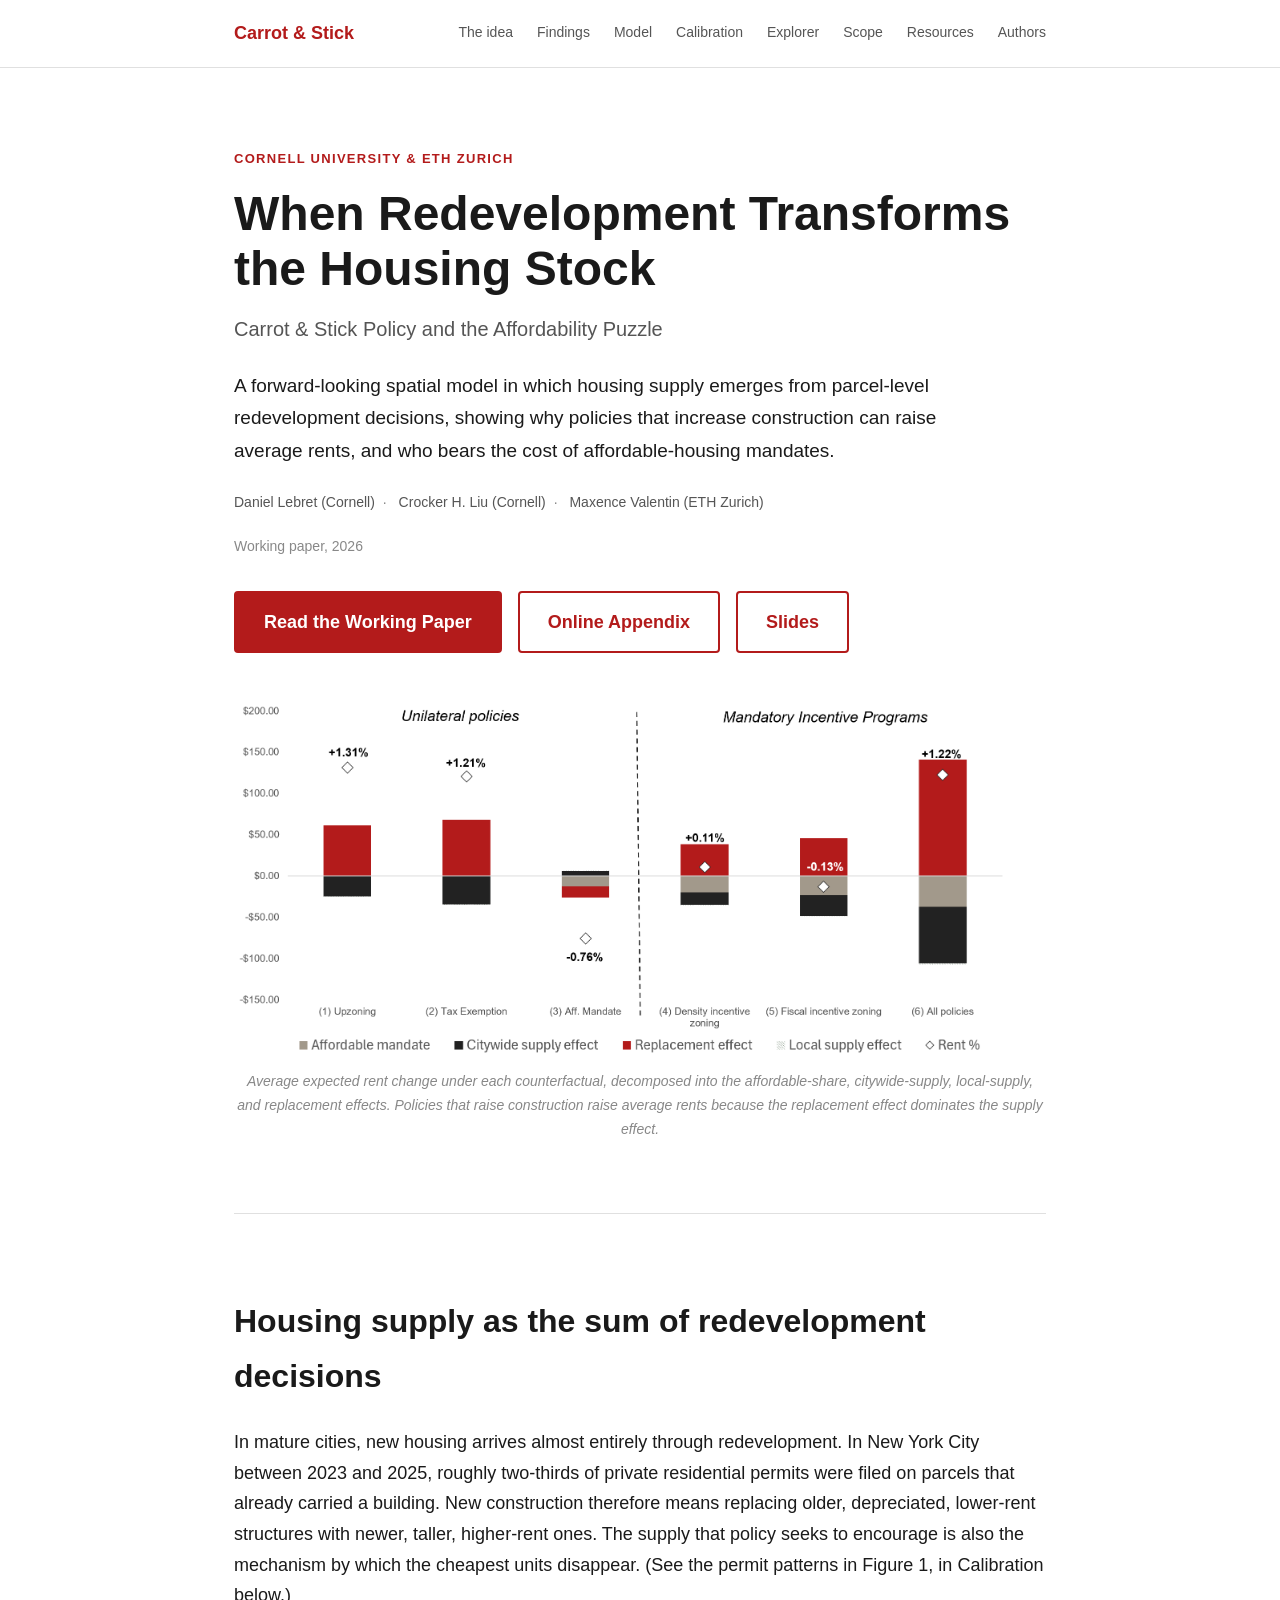
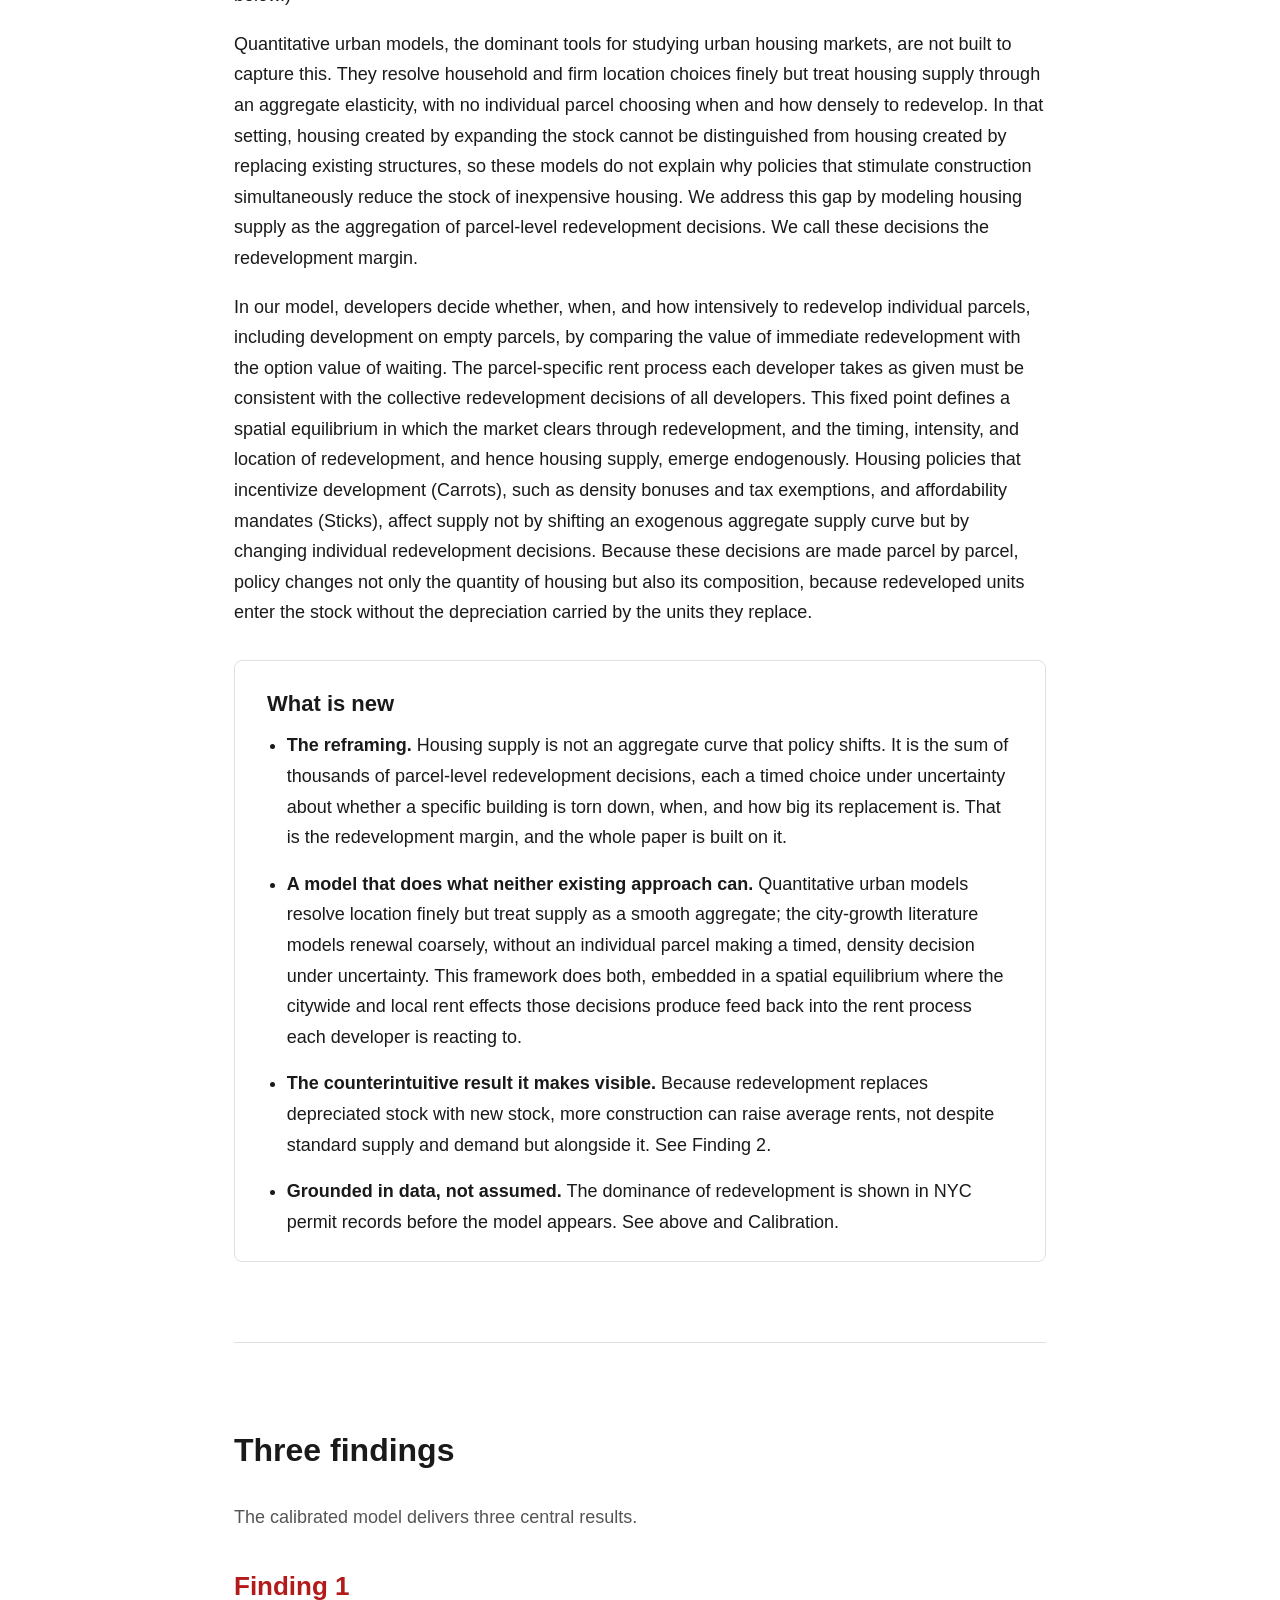
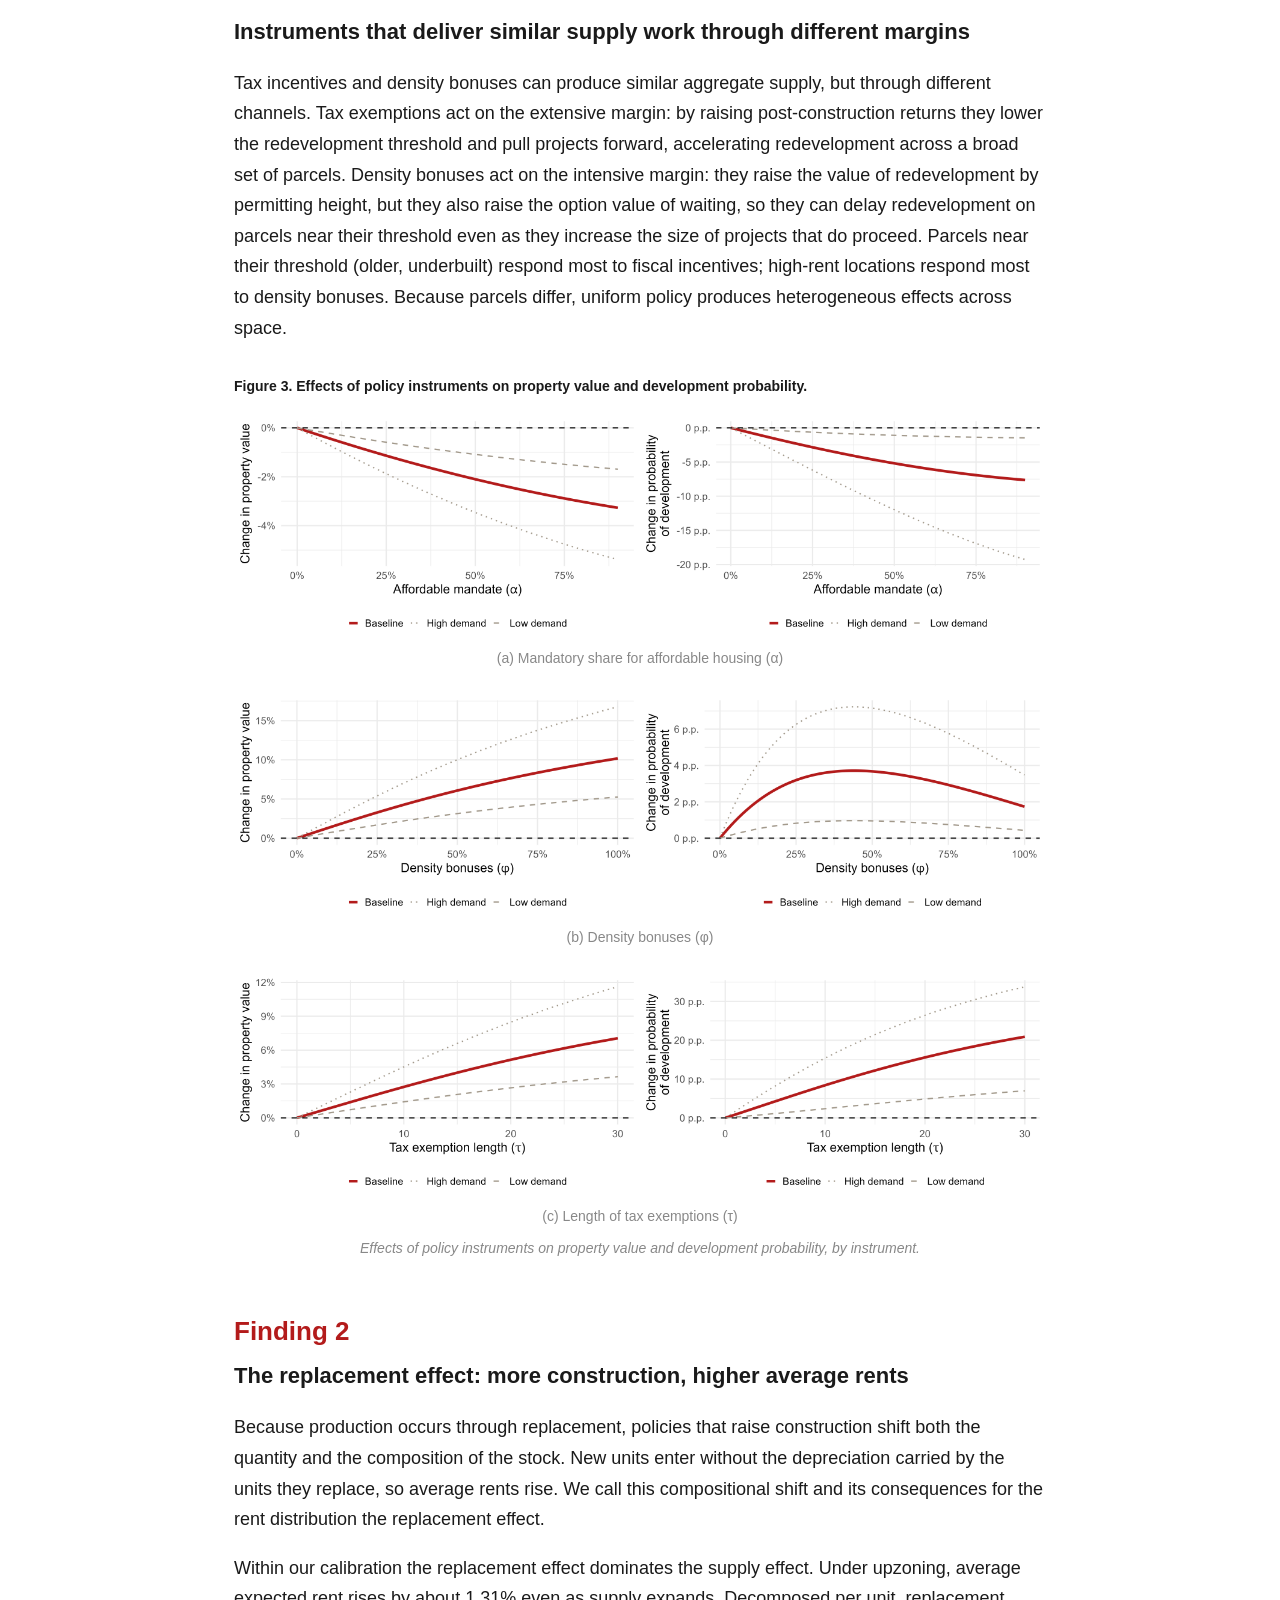
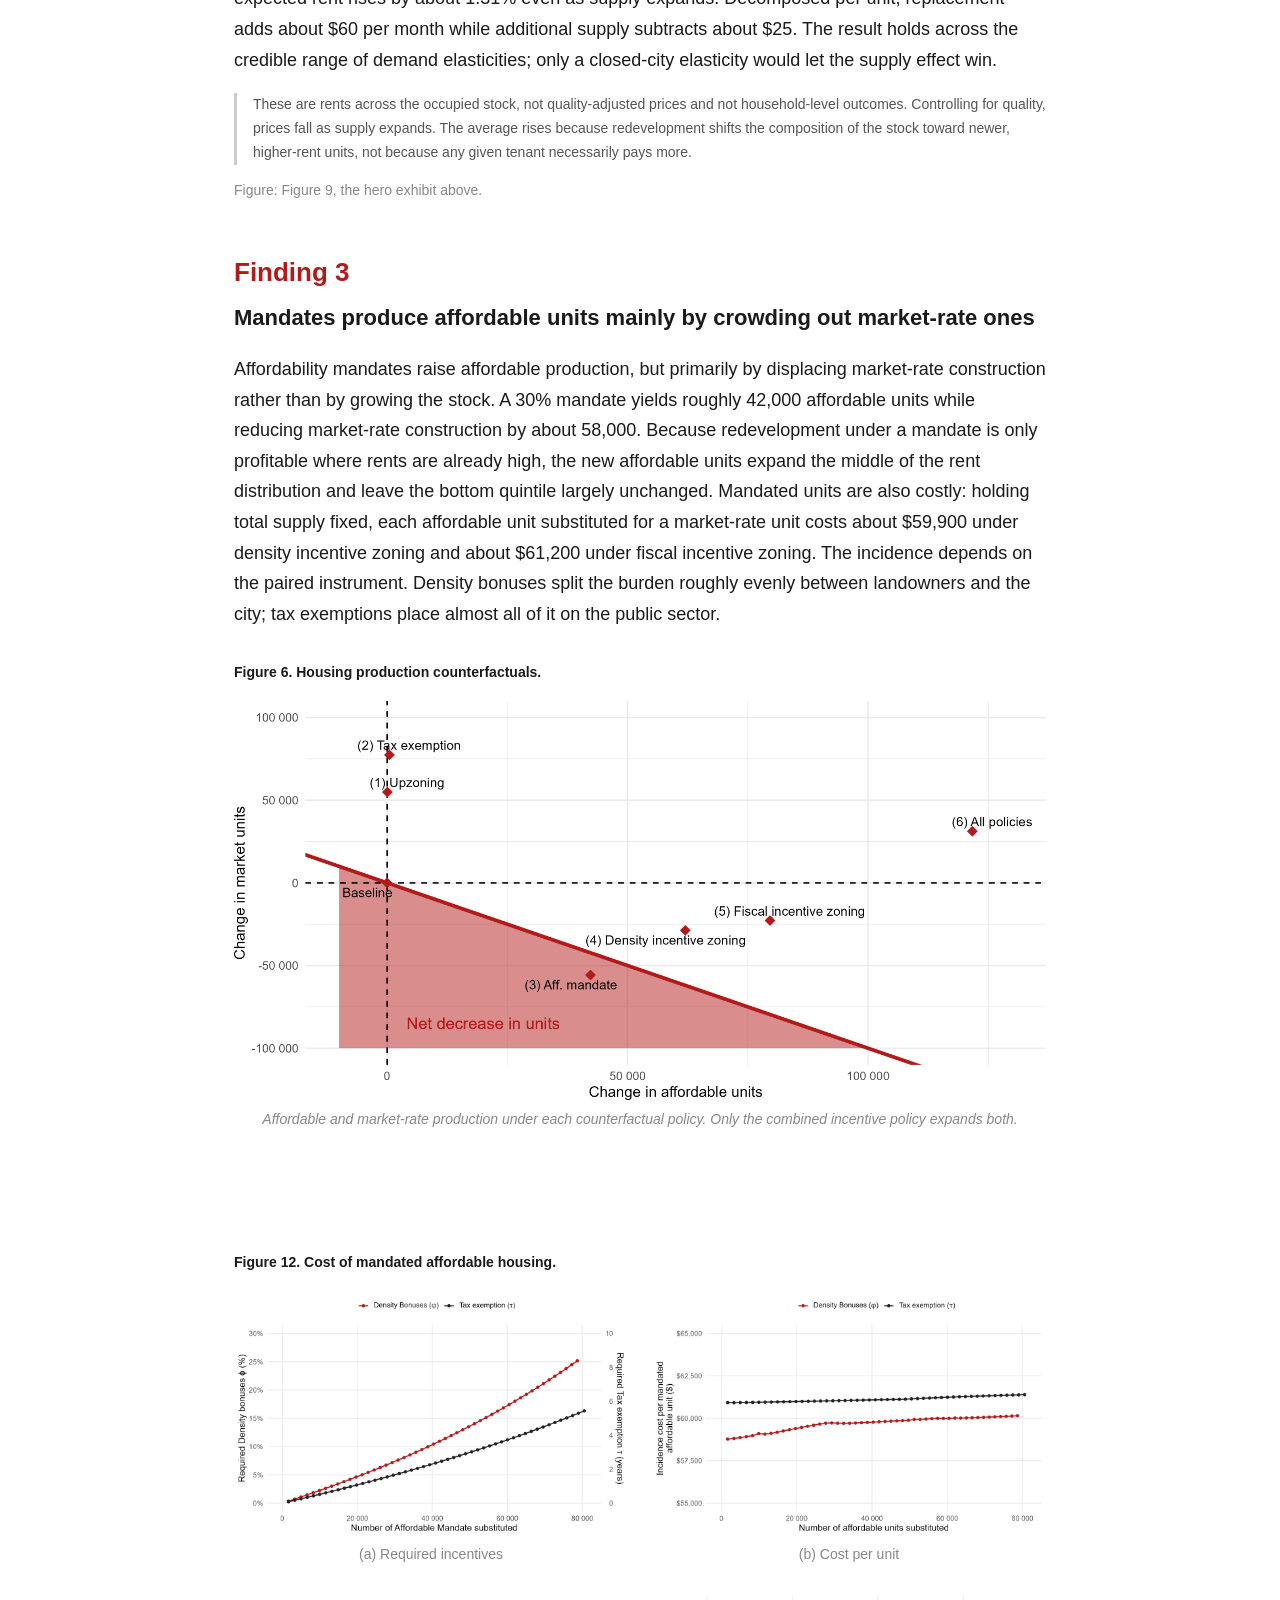
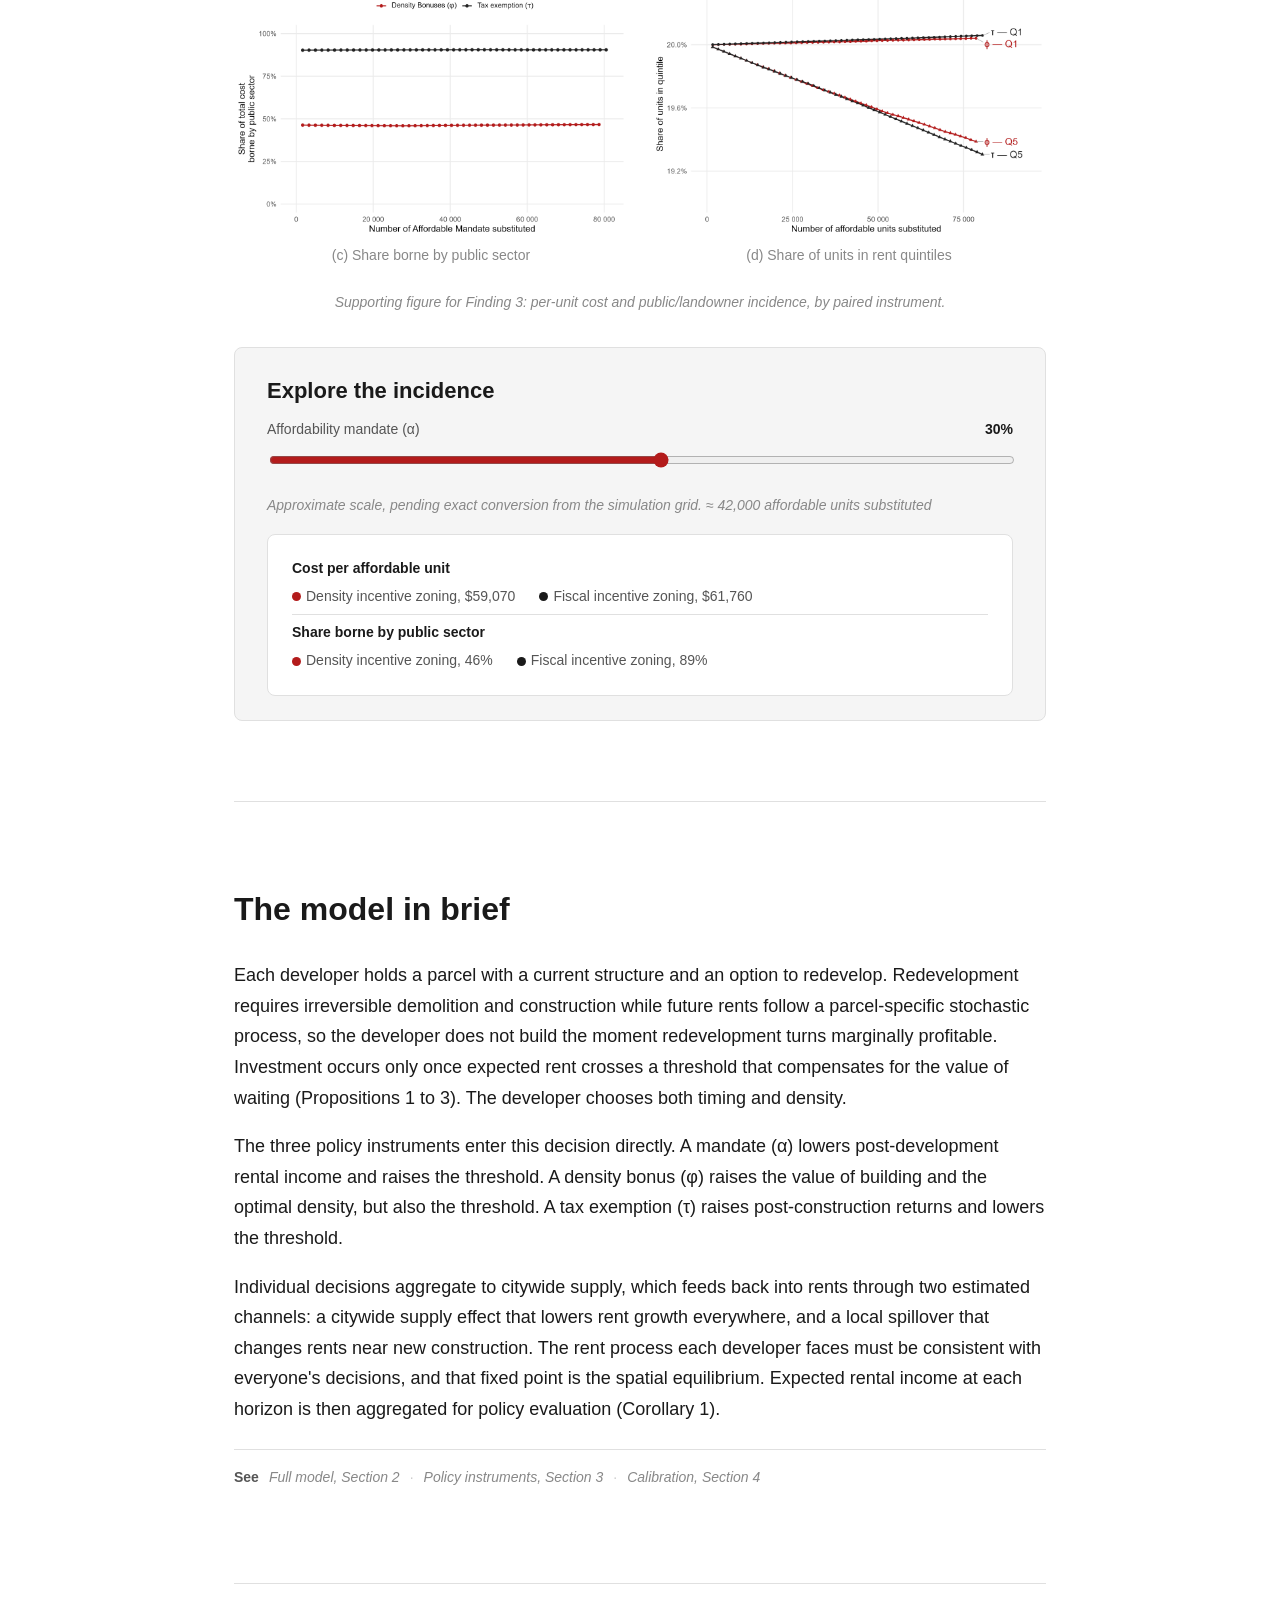
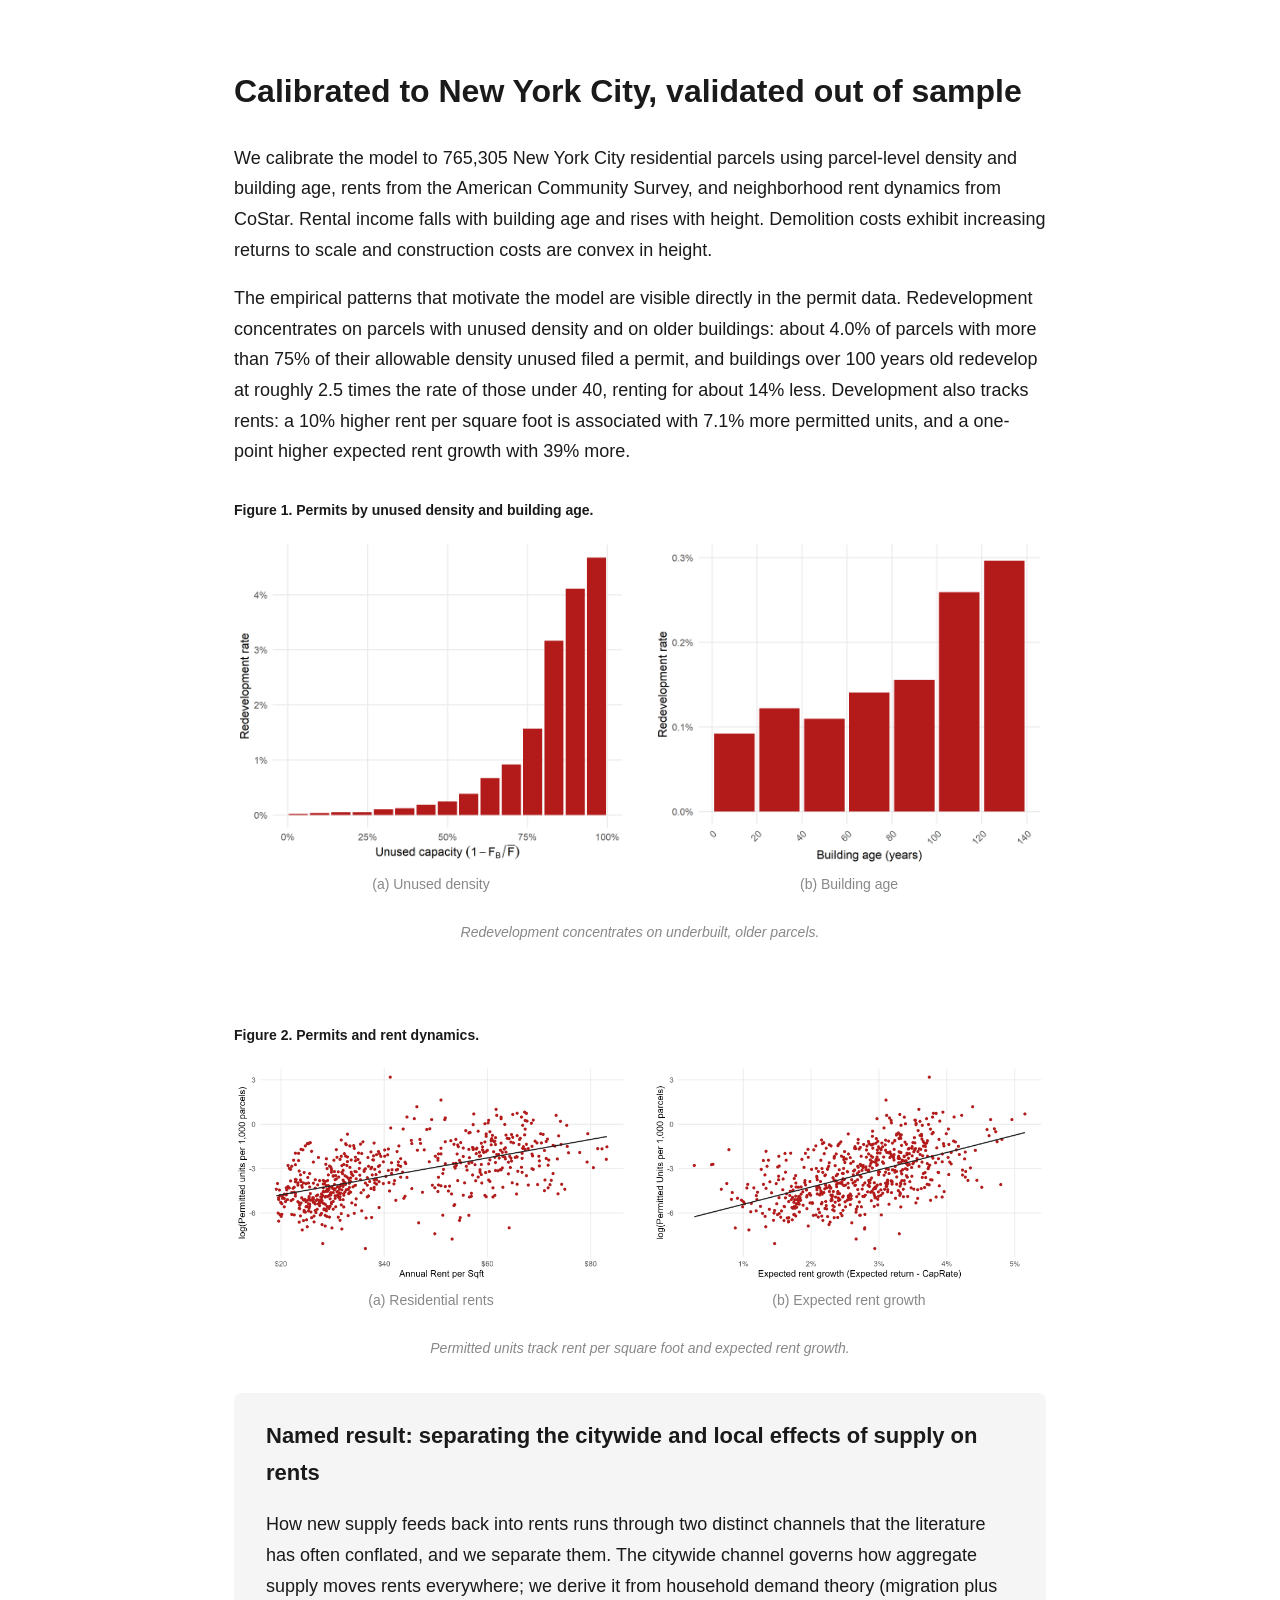
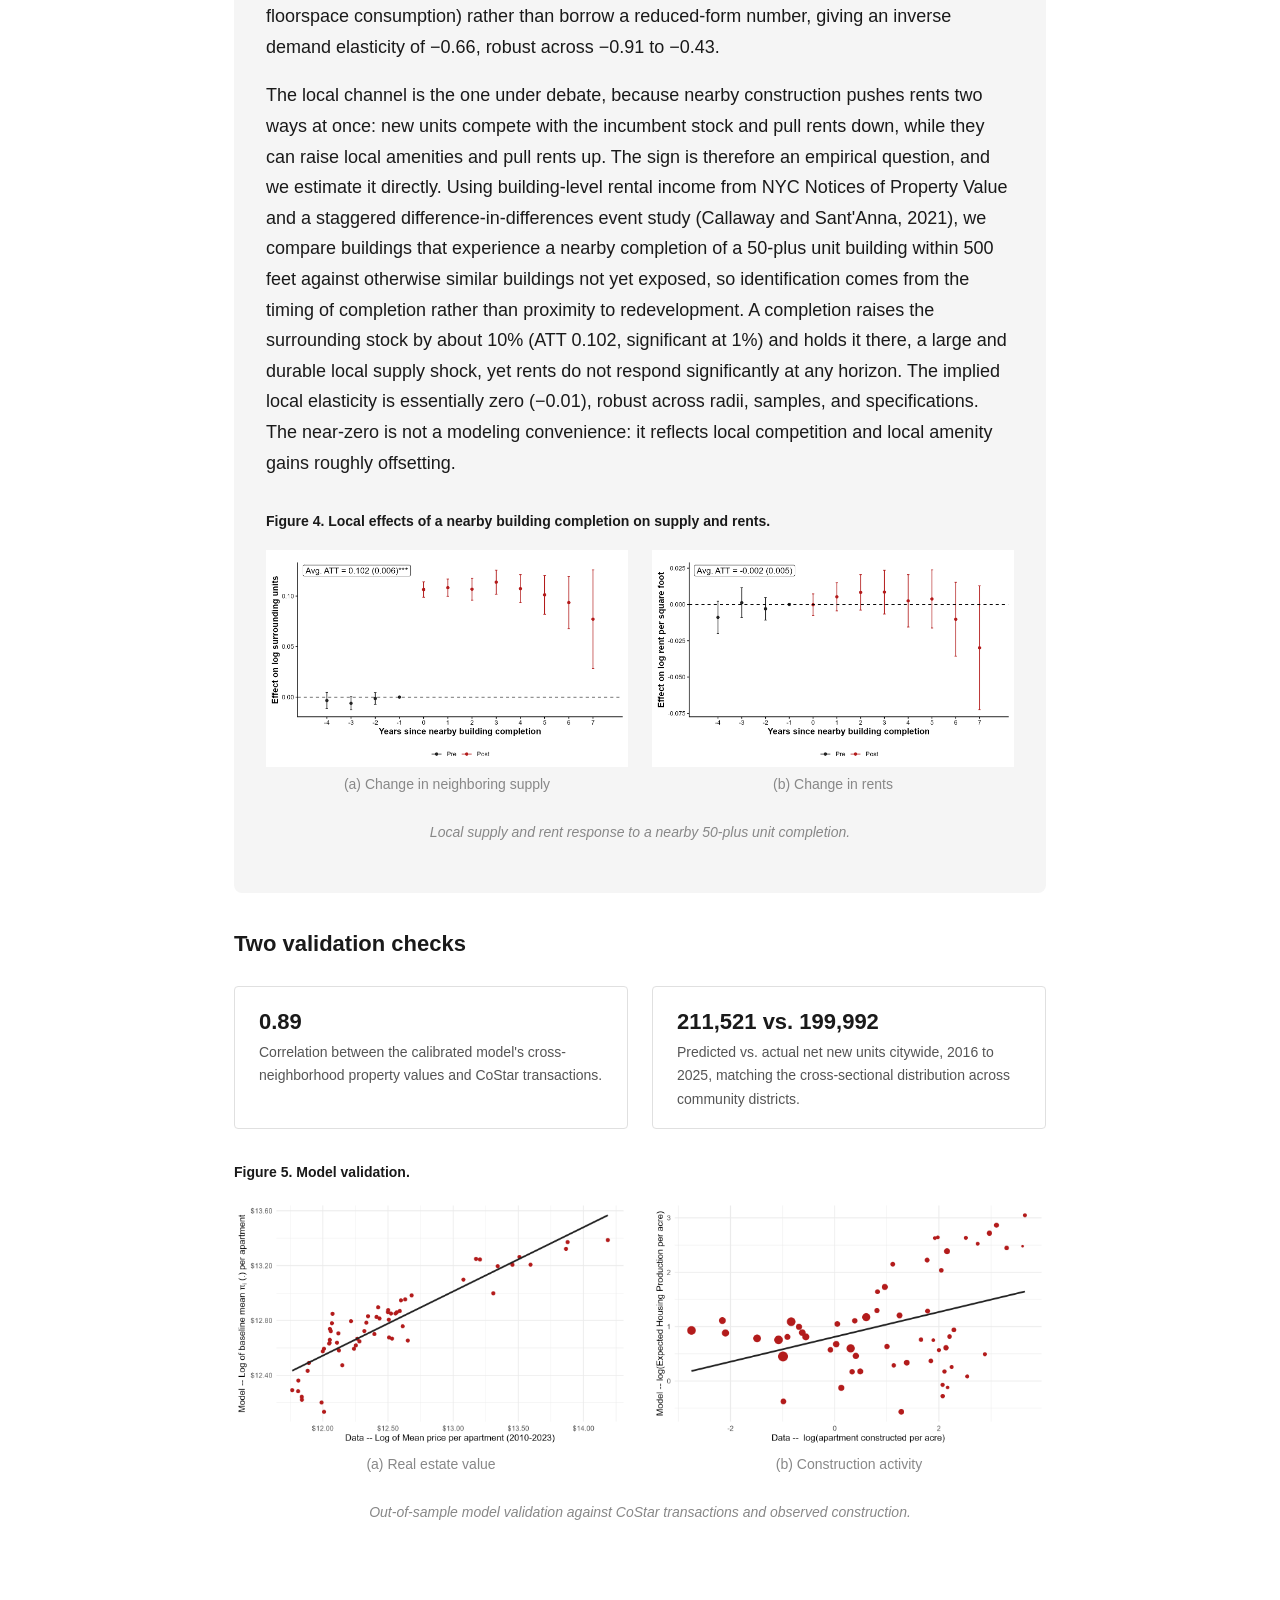
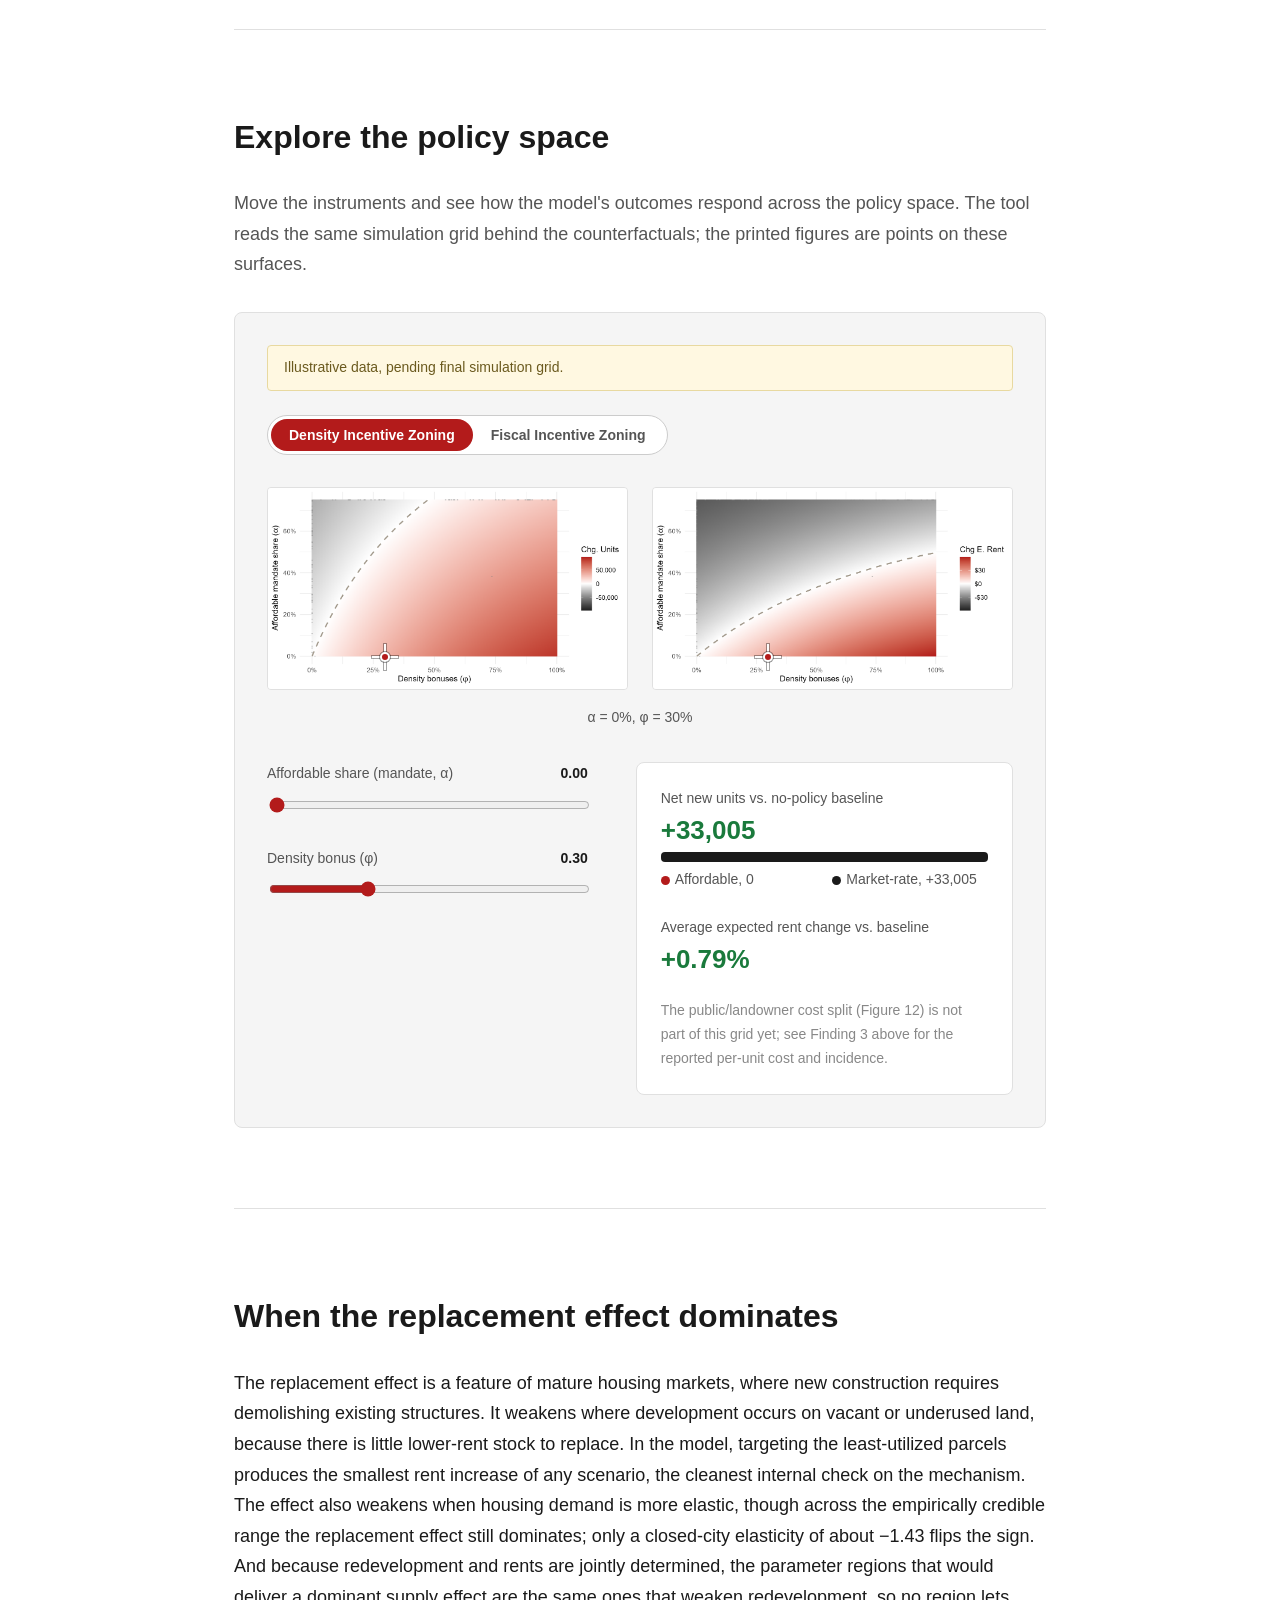
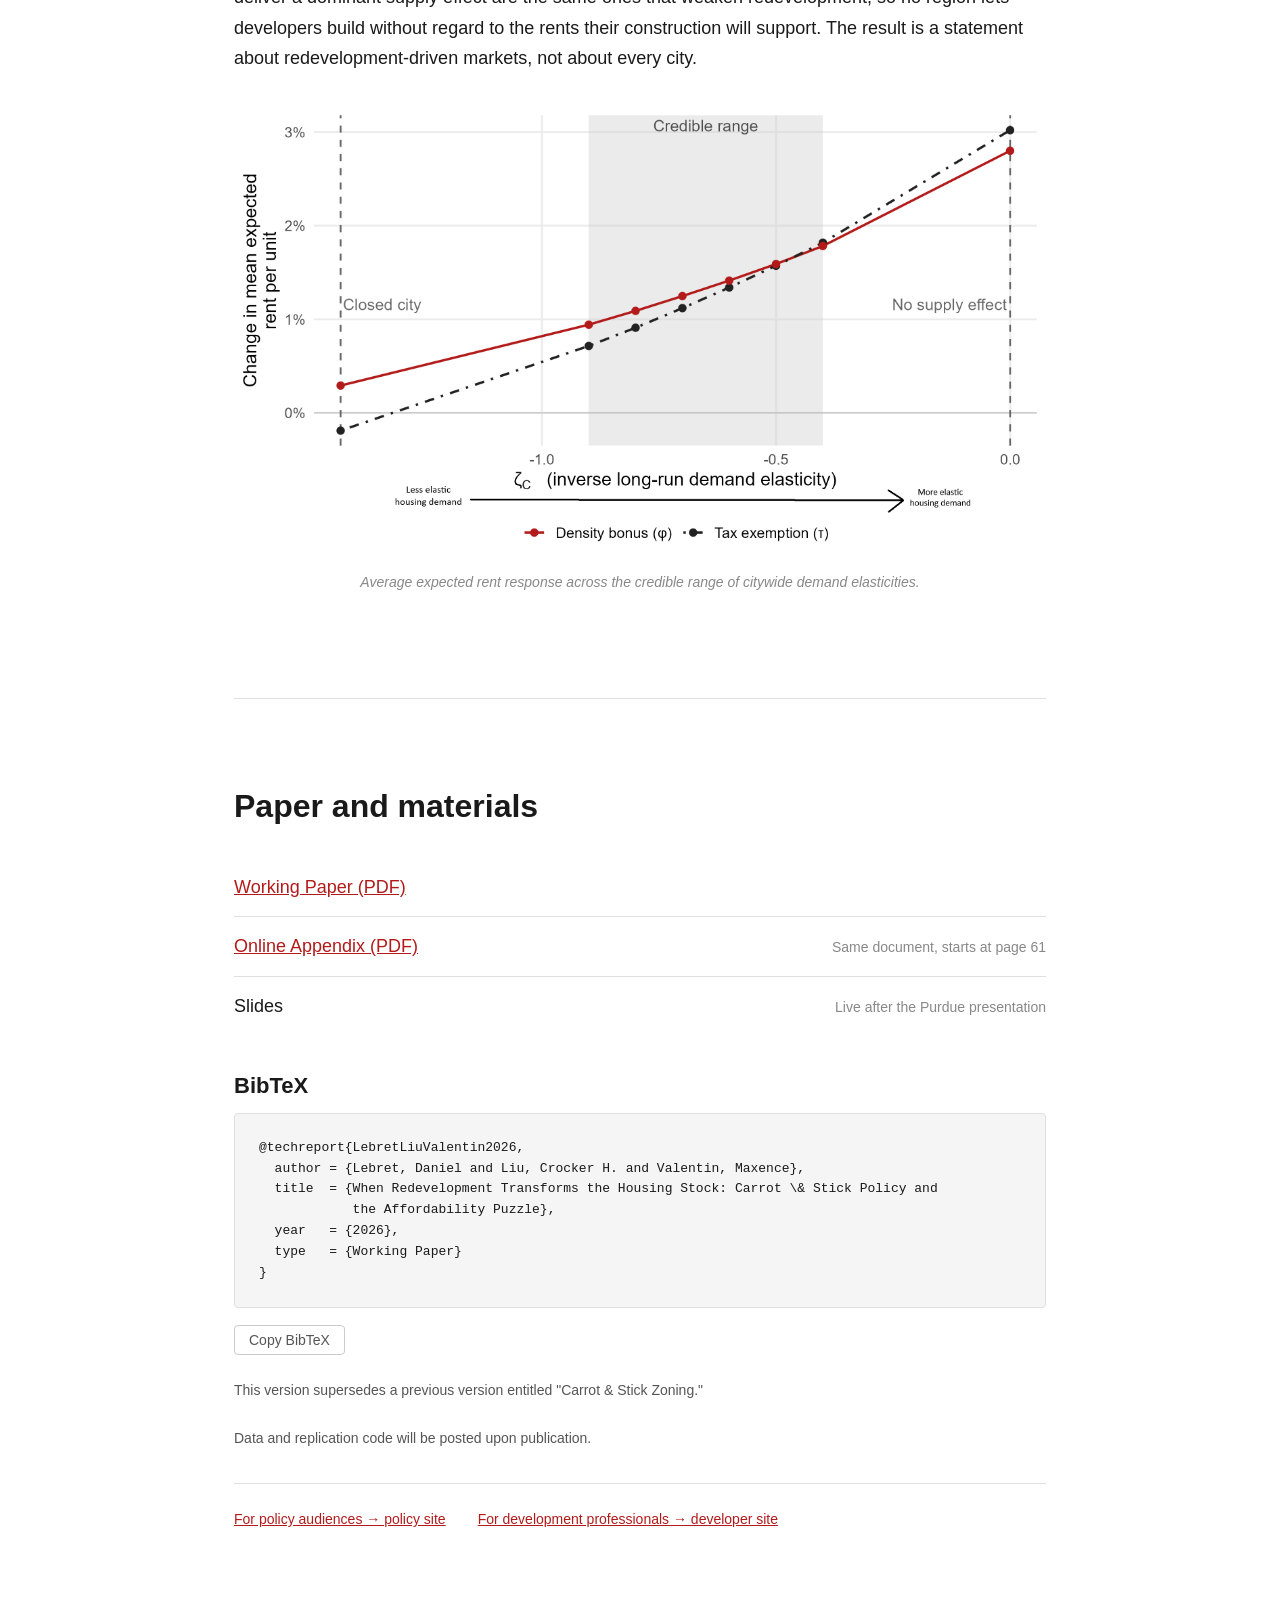
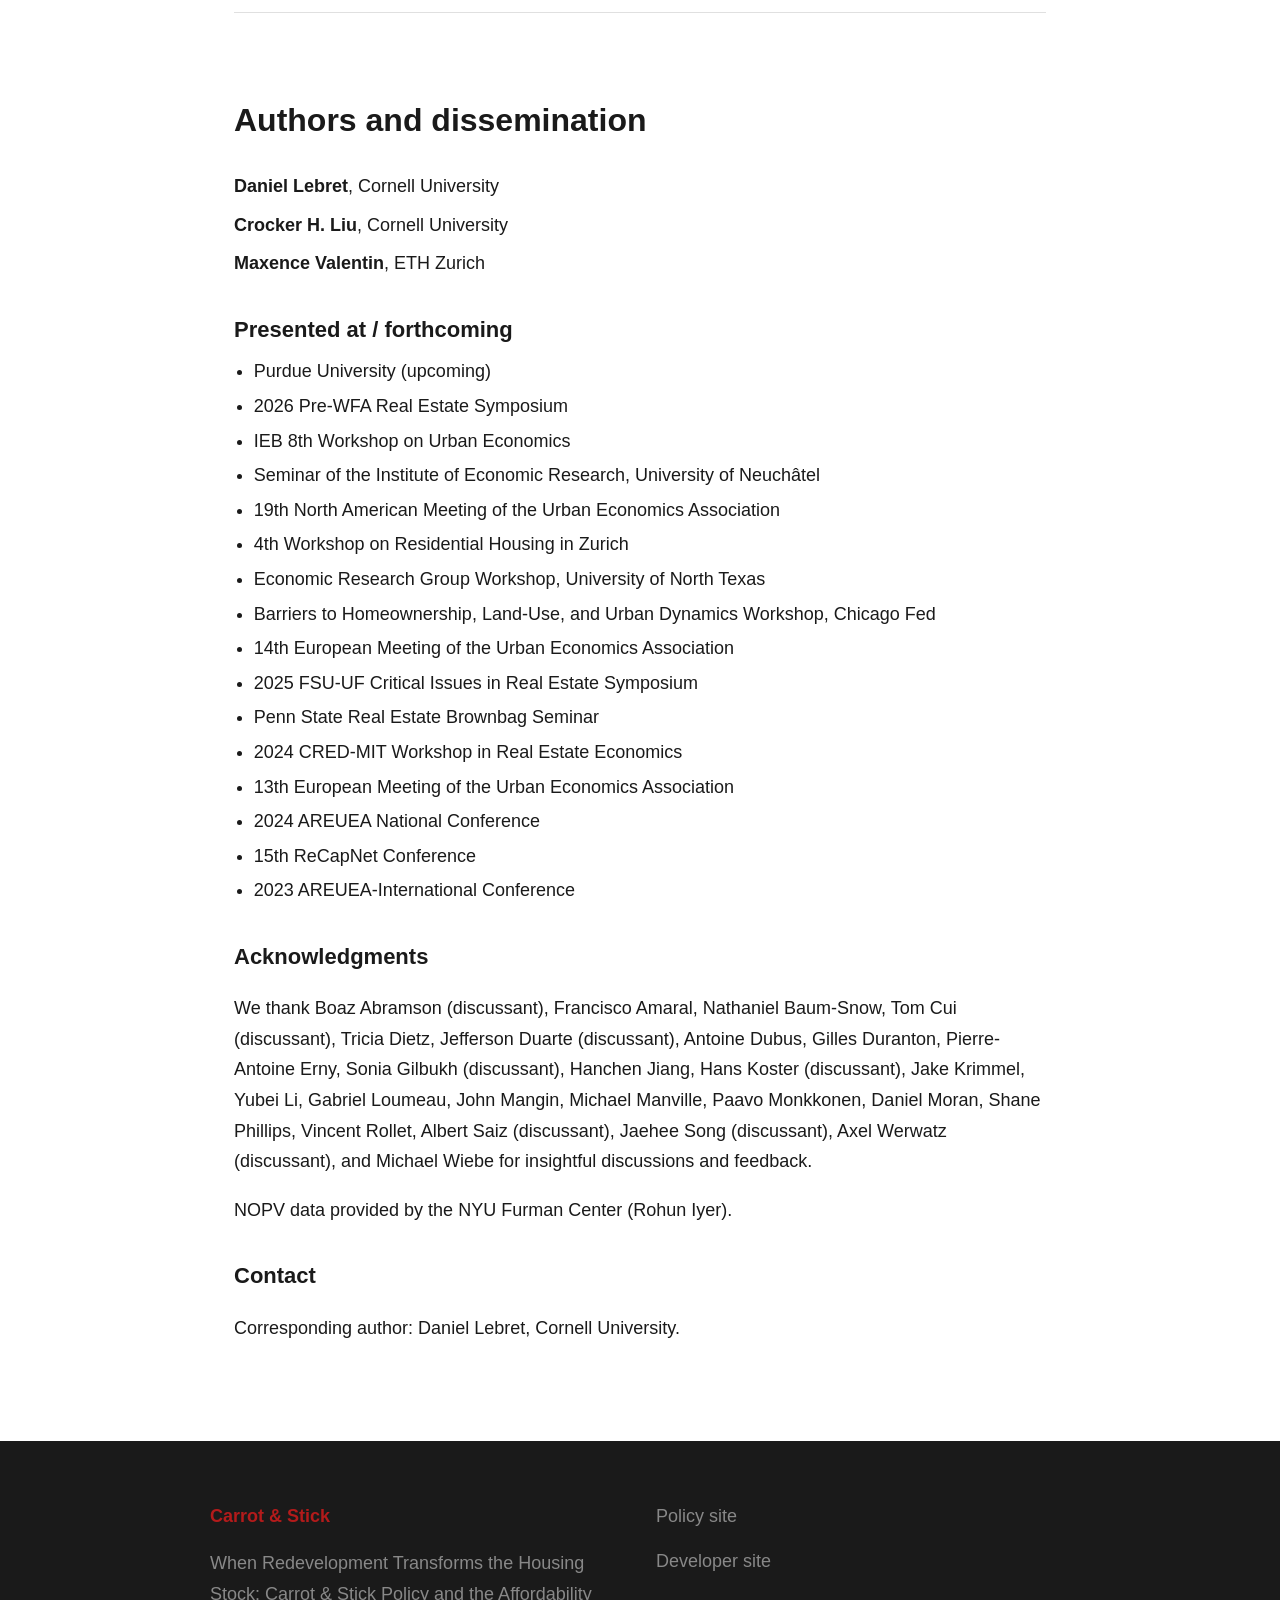
==== academic/index.html @ cc42f3e0 "Open Working Paper and Online Appendix links in a new tab Adds target="_blank" rel="noopener" to all" ====
<!DOCTYPE html>
<html lang="en">
<head>
<meta charset="UTF-8" />
<meta name="viewport" content="width=device-width, initial-scale=1.0" />
<title>When Redevelopment Transforms the Housing Stock</title>
<meta name="description" content="Carrot & Stick Policy and the Affordability Puzzle: a forward-looking spatial model of parcel-level redevelopment, and why policies that increase construction can raise average rents." />
<link rel="stylesheet" href="styles.css" />
<script>
  // Defined in <head>, ahead of any <img> in the body, so it exists before a
  // same-origin 404 on a not-yet-exported figure can fire onerror. The
  // wrapping div is a plain .figure-media box by default (no border, no
  // background) so a loaded image renders edge to edge. On failure, this
  // adds .figure-placeholder to that wrapper (base.css: dashed border, gray
  // fill, min-height) and swaps the image for a centered text label, so a
  // missing figure looks the same as one that was never wired up. Once the
  // real PNG lands in resources/figures/, it loads normally and this never
  // runs for that figure.
  function handleFigureImgError(img) {
    var wrapper = img.parentElement;
    if (wrapper) wrapper.classList.add("figure-placeholder");
    var span = document.createElement("span");
    span.textContent = img.alt;
    img.replaceWith(span);
  }
</script>
</head>
<body>

<header class="site-header">
  <div class="nav-container">
    <a class="brand" href="#top">Carrot &amp; Stick</a>
    <button class="nav-toggle" aria-label="Toggle navigation" aria-expanded="false">
      <span></span><span></span><span></span>
    </button>
    <nav class="nav-links">
      <a href="#idea">The idea</a>
      <a href="#findings">Findings</a>
      <a href="#model">Model</a>
      <a href="#calibration">Calibration</a>
      <a href="#explorer">Explorer</a>
      <a href="#scope">Scope</a>
      <a href="#resources">Resources</a>
      <a href="#authors">Authors</a>
    </nav>
  </div>
</header>

<main id="top">

  <!-- ============================== HERO ============================== -->
  <section class="hero">
    <p class="eyebrow">Cornell University &amp; ETH Zurich</p>
    <h1>When Redevelopment Transforms the Housing Stock</h1>
    <p class="subtitle">Carrot &amp; Stick Policy and the Affordability Puzzle</p>
    <p class="contribution">
      A forward-looking spatial model in which housing supply emerges from
      parcel-level redevelopment decisions, showing why policies that increase
      construction can raise average rents, and who bears the cost of
      affordable-housing mandates.
    </p>
    <p class="byline">
      Daniel Lebret (Cornell)<span class="sep">&middot;</span>
      Crocker H. Liu (Cornell)<span class="sep">&middot;</span>
      Maxence Valentin (ETH Zurich)
    </p>
    <p class="date-line">Working paper, 2026</p>
    <div class="hero-actions">
      <a class="button button-primary" href="../resources/papers/Carrot_and_Stick_Policy.pdf" target="_blank" rel="noopener">Read the Working Paper</a>
      <a class="button button-secondary" href="../resources/papers/Carrot_and_Stick_Policy.pdf#page=61" target="_blank" rel="noopener">Online Appendix</a>
      <!-- Slides URL pending, live after the Purdue presentation -->
      <a class="button button-secondary" href="#resources">Slides</a>
    </div>

    <div class="figure-block">
      <div class="figure-media">
        <img src="../resources/figures/figure-09-rent-decomposition.png" alt="Figure 9. Counterfactual results, expected rents (four-component decomposition). Pending final export." onerror="handleFigureImgError(this)" />
      </div>
      <p class="figure-caption">
        Average expected rent change under each counterfactual, decomposed into
        the affordable-share, citywide-supply, local-supply, and replacement
        effects. Policies that raise construction raise average rents because
        the replacement effect dominates the supply effect.
      </p>
    </div>
  </section>

  <!-- ============================== THE IDEA ============================== -->
  <section id="idea">
    <h2>Housing supply as the sum of redevelopment decisions</h2>

    <p>
      In mature cities, new housing arrives almost entirely through
      redevelopment. In New York City between 2023 and 2025, roughly
      two-thirds of private residential permits were filed on parcels that
      already carried a building. New construction therefore means replacing
      older, depreciated, lower-rent structures with newer, taller,
      higher-rent ones. The supply that policy seeks to encourage is also the
      mechanism by which the cheapest units disappear. (See the permit
      patterns in Figure 1, in Calibration below.)
    </p>

    <p>
      Quantitative urban models, the dominant tools for studying urban housing
      markets, are not built to capture this. They resolve household and firm
      location choices finely but treat housing supply through an aggregate
      elasticity, with no individual parcel choosing when and how densely to
      redevelop. In that setting, housing created by expanding the stock
      cannot be distinguished from housing created by replacing existing
      structures, so these models do not explain why policies that stimulate
      construction simultaneously reduce the stock of inexpensive housing. We
      address this gap by modeling housing supply as the aggregation of
      parcel-level redevelopment decisions. We call these decisions the
      redevelopment margin.
    </p>

    <p>
      In our model, developers decide whether, when, and how intensively to
      redevelop individual parcels, including development on empty parcels,
      by comparing the value of immediate redevelopment with the option value
      of waiting. The parcel-specific rent process each developer takes as
      given must be consistent with the collective redevelopment decisions of
      all developers. This fixed point defines a spatial equilibrium in which
      the market clears through redevelopment, and the timing, intensity, and
      location of redevelopment, and hence housing supply, emerge
      endogenously. Housing policies that incentivize development (Carrots),
      such as density bonuses and tax exemptions, and affordability mandates
      (Sticks), affect supply not by shifting an exogenous aggregate supply
      curve but by changing individual redevelopment decisions. Because these
      decisions are made parcel by parcel, policy changes not only the
      quantity of housing but also its composition, because redeveloped units
      enter the stock without the depreciation carried by the units they
      replace.
    </p>

    <div class="callout">
      <h3>What is new</h3>
      <ul>
        <li>
          <strong>The reframing.</strong> Housing supply is not an aggregate
          curve that policy shifts. It is the sum of thousands of
          parcel-level redevelopment decisions, each a timed choice under
          uncertainty about whether a specific building is torn down, when,
          and how big its replacement is. That is the redevelopment margin,
          and the whole paper is built on it.
        </li>
        <li>
          <strong>A model that does what neither existing approach can.</strong>
          Quantitative urban models resolve location finely but treat supply
          as a smooth aggregate; the city-growth literature models renewal
          coarsely, without an individual parcel making a timed, density
          decision under uncertainty. This framework does both, embedded in a
          spatial equilibrium where the citywide and local rent effects those
          decisions produce feed back into the rent process each developer is
          reacting to.
        </li>
        <li>
          <strong>The counterintuitive result it makes visible.</strong>
          Because redevelopment replaces depreciated stock with new stock,
          more construction can raise average rents, not despite standard
          supply and demand but alongside it. See Finding 2.
        </li>
        <li>
          <strong>Grounded in data, not assumed.</strong> The dominance of
          redevelopment is shown in NYC permit records before the model
          appears. See above and Calibration.
        </li>
      </ul>
    </div>
  </section>

  <!-- ============================== THREE FINDINGS ============================== -->
  <section id="findings">
    <h2>Three findings</h2>
    <p class="section-intro">The calibrated model delivers three central results.</p>

    <div class="finding">
      <p class="finding-number">Finding 1</p>
      <h3>Instruments that deliver similar supply work through different margins</h3>
      <p>
        Tax incentives and density bonuses can produce similar aggregate
        supply, but through different channels. Tax exemptions act on the
        extensive margin: by raising post-construction returns they lower the
        redevelopment threshold and pull projects forward, accelerating
        redevelopment across a broad set of parcels. Density bonuses act on
        the intensive margin: they raise the value of redevelopment by
        permitting height, but they also raise the option value of waiting,
        so they can delay redevelopment on parcels near their threshold even
        as they increase the size of projects that do proceed. Parcels near
        their threshold (older, underbuilt) respond most to fiscal
        incentives; high-rent locations respond most to density bonuses.
        Because parcels differ, uniform policy produces heterogeneous effects
        across space.
      </p>
      <div class="figure-block">
        <p class="figure-group-title">Figure 3. Effects of policy instruments on property value and development probability.</p>
        <div class="figure-stack">
          <figure class="figure-sub">
            <div class="figure-media">
              <img src="../resources/figures/figure-03a-policy-instrument-alpha.png" alt="Figure 3a. Mandatory share for affordable housing, alpha. Pending final export." onerror="handleFigureImgError(this)" />
            </div>
            <figcaption>(a) Mandatory share for affordable housing (&alpha;)</figcaption>
          </figure>
          <figure class="figure-sub">
            <div class="figure-media">
              <img src="../resources/figures/figure-03b-policy-instrument-phi.png" alt="Figure 3b. Density bonuses, phi. Pending final export." onerror="handleFigureImgError(this)" />
            </div>
            <figcaption>(b) Density bonuses (&phi;)</figcaption>
          </figure>
          <figure class="figure-sub">
            <div class="figure-media">
              <img src="../resources/figures/figure-03c-policy-instrument-tau.png" alt="Figure 3c. Length of tax exemptions, tau. Pending final export." onerror="handleFigureImgError(this)" />
            </div>
            <figcaption>(c) Length of tax exemptions (&tau;)</figcaption>
          </figure>
        </div>
        <p class="figure-caption">Effects of policy instruments on property value and development probability, by instrument.</p>
      </div>
    </div>

    <div class="finding">
      <p class="finding-number">Finding 2</p>
      <h3>The replacement effect: more construction, higher average rents</h3>
      <p>
        Because production occurs through replacement, policies that raise
        construction shift both the quantity and the composition of the
        stock. New units enter without the depreciation carried by the units
        they replace, so average rents rise. We call this compositional shift
        and its consequences for the rent distribution the replacement
        effect.
      </p>
      <p>
        Within our calibration the replacement effect dominates the supply
        effect. Under upzoning, average expected rent rises by about 1.31%
        even as supply expands. Decomposed per unit, replacement adds about
        $60 per month while additional supply subtracts about $25. The result
        holds across the credible range of demand elasticities; only a
        closed-city elasticity would let the supply effect win.
      </p>
      <p class="scope-note">
        These are rents across the occupied stock, not quality-adjusted
        prices and not household-level outcomes. Controlling for quality,
        prices fall as supply expands. The average rises because
        redevelopment shifts the composition of the stock toward newer,
        higher-rent units, not because any given tenant necessarily pays
        more.
      </p>
      <p class="finding-figure-refs">Figure: Figure 9, the hero exhibit above.</p>
    </div>

    <div class="finding">
      <p class="finding-number">Finding 3</p>
      <h3>Mandates produce affordable units mainly by crowding out market-rate ones</h3>
      <p>
        Affordability mandates raise affordable production, but primarily by
        displacing market-rate construction rather than by growing the stock.
        A 30% mandate yields roughly 42,000 affordable units while reducing
        market-rate construction by about 58,000. Because redevelopment under
        a mandate is only profitable where rents are already high, the new
        affordable units expand the middle of the rent distribution and leave
        the bottom quintile largely unchanged. Mandated units are also
        costly: holding total supply fixed, each affordable unit substituted
        for a market-rate unit costs about $59,900 under density incentive
        zoning and about $61,200 under fiscal incentive zoning. The incidence
        depends on the paired instrument. Density bonuses split the burden
        roughly evenly between landowners and the city; tax exemptions place
        almost all of it on the public sector.
      </p>
      <div class="figure-block">
        <p class="figure-group-title">Figure 6. Housing production counterfactuals.</p>
        <div class="figure-media">
          <img src="../resources/figures/figure-06-production-counterfactuals.png" alt="Figure 6. Housing production counterfactuals: affordable vs. market-rate scatter. Pending final export." onerror="handleFigureImgError(this)" />
        </div>
        <p class="figure-caption">Affordable and market-rate production under each counterfactual policy. Only the combined incentive policy expands both.</p>
      </div>
      <div class="figure-block" id="figure-12">
        <p class="figure-group-title">Figure 12. Cost of mandated affordable housing.</p>
        <div class="figure-grid">
          <figure class="figure-sub">
            <div class="figure-media">
              <img src="../resources/figures/figure-12a-required-incentives.png" alt="Figure 12a. Required incentives. Pending final export." onerror="handleFigureImgError(this)" />
            </div>
            <figcaption>(a) Required incentives</figcaption>
          </figure>
          <figure class="figure-sub">
            <div class="figure-media">
              <img src="../resources/figures/figure-12b-cost-per-unit.png" alt="Figure 12b. Cost per unit. Pending final export." onerror="handleFigureImgError(this)" />
            </div>
            <figcaption>(b) Cost per unit</figcaption>
          </figure>
          <figure class="figure-sub">
            <div class="figure-media">
              <img src="../resources/figures/figure-12c-public-share.png" alt="Figure 12c. Share borne by public sector. Pending final export." onerror="handleFigureImgError(this)" />
            </div>
            <figcaption>(c) Share borne by public sector</figcaption>
          </figure>
          <figure class="figure-sub">
            <div class="figure-media">
              <img src="../resources/figures/figure-12d-rent-quintiles.png" alt="Figure 12d. Share of units in rent quintiles. Pending final export." onerror="handleFigureImgError(this)" />
            </div>
            <figcaption>(d) Share of units in rent quintiles</figcaption>
          </figure>
        </div>
        <p class="figure-caption">
          Supporting figure for Finding 3: per-unit cost and public/landowner
          incidence, by paired instrument.
        </p>
      </div>

      <div class="incidence-widget">
        <h3>Explore the incidence</h3>
        <div class="incidence-slider-row">
          <label for="incidence-alpha">Affordability mandate (α)
            <output id="incidence-alpha-out">30%</output>
          </label>
          <input type="range" id="incidence-alpha" min="0" max="57" step="1" value="30" />
        </div>
        <p class="incidence-caveat">
          Approximate scale, pending exact conversion from the simulation grid.
          <span data-out="units-note">≈ 42,000 affordable units substituted</span>
        </p>

        <!-- Reuses the main explorer's dot-legend pattern (resources/explorer/
             explorer.css: .explorer-legend, .dot.affordable = red, .dot.market
             = black) rather than introducing new styling. Here the colors map
             to density/fiscal (matching the red/black convention already used
             in the Figure 12 legend above), not affordable/market-rate units. -->
        <div class="incidence-card">
          <div class="incidence-row">
            <div class="incidence-row-label">Cost per affordable unit</div>
            <div class="explorer-legend">
              <span><span class="dot affordable"></span>Density incentive zoning, <span data-out="cost-density">$59,070</span></span>
              <span><span class="dot market"></span>Fiscal incentive zoning, <span data-out="cost-fiscal">$61,760</span></span>
            </div>
          </div>
          <div class="incidence-row">
            <div class="incidence-row-label">Share borne by public sector</div>
            <div class="explorer-legend">
              <span><span class="dot affordable"></span>Density incentive zoning, <span data-out="share-density">46%</span></span>
              <span><span class="dot market"></span>Fiscal incentive zoning, <span data-out="share-fiscal">89%</span></span>
            </div>
          </div>
        </div>
      </div>
    </div>
  </section>

  <!-- ============================== MODEL IN BRIEF ============================== -->
  <section id="model">
    <h2>The model in brief</h2>

    <p>
      Each developer holds a parcel with a current structure and an option to
      redevelop. Redevelopment requires irreversible demolition and
      construction while future rents follow a parcel-specific stochastic
      process, so the developer does not build the moment redevelopment turns
      marginally profitable. Investment occurs only once expected rent
      crosses a threshold that compensates for the value of waiting
      (Propositions 1 to 3). The developer chooses both timing and density.
    </p>

    <p>
      The three policy instruments enter this decision directly. A mandate
      (&alpha;) lowers post-development rental income and raises the
      threshold. A density bonus (&phi;) raises the value of building and the
      optimal density, but also the threshold. A tax exemption (&tau;) raises
      post-construction returns and lowers the threshold.
    </p>

    <p>
      Individual decisions aggregate to citywide supply, which feeds back
      into rents through two estimated channels: a citywide supply effect
      that lowers rent growth everywhere, and a local spillover that changes
      rents near new construction. The rent process each developer faces must
      be consistent with everyone's decisions, and that fixed point is the
      spatial equilibrium. Expected rental income at each horizon is then
      aggregated for policy evaluation (Corollary 1).
    </p>

    <p class="section-refs">
      <span class="section-refs-label">See</span>
      <span>Full model, Section 2</span><span class="sep">&middot;</span>
      <span>Policy instruments, Section 3</span><span class="sep">&middot;</span>
      <span>Calibration, Section 4</span>
    </p>
  </section>

  <!-- ============================== CALIBRATION AND VALIDATION ============================== -->
  <section id="calibration">
    <h2>Calibrated to New York City, validated out of sample</h2>

    <p>
      We calibrate the model to 765,305 New York City residential parcels
      using parcel-level density and building age, rents from the American
      Community Survey, and neighborhood rent dynamics from CoStar. Rental
      income falls with building age and rises with height. Demolition costs
      exhibit increasing returns to scale and construction costs are convex
      in height.
    </p>

    <p>
      The empirical patterns that motivate the model are visible directly in
      the permit data. Redevelopment concentrates on parcels with unused
      density and on older buildings: about 4.0% of parcels with more than
      75% of their allowable density unused filed a permit, and buildings
      over 100 years old redevelop at roughly 2.5 times the rate of those
      under 40, renting for about 14% less. Development also tracks rents: a
      10% higher rent per square foot is associated with 7.1% more permitted
      units, and a one-point higher expected rent growth with 39% more.
    </p>

    <div class="figure-block">
      <p class="figure-group-title">Figure 1. Permits by unused density and building age.</p>
      <div class="figure-grid">
        <figure class="figure-sub">
          <div class="figure-media">
            <img src="../resources/figures/figure-01a-permits-unused-density.png" alt="Figure 1a. Unused density. Pending final export." onerror="handleFigureImgError(this)" />
          </div>
          <figcaption>(a) Unused density</figcaption>
        </figure>
        <figure class="figure-sub">
          <div class="figure-media">
            <img src="../resources/figures/figure-01b-permits-building-age.png" alt="Figure 1b. Building age. Pending final export." onerror="handleFigureImgError(this)" />
          </div>
          <figcaption>(b) Building age</figcaption>
        </figure>
      </div>
      <p class="figure-caption">Redevelopment concentrates on underbuilt, older parcels.</p>
    </div>

    <div class="figure-block">
      <p class="figure-group-title">Figure 2. Permits and rent dynamics.</p>
      <div class="figure-grid">
        <figure class="figure-sub">
          <div class="figure-media">
            <img src="../resources/figures/figure-02a-rent-vs-permits.png" alt="Figure 2a. Residential rents. Pending final export." onerror="handleFigureImgError(this)" />
          </div>
          <figcaption>(a) Residential rents</figcaption>
        </figure>
        <figure class="figure-sub">
          <div class="figure-media">
            <img src="../resources/figures/figure-02b-rent-growth-vs-permits.png" alt="Figure 2b. Expected rent growth. Pending final export." onerror="handleFigureImgError(this)" />
          </div>
          <figcaption>(b) Expected rent growth</figcaption>
        </figure>
      </div>
      <p class="figure-caption">Permitted units track rent per square foot and expected rent growth.</p>
    </div>

    <div class="named-result">
      <h3>Named result: separating the citywide and local effects of supply on rents</h3>
      <p>
        How new supply feeds back into rents runs through two distinct
        channels that the literature has often conflated, and we separate
        them. The citywide channel governs how aggregate supply moves rents
        everywhere; we derive it from household demand theory (migration plus
        floorspace consumption) rather than borrow a reduced-form number,
        giving an inverse demand elasticity of &minus;0.66, robust across
        &minus;0.91 to &minus;0.43.
      </p>
      <p>
        The local channel is the one under debate, because nearby
        construction pushes rents two ways at once: new units compete with
        the incumbent stock and pull rents down, while they can raise local
        amenities and pull rents up. The sign is therefore an empirical
        question, and we estimate it directly. Using building-level rental
        income from NYC Notices of Property Value and a staggered
        difference-in-differences event study (Callaway and Sant'Anna, 2021),
        we compare buildings that experience a nearby completion of a
        50-plus unit building within 500 feet against otherwise similar
        buildings not yet exposed, so identification comes from the timing of
        completion rather than proximity to redevelopment. A completion
        raises the surrounding stock by about 10% (ATT 0.102, significant at
        1%) and holds it there, a large and durable local supply shock, yet
        rents do not respond significantly at any horizon. The implied local
        elasticity is essentially zero (&minus;0.01), robust across radii,
        samples, and specifications. The near-zero is not a modeling
        convenience: it reflects local competition and local amenity gains
        roughly offsetting.
      </p>
      <div class="figure-block">
        <p class="figure-group-title">Figure 4. Local effects of a nearby building completion on supply and rents.</p>
        <div class="figure-grid">
          <figure class="figure-sub">
            <div class="figure-media">
              <img src="../resources/figures/figure-04a-local-supply-effect.png" alt="Figure 4a. Change in neighboring supply. Pending final export." onerror="handleFigureImgError(this)" />
            </div>
            <figcaption>(a) Change in neighboring supply</figcaption>
          </figure>
          <figure class="figure-sub">
            <div class="figure-media">
              <img src="../resources/figures/figure-04b-local-rent-effect.png" alt="Figure 4b. Change in rents. Pending final export." onerror="handleFigureImgError(this)" />
            </div>
            <figcaption>(b) Change in rents</figcaption>
          </figure>
        </div>
        <p class="figure-caption">Local supply and rent response to a nearby 50-plus unit completion.</p>
      </div>
    </div>

    <h3>Two validation checks</h3>
    <div class="validation-checks">
      <div class="validation-check">
        <div class="stat">0.89</div>
        <div class="stat-label">Correlation between the calibrated model's cross-neighborhood property values and CoStar transactions.</div>
      </div>
      <div class="validation-check">
        <div class="stat">211,521 vs. 199,992</div>
        <div class="stat-label">Predicted vs. actual net new units citywide, 2016 to 2025, matching the cross-sectional distribution across community districts.</div>
      </div>
    </div>
    <div class="figure-block">
      <p class="figure-group-title">Figure 5. Model validation.</p>
      <div class="figure-grid">
        <figure class="figure-sub">
          <div class="figure-media">
            <img src="../resources/figures/figure-05a-model-fit-value.png" alt="Figure 5a. Real estate value. Pending final export." onerror="handleFigureImgError(this)" />
          </div>
          <figcaption>(a) Real estate value</figcaption>
        </figure>
        <figure class="figure-sub">
          <div class="figure-media">
            <img src="../resources/figures/figure-05b-model-fit-construction.png" alt="Figure 5b. Construction activity. Pending final export." onerror="handleFigureImgError(this)" />
          </div>
          <figcaption>(b) Construction activity</figcaption>
        </figure>
      </div>
      <p class="figure-caption">Out-of-sample model validation against CoStar transactions and observed construction.</p>
    </div>
  </section>

  <!-- ============================== INTERACTIVE POLICY EXPLORER ============================== -->
  <section id="explorer">
    <h2>Explore the policy space</h2>
    <p class="section-intro">
      Move the instruments and see how the model's outcomes respond across
      the policy space. The tool reads the same simulation grid behind the
      counterfactuals; the printed figures are points on these surfaces.
    </p>

    <div id="explorer-root" class="explorer" aria-label="Policy explorer">
      <!-- Populated by resources/explorer/explorer.js via explorer-config.js -->
      <noscript>The interactive explorer requires JavaScript. The same policy points are reported as figures throughout this page.</noscript>
    </div>
  </section>

  <!-- ============================== SCOPE AND BOUNDARY CONDITIONS ============================== -->
  <section id="scope">
    <h2>When the replacement effect dominates</h2>
    <p>
      The replacement effect is a feature of mature housing markets, where
      new construction requires demolishing existing structures. It weakens
      where development occurs on vacant or underused land, because there is
      little lower-rent stock to replace. In the model, targeting the
      least-utilized parcels produces the smallest rent increase of any
      scenario, the cleanest internal check on the mechanism. The effect also
      weakens when housing demand is more elastic, though across the
      empirically credible range the replacement effect still dominates;
      only a closed-city elasticity of about &minus;1.43 flips the sign. And
      because redevelopment and rents are jointly determined, the parameter
      regions that would deliver a dominant supply effect are the same ones
      that weaken redevelopment, so no region lets developers build without
      regard to the rents their construction will support. The result is a
      statement about redevelopment-driven markets, not about every city.
    </p>
    <div class="figure-block">
      <div class="figure-media">
        <img src="../resources/figures/figure-10-demand-elasticity.png" alt="Figure 10. Citywide demand elasticity and average expected rents. Pending final export." onerror="handleFigureImgError(this)" />
      </div>
      <p class="figure-caption">Average expected rent response across the credible range of citywide demand elasticities.</p>
    </div>
  </section>

  <!-- ============================== RESOURCES ============================== -->
  <section id="resources">
    <h2>Paper and materials</h2>

    <ul class="resource-list">
      <li>
        <a href="../resources/papers/Carrot_and_Stick_Policy.pdf" target="_blank" rel="noopener">Working Paper (PDF)</a>
      </li>
      <li>
        <a href="../resources/papers/Carrot_and_Stick_Policy.pdf#page=61" target="_blank" rel="noopener">Online Appendix (PDF)</a>
        <span class="resource-status">Same document, starts at page 61</span>
      </li>
      <li>
        <span>Slides</span>
        <span class="resource-status">Live after the Purdue presentation</span>
      </li>
    </ul>

    <h3>BibTeX</h3>
    <pre class="bibtex-block">@techreport{LebretLiuValentin2026,
  author = {Lebret, Daniel and Liu, Crocker H. and Valentin, Maxence},
  title  = {When Redevelopment Transforms the Housing Stock: Carrot \&amp; Stick Policy and
            the Affordability Puzzle},
  year   = {2026},
  type   = {Working Paper}
}</pre>
    <button type="button" class="copy-button" id="copy-bibtex">Copy BibTeX</button>

    <p class="replication-note">This version supersedes a previous version entitled "Carrot &amp; Stick Zoning."</p>

    <p class="replication-note">Data and replication code will be posted upon publication.</p>

    <div class="cross-links">
      <!-- Temporary: policy/ isn't built in this repo yet, so this points to
           the existing live policy site. Replace with ../policy/index.html
           once that subfolder is built here. -->
      <a href="https://daniellebret.github.io/carrot-and-stick-website">For policy audiences &rarr; policy site</a>
      <!-- Temporary: developer/ isn't built in this repo yet, so this points
           to the existing live developer site. Replace with
           ../developer/index.html once that subfolder is built here. -->
      <a href="https://daniellebret.github.io/carrot-and-stick-developer">For development professionals &rarr; developer site</a>
    </div>
  </section>

  <!-- ============================== AUTHORS AND DISSEMINATION ============================== -->
  <section id="authors">
    <h2>Authors and dissemination</h2>

    <ul class="authors-list">
      <li><strong>Daniel Lebret</strong>, Cornell University</li>
      <li><strong>Crocker H. Liu</strong>, Cornell University</li>
      <li><strong>Maxence Valentin</strong>, ETH Zurich</li>
    </ul>

    <h3>Presented at / forthcoming</h3>
    <ul class="venue-list">
      <li>Purdue University (upcoming)</li>
      <li>2026 Pre-WFA Real Estate Symposium</li>
      <li>IEB 8th Workshop on Urban Economics</li>
      <li>Seminar of the Institute of Economic Research, University of Neuch&acirc;tel</li>
      <li>19th North American Meeting of the Urban Economics Association</li>
      <li>4th Workshop on Residential Housing in Zurich</li>
      <li>Economic Research Group Workshop, University of North Texas</li>
      <li>Barriers to Homeownership, Land-Use, and Urban Dynamics Workshop, Chicago Fed</li>
      <li>14th European Meeting of the Urban Economics Association</li>
      <li>2025 FSU-UF Critical Issues in Real Estate Symposium</li>
      <li>Penn State Real Estate Brownbag Seminar</li>
      <li>2024 CRED-MIT Workshop in Real Estate Economics</li>
      <li>13th European Meeting of the Urban Economics Association</li>
      <li>2024 AREUEA National Conference</li>
      <li>15th ReCapNet Conference</li>
      <li>2023 AREUEA-International Conference</li>
    </ul>

    <h3>Acknowledgments</h3>
    <p>
      We thank Boaz Abramson (discussant), Francisco Amaral, Nathaniel
      Baum-Snow, Tom Cui (discussant), Tricia Dietz, Jefferson Duarte
      (discussant), Antoine Dubus, Gilles Duranton, Pierre-Antoine Erny,
      Sonia Gilbukh (discussant), Hanchen Jiang, Hans Koster (discussant),
      Jake Krimmel, Yubei Li, Gabriel Loumeau, John Mangin, Michael
      Manville, Paavo Monkkonen, Daniel Moran, Shane Phillips, Vincent
      Rollet, Albert Saiz (discussant), Jaehee Song (discussant), Axel
      Werwatz (discussant), and Michael Wiebe for insightful discussions
      and feedback.
    </p>
    <p>
      NOPV data provided by the NYU Furman Center (Rohun Iyer).
    </p>

    <h3>Contact</h3>
    <p>Corresponding author: Daniel Lebret, Cornell University.</p>
  </section>

</main>

<footer class="site-footer">
  <div class="footer-inner">
    <div class="footer-left">
      <p class="footer-brand">Carrot &amp; Stick</p>
      <p class="footer-small">
        When Redevelopment Transforms the Housing Stock: Carrot &amp; Stick
        Policy and the Affordability Puzzle. Lebret, Liu, and Valentin, 2026.
        Working paper under review.
      </p>
    </div>
    <div class="footer-right">
      <!-- Temporary: see the matching comment in the Resources cross-links
           above. Both footer links repoint to ../policy/ and ../developer/
           once those subfolders are built in this repo. -->
      <a class="footer-link" href="https://daniellebret.github.io/carrot-and-stick-website">Policy site</a><br />
      <a class="footer-link" href="https://daniellebret.github.io/carrot-and-stick-developer">Developer site</a>
    </div>
  </div>
  <p class="footer-note">Cornell University &amp; ETH Zurich, 2026</p>
</footer>

<script>
  // Mobile nav toggle
  (function () {
    var toggle = document.querySelector(".nav-toggle");
    var links = document.querySelector(".nav-links");
    var header = document.querySelector(".site-header");
    if (toggle && links) {
      toggle.addEventListener("click", function () {
        var open = links.classList.toggle("open");
        toggle.setAttribute("aria-expanded", open ? "true" : "false");
      });
    }
    window.addEventListener("scroll", function () {
      if (header) header.classList.toggle("scrolled", window.scrollY > 4);
    });
  })();

  // Copy BibTeX
  (function () {
    var btn = document.getElementById("copy-bibtex");
    var block = document.querySelector(".bibtex-block");
    if (!btn || !block) return;
    btn.addEventListener("click", function () {
      navigator.clipboard.writeText(block.textContent).then(function () {
        var original = btn.textContent;
        btn.textContent = "Copied";
        setTimeout(function () { btn.textContent = original; }, 1500);
      });
    });
  })();

  // Explore the incidence (Finding 3 companion widget, after Figure 12).
  // One slider driving four numbers: cost per affordable unit (density and
  // fiscal, linearly interpolated between two reported anchors each) and
  // the public-sector cost share (flat for both, not slider-dependent in
  // the source data). Deliberately no chart: a direct side-by-side number
  // comparison, matching how Figure 12's own Panels B and C already plot
  // density vs. fiscal on one axis.
  (function () {
    var slider = document.getElementById("incidence-alpha");
    if (!slider) return;

    var ALPHA_MAX = 57; // %, an approximation; see the caveat note in the markup
    var UNITS_AT_30PCT = 42000; // Finding 3: "a 30% mandate yields roughly 42,000 affordable units"

    // Anchors are [value at alpha=0%, value at alpha=ALPHA_MAX%].
    var COST_DENSITY = [57750, 60250];
    var COST_FISCAL = [61500, 62000];
    var SHARE_DENSITY = 46;
    var SHARE_FISCAL = 89;

    function lerp(anchors, t) {
      return anchors[0] + (anchors[1] - anchors[0]) * t;
    }

    // Rounded to the nearest $10: these are interpolated approximations,
    // not the model's exact output, so dollar-level precision would be
    // misleading.
    function fmtDollar(n) {
      return "$" + (Math.round(n / 10) * 10).toLocaleString("en-US");
    }

    var out = document.getElementById("incidence-alpha-out");
    var costDensityEl = document.querySelector('[data-out="cost-density"]');
    var costFiscalEl = document.querySelector('[data-out="cost-fiscal"]');
    var shareDensityEl = document.querySelector('[data-out="share-density"]');
    var shareFiscalEl = document.querySelector('[data-out="share-fiscal"]');
    var unitsNoteEl = document.querySelector('[data-out="units-note"]');

    function render() {
      var alphaPct = parseFloat(slider.value);
      var t = alphaPct / ALPHA_MAX;

      out.textContent = alphaPct.toFixed(0) + "%";
      costDensityEl.textContent = fmtDollar(lerp(COST_DENSITY, t));
      costFiscalEl.textContent = fmtDollar(lerp(COST_FISCAL, t));
      shareDensityEl.textContent = SHARE_DENSITY + "%";
      shareFiscalEl.textContent = SHARE_FISCAL + "%";

      var units = Math.round((alphaPct / 30 * UNITS_AT_30PCT) / 500) * 500;
      unitsNoteEl.textContent = "≈ " + units.toLocaleString("en-US") + " affordable units substituted";
    }

    slider.addEventListener("input", render);
    render();
  })();
</script>
<script src="../resources/explorer/explorer.js"></script>
<script src="explorer-config.js"></script>

</body>
</html>
---- academic/styles.css ----
@import url("../resources/tokens.css");
@import url("../resources/base.css");
@import url("../resources/explorer/explorer.css");

/*
  Academic site layout and section styling. Register: restrained, findings-first.
  Deliberately not using the policy/developer persuasion components (see
  resources/base.css header comment and academic/CLAUDE.md).
*/

main {
  max-width: var(--content-max-width);
  margin: 0 auto;
  padding: 0 var(--space-3);
}

section {
  padding: var(--space-6) 0;
  border-bottom: 1px solid var(--border-light);
}

section:last-of-type {
  border-bottom: none;
}

section h2 {
  font-size: var(--font-size-h2);
  margin: 0 0 var(--space-3);
}

section h3 {
  font-size: var(--font-size-h3);
  margin: var(--space-4) 0 var(--space-1);
}

section > .section-intro {
  color: var(--text-mid);
  margin: 0 0 var(--space-4);
}

/* Hero */

.hero {
  padding: var(--space-6) 0 var(--space-5);
  border-bottom: 1px solid var(--border-light);
}

.hero .eyebrow {
  margin-bottom: var(--space-2);
}

.hero h1 {
  font-size: var(--font-size-h1);
  line-height: 1.15;
  margin: 0 0 var(--space-2);
}

.hero .subtitle {
  font-size: 20px;
  color: var(--text-mid);
  margin: 0 0 var(--space-3);
}

.hero .contribution {
  font-size: 19px;
  margin: 0 0 var(--space-3);
  max-width: 720px;
}

.hero .byline {
  color: var(--text-mid);
  font-size: var(--font-size-small);
  margin: 0 0 var(--space-4);
}

.hero .byline .sep {
  margin: 0 8px;
  color: var(--text-light);
}

.hero .date-line {
  color: var(--text-light);
  font-size: var(--font-size-small);
  margin: -12px 0 var(--space-4);
}

.hero-actions {
  display: flex;
  flex-wrap: wrap;
  gap: var(--space-2);
  margin-bottom: var(--space-5);
}

/* Figures are capped at the same --content-max-width as body text (860px)
   and centered, same as <main>; they never exceed the text column. Explicit
   max-width here (rather than relying only on inheriting <main>'s width)
   means figure-block still can't overflow even if it's ever used somewhere
   with a wider ancestor. figure-grid and figure-stack are always nested
   inside a figure-block, so capping figure-block alone caps them too, but
   both get the same explicit max-width for defense in depth. */

.figure-block,
.figure-grid,
.figure-stack {
  max-width: var(--content-max-width);
}

.figure-block {
  margin-left: auto;
  margin-right: auto;
}

/* Belt and suspenders on top of resources/base.css's `.figure-block img {
   width: 100% }`: an image can never render wider than its immediate
   container regardless of the image's own intrinsic pixel dimensions. */
.figure-block img {
  max-width: 100%;
}

/* Adjacent figures (e.g. Figure 1 -> Figure 2 in Calibration) collapse to
   the smaller of their two margins by default (32px). Widen the gap between
   stacked figures so each one reads as its own exhibit. */
.figure-block + .figure-block {
  margin-top: var(--space-6);
}

/* Figure 12 sits right after Figure 6 in Finding 3; the general adjacent-
   figure gap above wasn't enough separation between two full exhibits here,
   so it gets its own larger, dedicated gap. */
#figure-12 {
  margin-top: var(--space-7);
}

/* A loaded figure image sits in a plain box: no border, background, or
   min-height, so it renders edge to edge at full width. handleFigureImgError
   (index.html, in <head>) adds .figure-placeholder (resources/base.css:
   dashed border, gray fill, centered label) to this same element only when
   the image actually fails to load, so a missing figure looks like one that
   was never wired up, and a loaded one looks like nothing extra is there. */
.figure-media {
}

/* Multi-part figure exhibits. Side-by-side and 2x2 pairs reuse .figure-grid
   (from resources/base.css); Figure 3's three full-width panels stack via
   .figure-stack. Each subfigure is a plain <figure>/<figcaption> pair inside
   its own .figure-media box. */

.figure-group-title {
  font-weight: 600;
  font-size: var(--font-size-small);
  color: var(--text-dark);
  margin: 0 0 var(--space-2);
}

.figure-sub {
  margin: 0;
}

.figure-sub figcaption {
  font-size: var(--font-size-small);
  color: var(--text-light);
  text-align: center;
  margin-top: 6px;
}

.figure-stack .figure-sub {
  margin-bottom: var(--space-3);
}

.figure-stack .figure-sub:last-child {
  margin-bottom: 0;
}

/* Findings */

.finding {
  margin-bottom: var(--space-5);
}

.finding:last-child {
  margin-bottom: 0;
}

/* Larger and bolder than .eyebrow (13px, tracked-out caps, used once in the
   hero): these read as section markers introducing each finding, not as a
   repeated all-caps label pattern. */
.finding-number {
  display: block;
  color: var(--red);
  font-weight: 800;
  font-size: 26px;
  margin: 0 0 4px;
}

.finding h3 {
  margin-top: 0;
}

.finding-figure-refs {
  font-size: var(--font-size-small);
  color: var(--text-light);
  margin-top: var(--space-1);
}

/* Explore the incidence: a compact companion widget after Figure 12
   (Finding 3), not the shared policy explorer. One slider, no mode toggle,
   numbers only, deliberately simpler than resources/explorer/. */

.incidence-widget {
  margin-top: var(--space-4);
  padding: var(--space-3) var(--space-4);
  border: 1px solid var(--border-light);
  border-radius: var(--radius-md);
  background: var(--gray-100);
}

.incidence-widget h3 {
  margin-top: 0;
}

.incidence-slider-row {
  margin-bottom: var(--space-2);
}

.incidence-slider-row label {
  display: flex;
  justify-content: space-between;
  font-size: var(--font-size-small);
  color: var(--text-mid);
  margin-bottom: 6px;
}

.incidence-slider-row output {
  font-weight: 600;
  color: var(--text-dark);
}

.incidence-slider-row input[type="range"] {
  width: 100%;
  accent-color: var(--red);
}

.incidence-caveat {
  font-size: var(--font-size-small);
  color: var(--text-light);
  font-style: italic;
  margin: 0 0 var(--space-2);
}

/* One compact card, two label+dot-legend rows, replacing four separate
   stat cards. .explorer-legend/.dot (resources/explorer/explorer.css)
   supply the dot markers and inline layout; only the card shell and row
   label are new here. */
.incidence-card {
  background: var(--white);
  border: 1px solid var(--border-light);
  border-radius: var(--radius-md);
  padding: var(--space-2) var(--space-3);
}

.incidence-row {
  padding: 6px 0;
  border-bottom: 1px solid var(--border-light);
}

.incidence-row:last-child {
  border-bottom: none;
}

.incidence-row-label {
  font-size: var(--font-size-small);
  font-weight: 600;
  color: var(--text-dark);
}

.incidence-row .explorer-legend {
  margin-top: 4px;
}

.scope-note {
  border-left: 3px solid var(--gray-300);
  padding-left: var(--space-2);
  color: var(--text-mid);
  font-size: var(--font-size-small);
  margin-top: var(--space-2);
}

/* What is new callout, restrained: a plain bordered list, not a shadowed card */

.callout {
  border: 1px solid var(--border-light);
  border-radius: var(--radius-md);
  padding: var(--space-3) var(--space-4);
  margin-top: var(--space-4);
}

.callout h3 {
  margin-top: 0;
}

.callout ul {
  margin: 0;
  padding-left: 1.1em;
}

.callout li {
  margin-bottom: var(--space-2);
}

.callout li:last-child {
  margin-bottom: 0;
}

/* Section-reference row (model-in-brief): pointers to where a topic is
   covered in the paper ("see Section X"), not links to anything on this
   page. The top border, italics, and light color set it apart as a citation
   line rather than body text or an unexplained row of fragments. */

.section-refs {
  display: flex;
  flex-wrap: wrap;
  align-items: baseline;
  gap: var(--space-1) 10px;
  margin-top: var(--space-3);
  padding-top: var(--space-2);
  border-top: 1px solid var(--border-light);
  font-size: var(--font-size-small);
  font-style: italic;
  color: var(--text-light);
}

.section-refs-label {
  font-style: normal;
  font-weight: 600;
  color: var(--text-mid);
}

.section-refs .sep {
  font-style: normal;
  color: var(--gray-300);
}

/* Named result panel inside calibration */

.named-result {
  background: var(--gray-100);
  border-radius: var(--radius-md);
  padding: var(--space-3) var(--space-4);
  margin-top: var(--space-4);
}

.named-result h3 {
  margin-top: 0;
}

.validation-checks {
  display: grid;
  grid-template-columns: 1fr 1fr;
  gap: var(--space-3);
  margin-top: var(--space-3);
}

@media (max-width: 640px) {
  .validation-checks {
    grid-template-columns: 1fr;
  }
}

.validation-check {
  border: 1px solid var(--border-light);
  border-radius: var(--radius-sm);
  padding: var(--space-2) var(--space-3);
}

.validation-check .stat {
  font-size: 22px;
  font-weight: 700;
  color: var(--text-dark);
}

.validation-check .stat-label {
  font-size: var(--font-size-small);
  color: var(--text-mid);
}

/* Resources */

.resource-list {
  list-style: none;
  padding: 0;
  margin: 0 0 var(--space-4);
}

.resource-list li {
  padding: 14px 0;
  border-bottom: 1px solid var(--border-light);
  display: flex;
  align-items: baseline;
  justify-content: space-between;
  gap: var(--space-2);
}

.resource-list li:last-child {
  border-bottom: none;
}

.resource-list .resource-status {
  font-size: var(--font-size-small);
  color: var(--text-light);
}

.bibtex-block {
  background: var(--gray-100);
  border: 1px solid var(--border-light);
  border-radius: var(--radius-sm);
  padding: var(--space-3);
  font-family: ui-monospace, SFMono-Regular, Menlo, Consolas, monospace;
  font-size: 13px;
  line-height: 1.6;
  overflow-x: auto;
  white-space: pre;
  margin: 0 0 var(--space-2);
}

.copy-button {
  background: transparent;
  border: 1px solid var(--gray-300);
  border-radius: var(--radius-sm);
  padding: 6px 14px;
  font-size: var(--font-size-small);
  color: var(--text-mid);
  cursor: pointer;
}

.copy-button:hover,
.copy-button:focus {
  border-color: var(--red);
  color: var(--red);
}

.replication-note {
  color: var(--text-mid);
  font-size: var(--font-size-small);
  margin-top: var(--space-3);
}

.cross-links {
  margin-top: var(--space-4);
  padding-top: var(--space-3);
  border-top: 1px solid var(--border-light);
  font-size: var(--font-size-small);
  display: flex;
  gap: var(--space-4);
  flex-wrap: wrap;
}

/* Authors */

.authors-list {
  list-style: none;
  padding: 0;
  margin: 0 0 var(--space-4);
}

.authors-list li {
  margin-bottom: var(--space-1);
}

.venue-list {
  margin: 0 0 var(--space-4);
  padding-left: 1.1em;
}

.venue-list li {
  margin-bottom: 4px;
}

/* Explorer section wrapper */

#explorer-root {
  margin-top: var(--space-3);
}
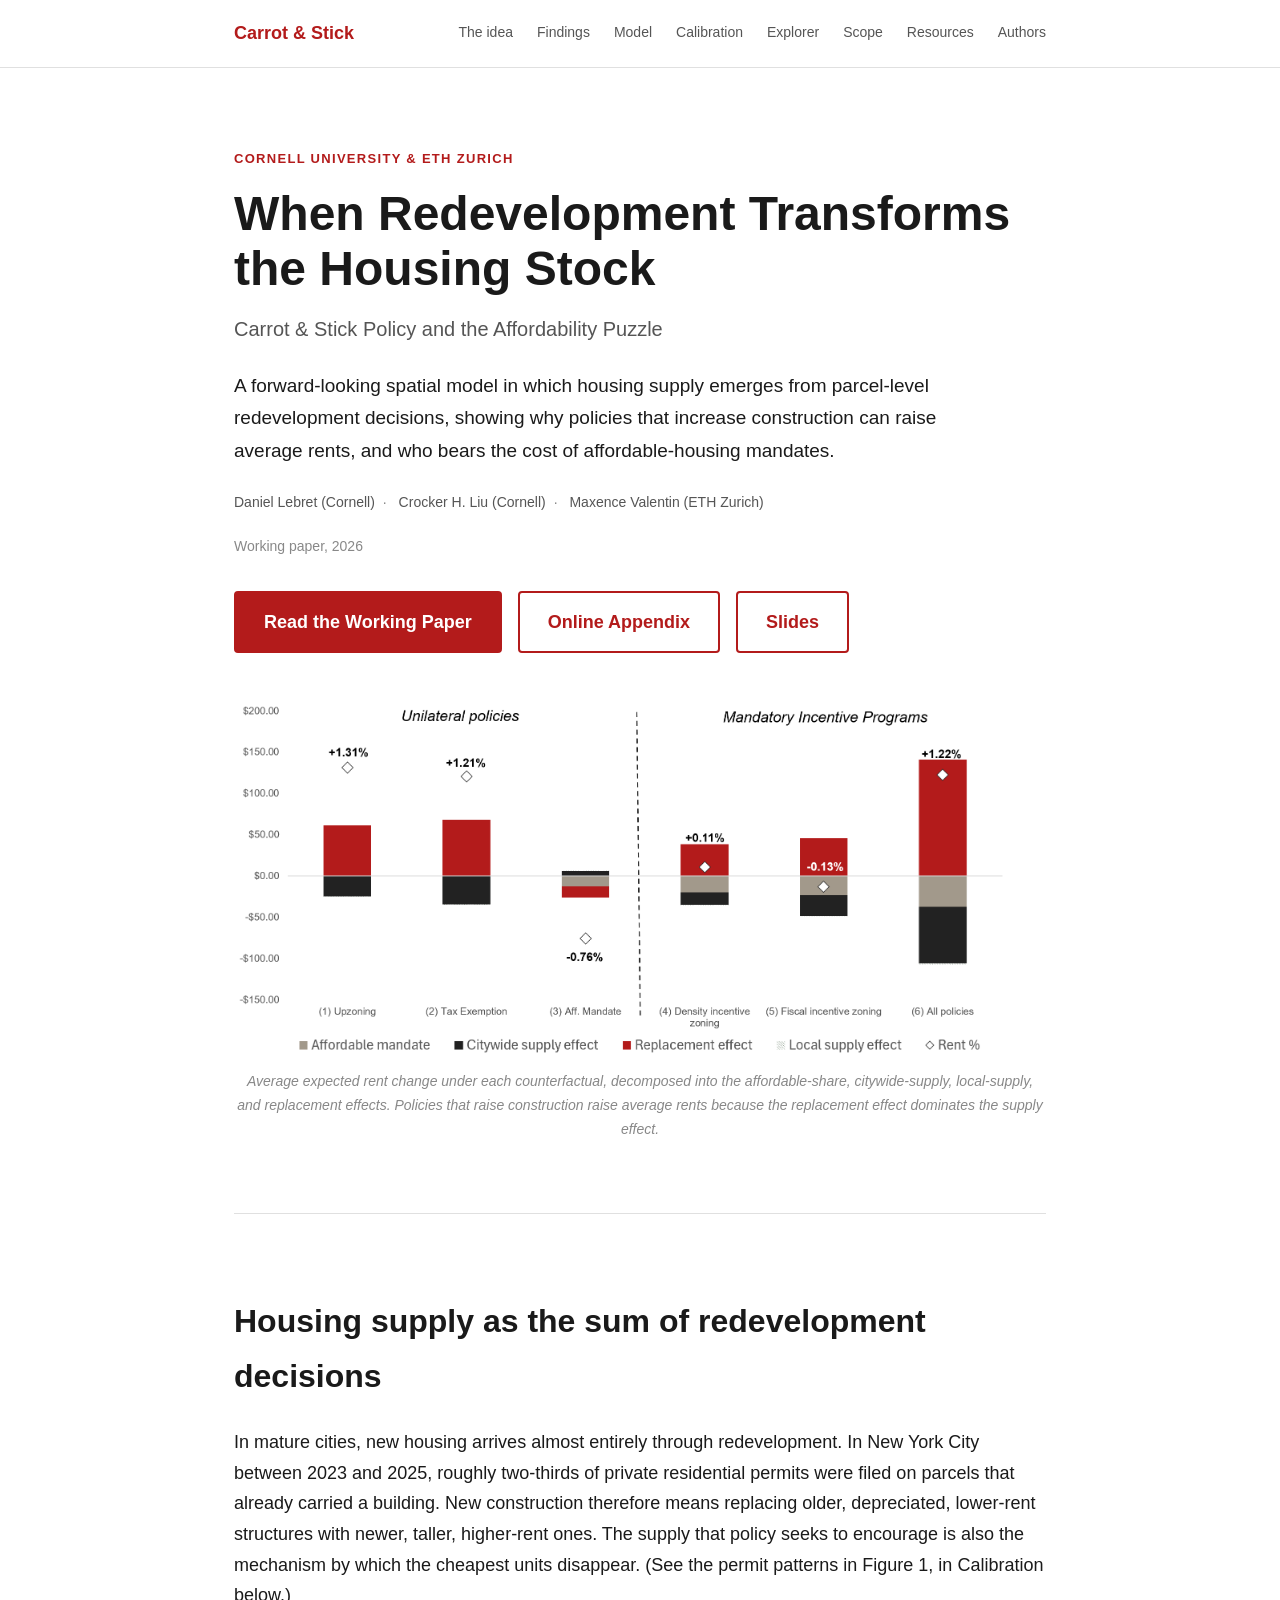
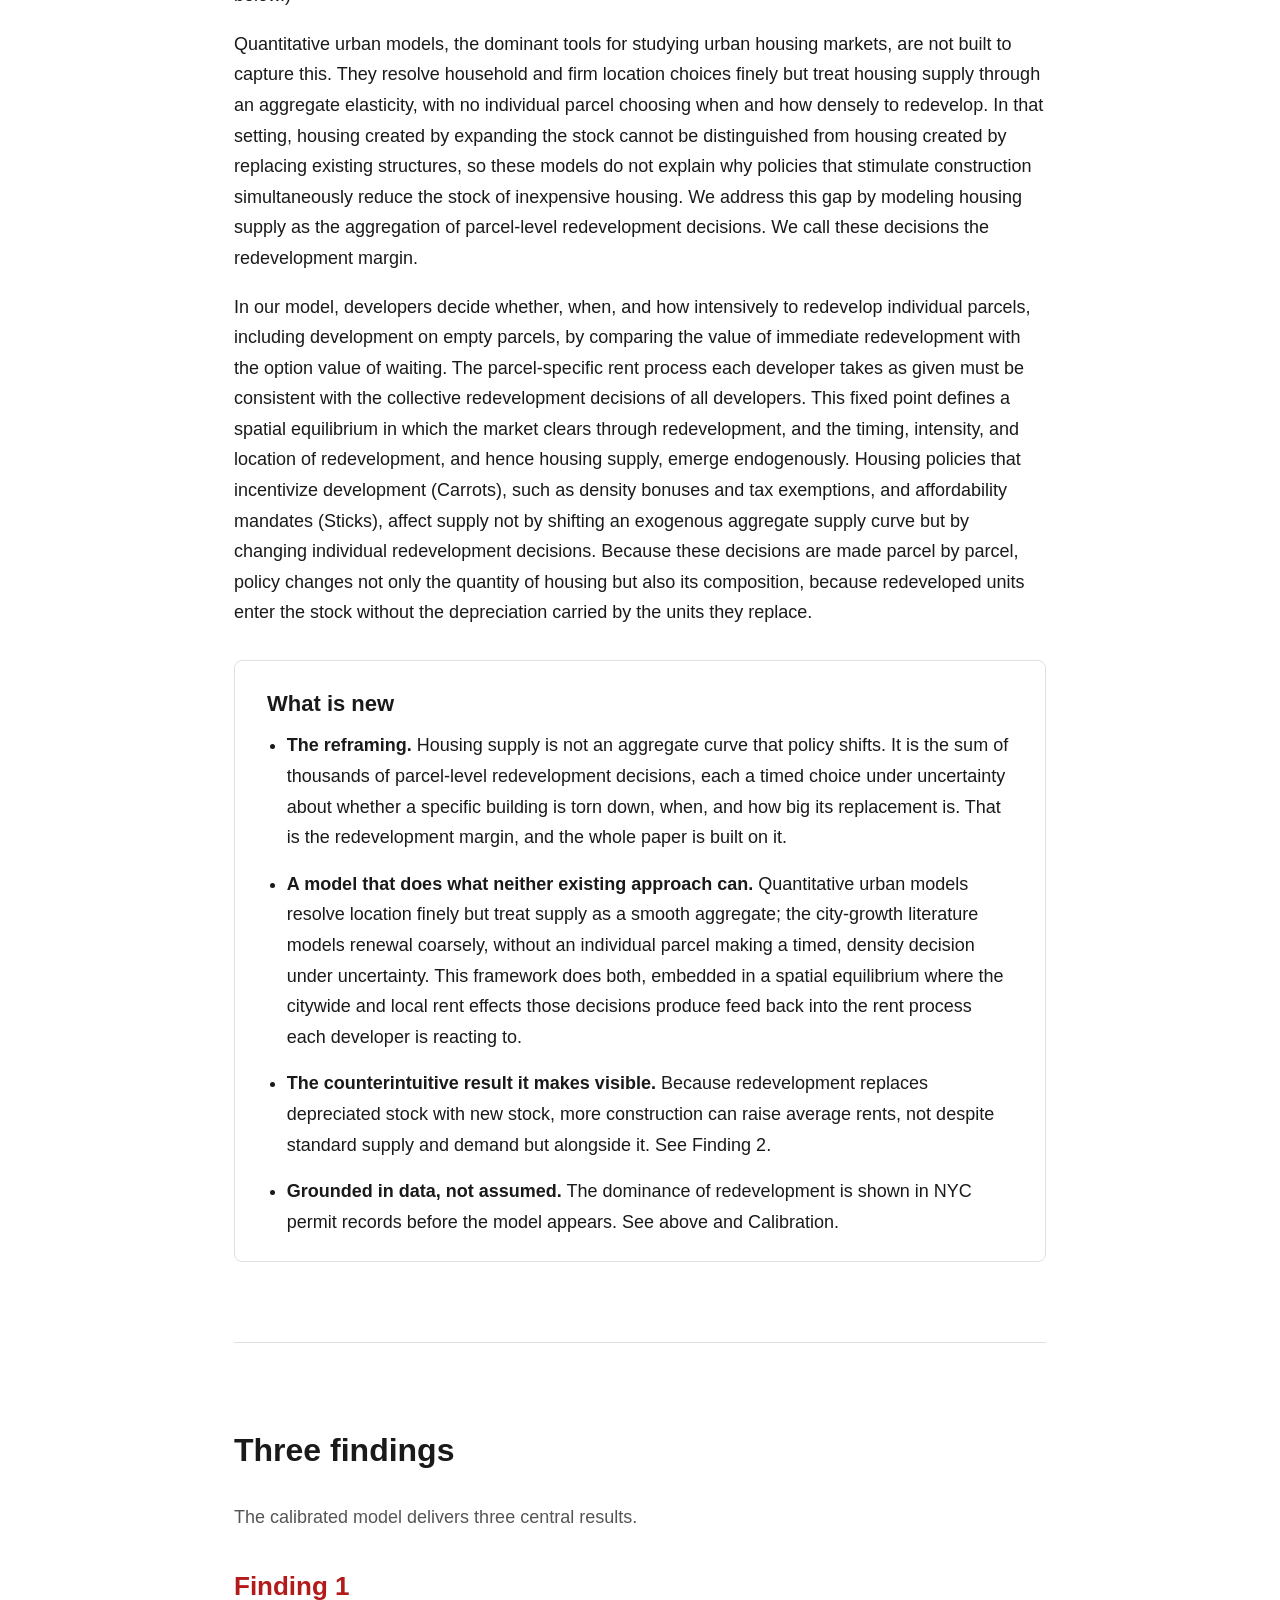
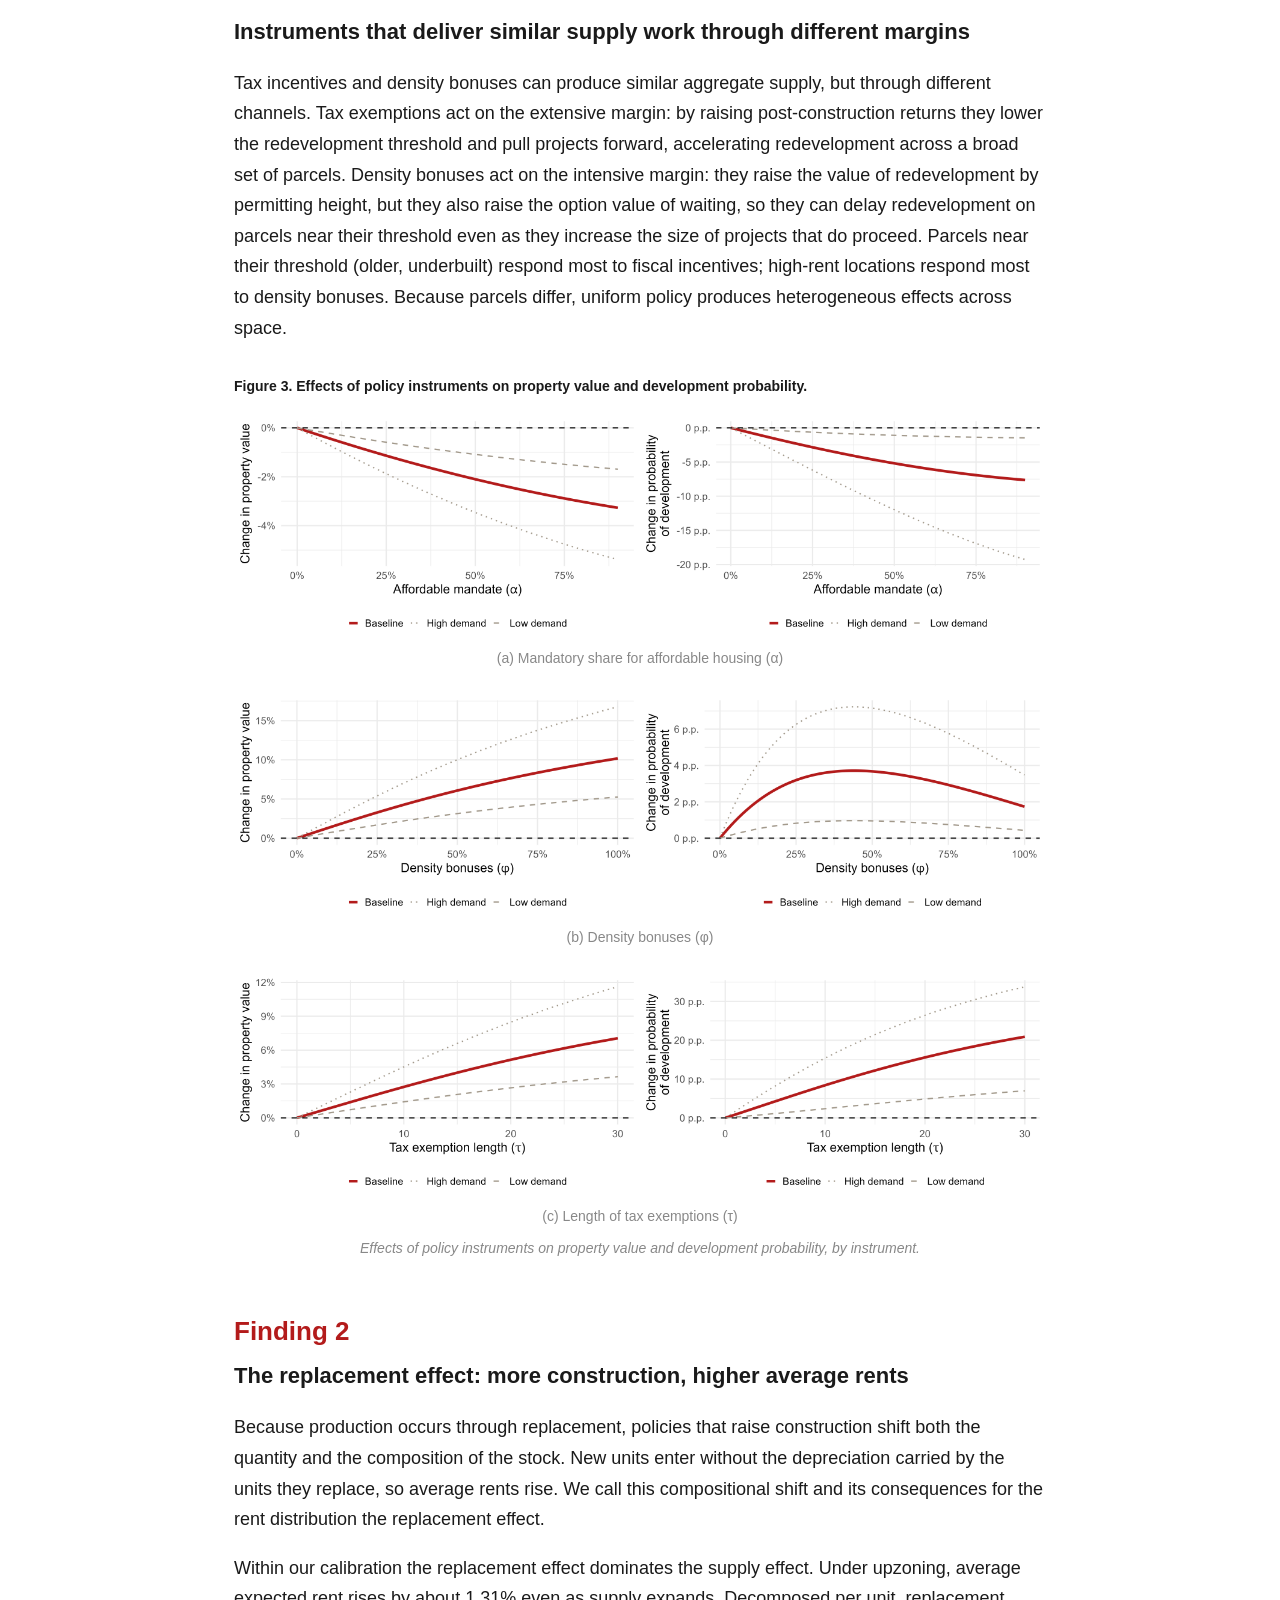
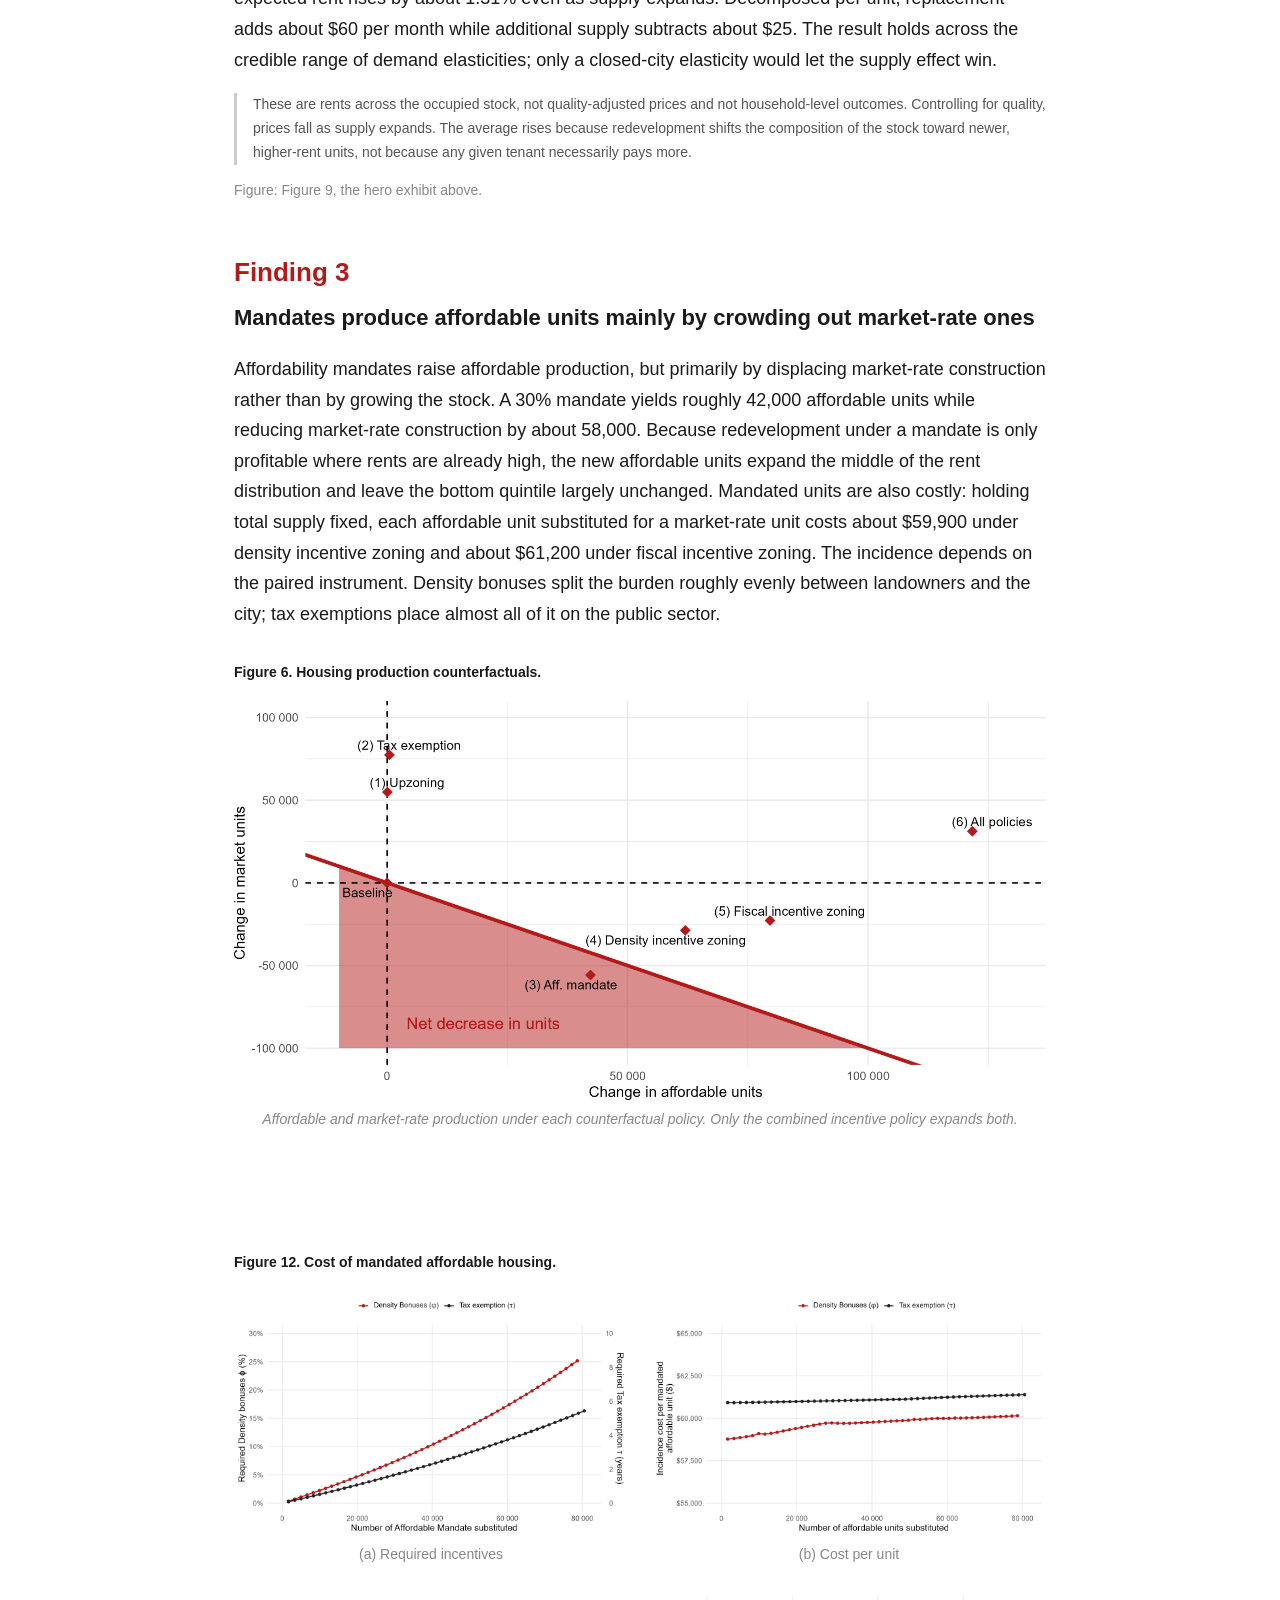
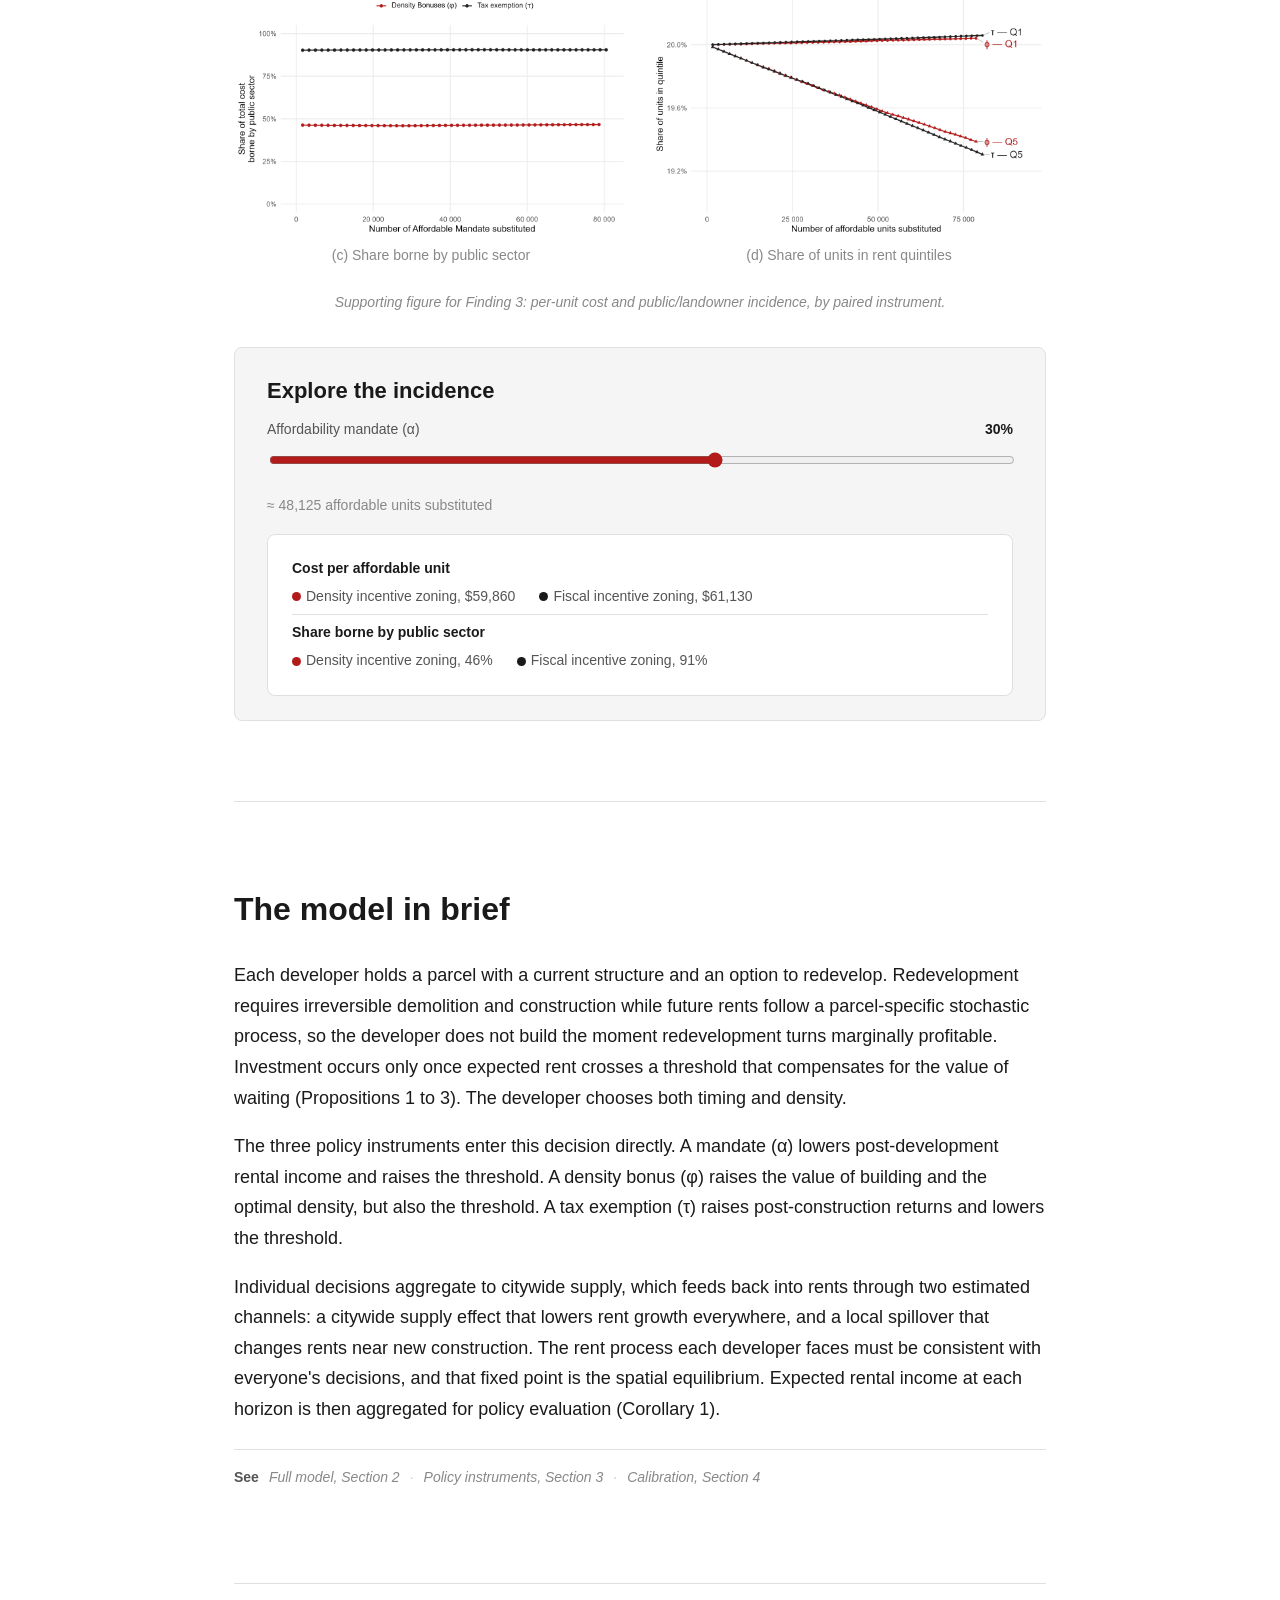
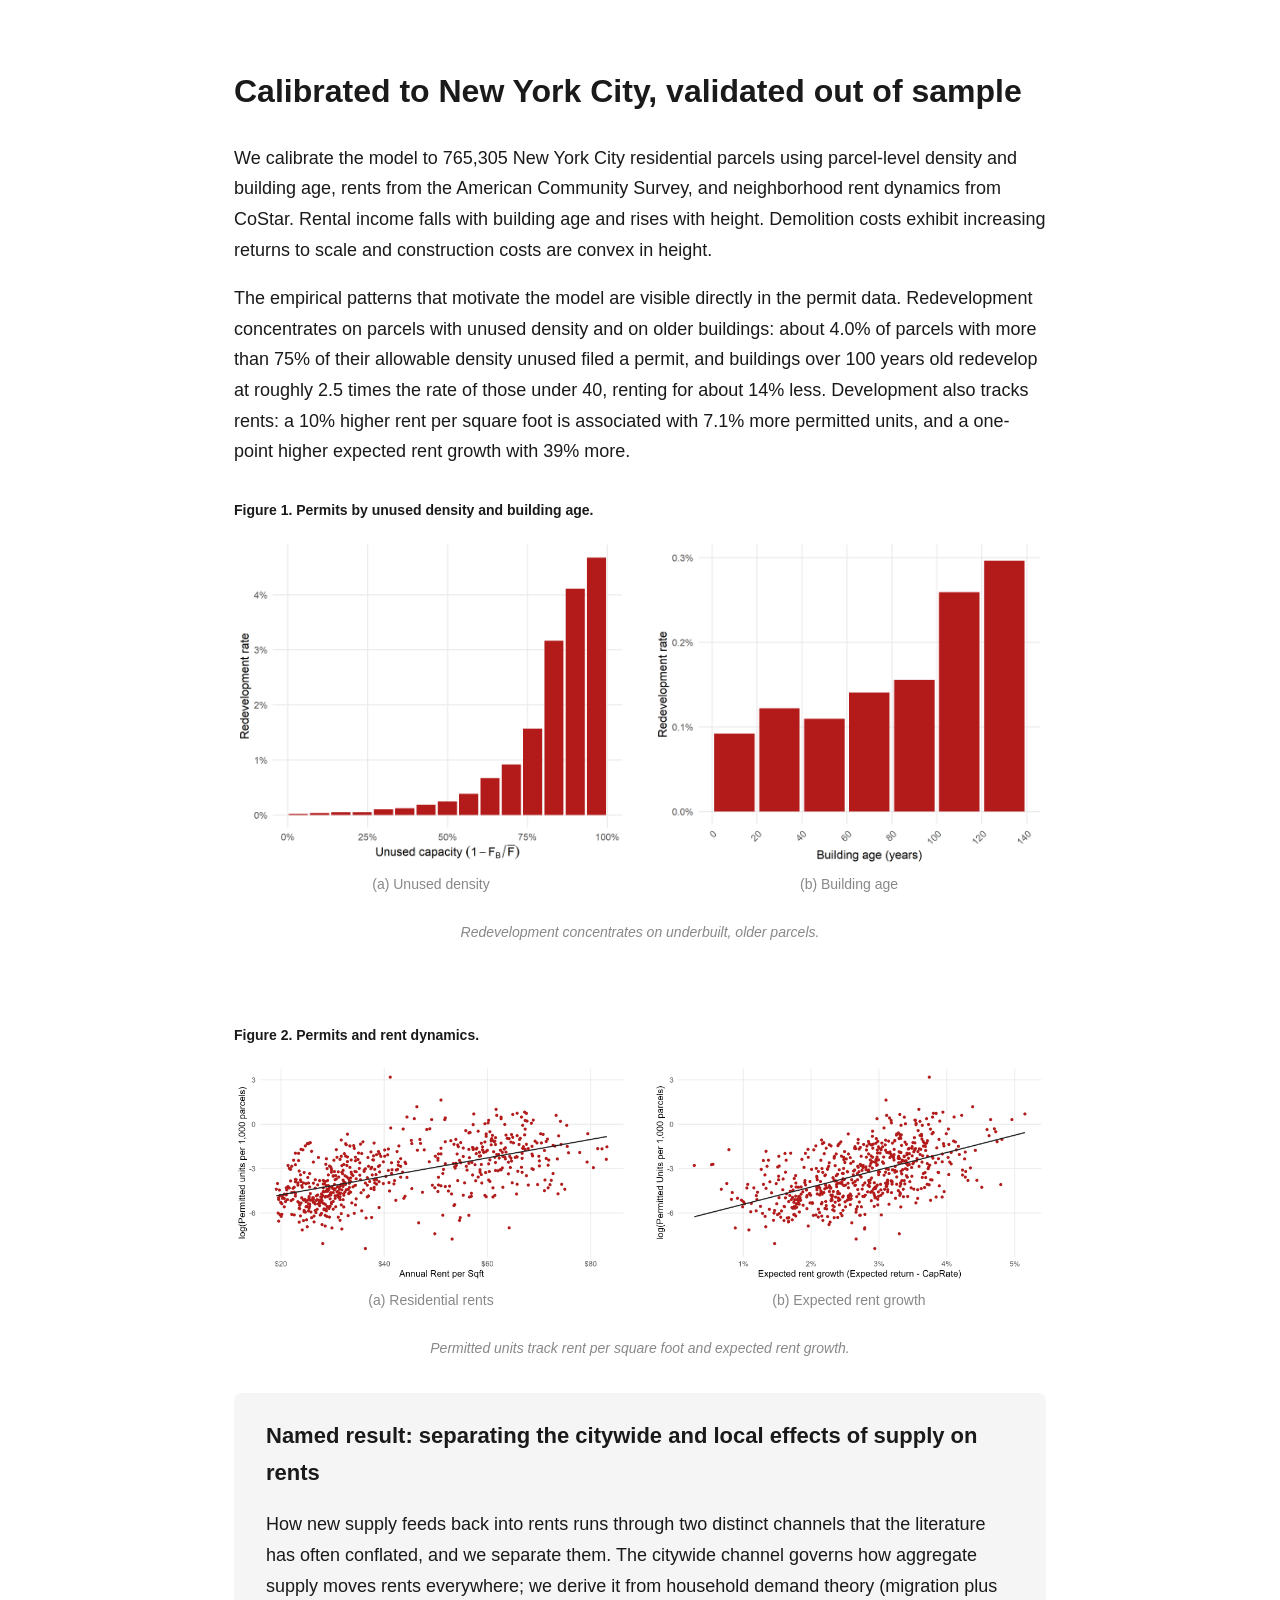
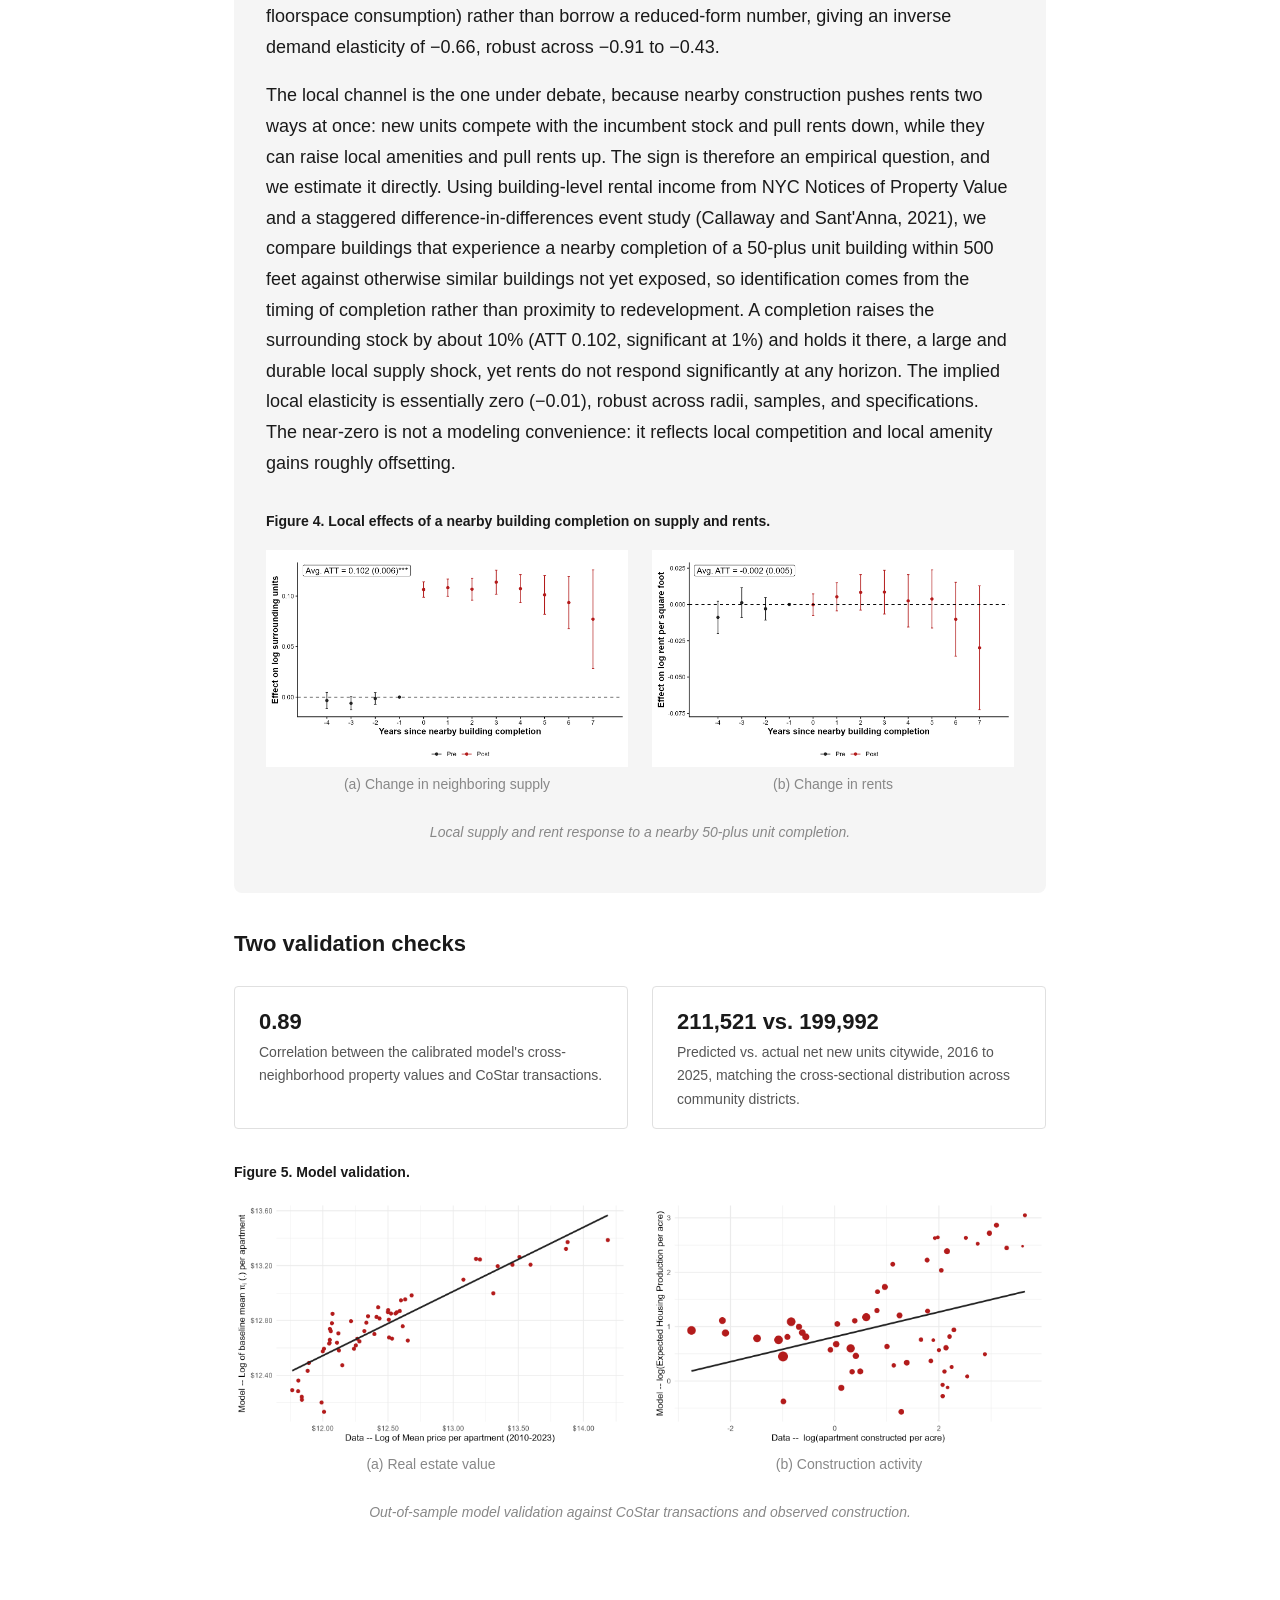
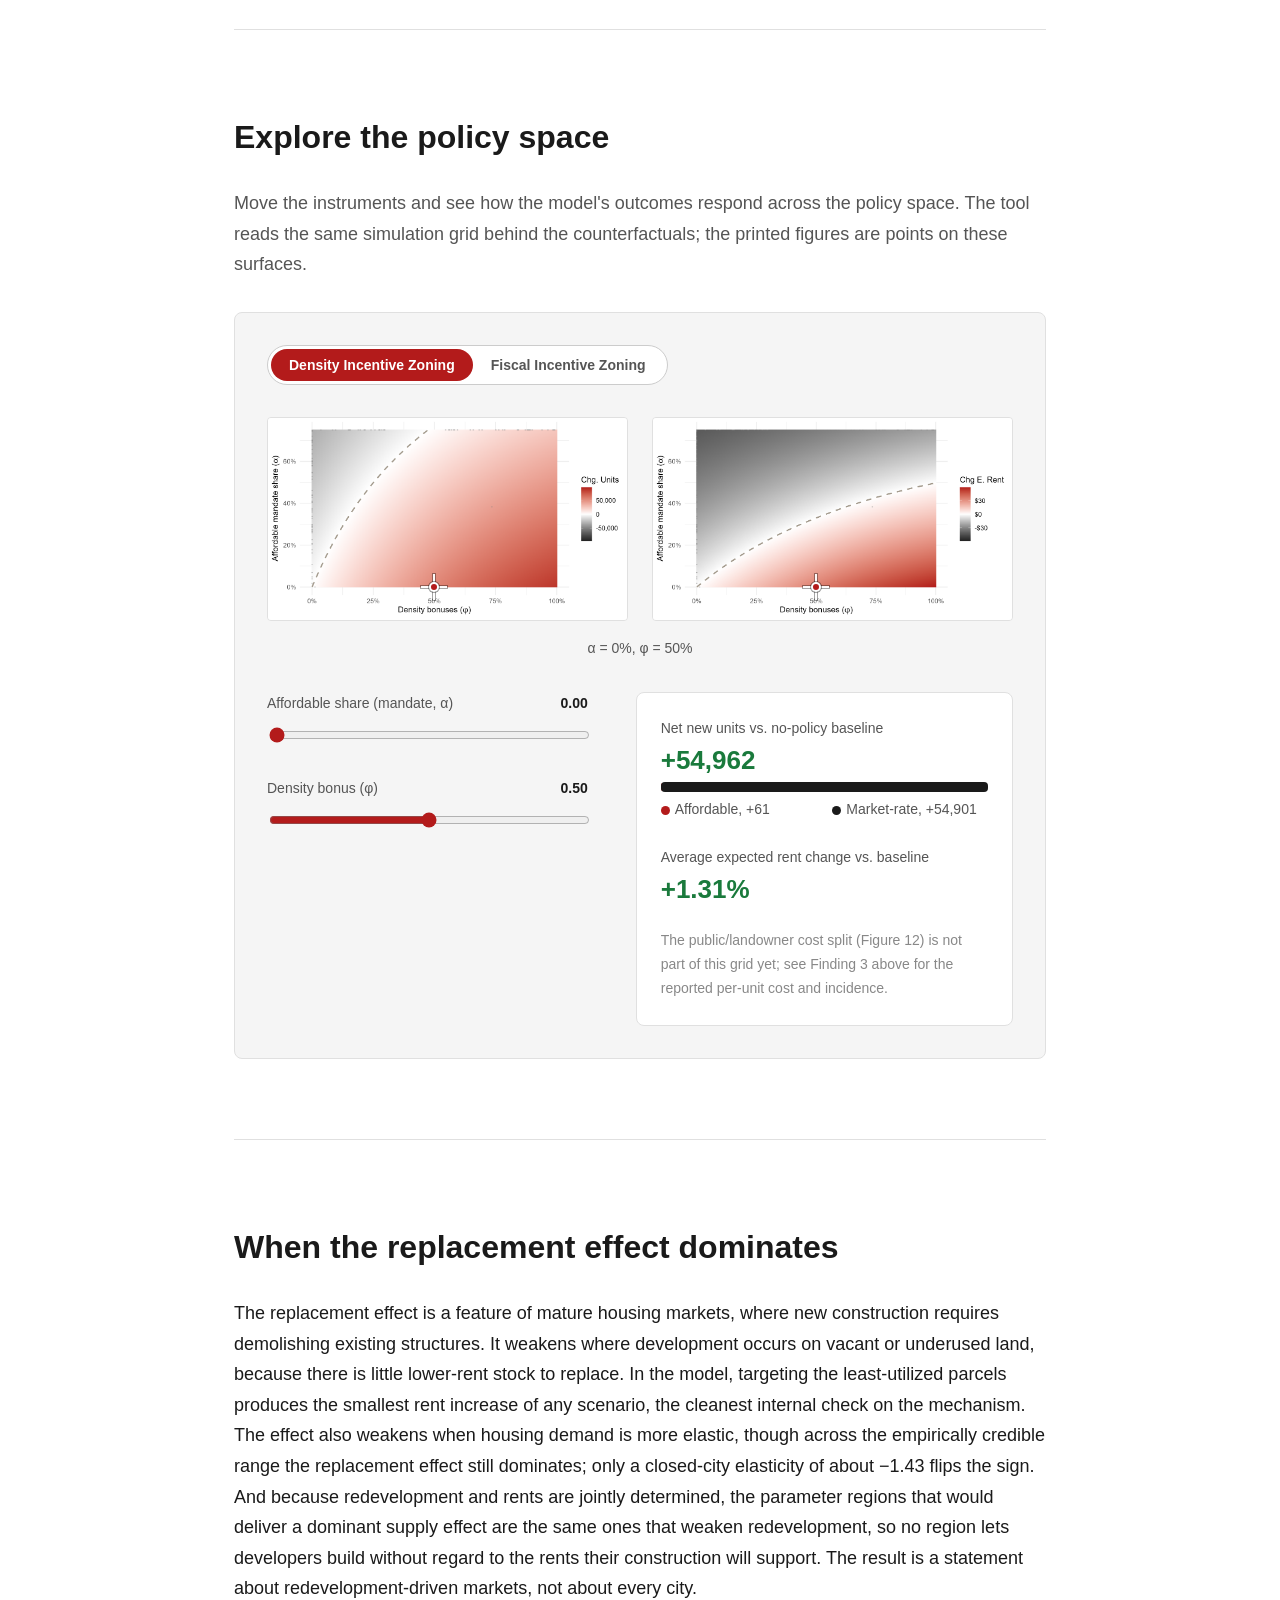
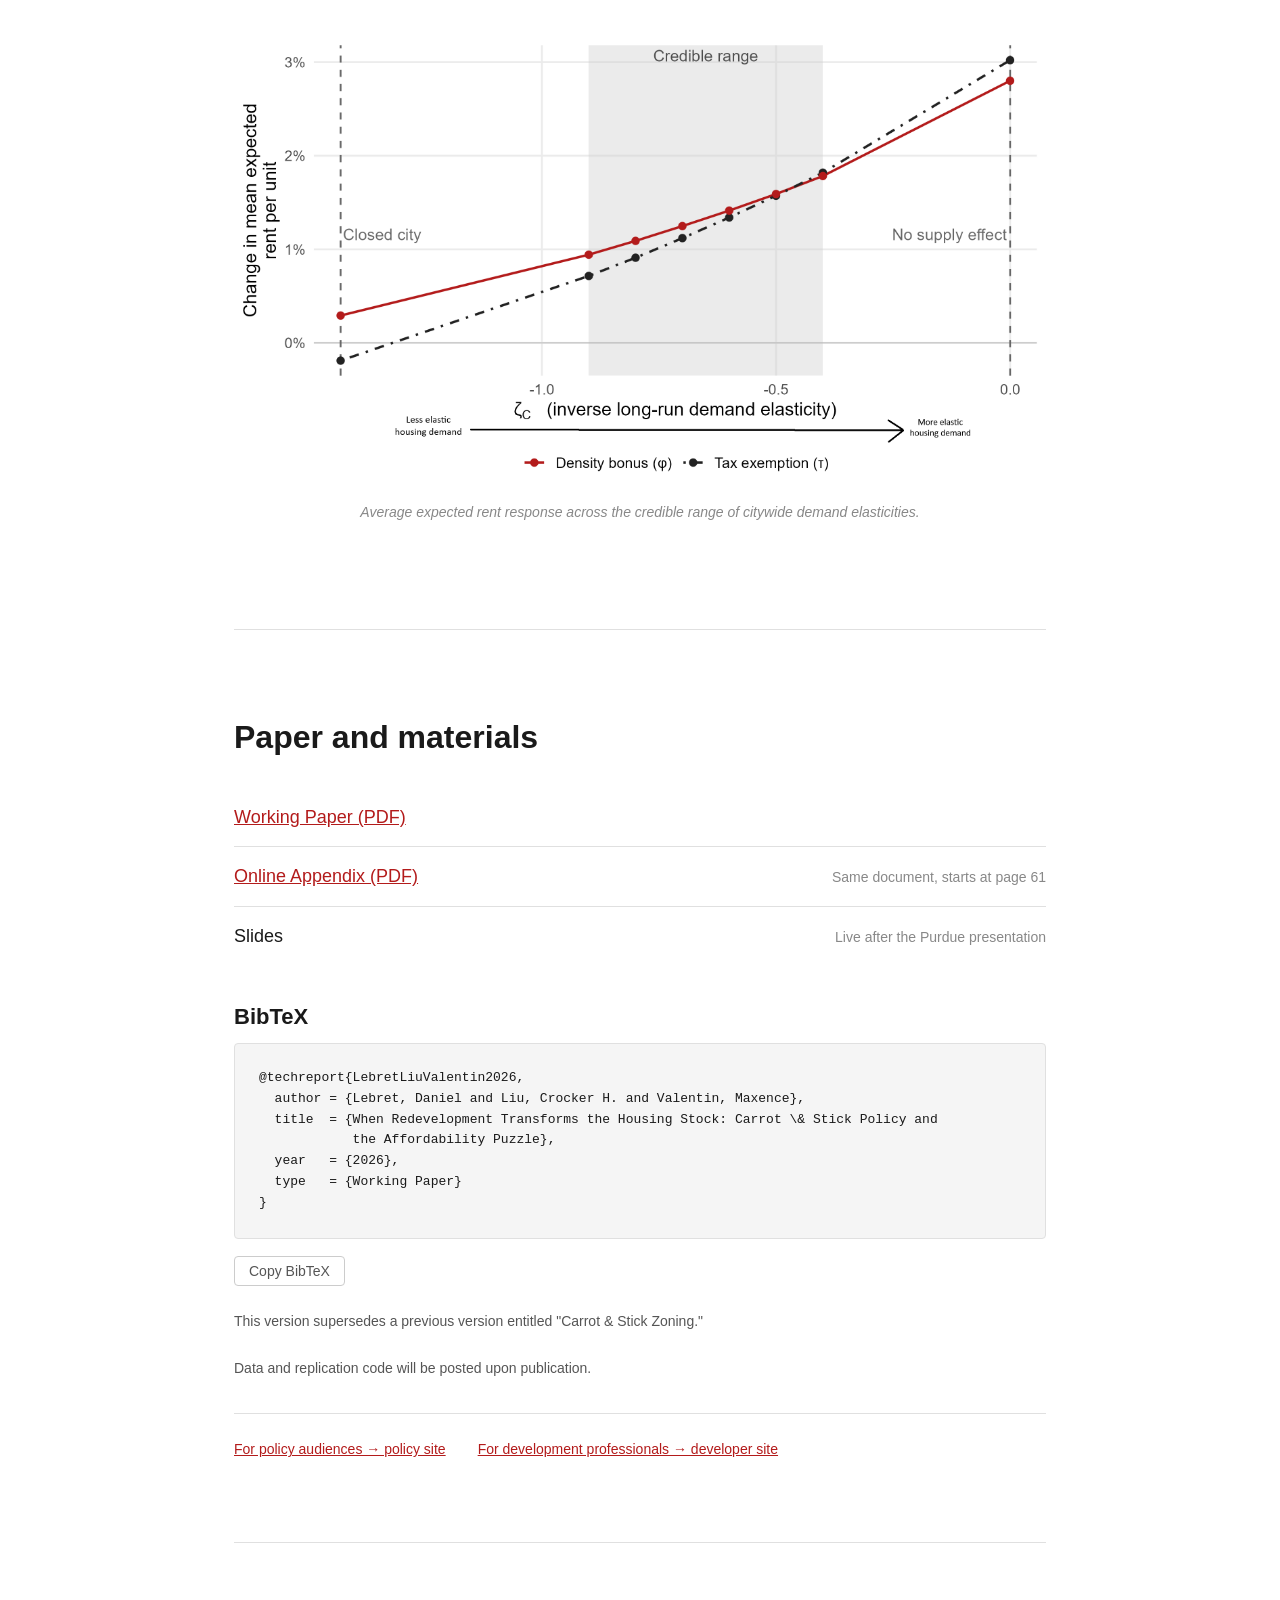
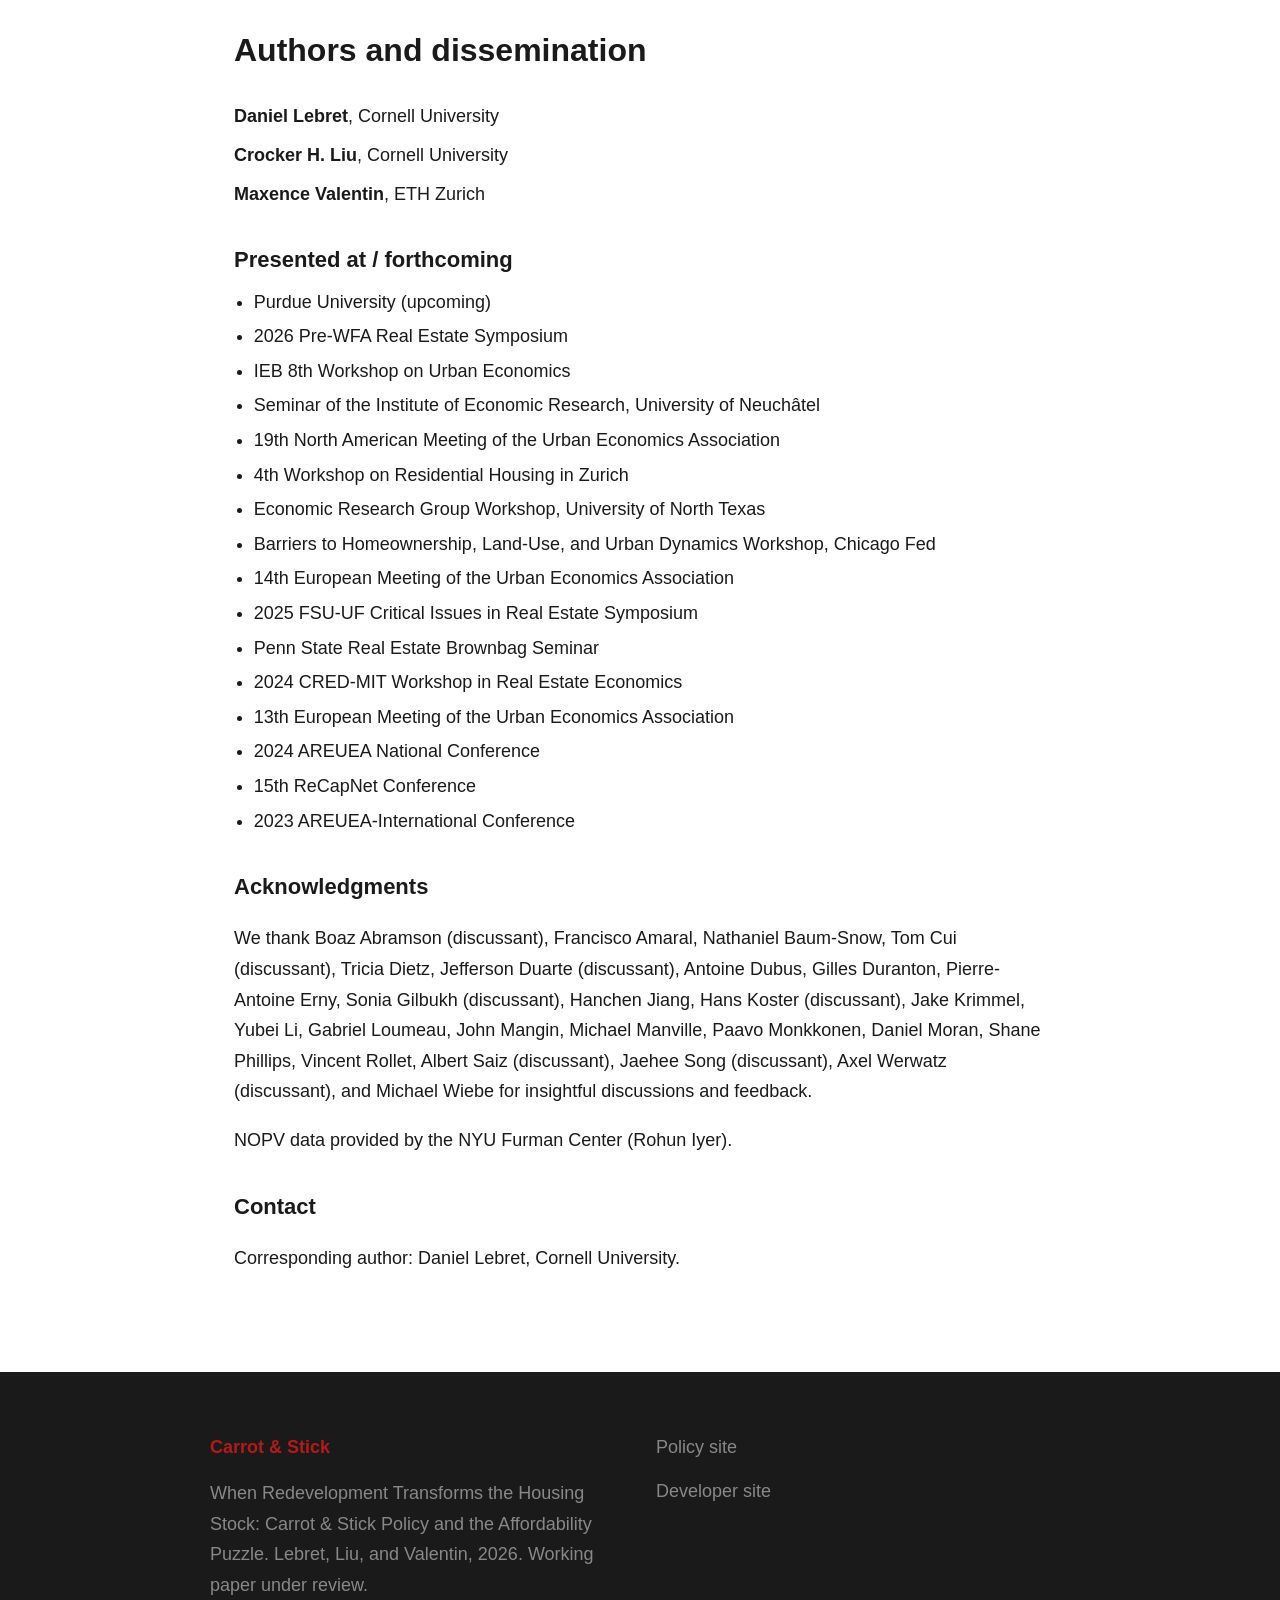
==== commit 2542087a: "Replace placeholder grids with Max's real simulation data grid-diz.csv / grid-fiz.csv: real data, sa" ====
--- a/academic/index.html
+++ b/academic/index.html
@@ -313,11 +313,10 @@
           <label for="incidence-alpha">Affordability mandate (α)
             <output id="incidence-alpha-out">30%</output>
           </label>
-          <input type="range" id="incidence-alpha" min="0" max="57" step="1" value="30" />
+          <input type="range" id="incidence-alpha" min="0" max="50" step="1" value="30" />
         </div>
-        <p class="incidence-caveat">
-          Approximate scale, pending exact conversion from the simulation grid.
-          <span data-out="units-note">≈ 42,000 affordable units substituted</span>
+        <p class="incidence-note">
+          <span data-out="units-note">≈ 48,125 affordable units substituted</span>
         </p>
 
         <!-- Reuses the main explorer's dot-legend pattern (resources/explorer/
@@ -329,15 +328,15 @@
           <div class="incidence-row">
             <div class="incidence-row-label">Cost per affordable unit</div>
             <div class="explorer-legend">
-              <span><span class="dot affordable"></span>Density incentive zoning, <span data-out="cost-density">$59,070</span></span>
-              <span><span class="dot market"></span>Fiscal incentive zoning, <span data-out="cost-fiscal">$61,760</span></span>
+              <span><span class="dot affordable"></span>Density incentive zoning, <span data-out="cost-density">$59,860</span></span>
+              <span><span class="dot market"></span>Fiscal incentive zoning, <span data-out="cost-fiscal">$61,130</span></span>
             </div>
           </div>
           <div class="incidence-row">
             <div class="incidence-row-label">Share borne by public sector</div>
             <div class="explorer-legend">
               <span><span class="dot affordable"></span>Density incentive zoning, <span data-out="share-density">46%</span></span>
-              <span><span class="dot market"></span>Fiscal incentive zoning, <span data-out="share-fiscal">89%</span></span>
+              <span><span class="dot market"></span>Fiscal incentive zoning, <span data-out="share-fiscal">91%</span></span>
             </div>
           </div>
         </div>
@@ -720,32 +719,52 @@
   })();
 
   // Explore the incidence (Finding 3 companion widget, after Figure 12).
-  // One slider driving four numbers: cost per affordable unit (density and
-  // fiscal, linearly interpolated between two reported anchors each) and
-  // the public-sector cost share (flat for both, not slider-dependent in
-  // the source data). Deliberately no chart: a direct side-by-side number
-  // comparison, matching how Figure 12's own Panels B and C already plot
-  // density vs. fiscal on one axis.
+  // One slider driving four numbers: cost per affordable unit and the
+  // public-sector cost share, density and fiscal side by side, each looked
+  // up from Max's real incidence-diz.csv/incidence-fiz.csv (alpha, 0-50% in
+  // 1% steps) with linear interpolation between the two adjacent rows.
+  // Deliberately no chart: a direct side-by-side number comparison, matching
+  // how Figure 12's own Panels B and C already plot density vs. fiscal on
+  // one axis. The units-substituted note uses incidence-diz.csv's
+  // affordable_units directly (density is the primary instrument elsewhere
+  // on this page); fiscal's own affordable_units is close but not always
+  // identical at the same alpha.
   (function () {
     var slider = document.getElementById("incidence-alpha");
     if (!slider) return;
 
-    var ALPHA_MAX = 57; // %, an approximation; see the caveat note in the markup
-    var UNITS_AT_30PCT = 42000; // Finding 3: "a 30% mandate yields roughly 42,000 affordable units"
-
-    // Anchors are [value at alpha=0%, value at alpha=ALPHA_MAX%].
-    var COST_DENSITY = [57750, 60250];
-    var COST_FISCAL = [61500, 62000];
-    var SHARE_DENSITY = 46;
-    var SHARE_FISCAL = 89;
-
-    function lerp(anchors, t) {
-      return anchors[0] + (anchors[1] - anchors[0]) * t;
+    var dataPath = "../resources/explorer/";
+
+    function parseCSV(text) {
+      var lines = text.trim().split(/\r?\n/);
+      var headers = lines[0].split(",").map(function (h) { return h.trim(); });
+      return lines.slice(1).filter(Boolean).map(function (line) {
+        var cells = line.split(",");
+        var row = {};
+        headers.forEach(function (h, i) { row[h] = parseFloat(cells[i]); });
+        return row;
+      }).sort(function (a, b) { return a.alpha - b.alpha; });
     }
 
-    // Rounded to the nearest $10: these are interpolated approximations,
-    // not the model's exact output, so dollar-level precision would be
-    // misleading.
+    // Linear interpolation between the two rows straddling alphaPct/100;
+    // clamped to the table's own ends rather than extrapolating past them.
+    function lookup(rows, alphaPct, key) {
+      var alpha = alphaPct / 100;
+      var first = rows[0], last = rows[rows.length - 1];
+      if (alpha <= first.alpha) return first[key];
+      if (alpha >= last.alpha) return last[key];
+      for (var i = 0; i < rows.length - 1; i++) {
+        var r0 = rows[i], r1 = rows[i + 1];
+        if (alpha >= r0.alpha && alpha <= r1.alpha) {
+          var t = r1.alpha === r0.alpha ? 0 : (alpha - r0.alpha) / (r1.alpha - r0.alpha);
+          return r0[key] + (r1[key] - r0[key]) * t;
+        }
+      }
+      return last[key];
+    }
+
+    // Rounded to the nearest $10 for a clean read; the underlying value is
+    // already exact (interpolated, not approximated).
     function fmtDollar(n) {
       return "$" + (Math.round(n / 10) * 10).toLocaleString("en-US");
     }
@@ -757,22 +776,35 @@
     var shareFiscalEl = document.querySelector('[data-out="share-fiscal"]');
     var unitsNoteEl = document.querySelector('[data-out="units-note"]');
 
+    var dizRows = null;
+    var fizRows = null;
+
     function render() {
+      if (!dizRows || !fizRows) return;
       var alphaPct = parseFloat(slider.value);
-      var t = alphaPct / ALPHA_MAX;
-
       out.textContent = alphaPct.toFixed(0) + "%";
-      costDensityEl.textContent = fmtDollar(lerp(COST_DENSITY, t));
-      costFiscalEl.textContent = fmtDollar(lerp(COST_FISCAL, t));
-      shareDensityEl.textContent = SHARE_DENSITY + "%";
-      shareFiscalEl.textContent = SHARE_FISCAL + "%";
-
-      var units = Math.round((alphaPct / 30 * UNITS_AT_30PCT) / 500) * 500;
+
+      costDensityEl.textContent = fmtDollar(lookup(dizRows, alphaPct, "cost_per_unit"));
+      costFiscalEl.textContent = fmtDollar(lookup(fizRows, alphaPct, "cost_per_unit"));
+      shareDensityEl.textContent = Math.round(lookup(dizRows, alphaPct, "public_share_pct")) + "%";
+      shareFiscalEl.textContent = Math.round(lookup(fizRows, alphaPct, "public_share_pct")) + "%";
+
+      var units = Math.round(lookup(dizRows, alphaPct, "affordable_units"));
       unitsNoteEl.textContent = "≈ " + units.toLocaleString("en-US") + " affordable units substituted";
     }
 
     slider.addEventListener("input", render);
-    render();
+
+    Promise.all([
+      fetch(dataPath + "incidence-diz.csv").then(function (r) { return r.text(); }),
+      fetch(dataPath + "incidence-fiz.csv").then(function (r) { return r.text(); })
+    ]).then(function (results) {
+      dizRows = parseCSV(results[0]);
+      fizRows = parseCSV(results[1]);
+      render();
+    }).catch(function (err) {
+      console.error("Incidence widget data failed to load:", err);
+    });
   })();
 </script>
 <script src="../resources/explorer/explorer.js"></script>
--- a/academic/styles.css
+++ b/academic/styles.css
@@ -240,10 +240,9 @@
   accent-color: var(--red);
 }
 
-.incidence-caveat {
-  font-size: var(--font-size-small);
-  color: var(--text-light);
-  font-style: italic;
+.incidence-note {
+  font-size: var(--font-size-small);
+  color: var(--text-light);
   margin: 0 0 var(--space-2);
 }
 
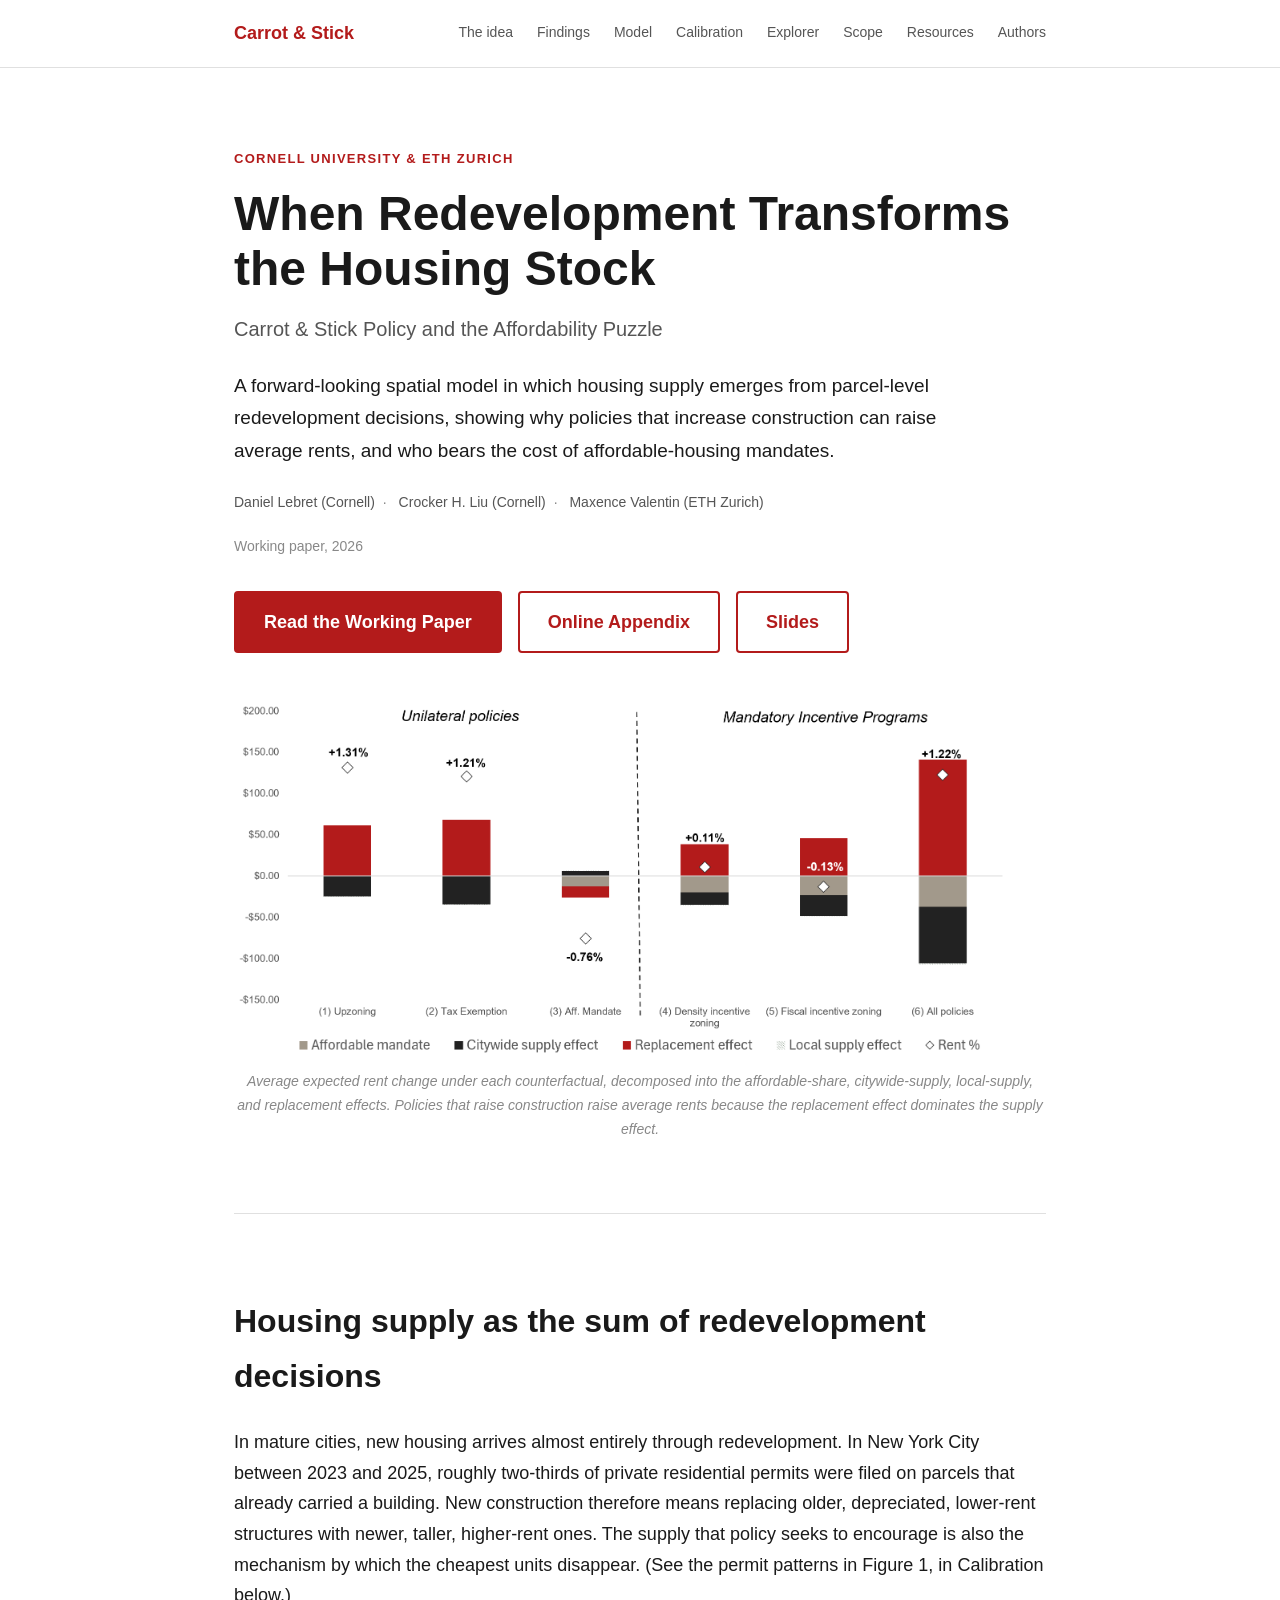
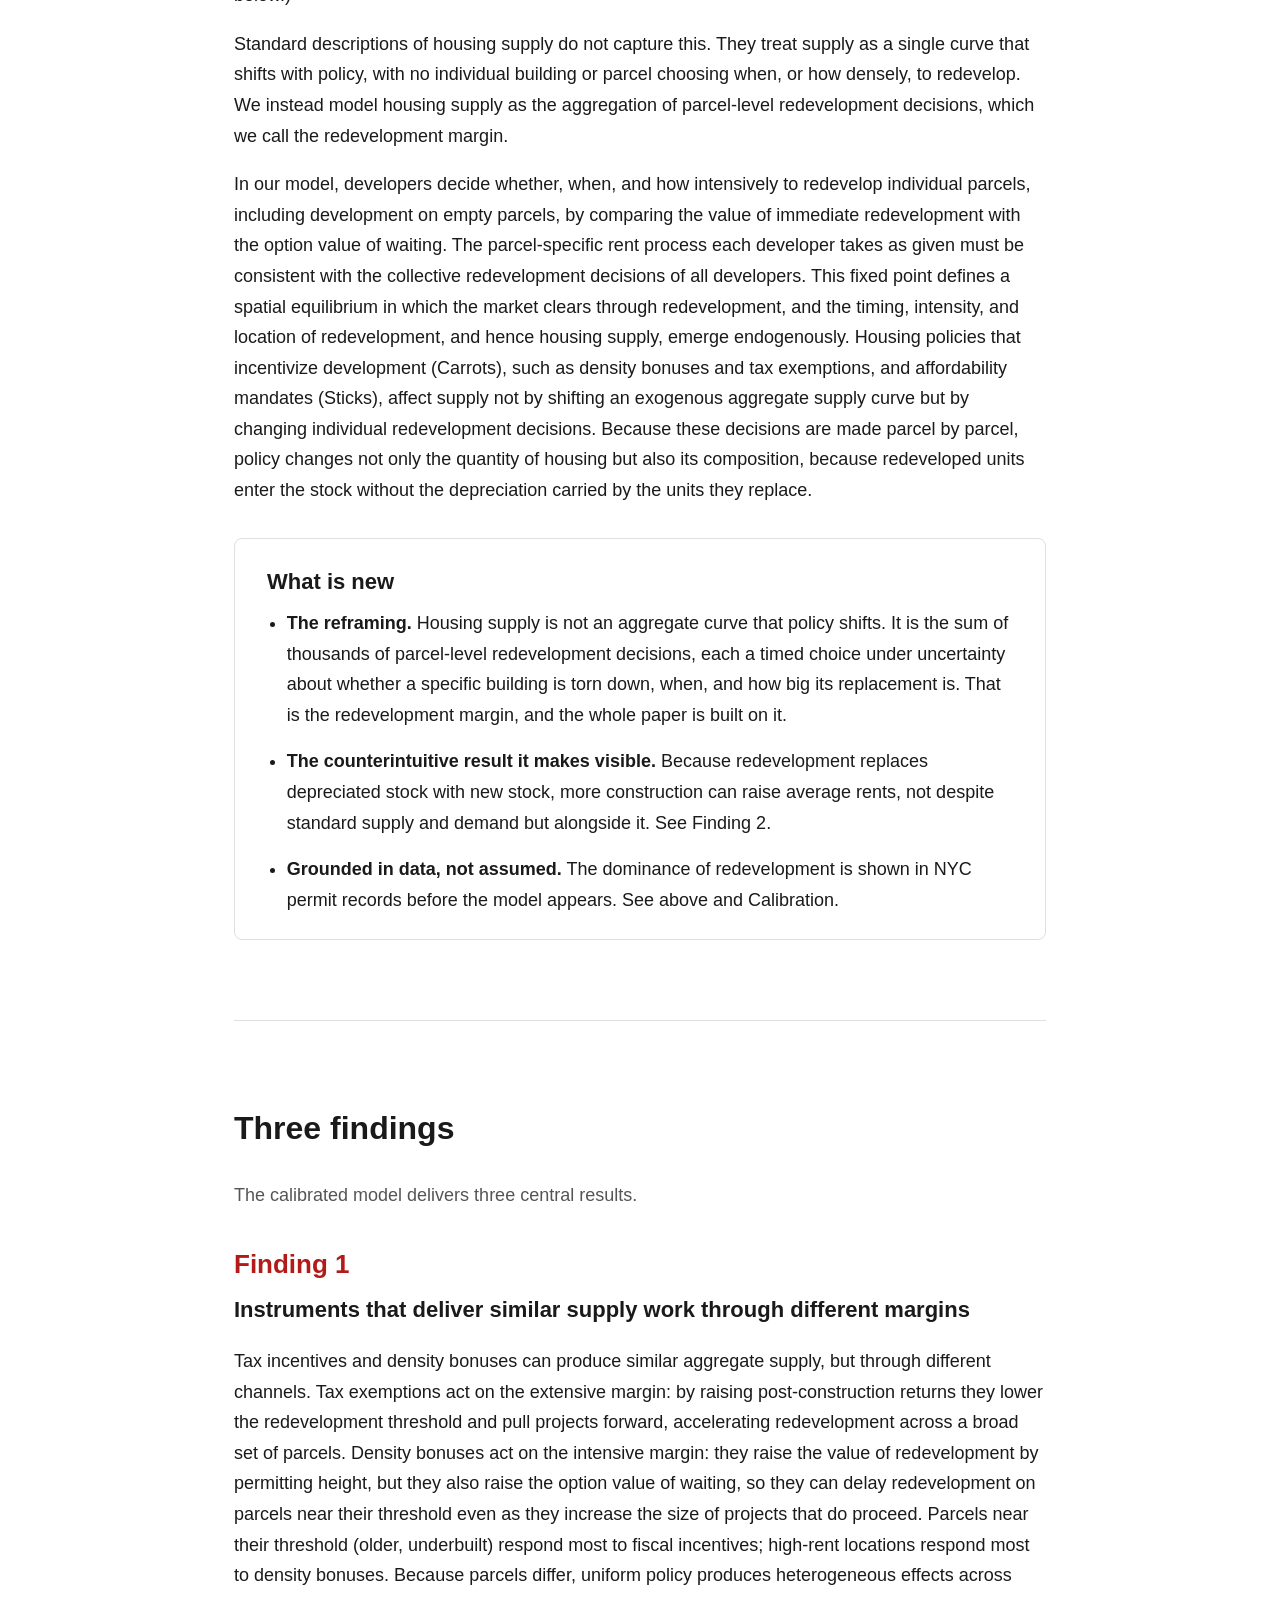
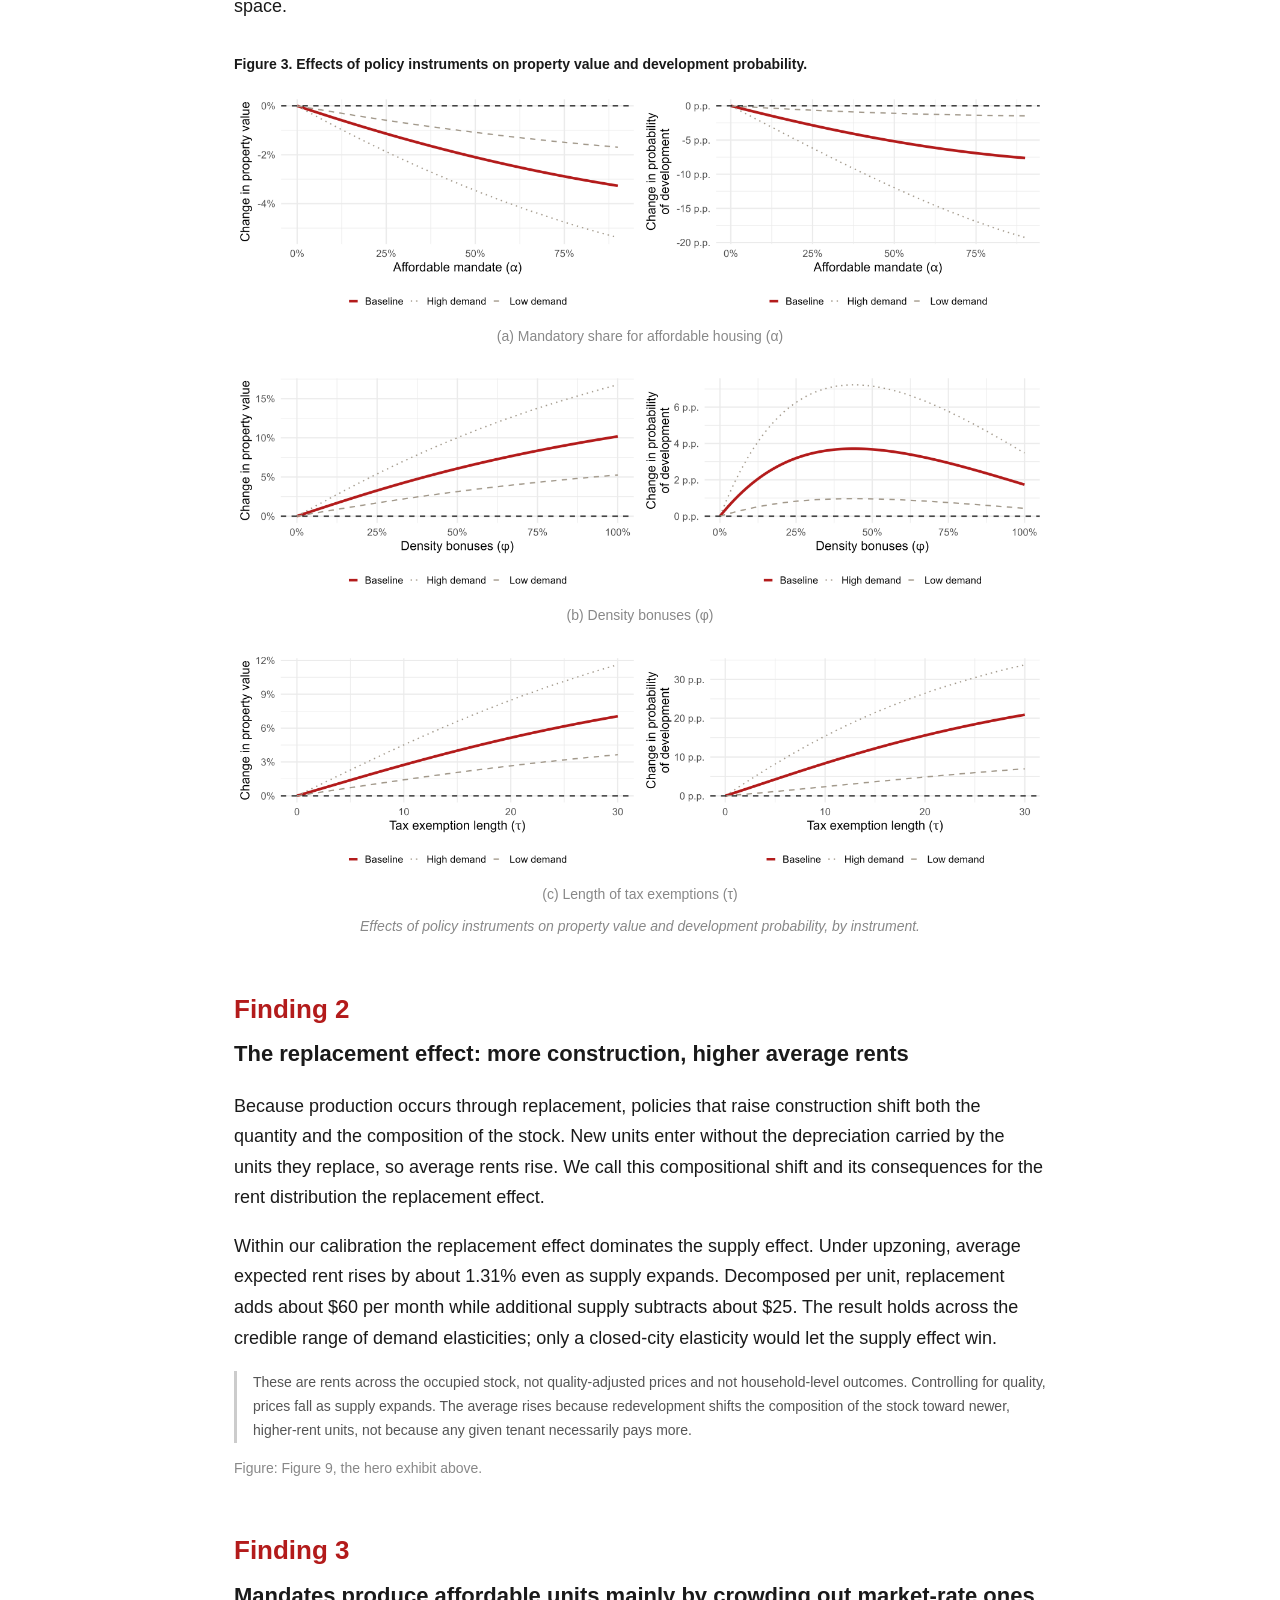
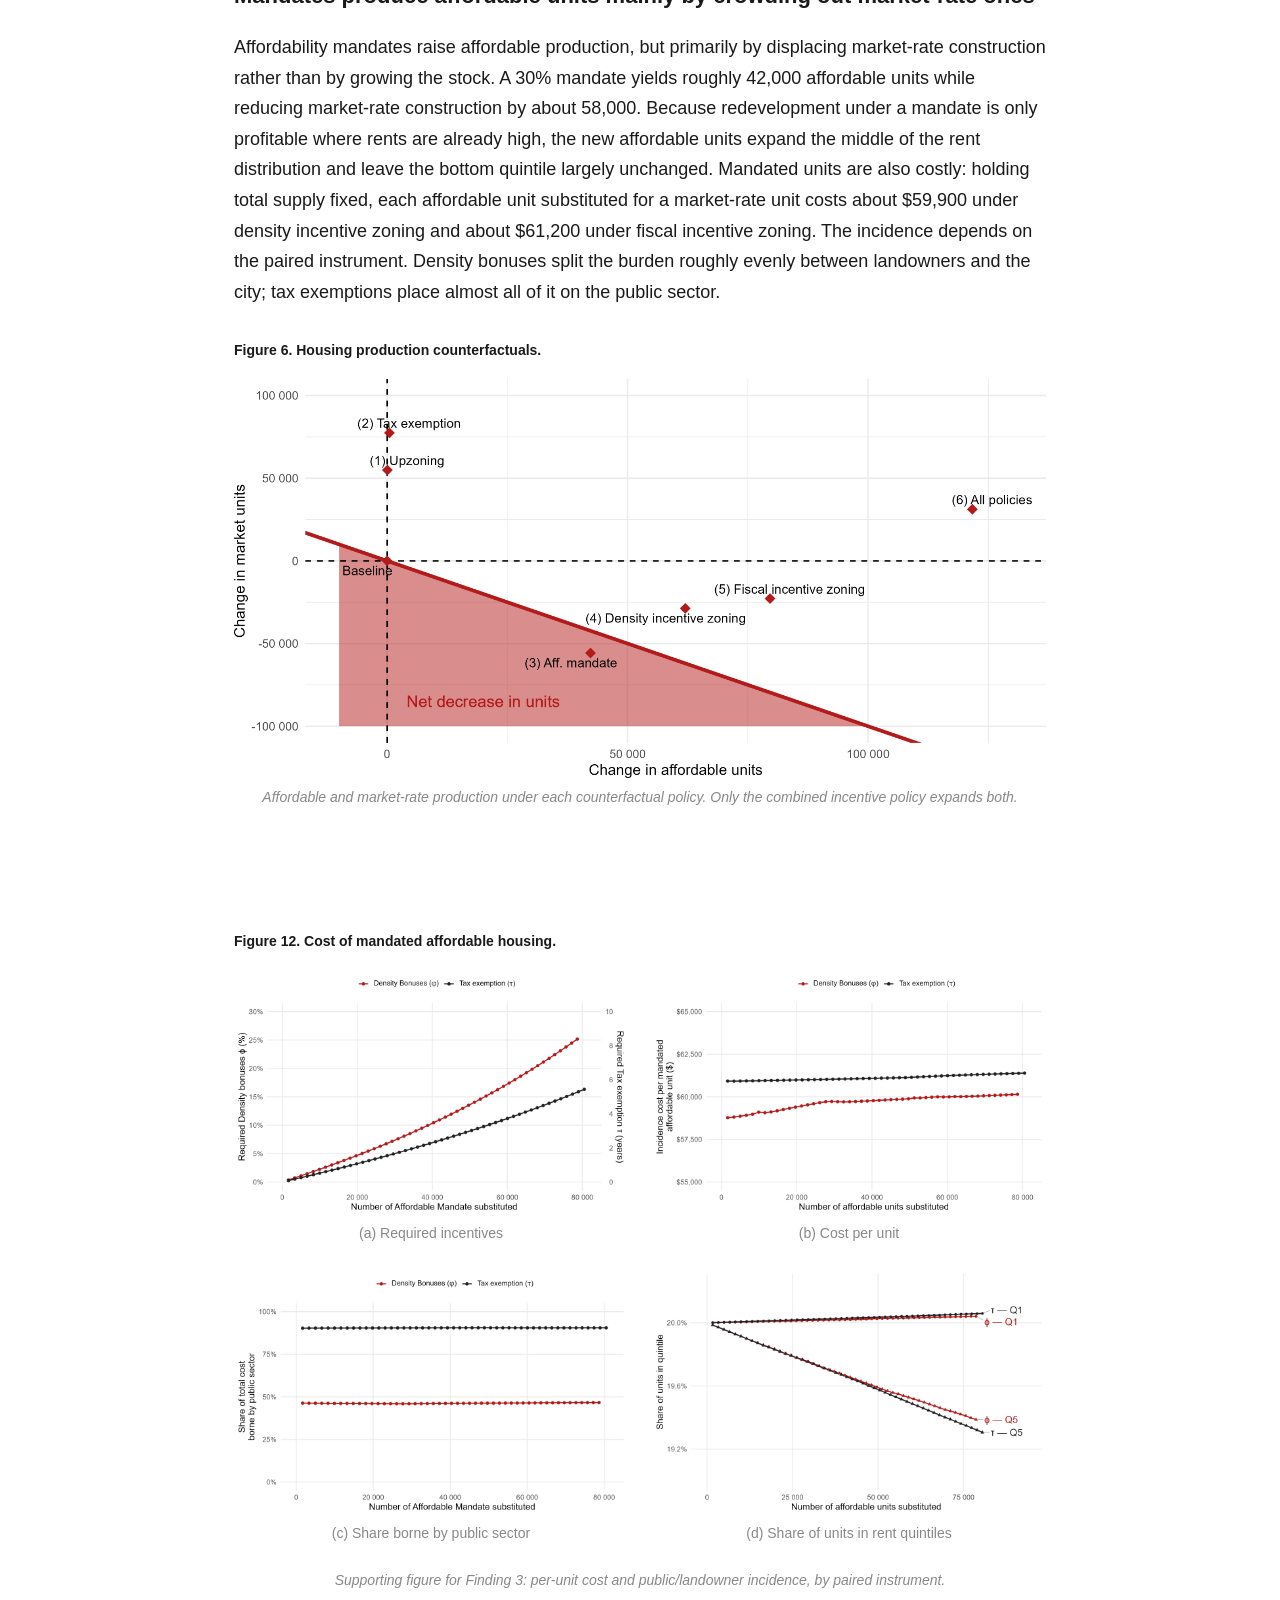
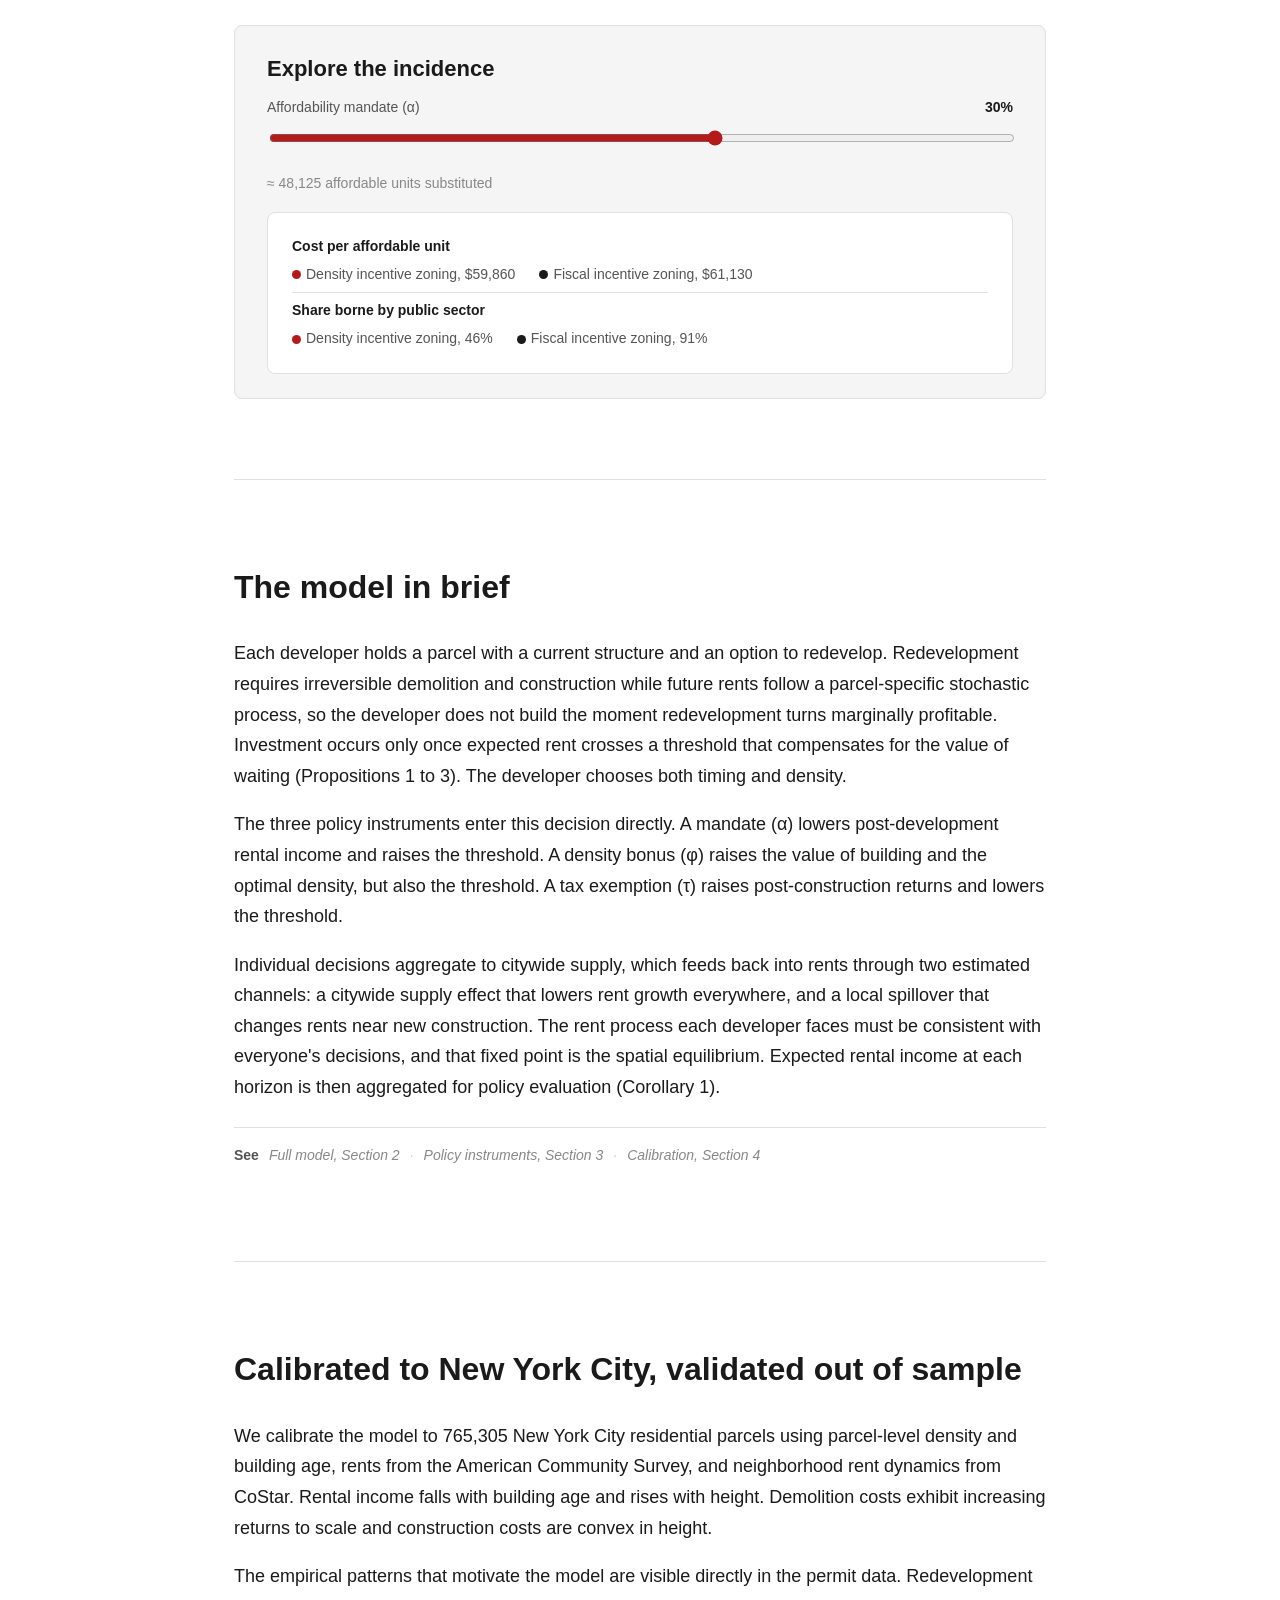
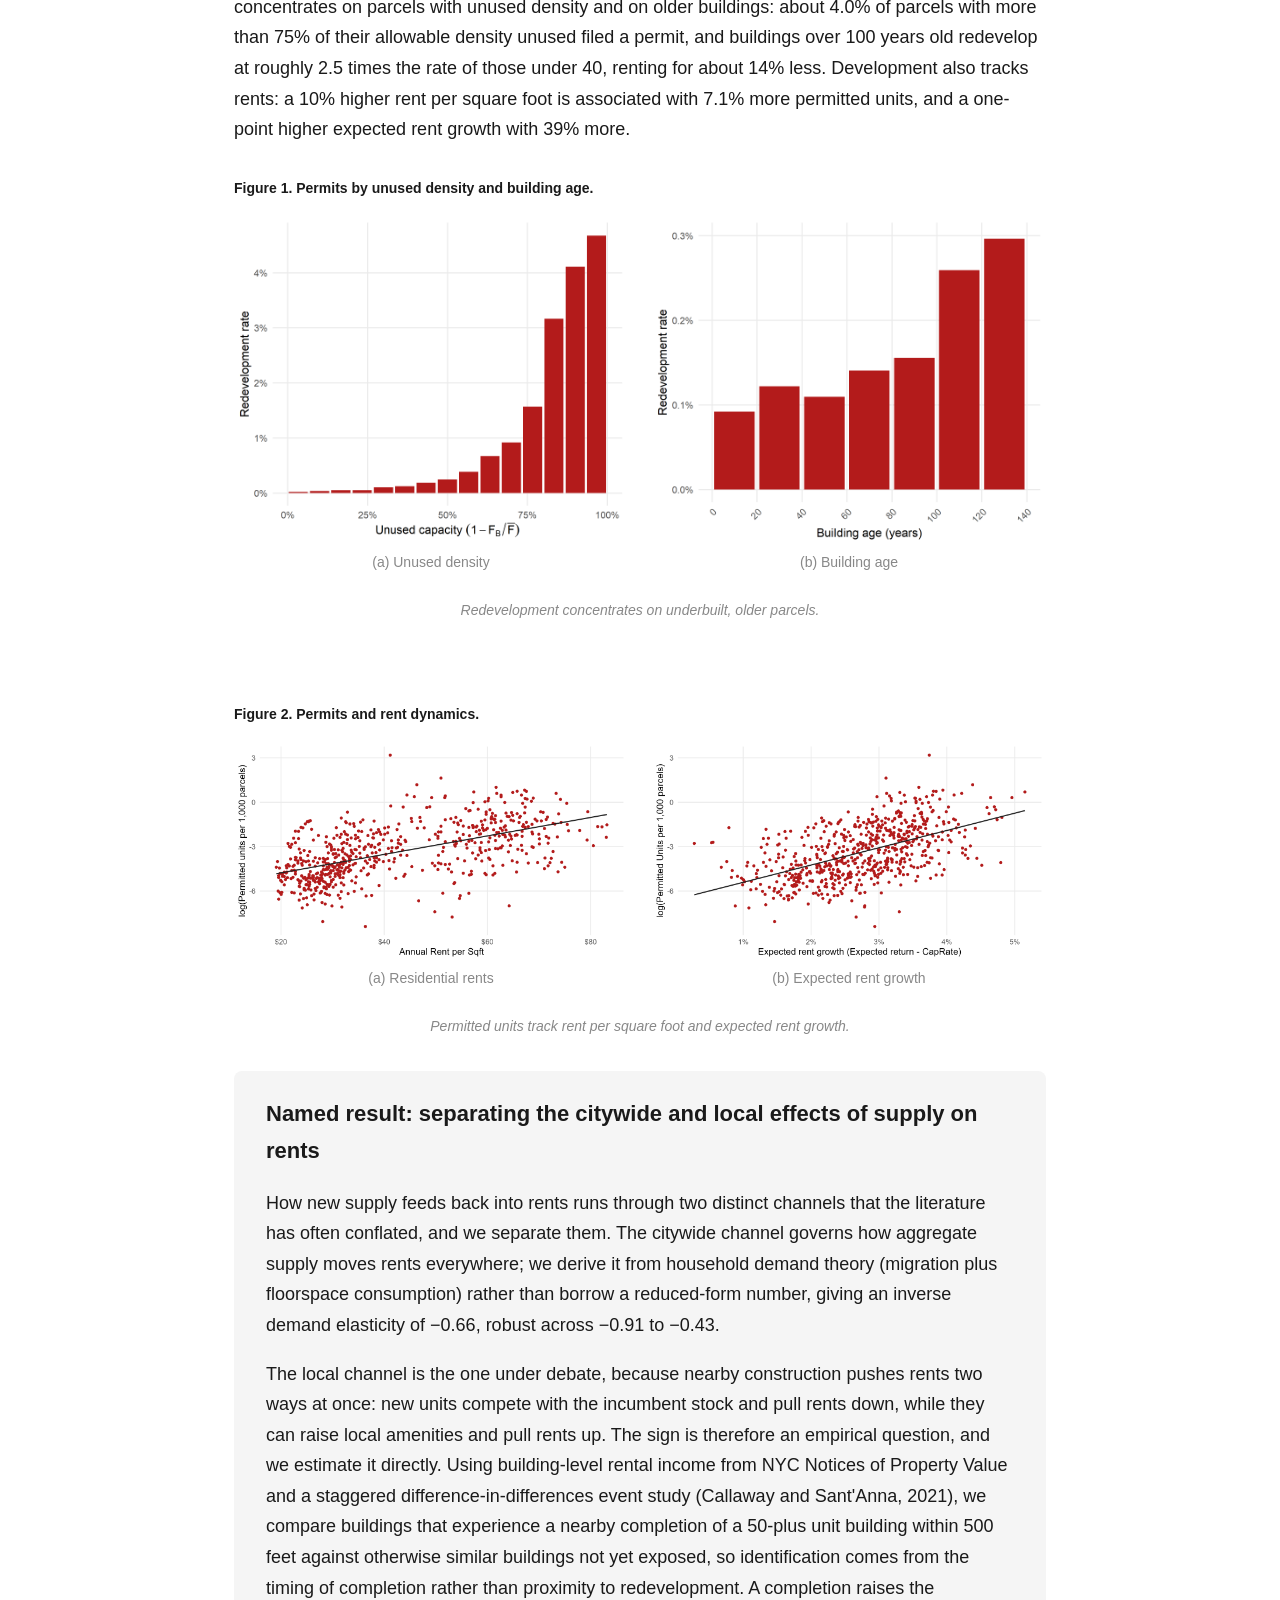
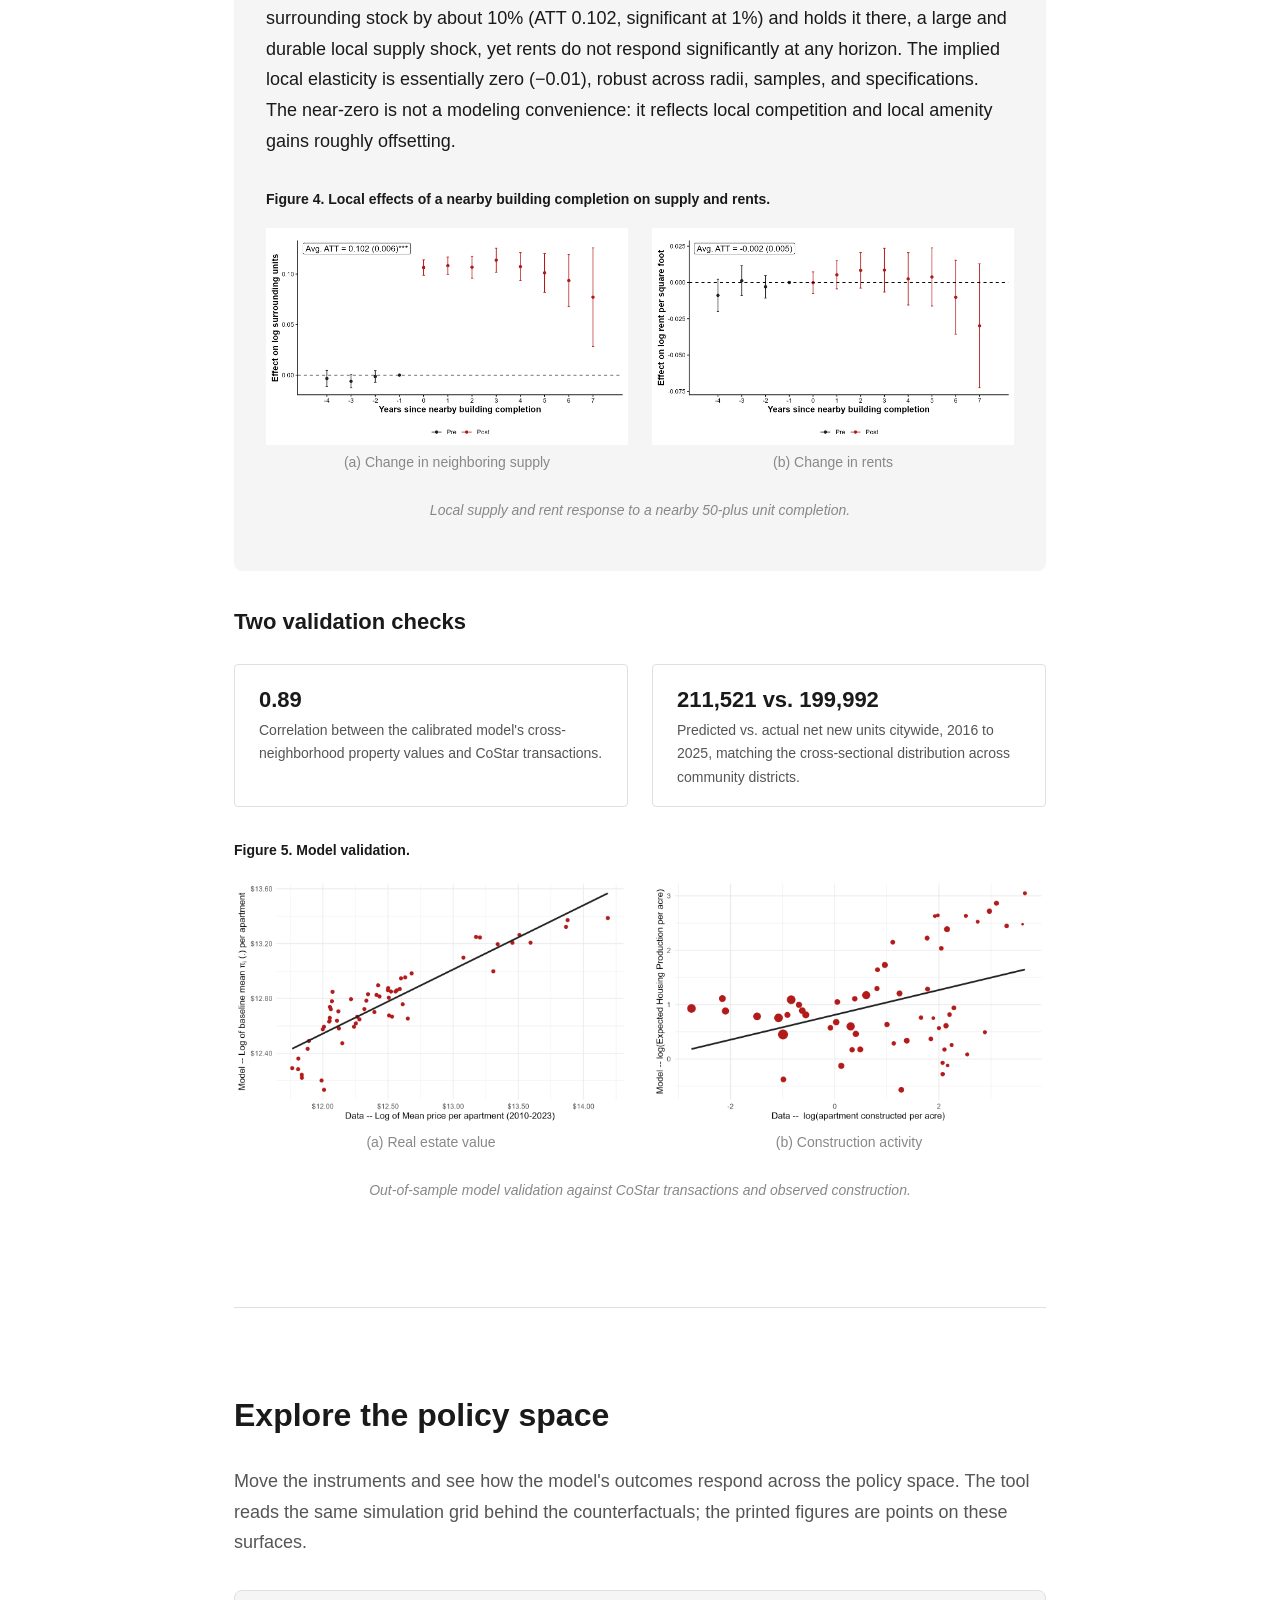
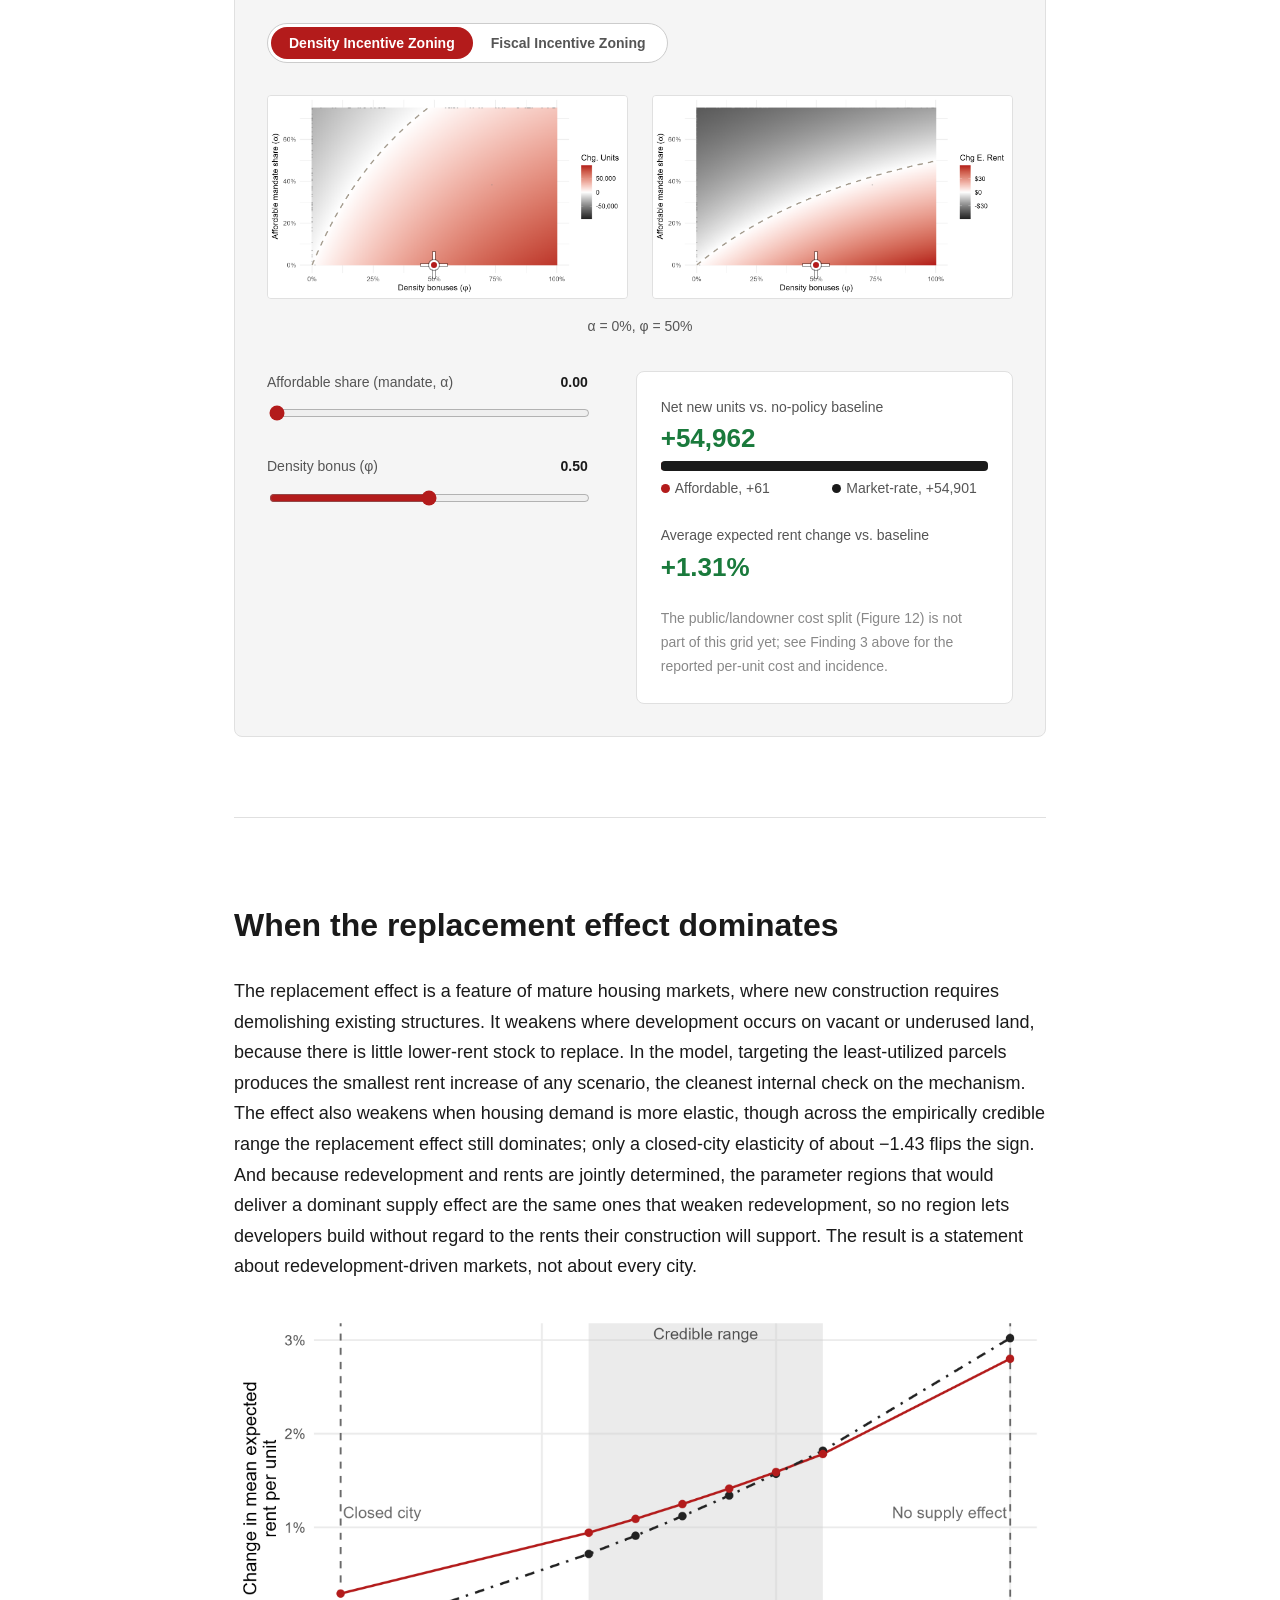
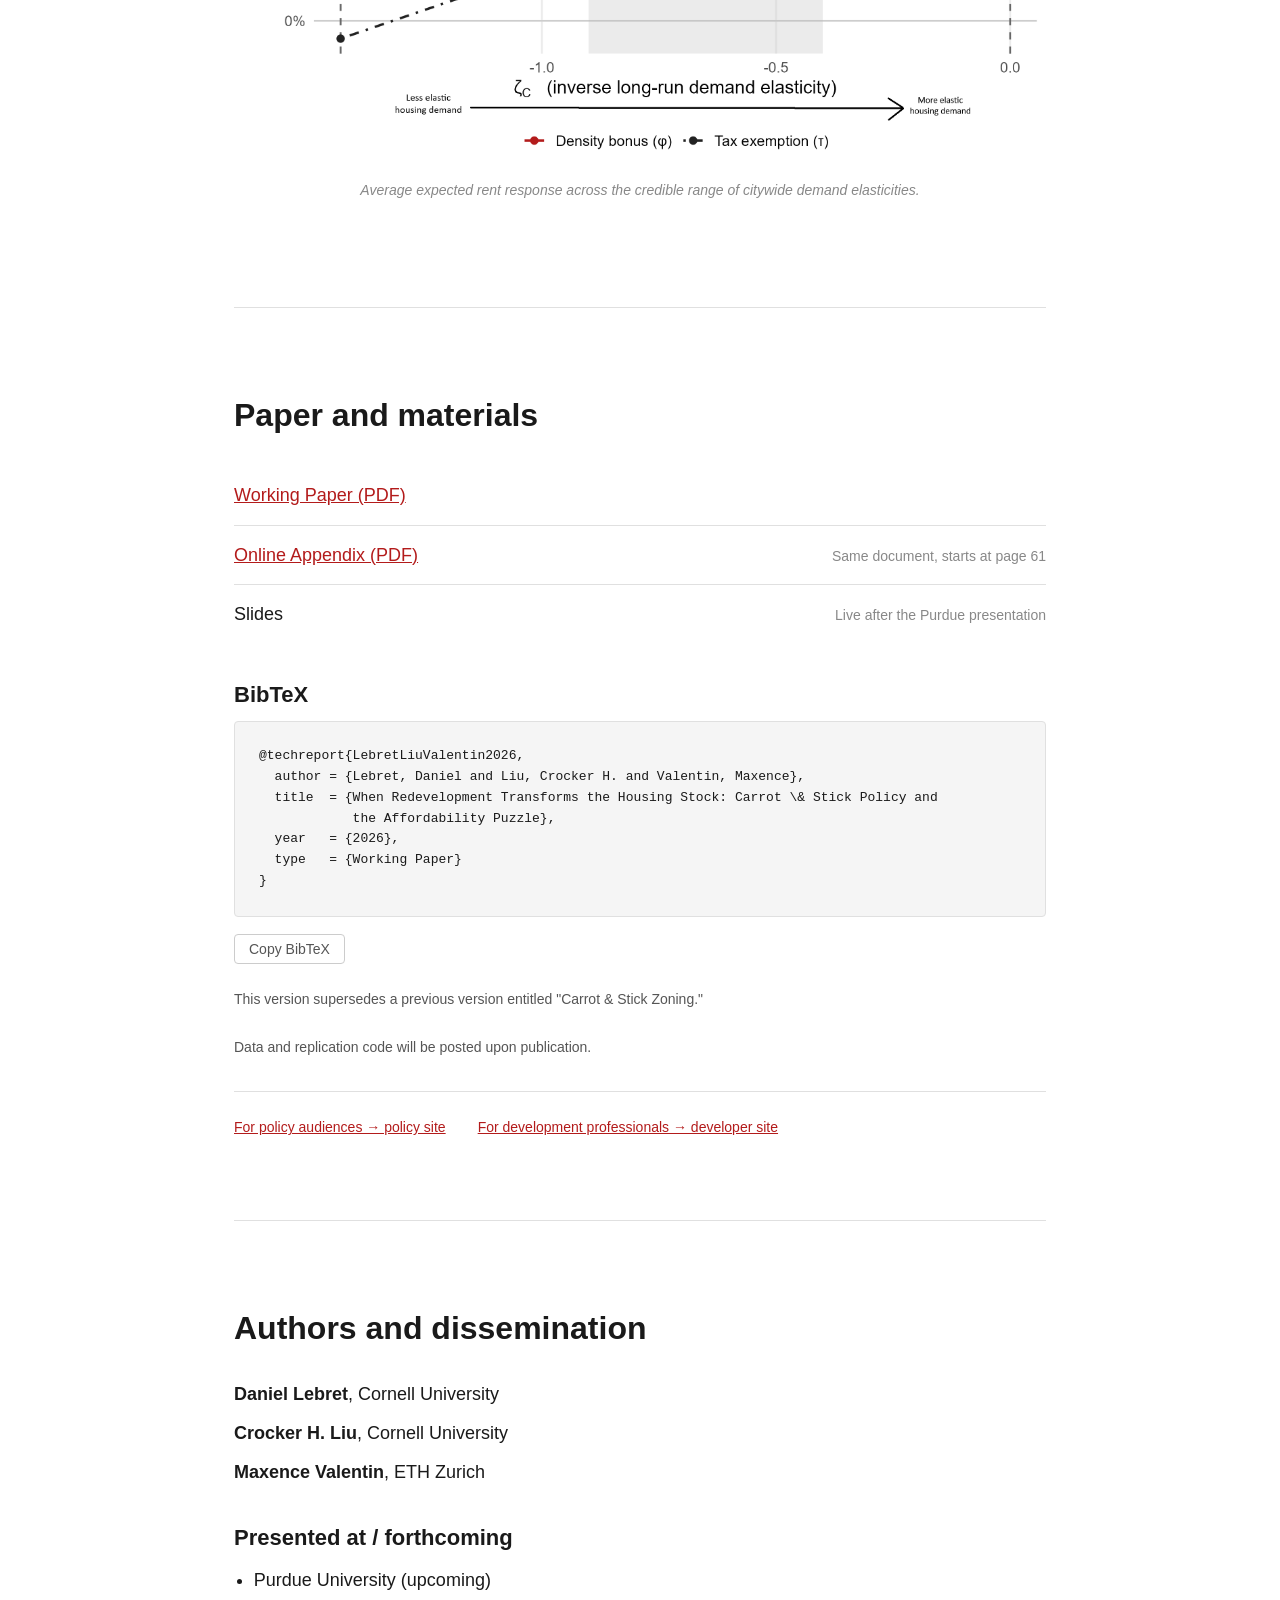
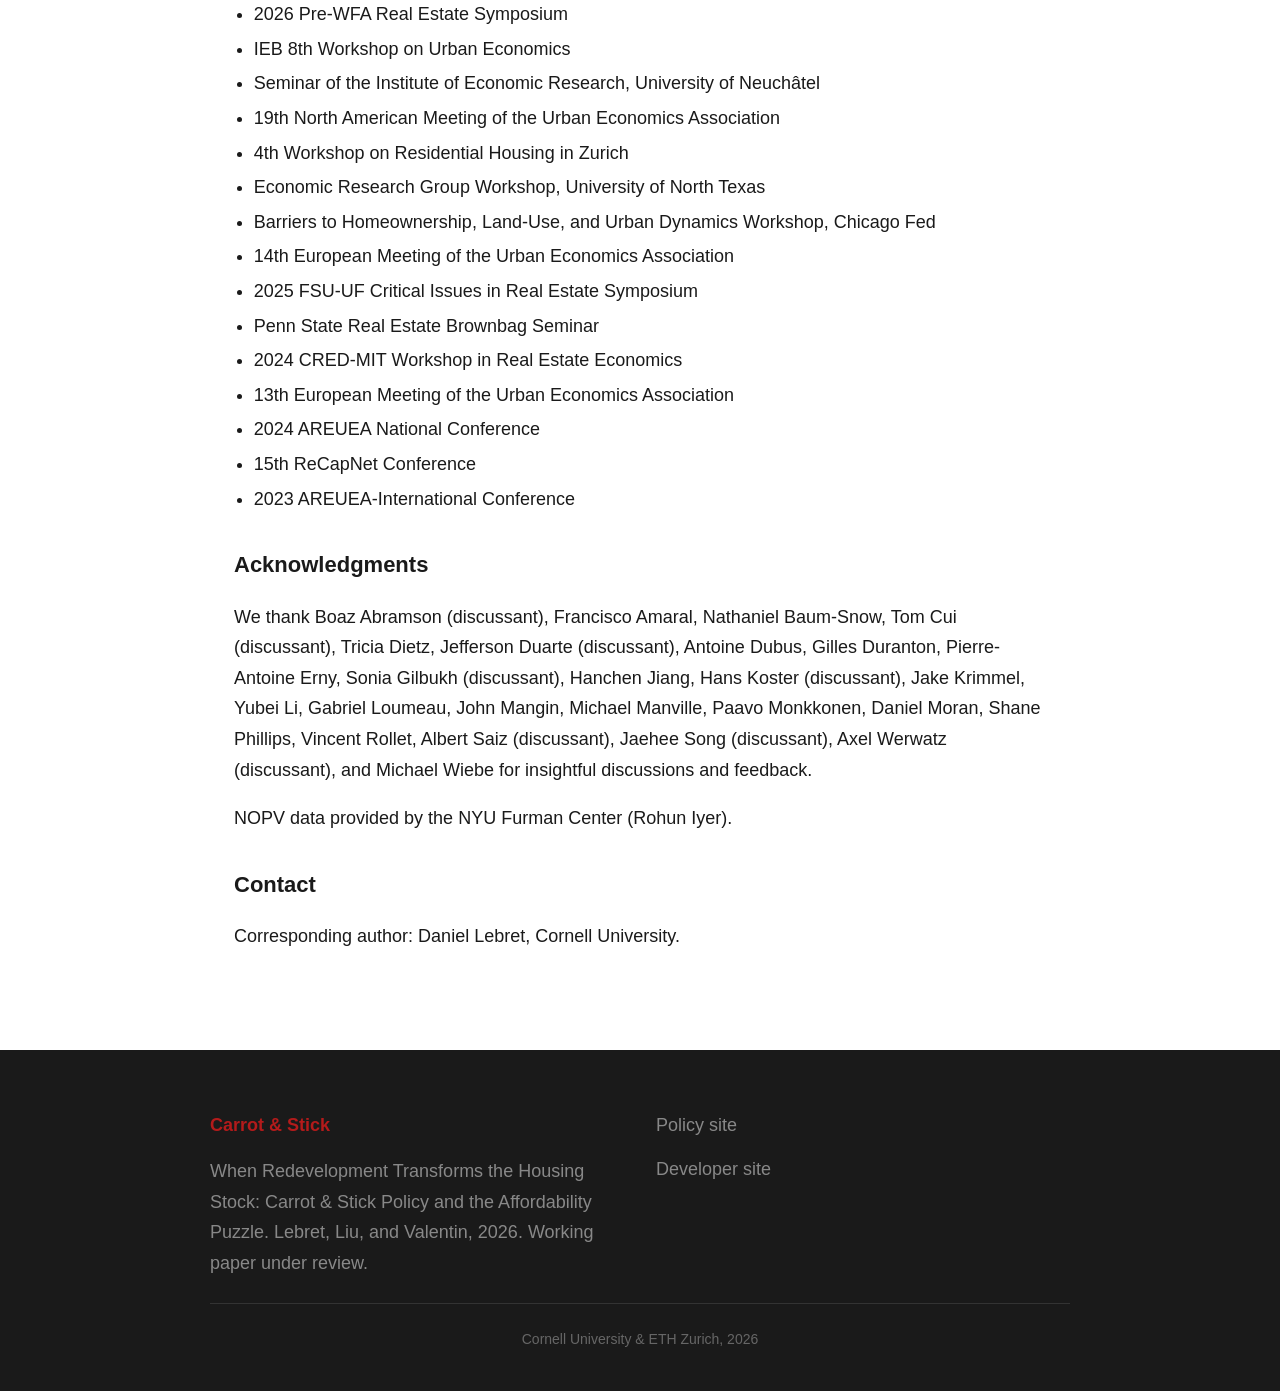
==== commit 0c6be424: "Trim literature-positioning language in The Idea section Shortens paragraph 2 (the gap in existing m" ====
--- a/academic/index.html
+++ b/academic/index.html
@@ -101,17 +101,11 @@
     </p>
 
     <p>
-      Quantitative urban models, the dominant tools for studying urban housing
-      markets, are not built to capture this. They resolve household and firm
-      location choices finely but treat housing supply through an aggregate
-      elasticity, with no individual parcel choosing when and how densely to
-      redevelop. In that setting, housing created by expanding the stock
-      cannot be distinguished from housing created by replacing existing
-      structures, so these models do not explain why policies that stimulate
-      construction simultaneously reduce the stock of inexpensive housing. We
-      address this gap by modeling housing supply as the aggregation of
-      parcel-level redevelopment decisions. We call these decisions the
-      redevelopment margin.
+      Standard descriptions of housing supply do not capture this. They treat
+      supply as a single curve that shifts with policy, with no individual
+      building or parcel choosing when, or how densely, to redevelop. We
+      instead model housing supply as the aggregation of parcel-level
+      redevelopment decisions, which we call the redevelopment margin.
     </p>
 
     <p>
@@ -143,16 +137,6 @@
           uncertainty about whether a specific building is torn down, when,
           and how big its replacement is. That is the redevelopment margin,
           and the whole paper is built on it.
-        </li>
-        <li>
-          <strong>A model that does what neither existing approach can.</strong>
-          Quantitative urban models resolve location finely but treat supply
-          as a smooth aggregate; the city-growth literature models renewal
-          coarsely, without an individual parcel making a timed, density
-          decision under uncertainty. This framework does both, embedded in a
-          spatial equilibrium where the citywide and local rent effects those
-          decisions produce feed back into the rent process each developer is
-          reacting to.
         </li>
         <li>
           <strong>The counterintuitive result it makes visible.</strong>
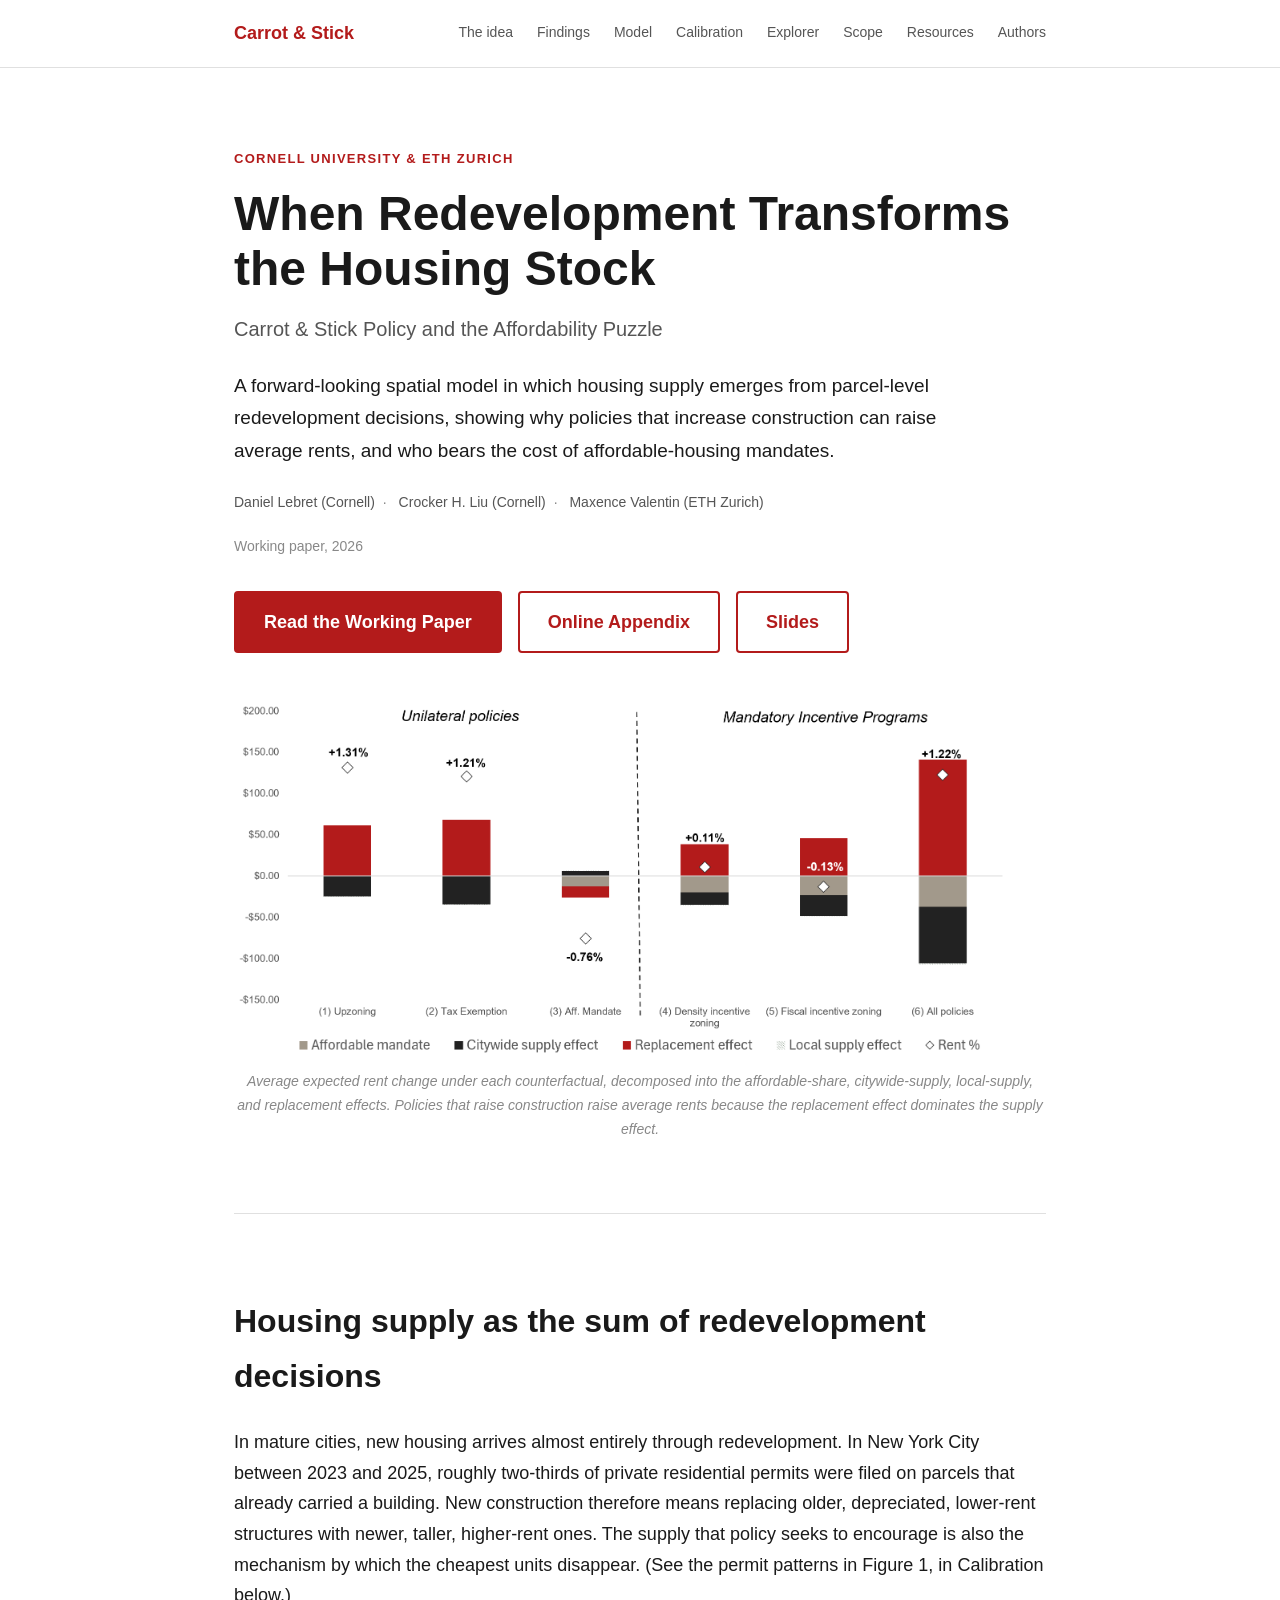
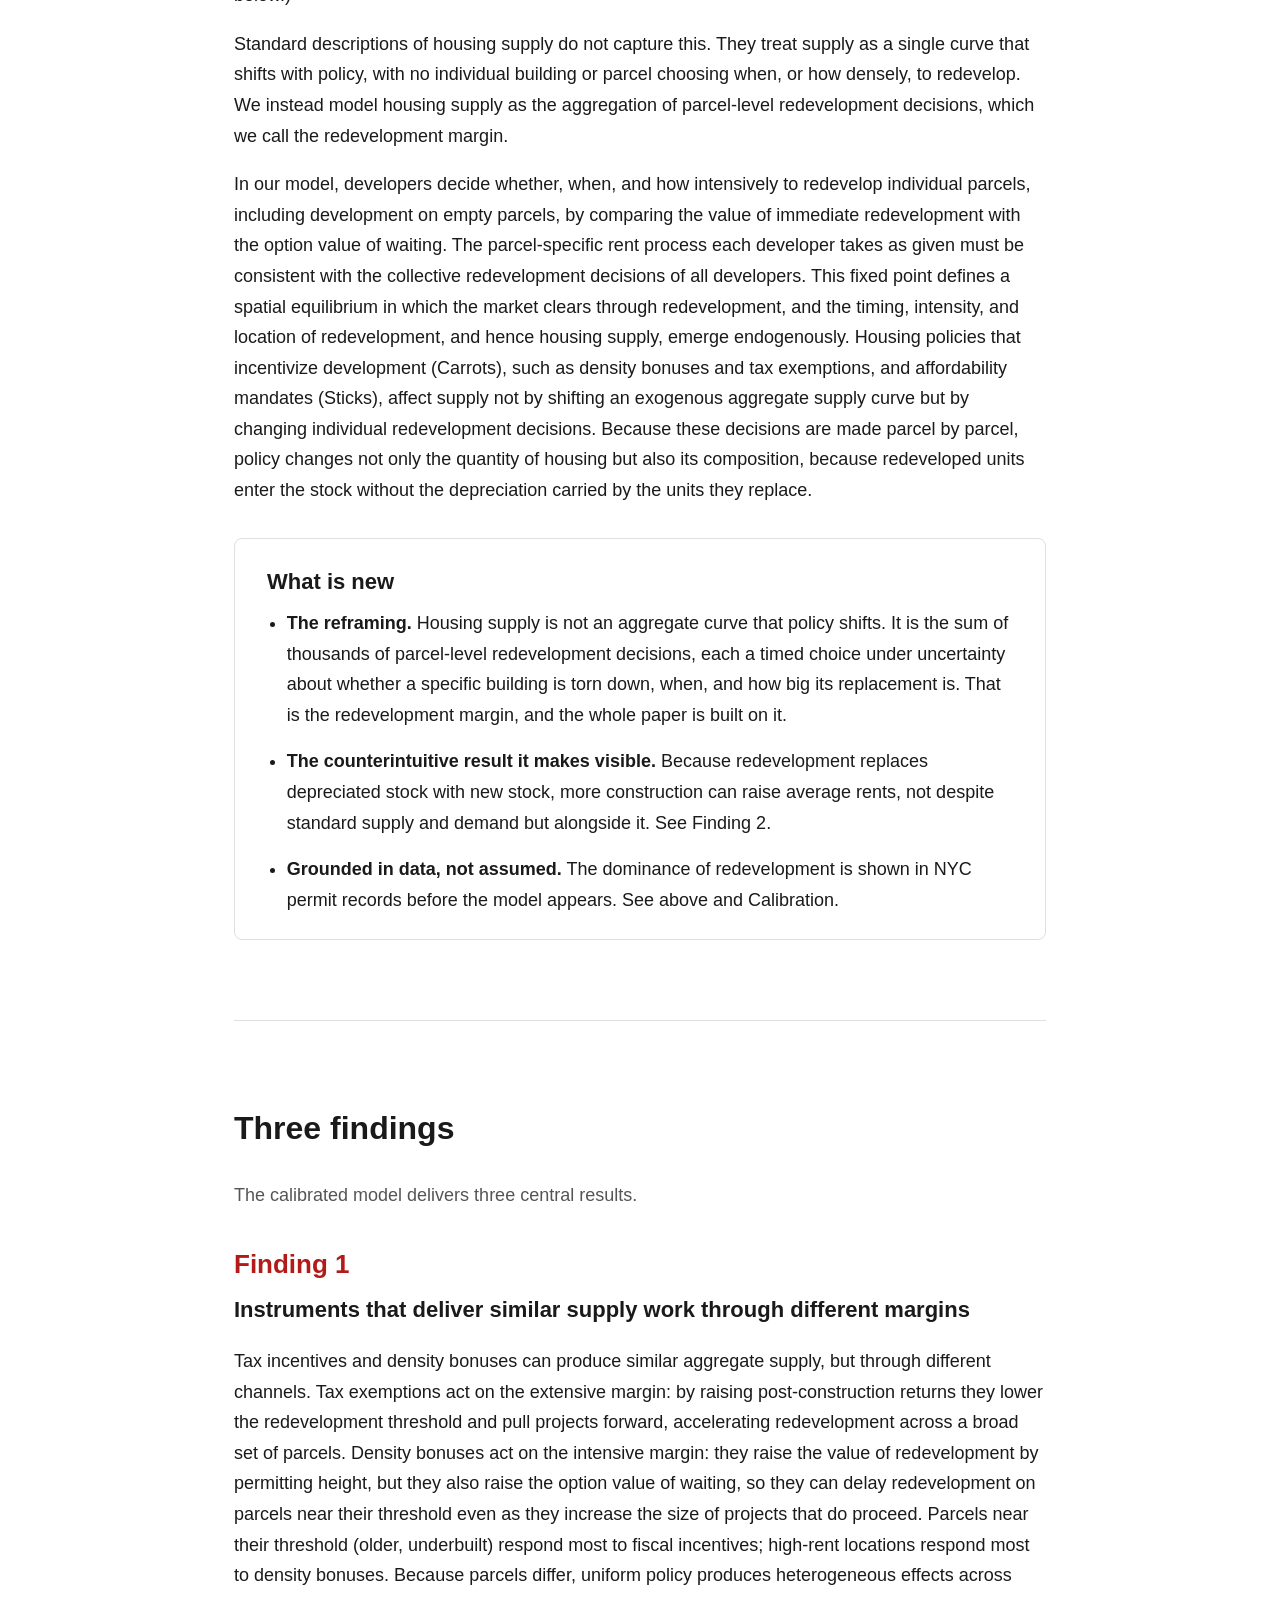
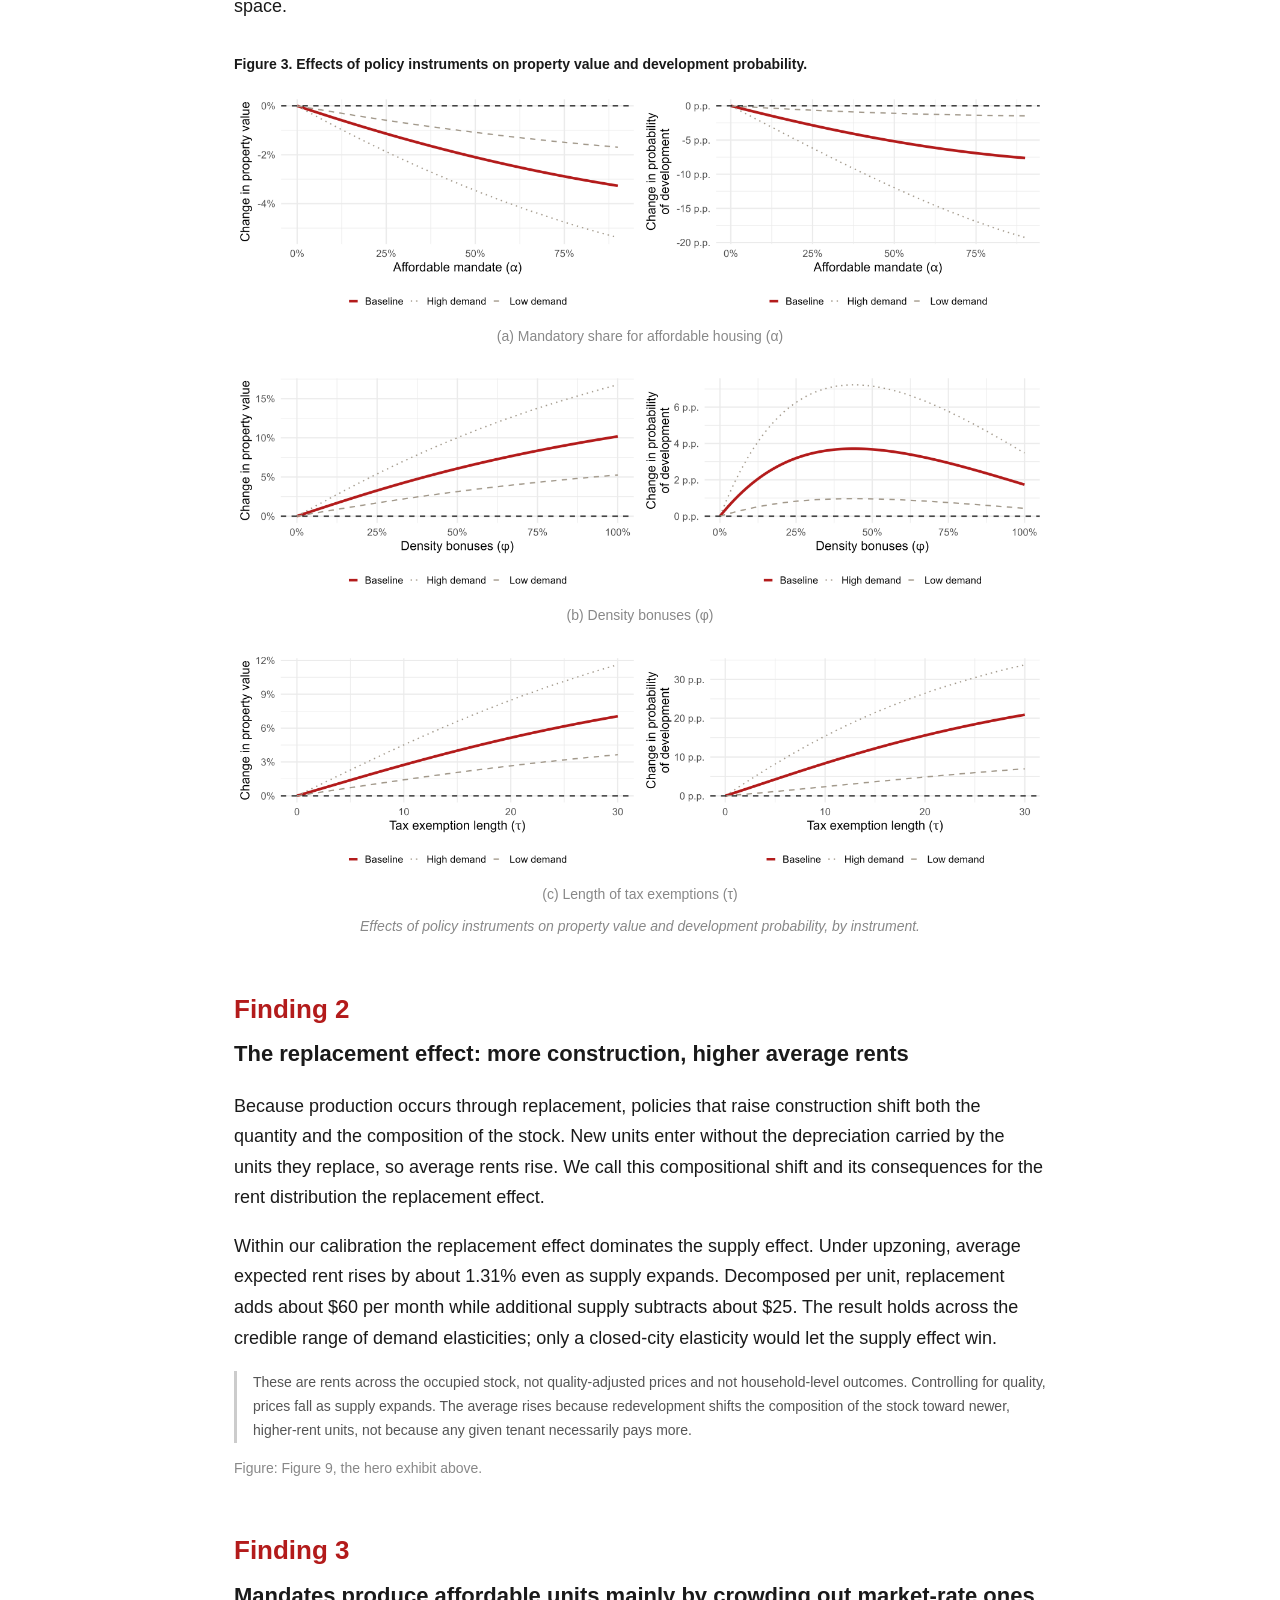
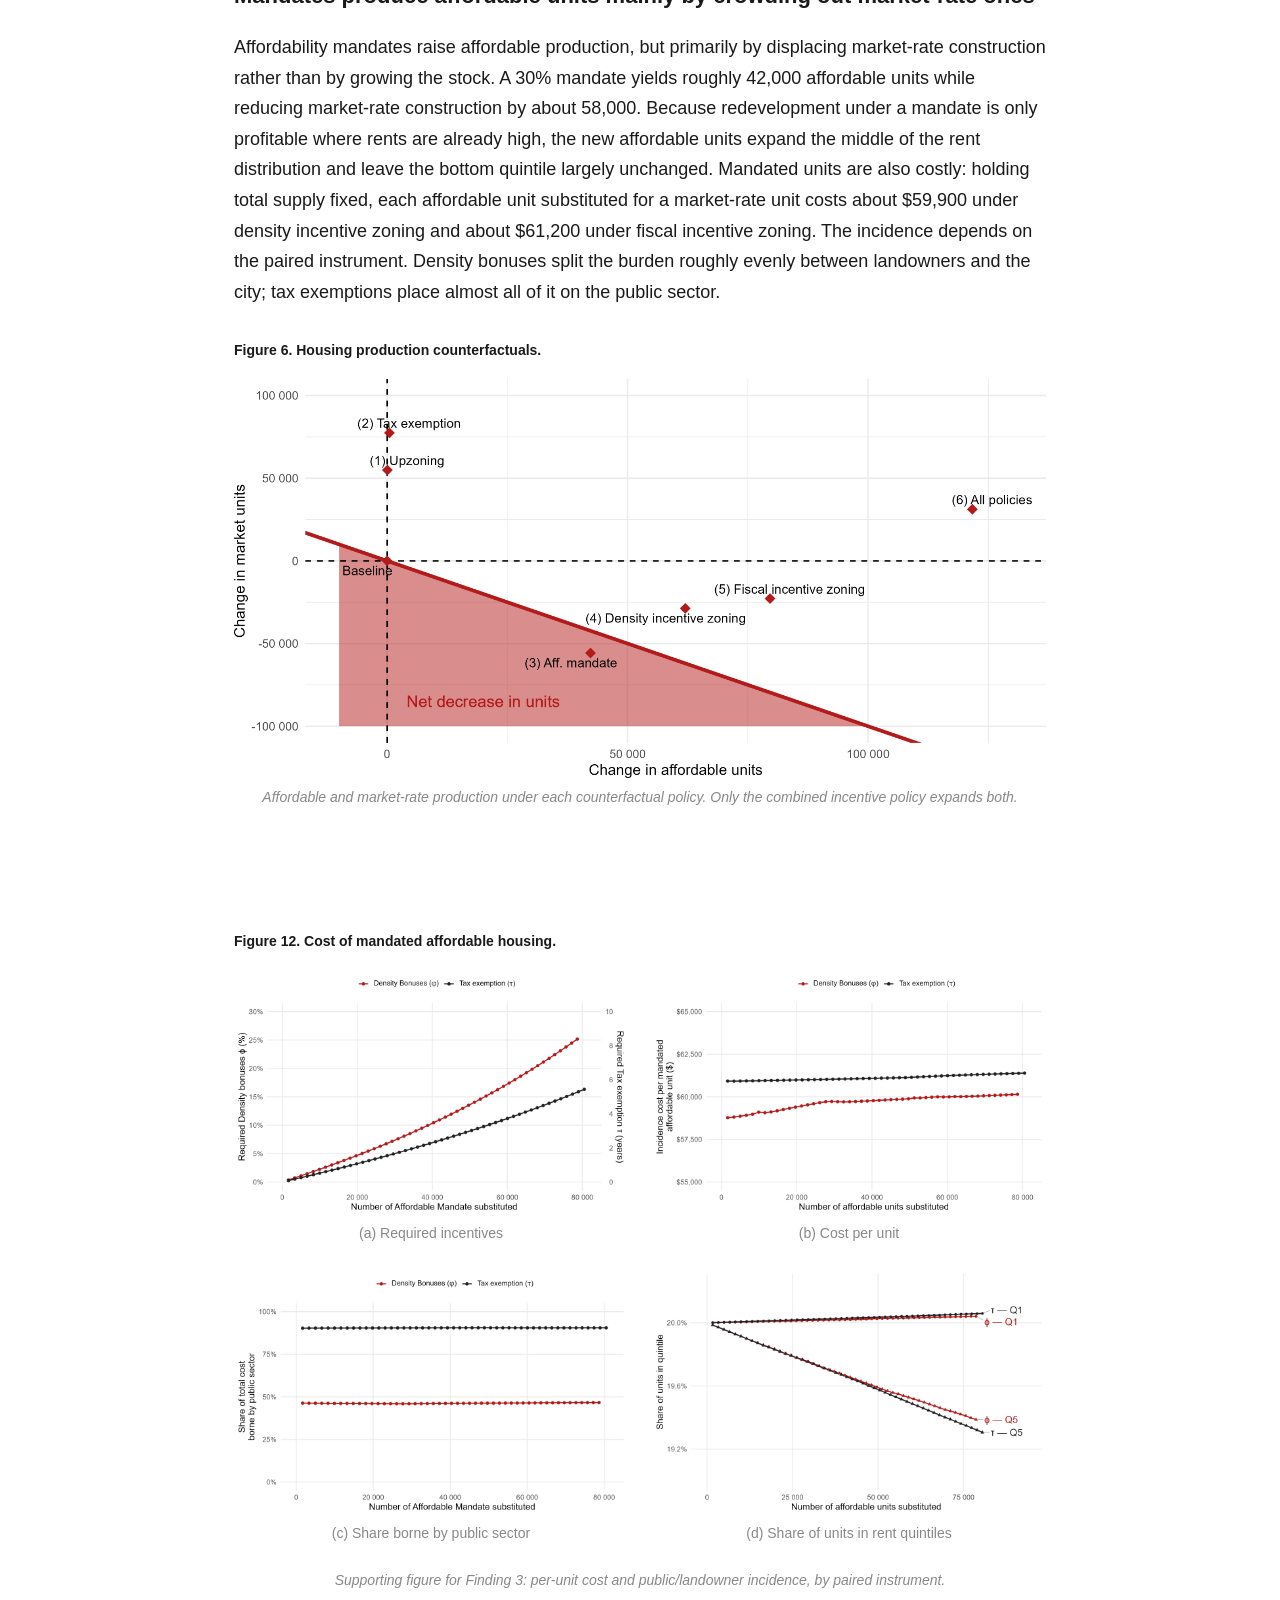
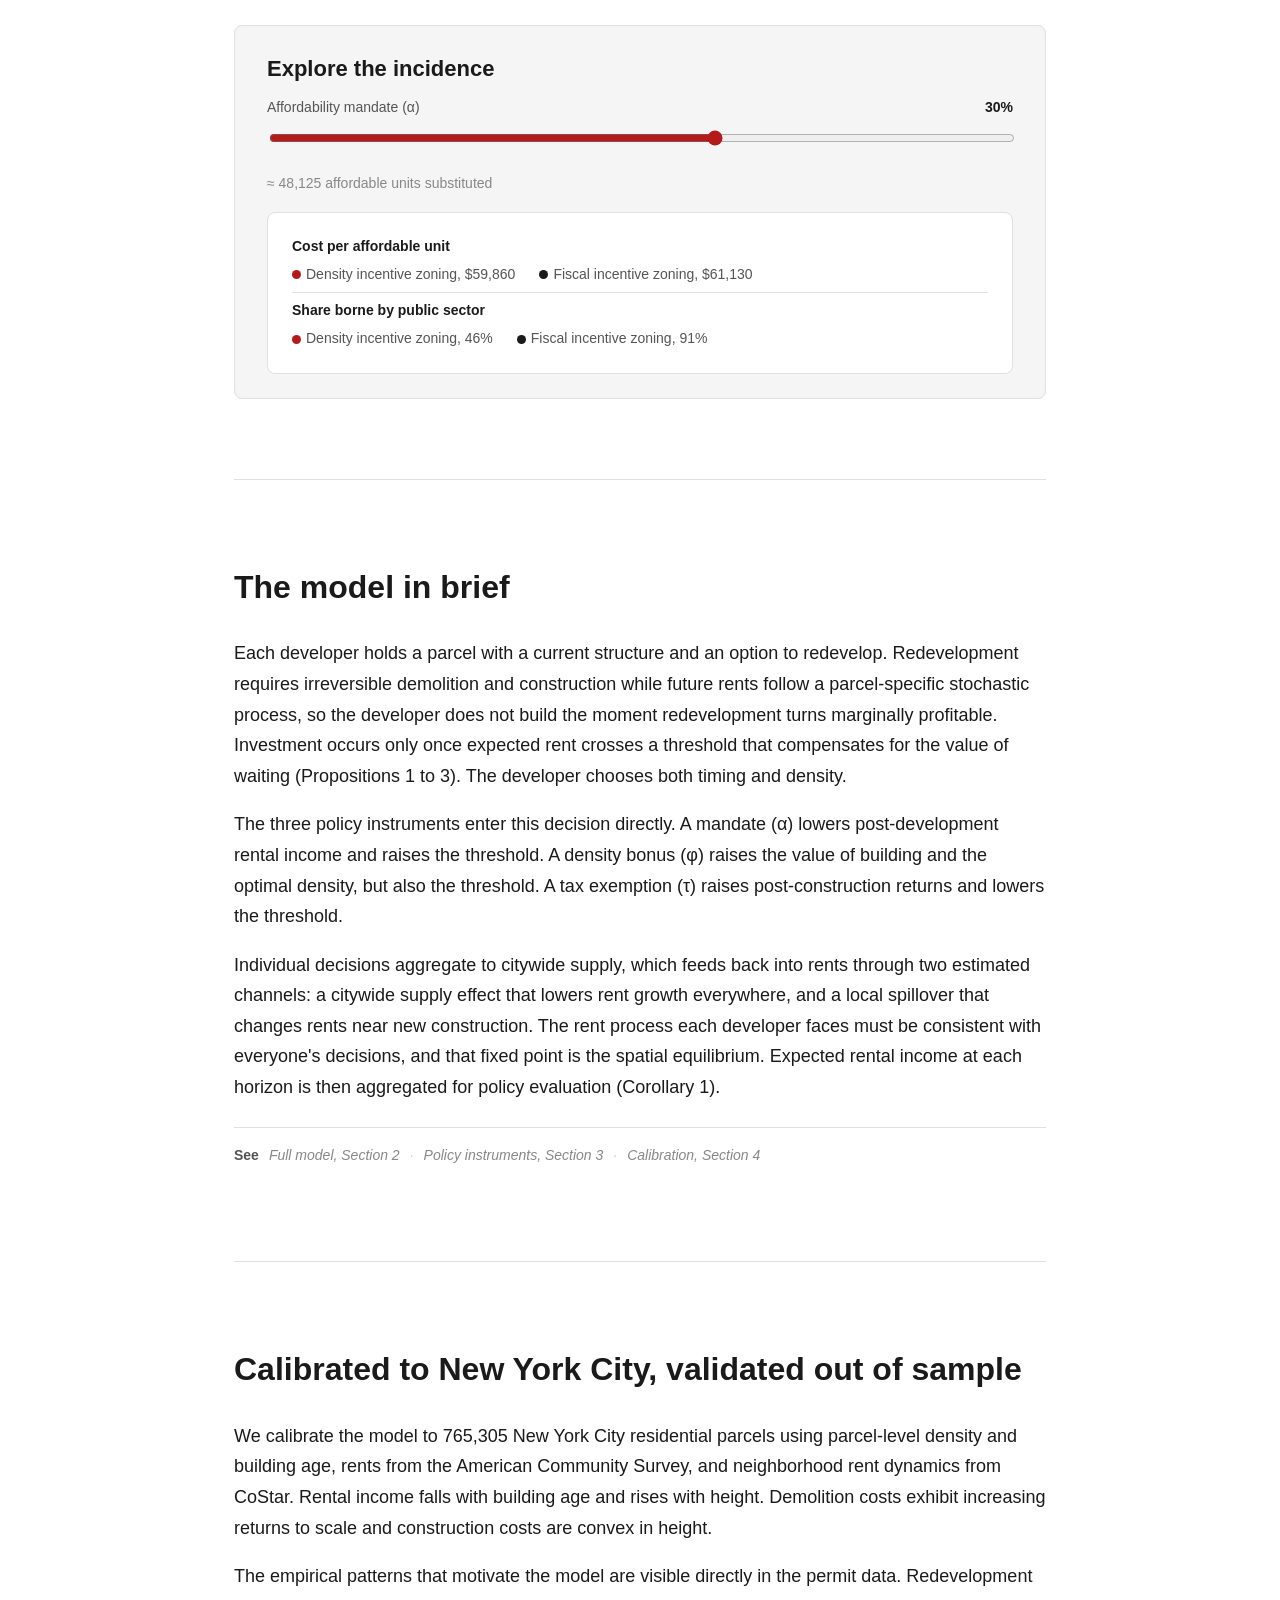
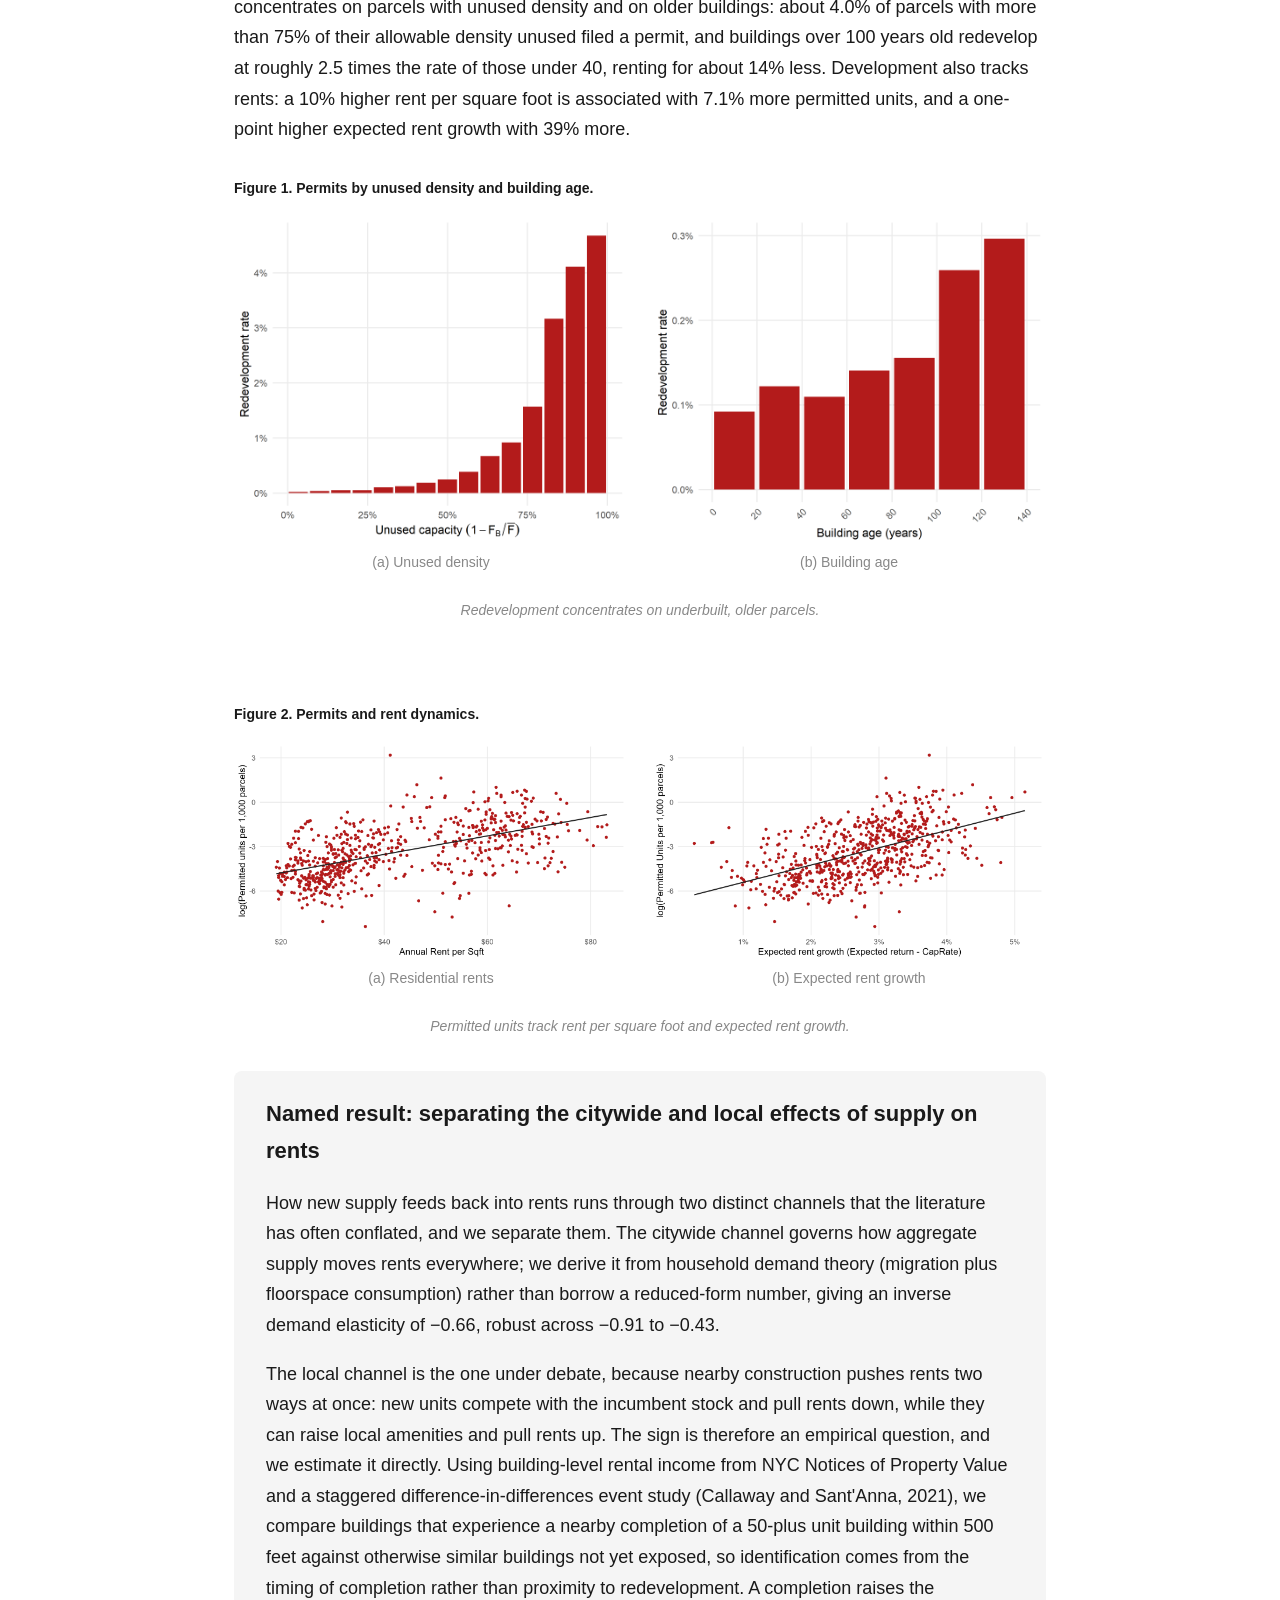
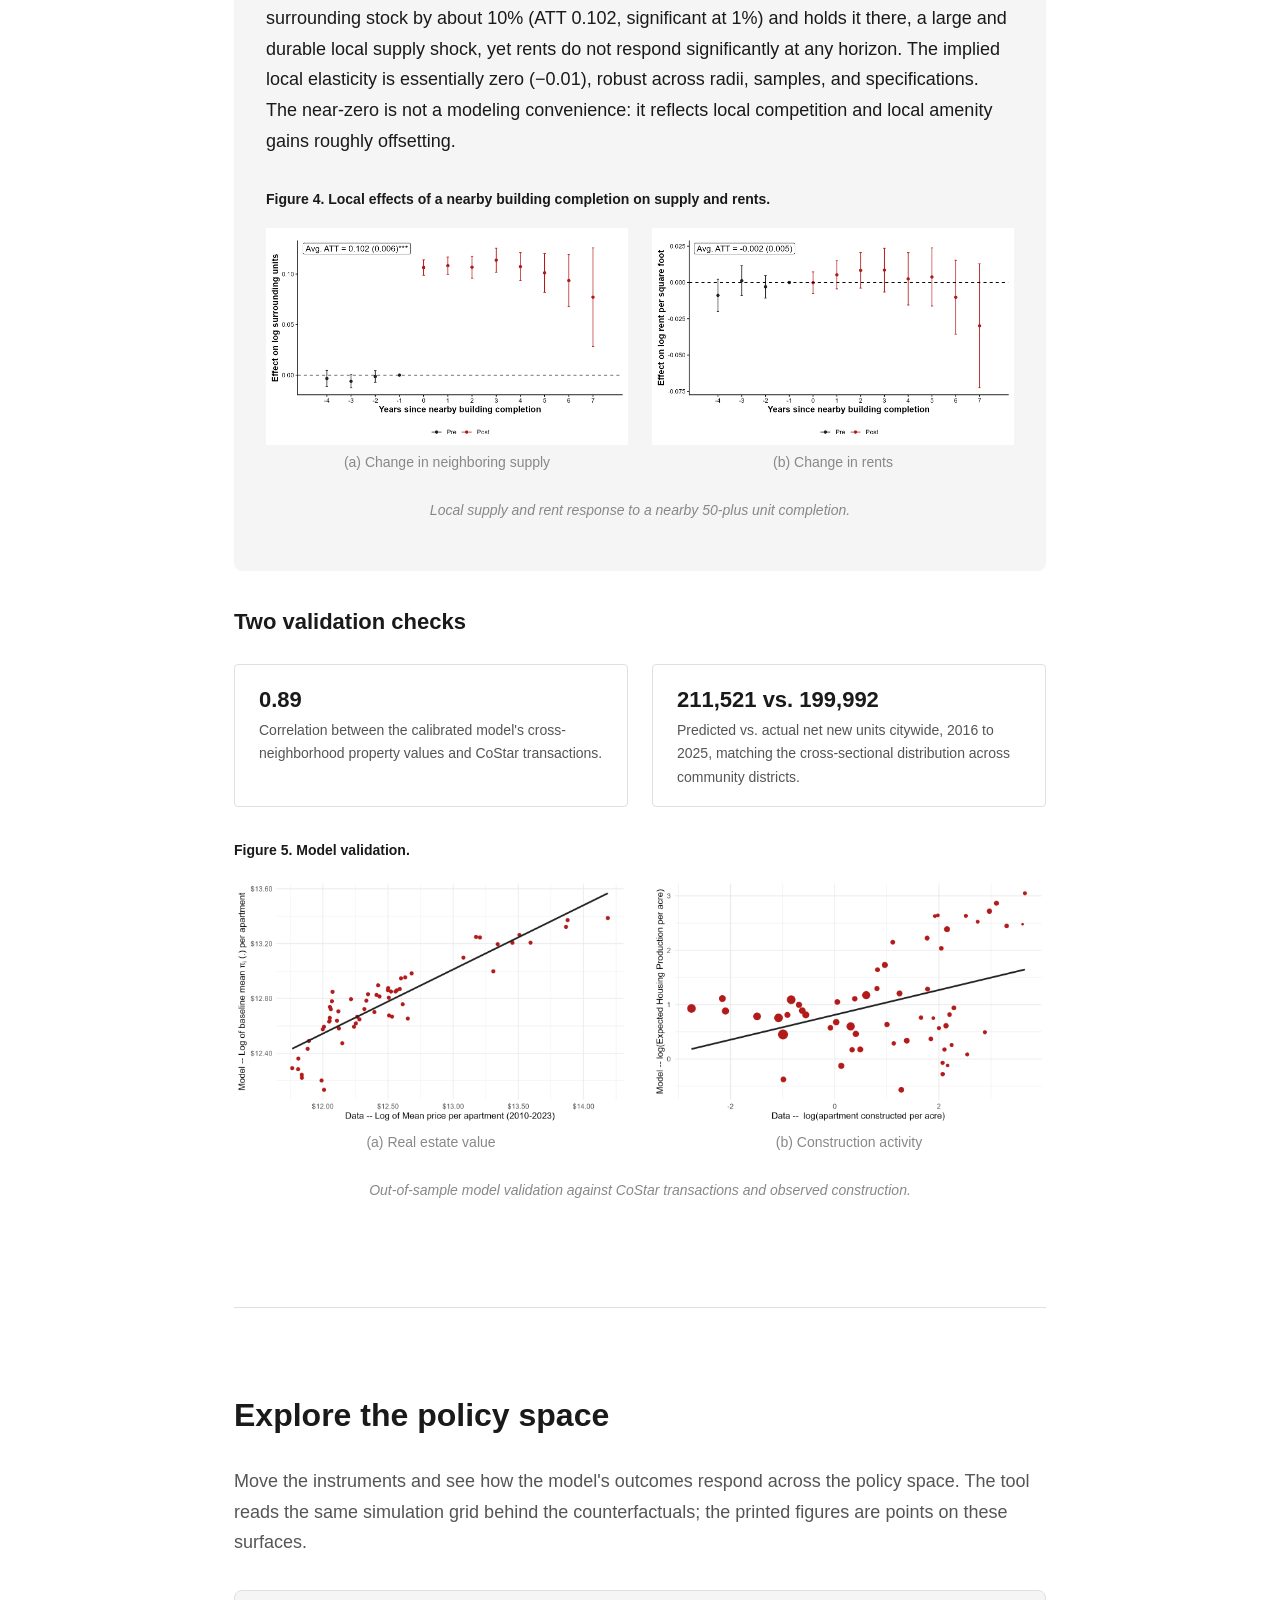
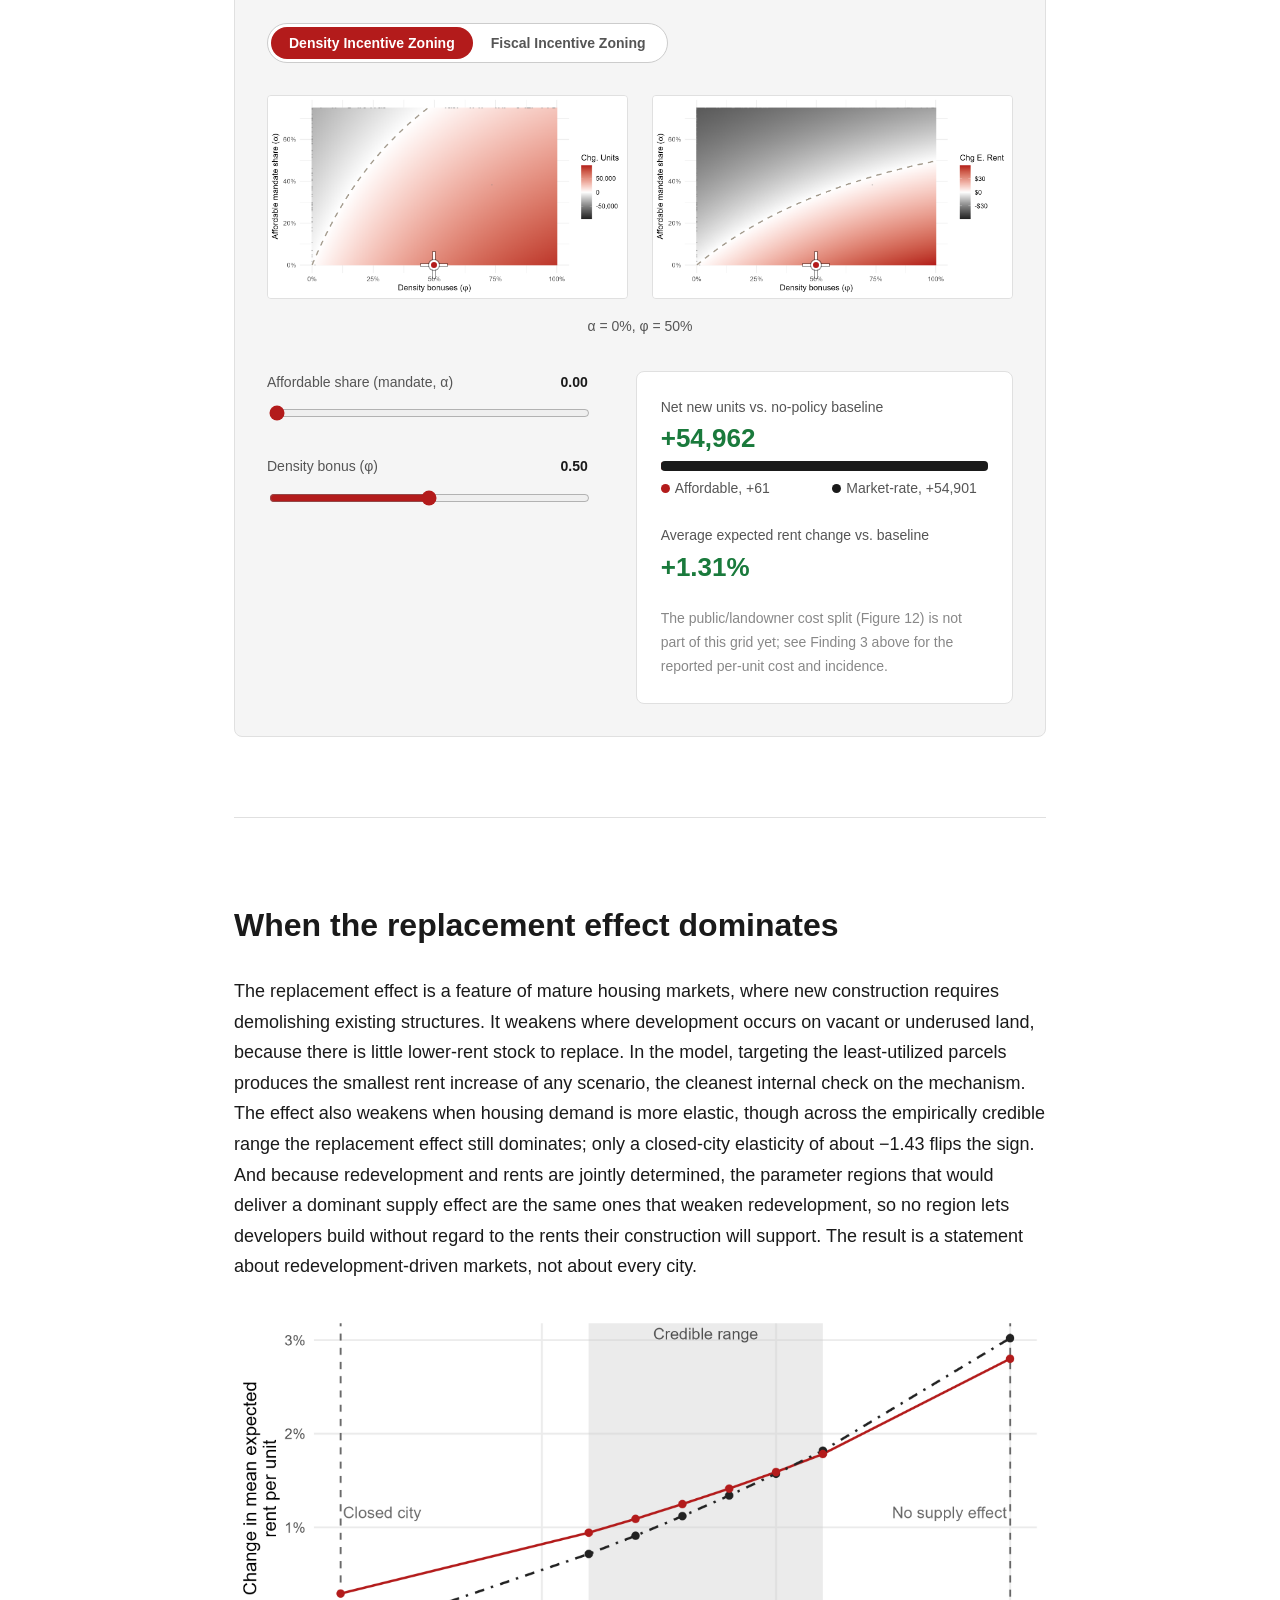
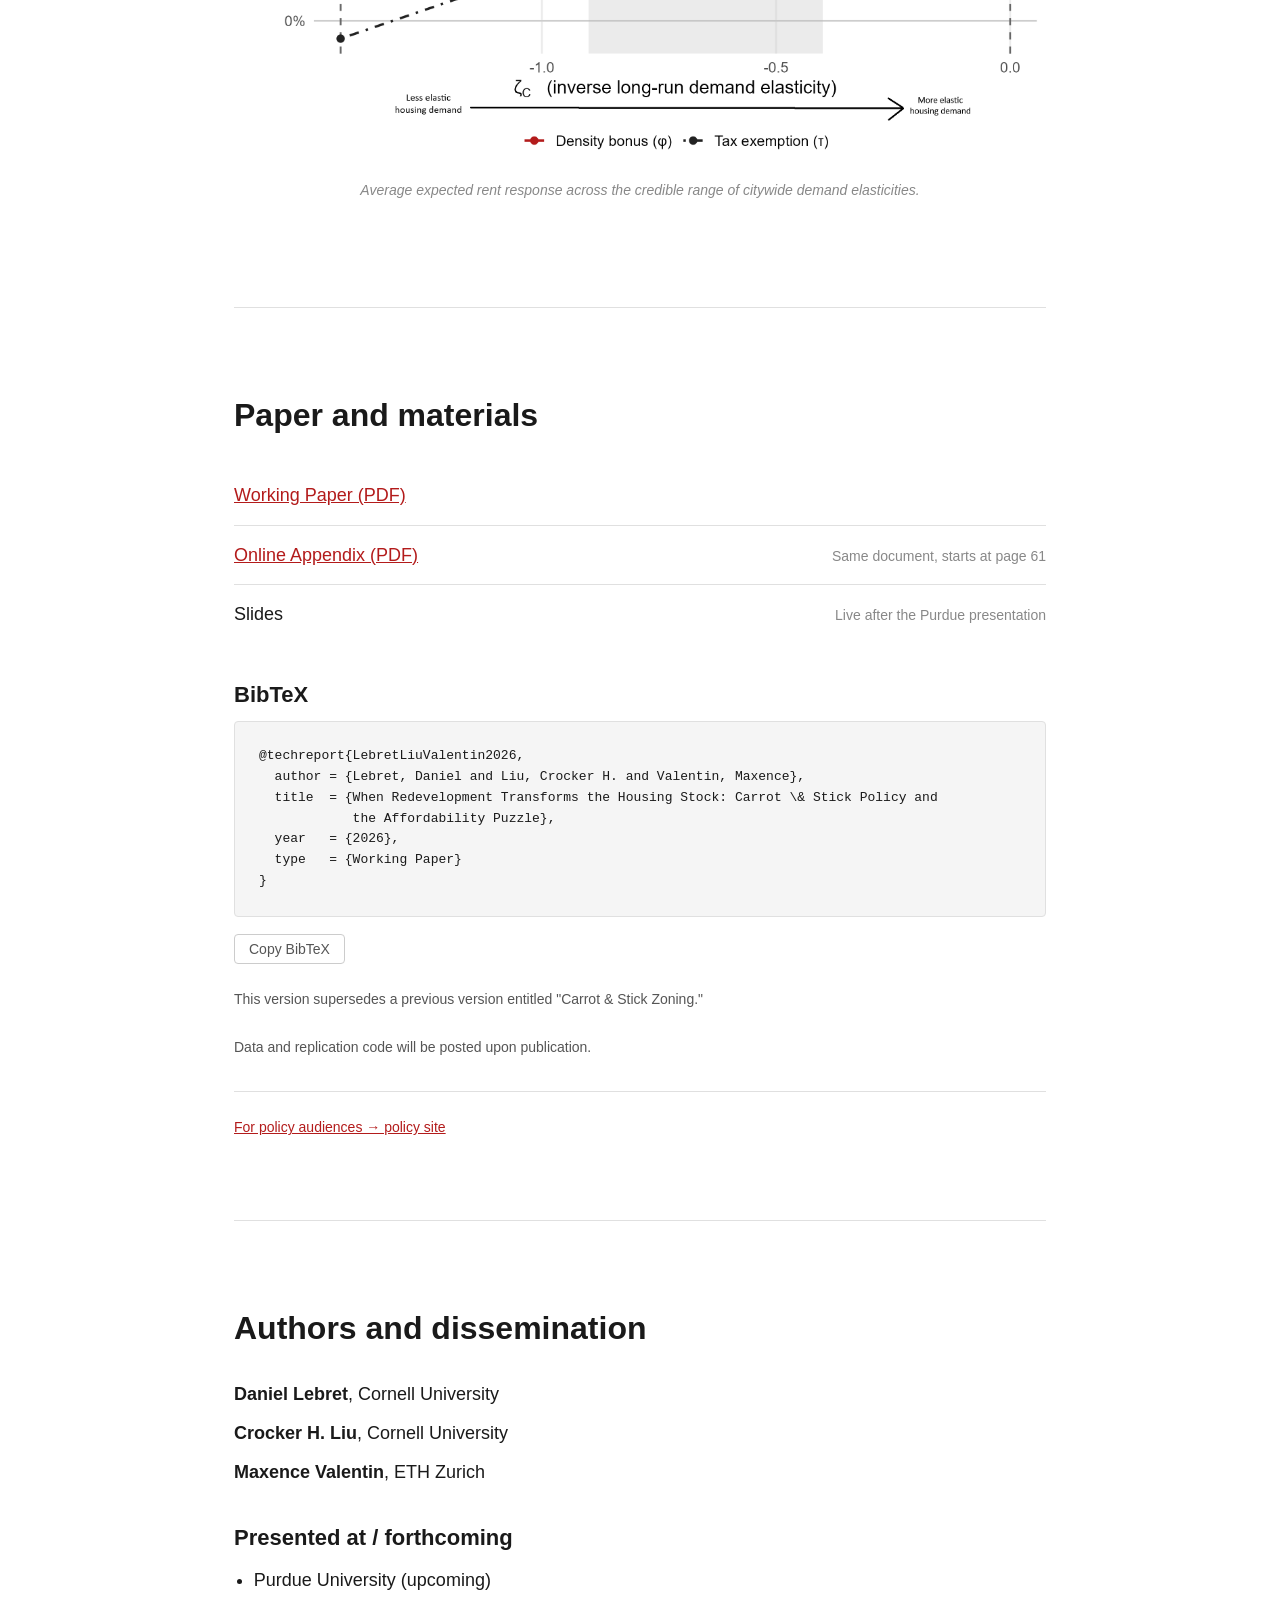
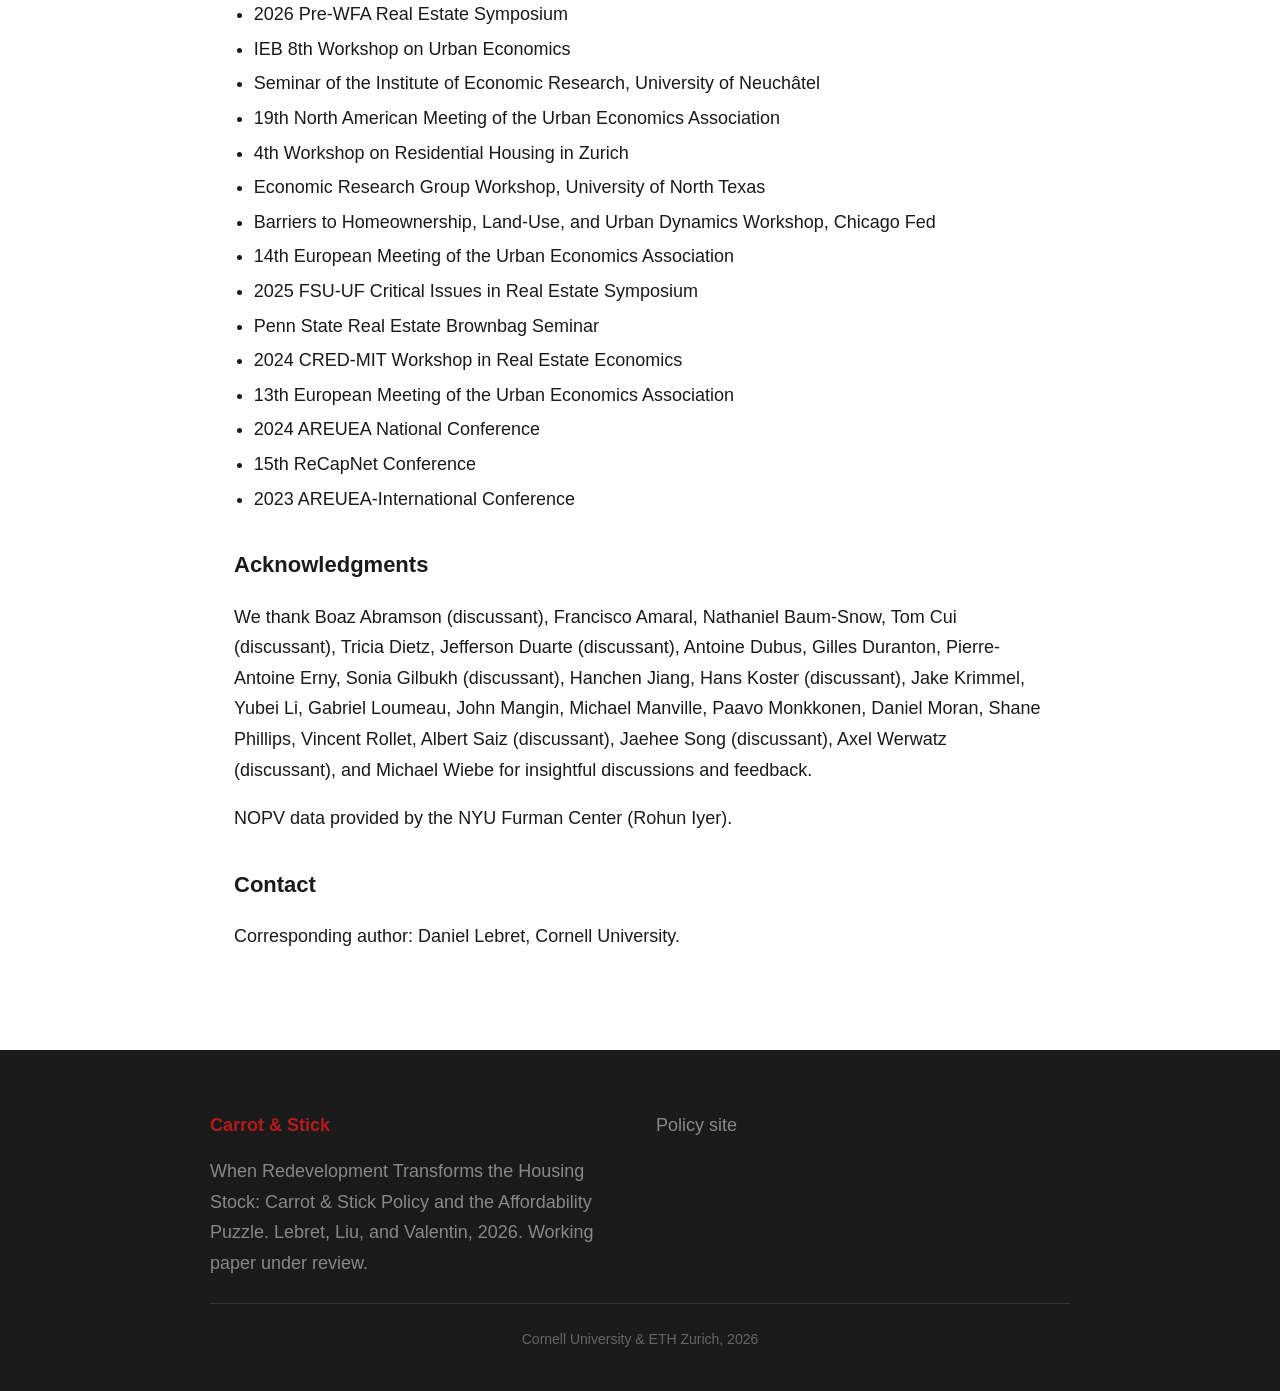
==== commit baa22868: "Remove developer site link from academic site Resources and footer The old standalone developer site" ====
--- a/academic/index.html
+++ b/academic/index.html
@@ -6,6 +6,12 @@
 <title>When Redevelopment Transforms the Housing Stock</title>
 <meta name="description" content="Carrot & Stick Policy and the Affordability Puzzle: a forward-looking spatial model of parcel-level redevelopment, and why policies that increase construction can raise average rents." />
 <link rel="stylesheet" href="styles.css" />
+<!-- Umami analytics. Tracks base pageviews automatically; custom events
+     (data-umami-event attributes below, and umami.track() calls at the
+     bottom of this file) are all prefixed "academic_" since this Umami
+     property will eventually be shared across the academic, developer, and
+     policy sites on one domain. -->
+<script defer src="https://cloud.umami.is/script.js" data-website-id="394d1bdc-4a93-44ba-962a-d291e82db58c"></script>
 <script>
   // Defined in <head>, ahead of any <img> in the body, so it exists before a
   // same-origin 404 on a not-yet-exported figure can fire onerror. The
@@ -66,10 +72,10 @@
     </p>
     <p class="date-line">Working paper, 2026</p>
     <div class="hero-actions">
-      <a class="button button-primary" href="../resources/papers/Carrot_and_Stick_Policy.pdf" target="_blank" rel="noopener">Read the Working Paper</a>
-      <a class="button button-secondary" href="../resources/papers/Carrot_and_Stick_Policy.pdf#page=61" target="_blank" rel="noopener">Online Appendix</a>
+      <a class="button button-primary" href="../resources/papers/Carrot_and_Stick_Policy.pdf" target="_blank" rel="noopener" data-umami-event="academic_download_working_paper">Read the Working Paper</a>
+      <a class="button button-secondary" href="../resources/papers/Carrot_and_Stick_Policy.pdf#page=61" target="_blank" rel="noopener" data-umami-event="academic_download_appendix">Online Appendix</a>
       <!-- Slides URL pending, live after the Purdue presentation -->
-      <a class="button button-secondary" href="#resources">Slides</a>
+      <a class="button button-secondary" href="#resources" data-umami-event="academic_download_slides">Slides</a>
     </div>
 
     <div class="figure-block">
@@ -560,10 +566,10 @@
 
     <ul class="resource-list">
       <li>
-        <a href="../resources/papers/Carrot_and_Stick_Policy.pdf" target="_blank" rel="noopener">Working Paper (PDF)</a>
+        <a href="../resources/papers/Carrot_and_Stick_Policy.pdf" target="_blank" rel="noopener" data-umami-event="academic_download_working_paper">Working Paper (PDF)</a>
       </li>
       <li>
-        <a href="../resources/papers/Carrot_and_Stick_Policy.pdf#page=61" target="_blank" rel="noopener">Online Appendix (PDF)</a>
+        <a href="../resources/papers/Carrot_and_Stick_Policy.pdf#page=61" target="_blank" rel="noopener" data-umami-event="academic_download_appendix">Online Appendix (PDF)</a>
         <span class="resource-status">Same document, starts at page 61</span>
       </li>
       <li>
@@ -587,14 +593,12 @@
     <p class="replication-note">Data and replication code will be posted upon publication.</p>
 
     <div class="cross-links">
-      <!-- Temporary: policy/ isn't built in this repo yet, so this points to
-           the existing live policy site. Replace with ../policy/index.html
-           once that subfolder is built here. -->
-      <a href="https://daniellebret.github.io/carrot-and-stick-website">For policy audiences &rarr; policy site</a>
-      <!-- Temporary: developer/ isn't built in this repo yet, so this points
-           to the existing live developer site. Replace with
-           ../developer/index.html once that subfolder is built here. -->
-      <a href="https://daniellebret.github.io/carrot-and-stick-developer">For development professionals &rarr; developer site</a>
+      <a href="../policy/index.html">For policy audiences &rarr; policy site</a>
+      <!-- Developer site link deliberately removed: the old standalone
+           developer site's content reads as negotiation/lobbying advice
+           toward developers, which we don't want actively surfaced from
+           this site while a proper rebuild is pending. Re-add once
+           ../developer/index.html exists in this repo. -->
     </div>
   </section>
 
@@ -661,11 +665,12 @@
       </p>
     </div>
     <div class="footer-right">
-      <!-- Temporary: see the matching comment in the Resources cross-links
-           above. Both footer links repoint to ../policy/ and ../developer/
-           once those subfolders are built in this repo. -->
-      <a class="footer-link" href="https://daniellebret.github.io/carrot-and-stick-website">Policy site</a><br />
-      <a class="footer-link" href="https://daniellebret.github.io/carrot-and-stick-developer">Developer site</a>
+      <a class="footer-link" href="../policy/index.html">Policy site</a><br />
+      <!-- Developer site link deliberately removed: the old standalone
+           developer site's content reads as negotiation/lobbying advice
+           toward developers, which we don't want actively surfaced from
+           this site while a proper rebuild is pending. Re-add once
+           ../developer/index.html exists in this repo. -->
     </div>
   </div>
   <p class="footer-note">Cornell University &amp; ETH Zurich, 2026</p>
@@ -790,6 +795,65 @@
       console.error("Incidence widget data failed to load:", err);
     });
   })();
+
+  // Umami: fire once, the first time a visitor moves any slider in either
+  // the main explorer (its sliders are created dynamically by explorer.js,
+  // hence delegation on document rather than binding each one directly) or
+  // the incidence widget above.
+  (function () {
+    var fired = false;
+    document.addEventListener("input", function (e) {
+      if (fired) return;
+      var el = e.target;
+      if (!el || el.tagName !== "INPUT" || el.type !== "range") return;
+      var id = el.id || "";
+      if (id.indexOf("explorer-") !== 0 && id !== "incidence-alpha") return;
+      fired = true;
+      if (typeof umami !== "undefined") {
+        umami.track("academic_explorer_interaction");
+      }
+    }, true);
+  })();
+
+  // Umami: track each major section scrolling into view, once per page load
+  // per section. "50% visibility" is measured against the viewport's own
+  // center line (rootMargin -50%/-50%, threshold 0) rather than 50% of each
+  // section's own bounding box: several sections here (Calibration, for
+  // instance) are taller than any viewport, so a literal 50%-of-target
+  // threshold would never be reachable and that section would silently
+  // never fire. Deferred to DOMContentLoaded so the umami.track guard below
+  // sees the real global rather than racing the <script defer> Umami tag in
+  // <head>, which executes just before DOMContentLoaded fires.
+  document.addEventListener("DOMContentLoaded", function () {
+    if (!("IntersectionObserver" in window)) return;
+
+    var sectionEvents = {
+      idea: "academic_view_the_idea",
+      findings: "academic_view_findings",
+      model: "academic_view_model",
+      calibration: "academic_view_calibration",
+      explorer: "academic_view_explorer",
+      scope: "academic_view_scope",
+      resources: "academic_view_resources",
+      authors: "academic_view_authors"
+    };
+
+    var observer = new IntersectionObserver(function (entries) {
+      entries.forEach(function (entry) {
+        if (!entry.isIntersecting) return;
+        observer.unobserve(entry.target);
+        var eventName = sectionEvents[entry.target.id];
+        if (eventName && typeof umami !== "undefined") {
+          umami.track(eventName);
+        }
+      });
+    }, { rootMargin: "-50% 0px -50% 0px", threshold: 0 });
+
+    Object.keys(sectionEvents).forEach(function (id) {
+      var el = document.getElementById(id);
+      if (el) observer.observe(el);
+    });
+  });
 </script>
 <script src="../resources/explorer/explorer.js"></script>
 <script src="explorer-config.js"></script>
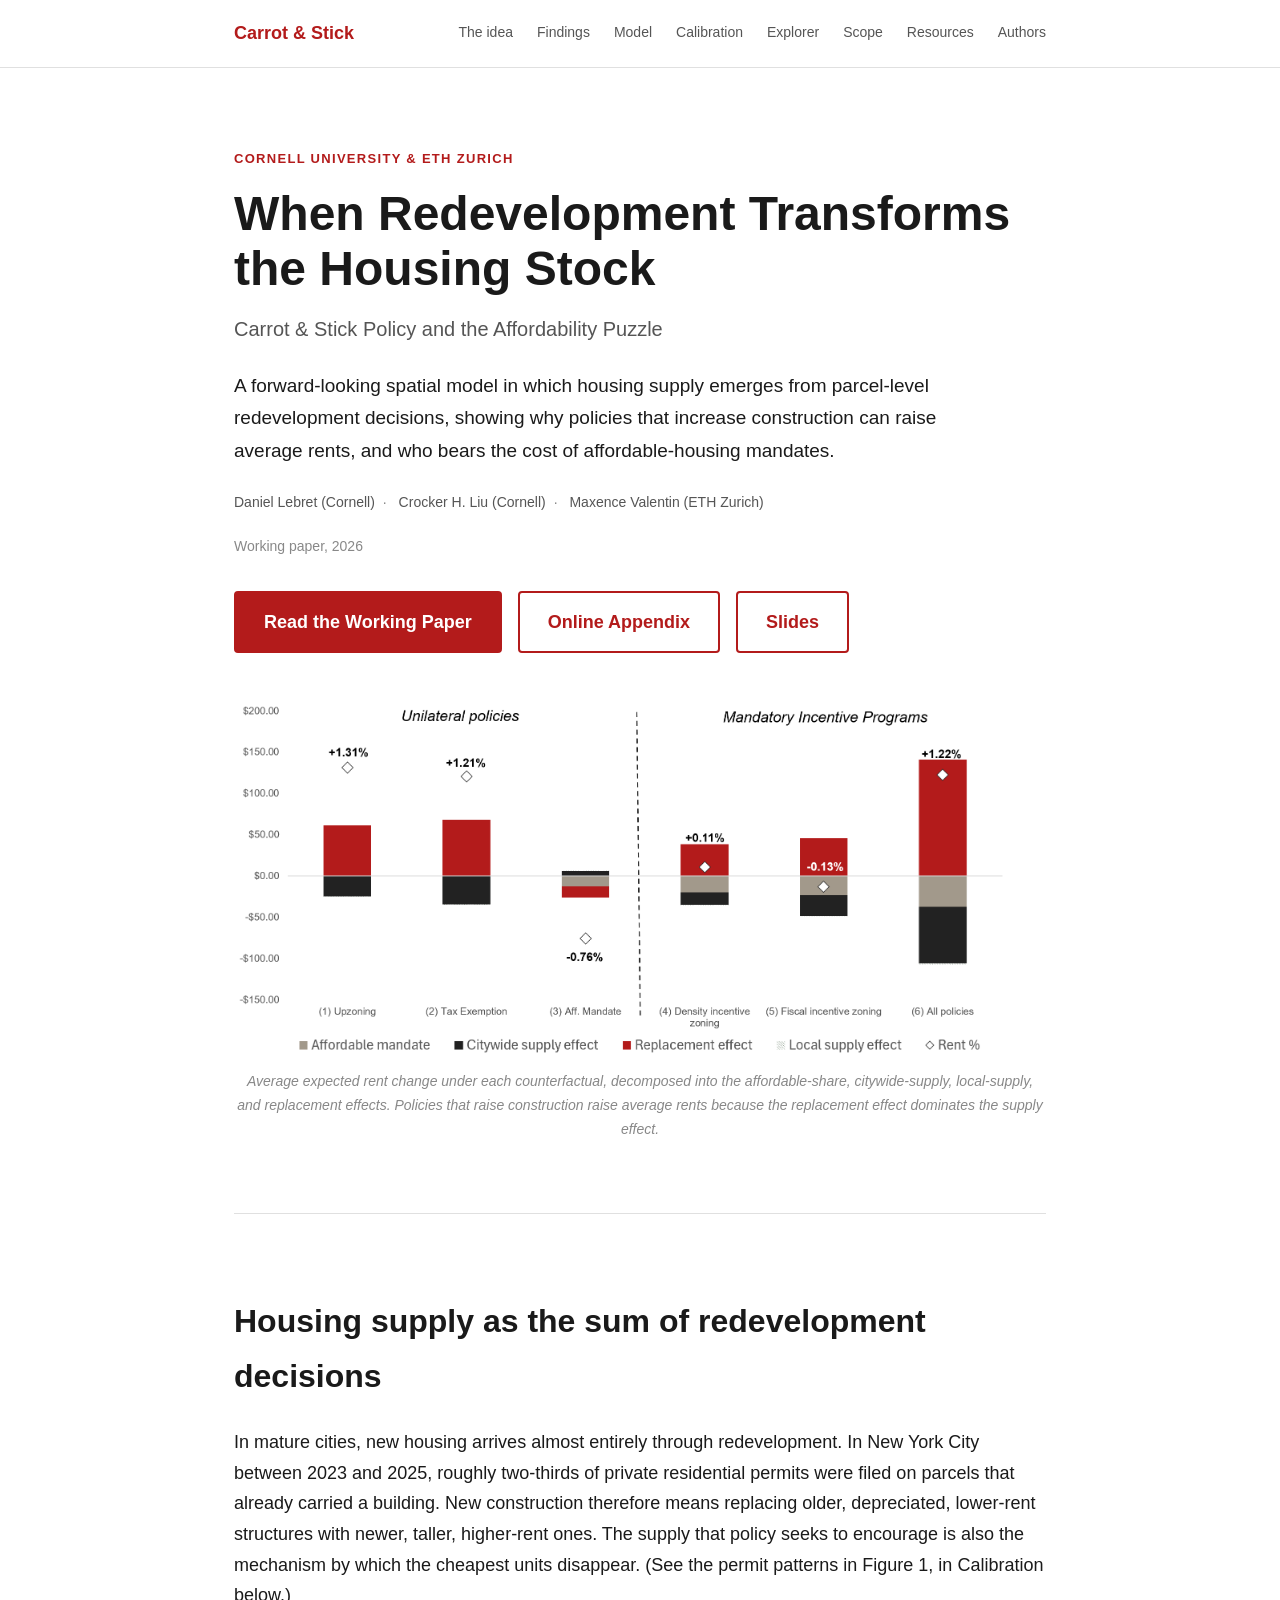
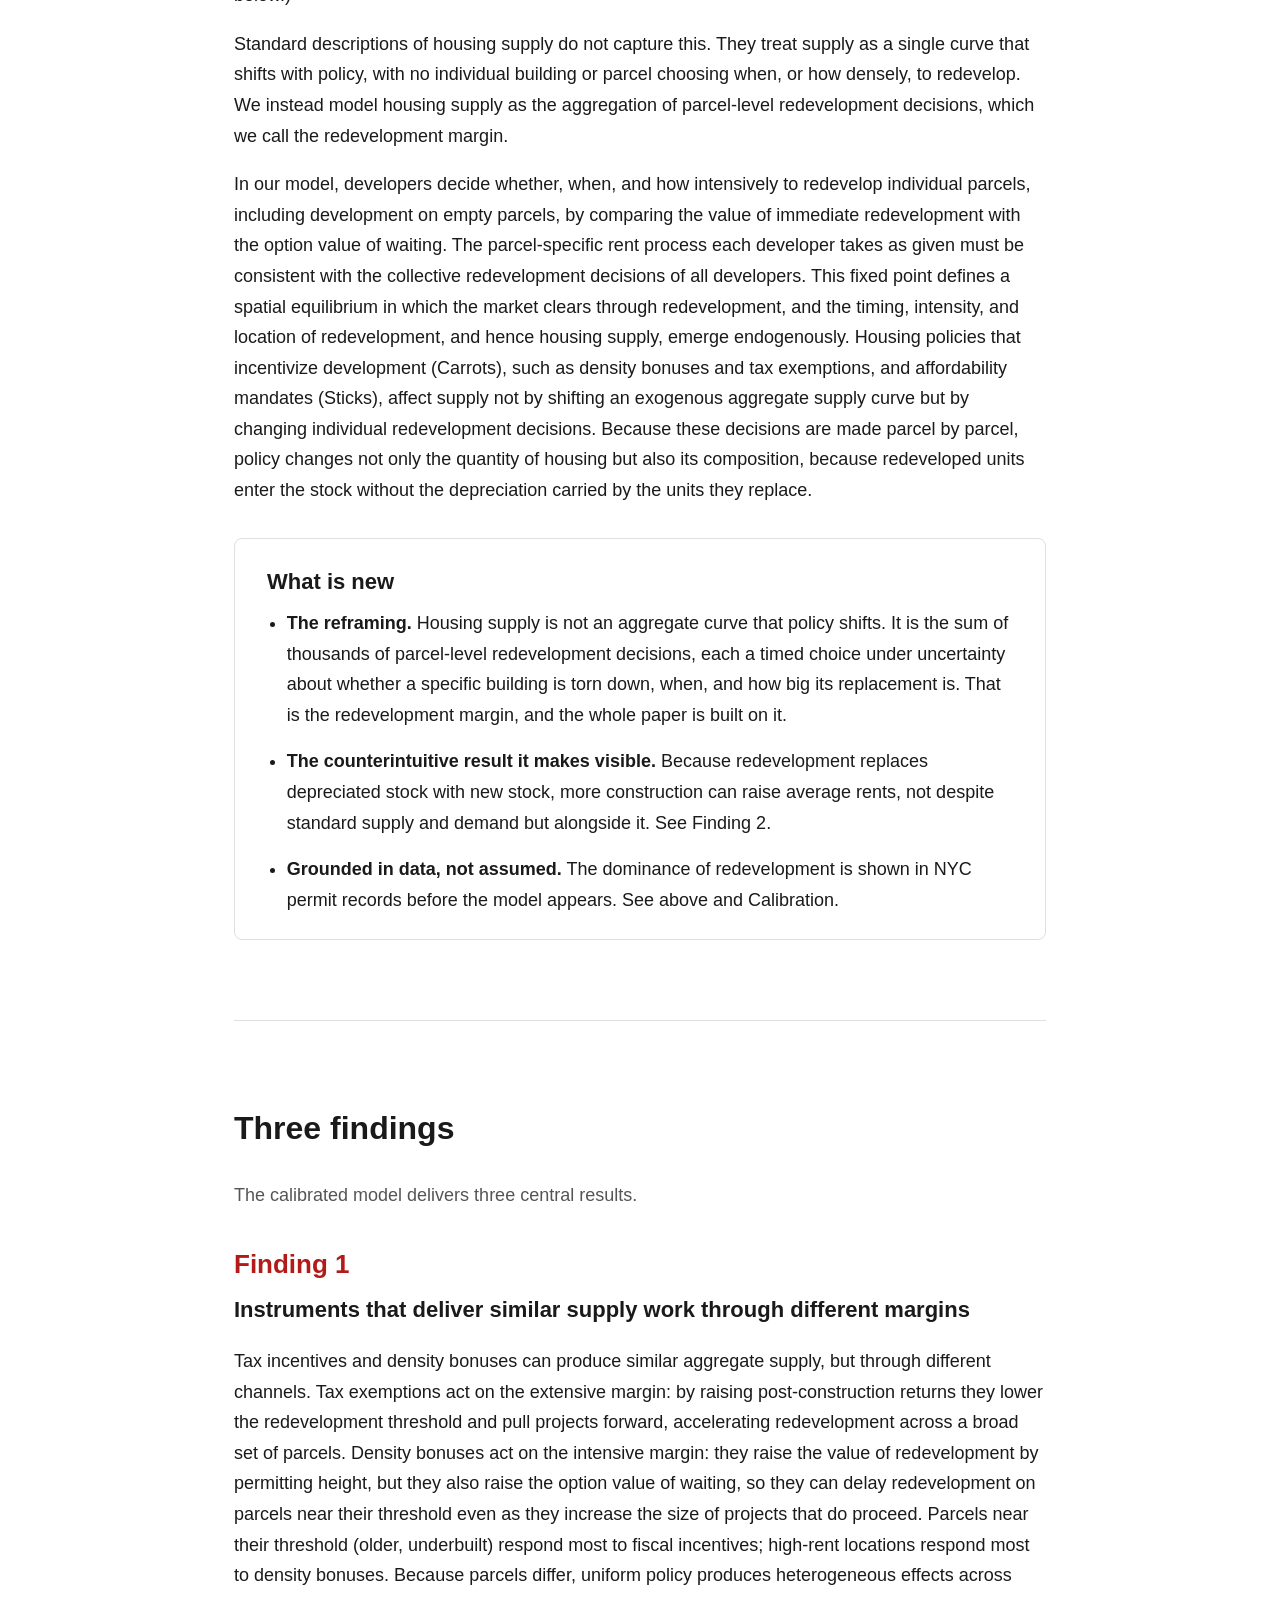
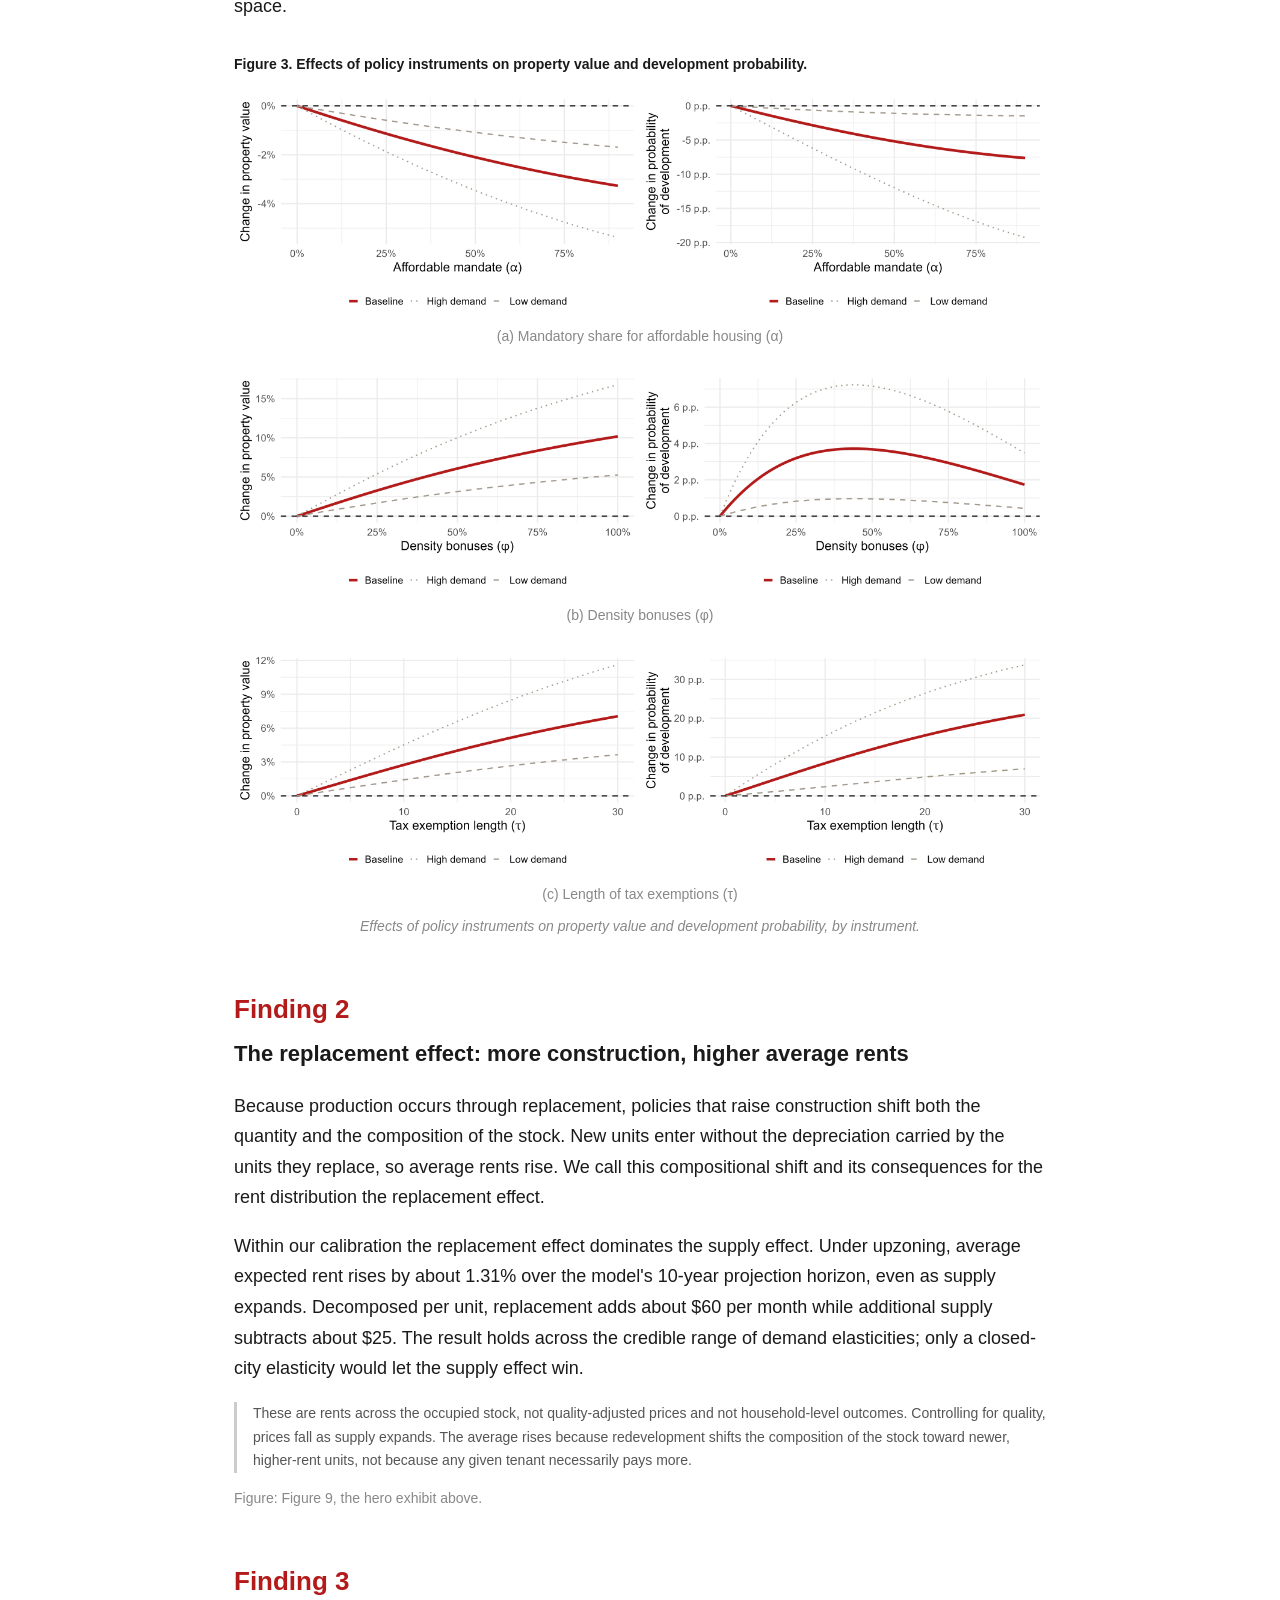
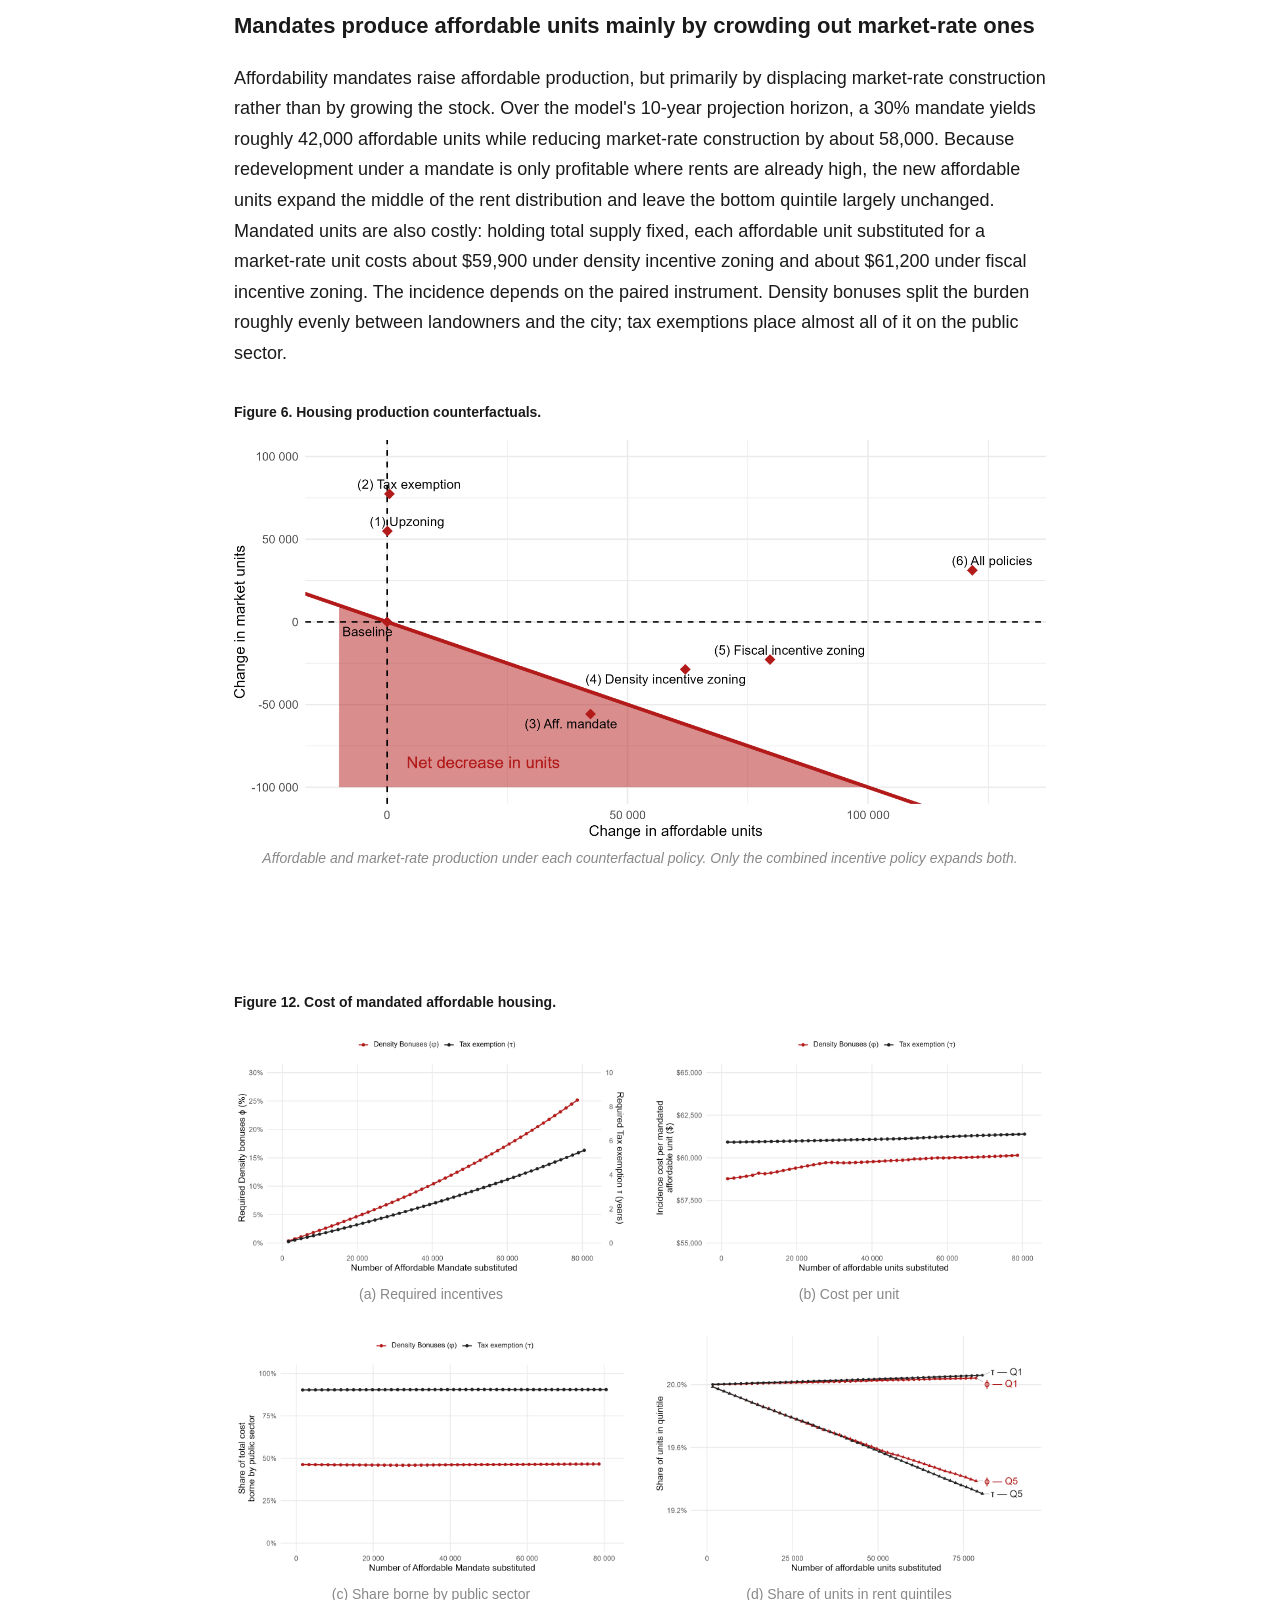
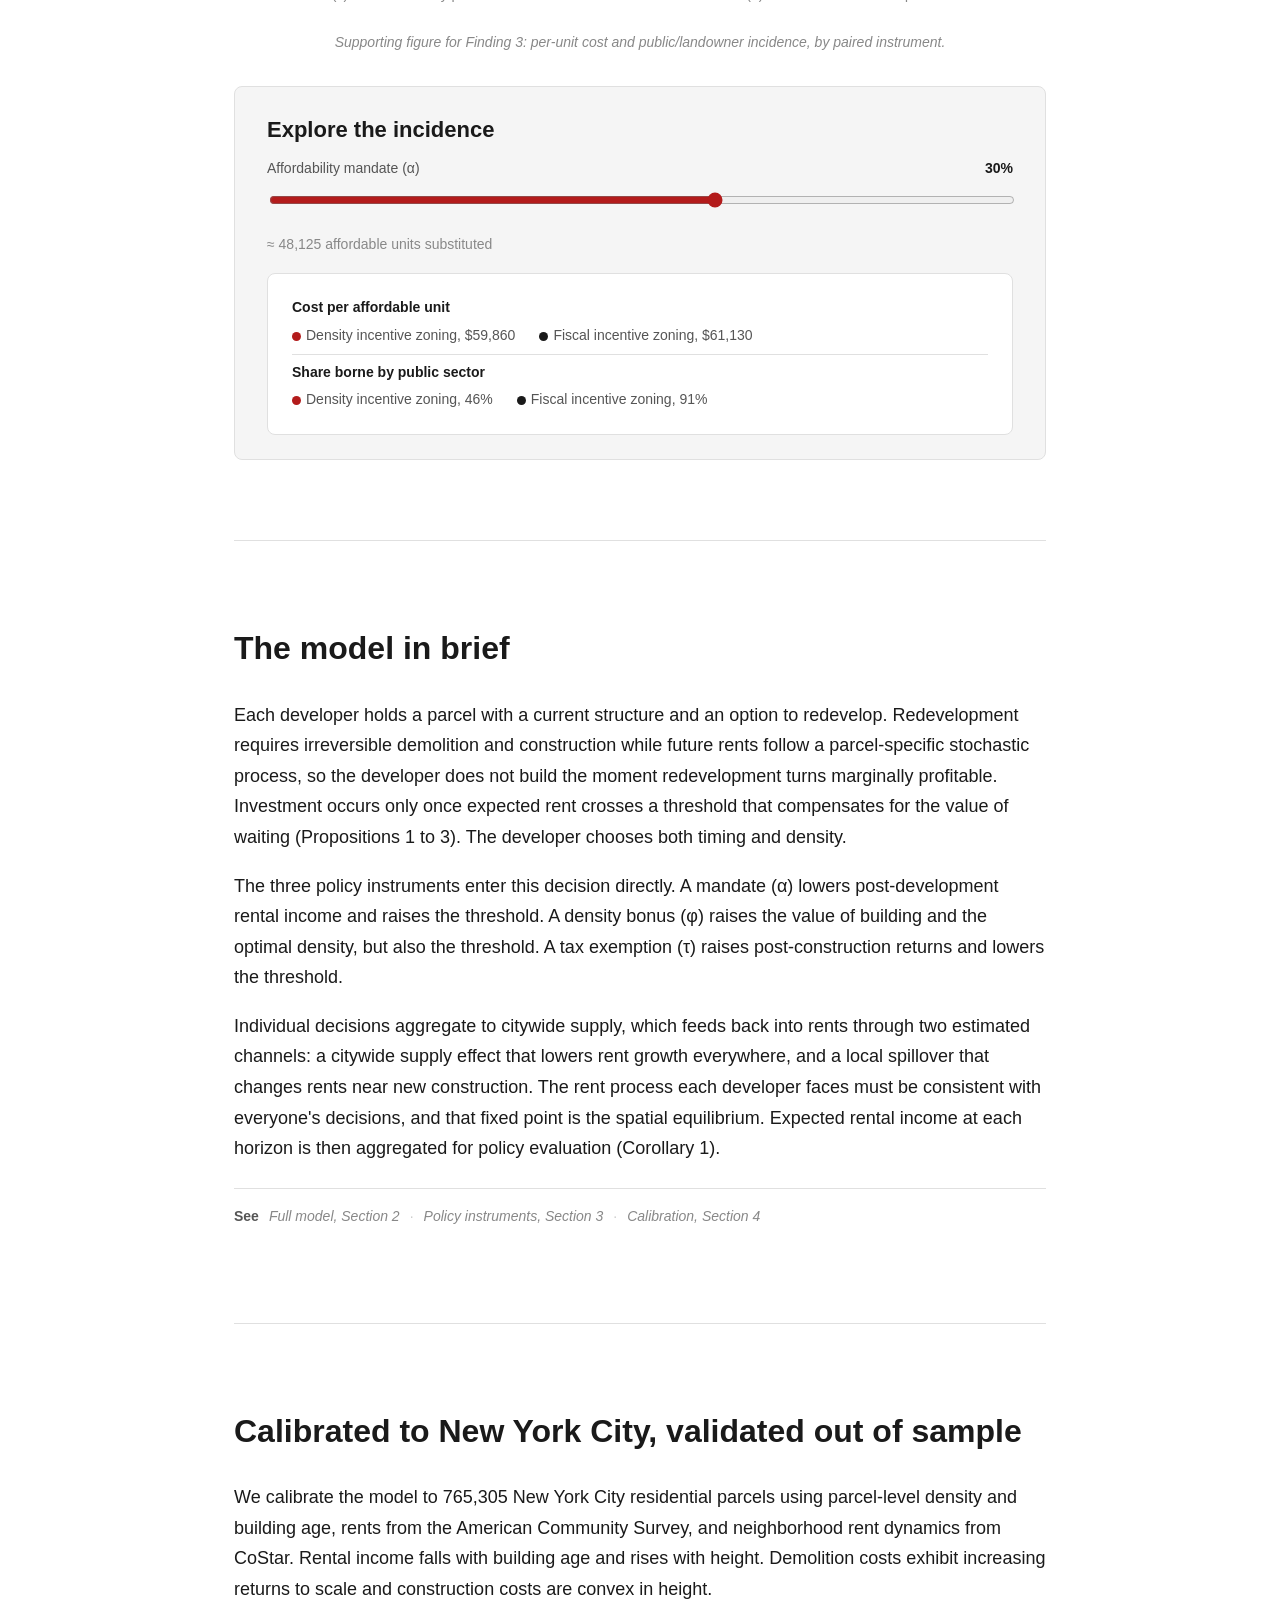
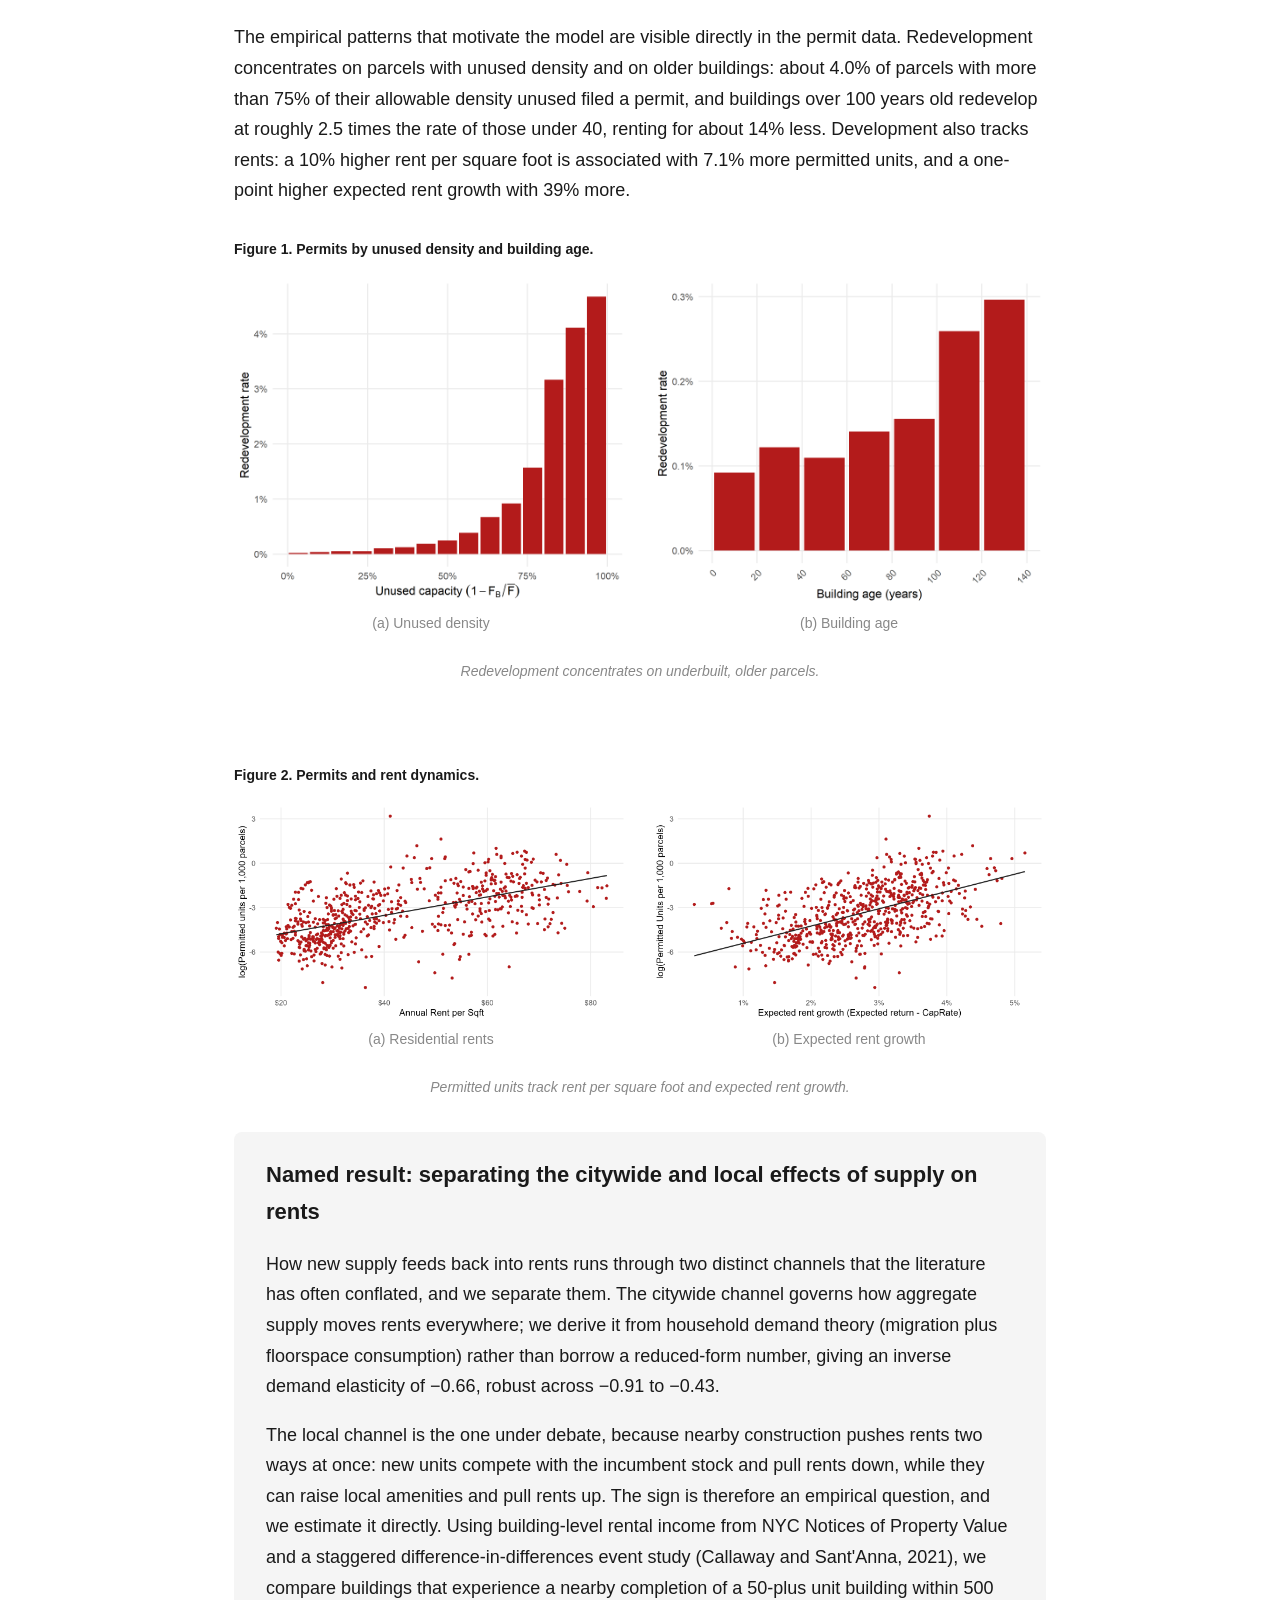
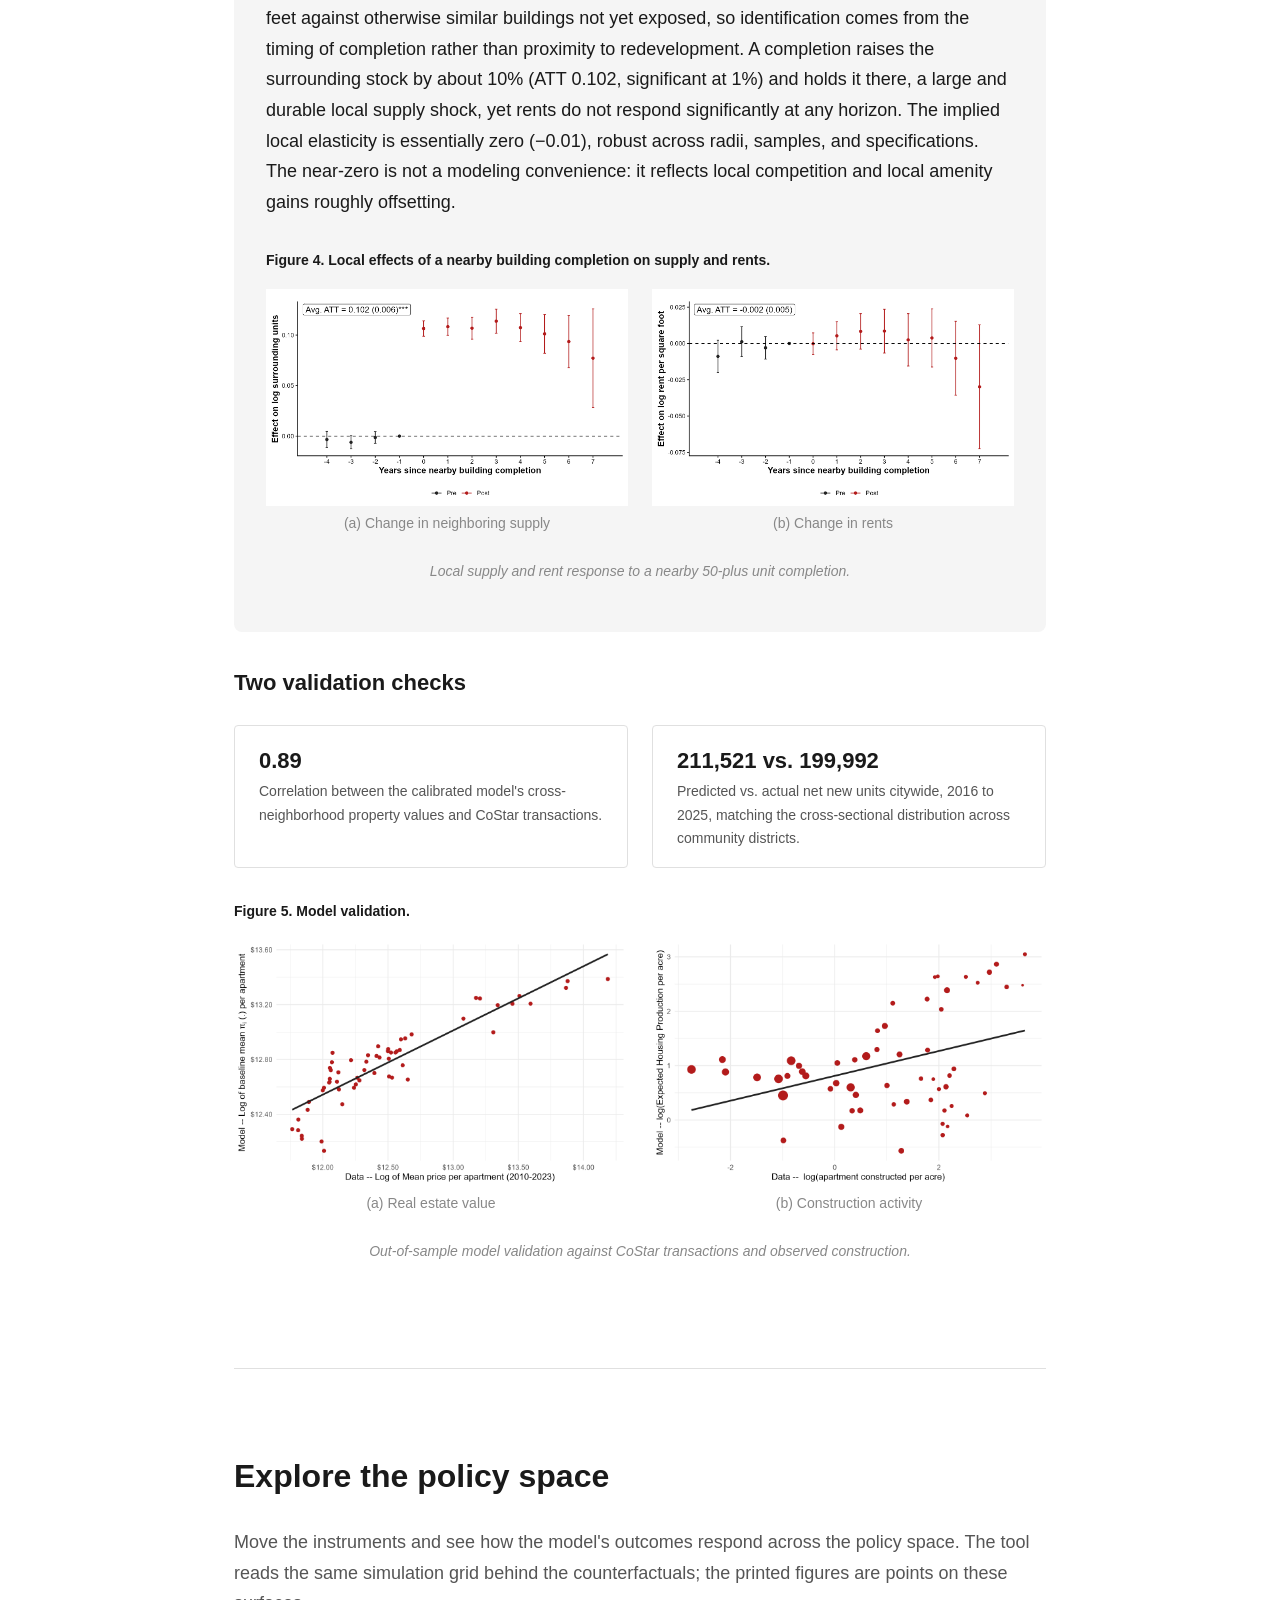
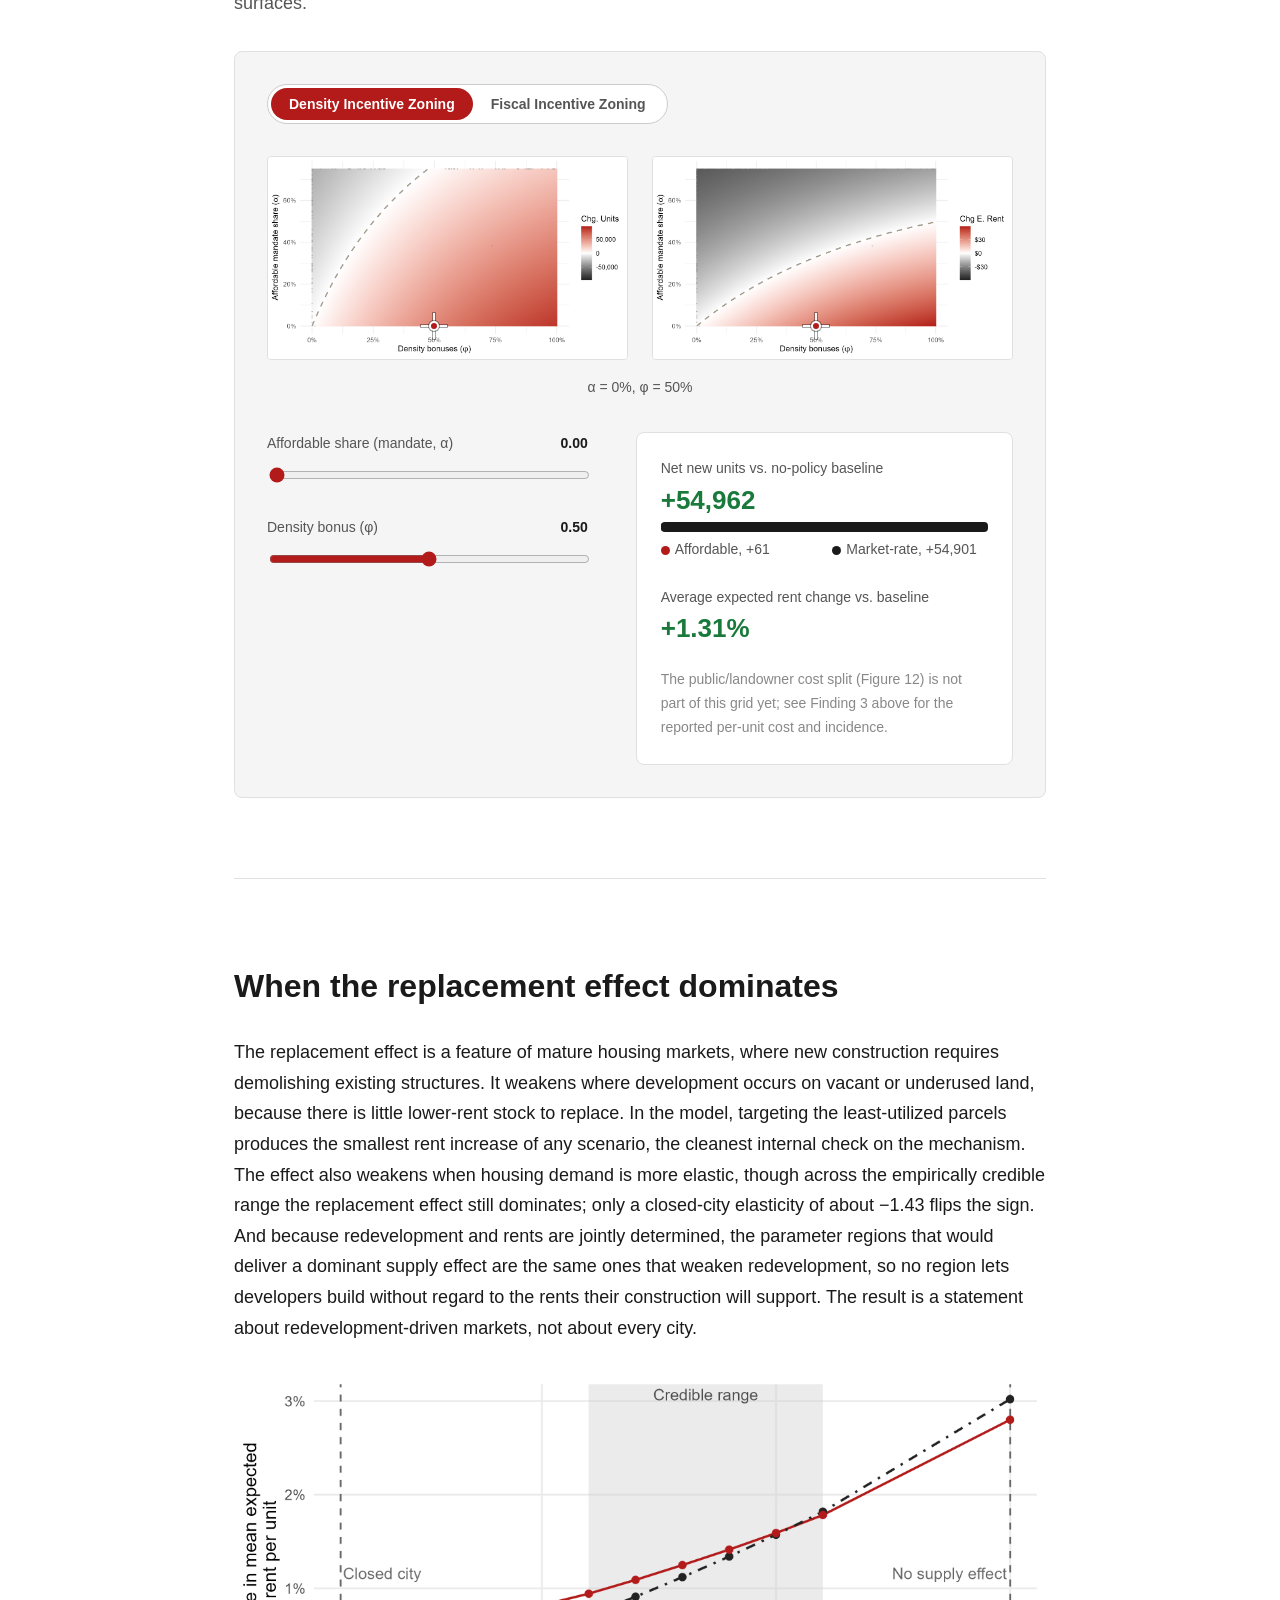
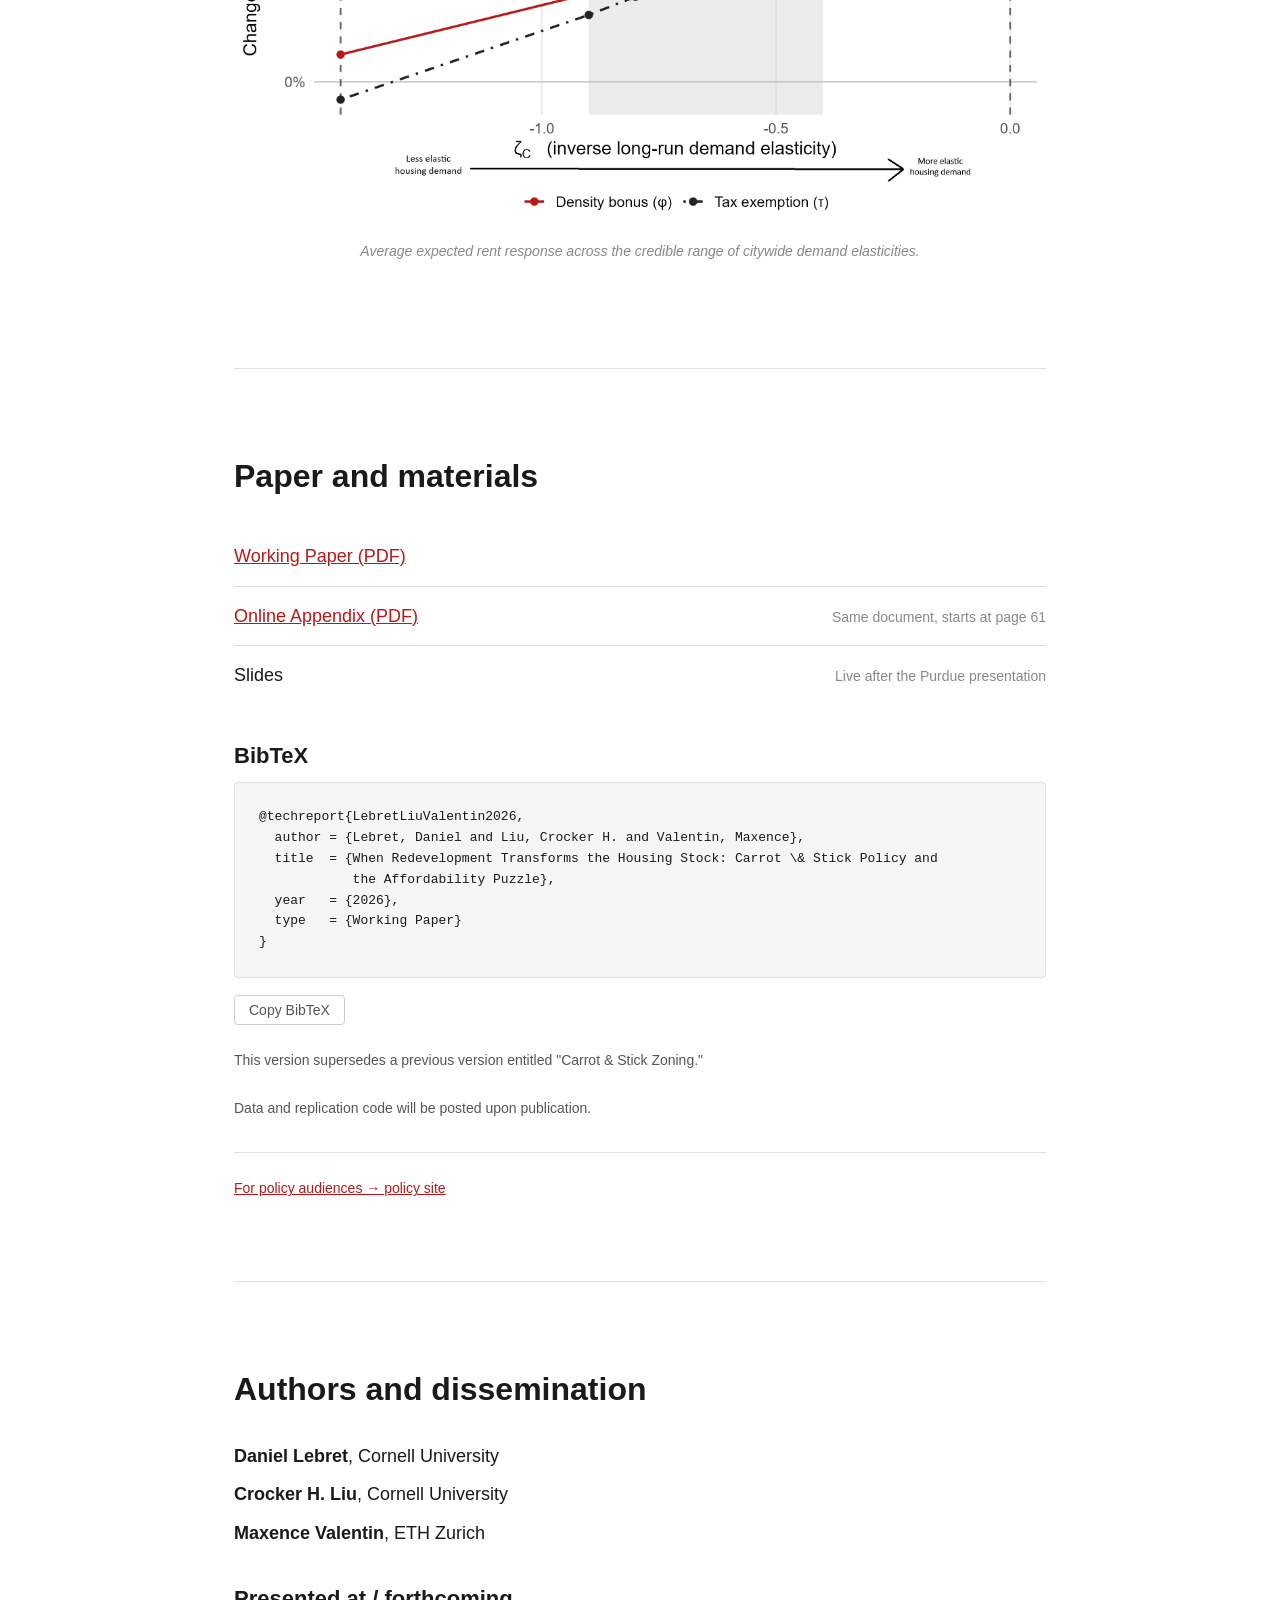
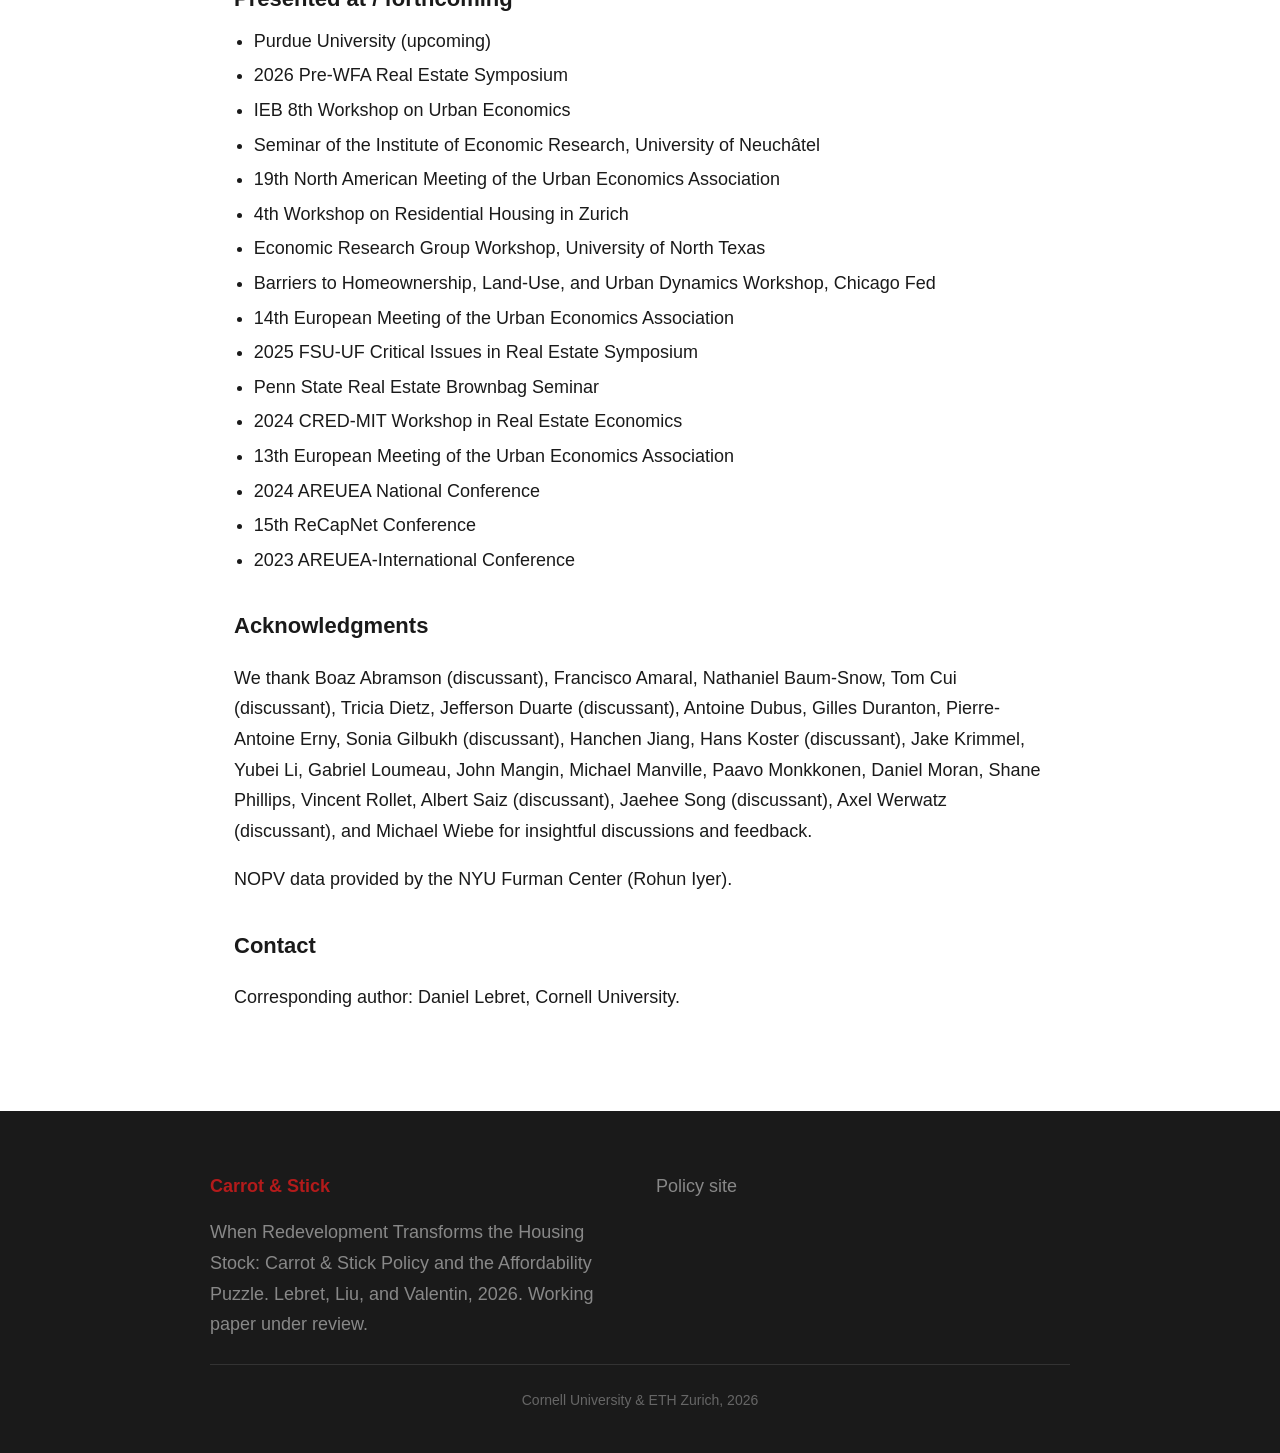
==== commit a5f6248f: "Address Crocker and Max coauthor feedback: targeting-claim framing, branding fix, horizon labeling, " ====
--- a/academic/index.html
+++ b/academic/index.html
@@ -222,10 +222,11 @@
       <p>
         Within our calibration the replacement effect dominates the supply
         effect. Under upzoning, average expected rent rises by about 1.31%
-        even as supply expands. Decomposed per unit, replacement adds about
-        $60 per month while additional supply subtracts about $25. The result
-        holds across the credible range of demand elasticities; only a
-        closed-city elasticity would let the supply effect win.
+        over the model's 10-year projection horizon, even as supply expands.
+        Decomposed per unit, replacement adds about $60 per month while
+        additional supply subtracts about $25. The result holds across the
+        credible range of demand elasticities; only a closed-city elasticity
+        would let the supply effect win.
       </p>
       <p class="scope-note">
         These are rents across the occupied stock, not quality-adjusted
@@ -244,8 +245,9 @@
       <p>
         Affordability mandates raise affordable production, but primarily by
         displacing market-rate construction rather than by growing the stock.
-        A 30% mandate yields roughly 42,000 affordable units while reducing
-        market-rate construction by about 58,000. Because redevelopment under
+        Over the model's 10-year projection horizon, a 30% mandate yields
+        roughly 42,000 affordable units while reducing market-rate
+        construction by about 58,000. Because redevelopment under
         a mandate is only profitable where rents are already high, the new
         affordable units expand the middle of the rent distribution and leave
         the bottom quintile largely unchanged. Mandated units are also
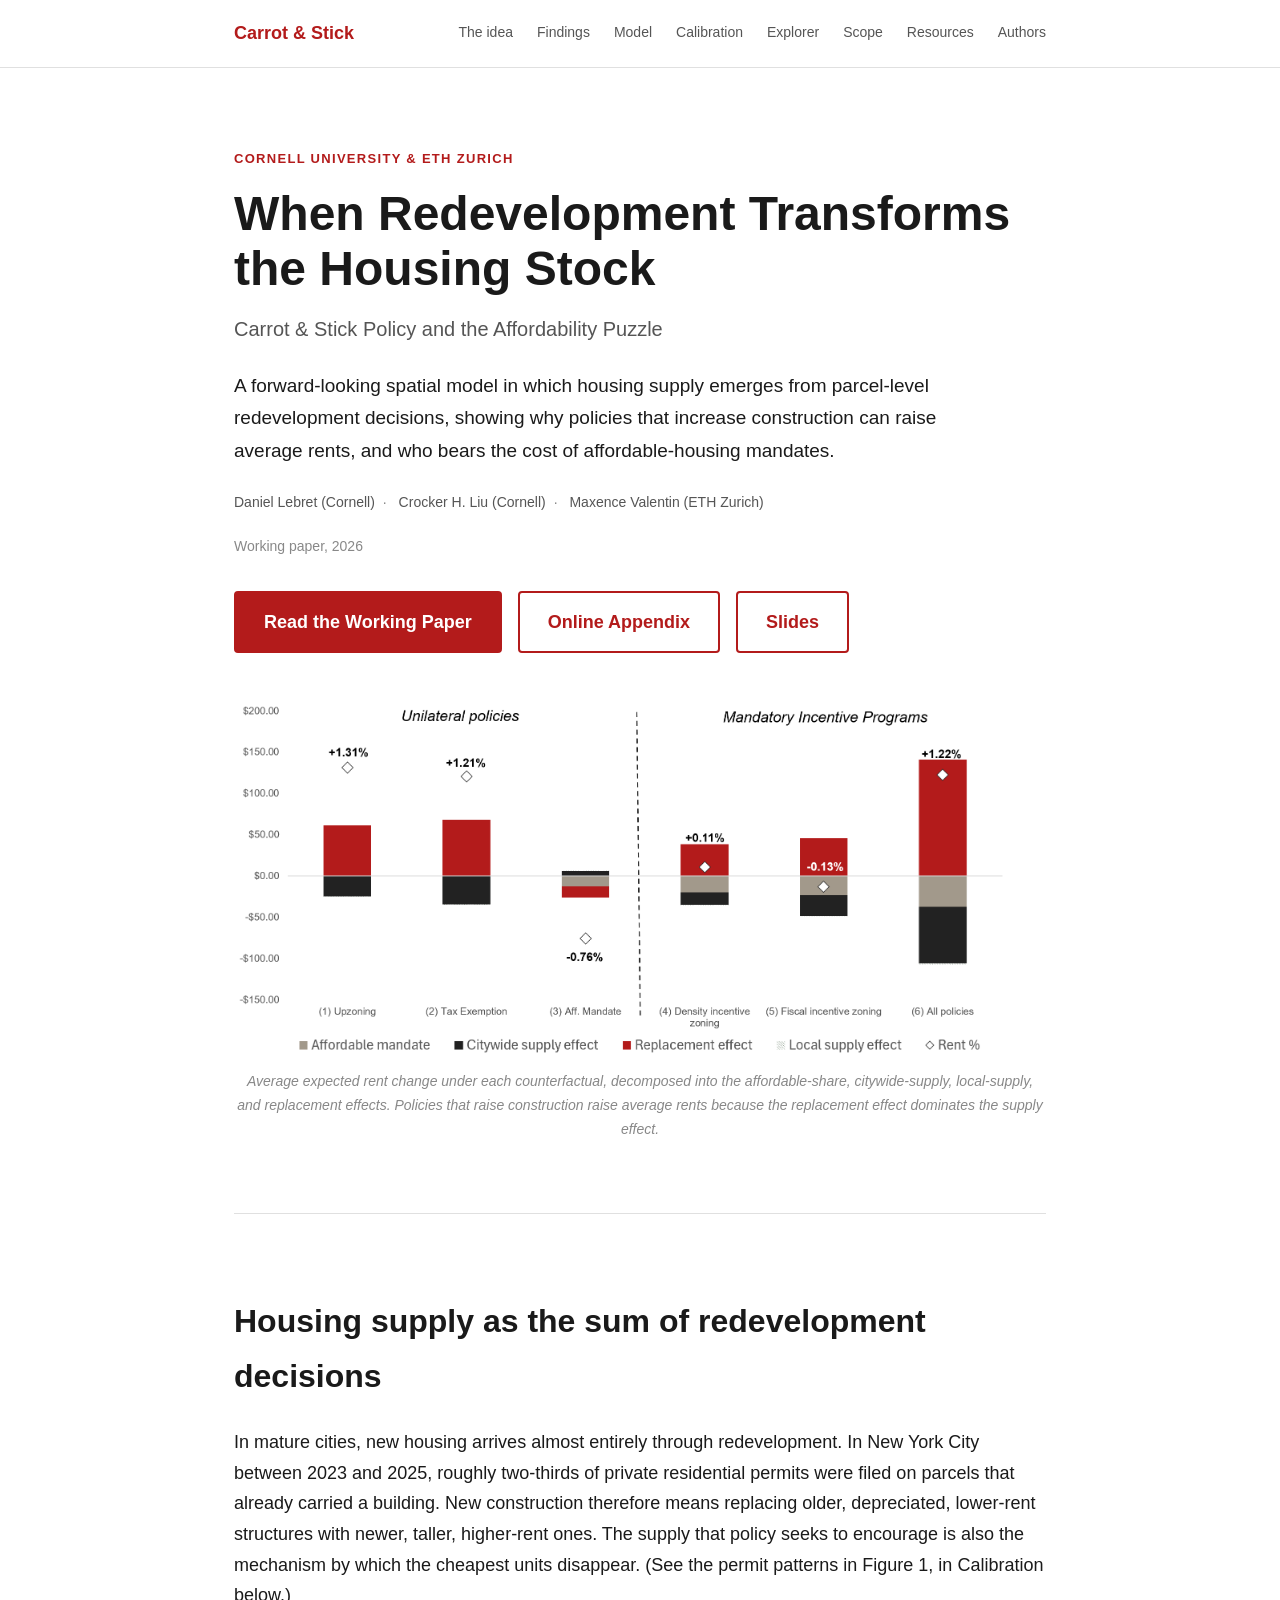
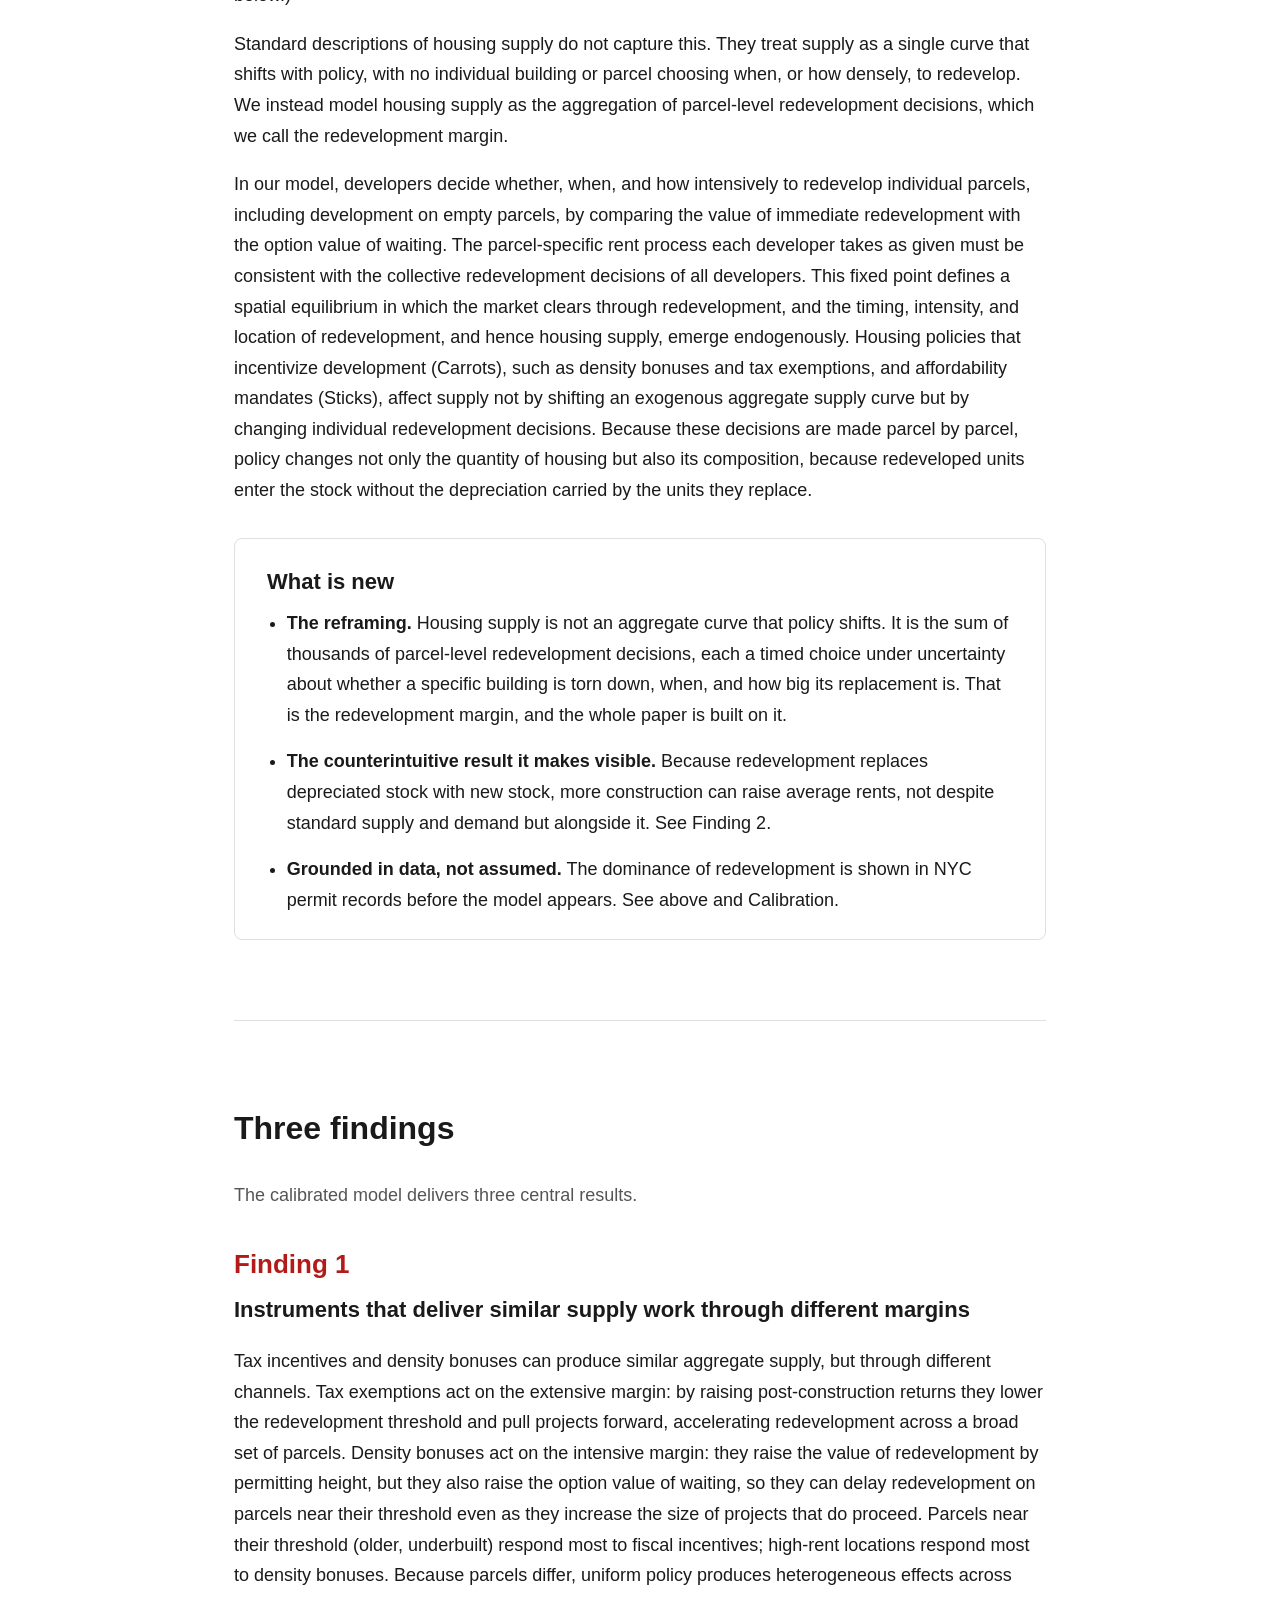
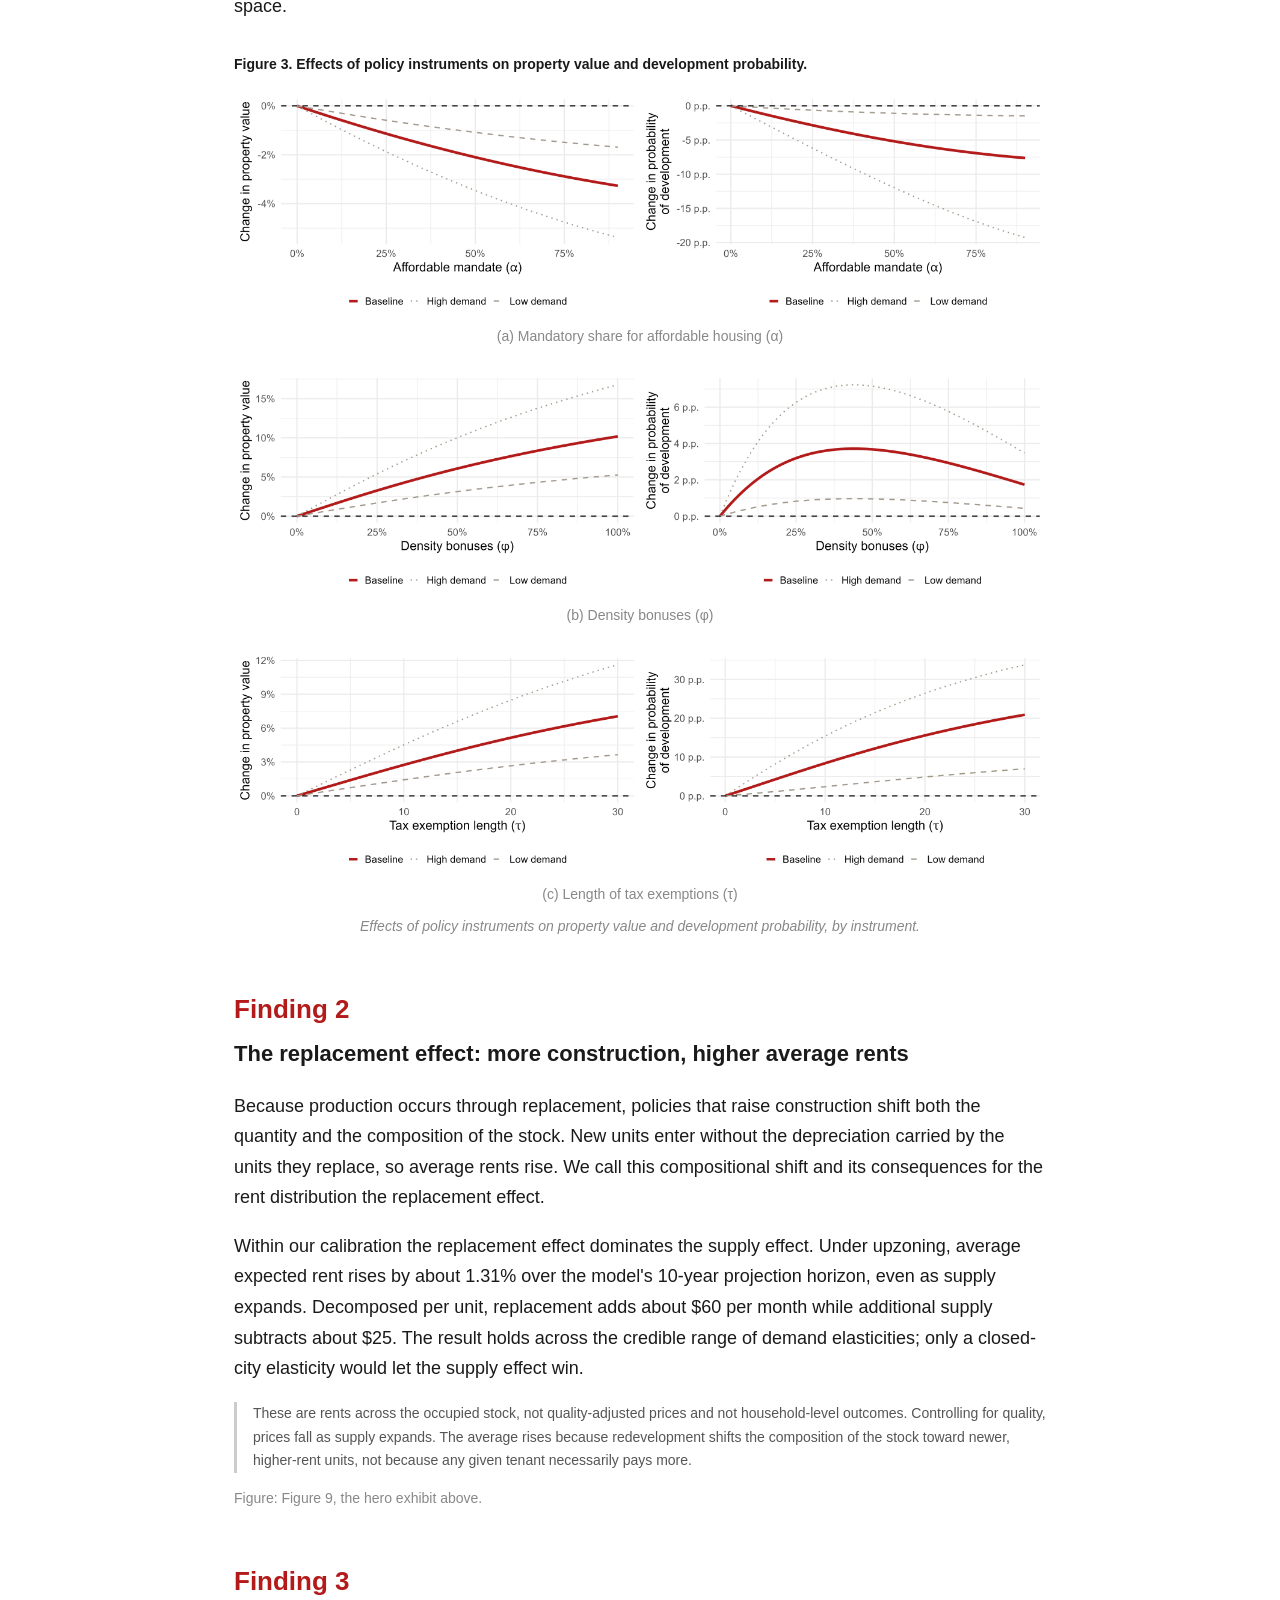
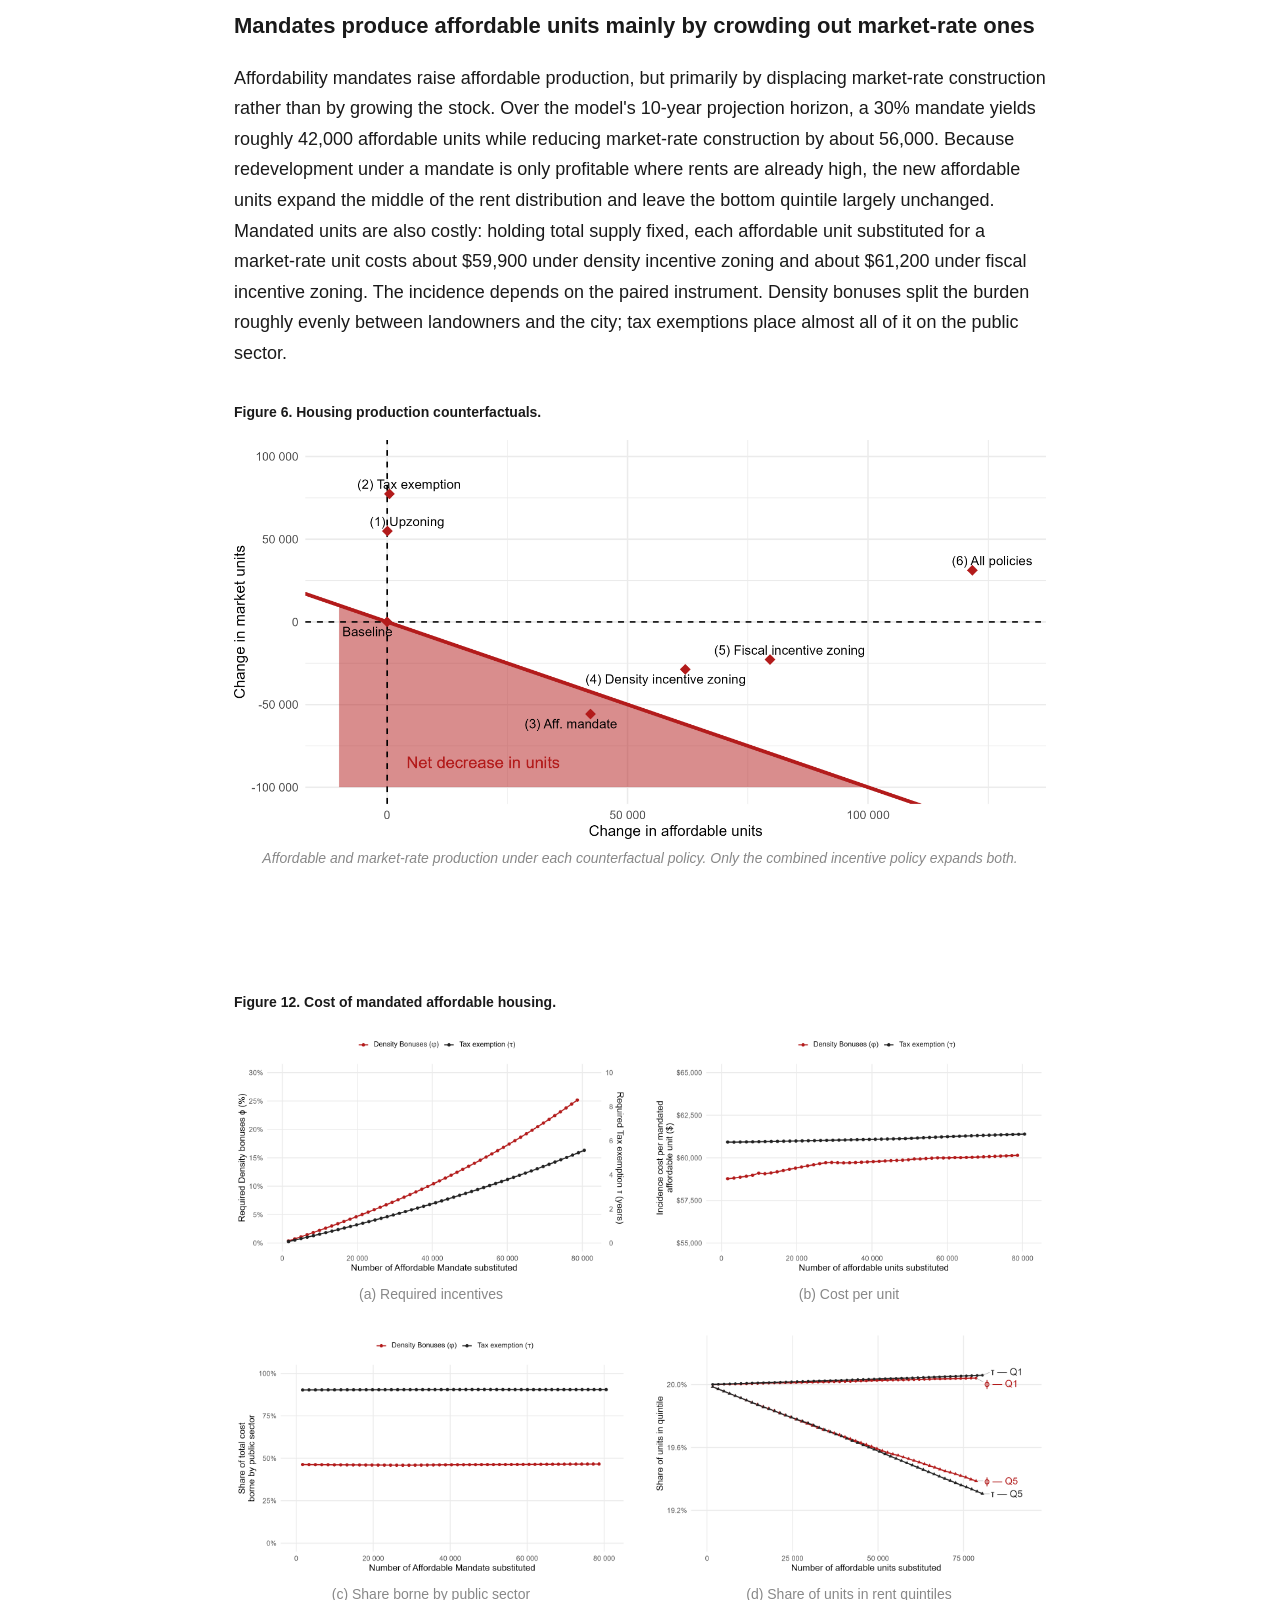
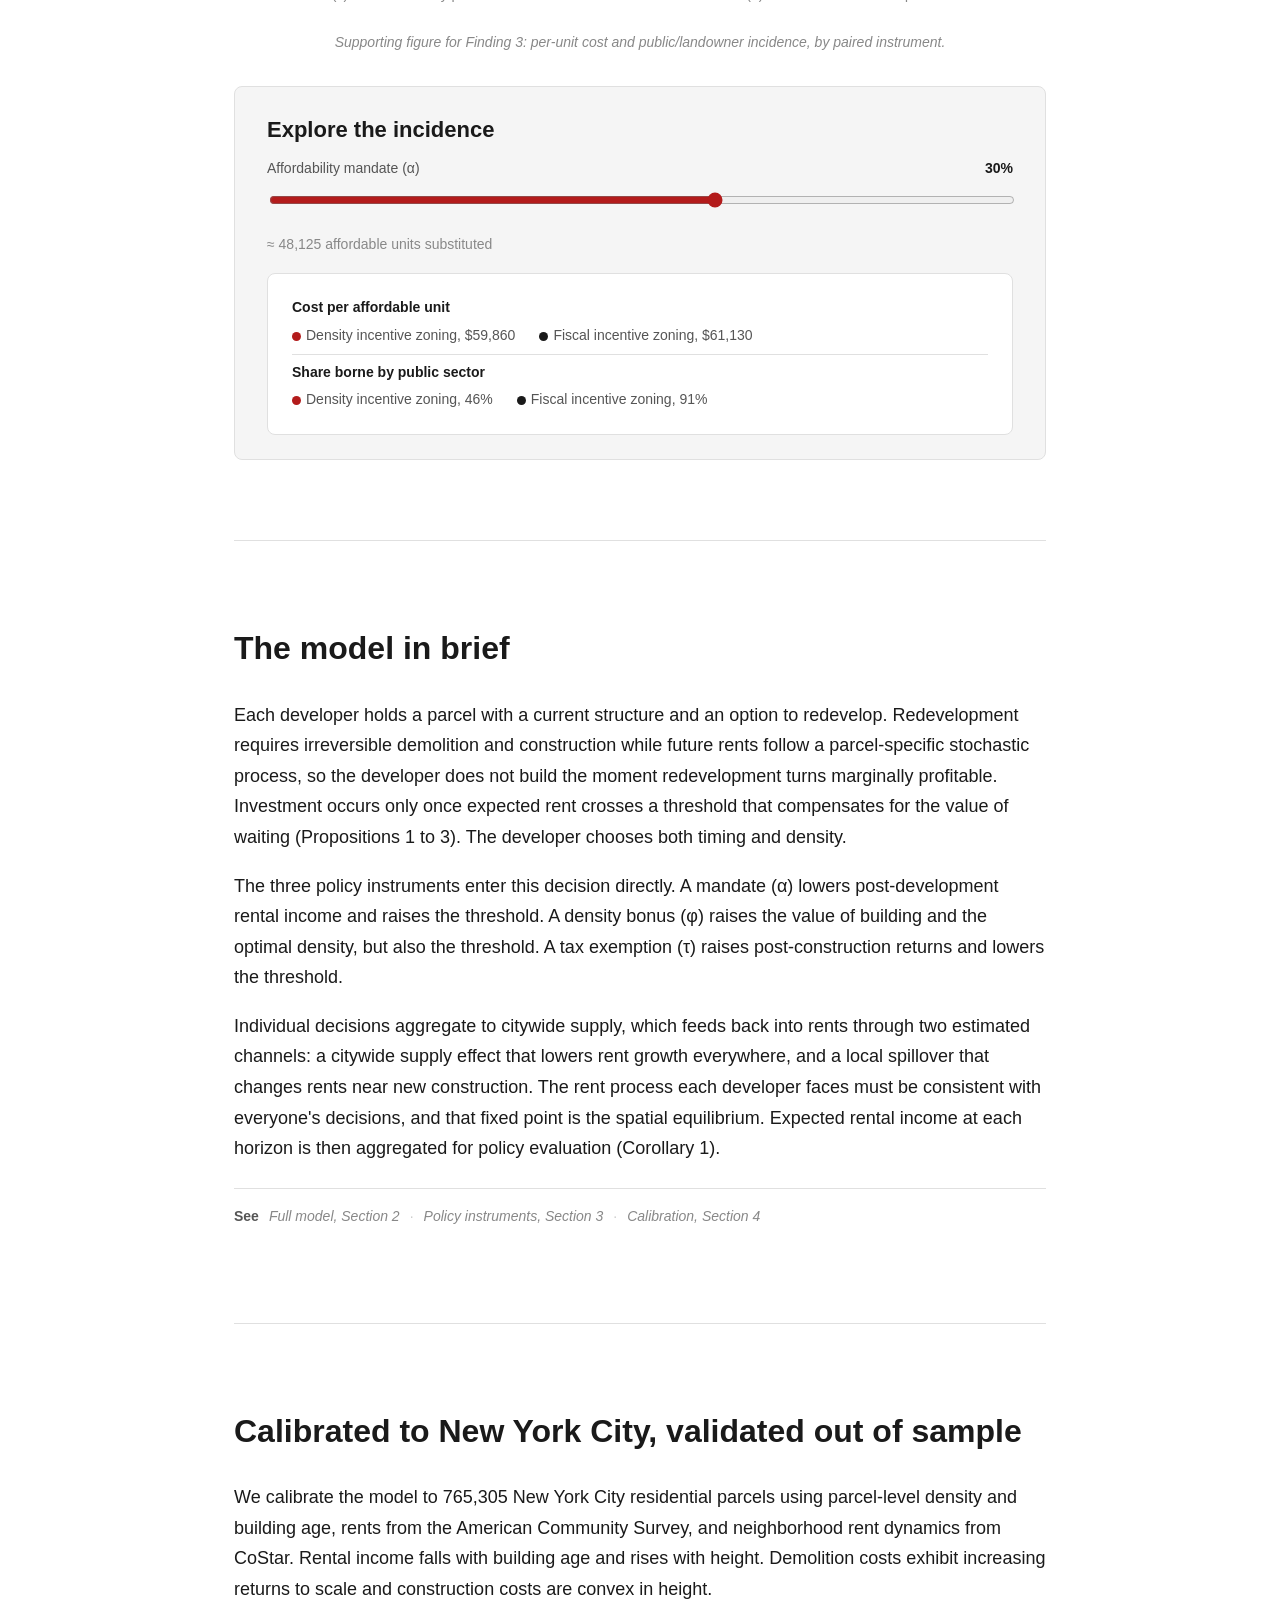
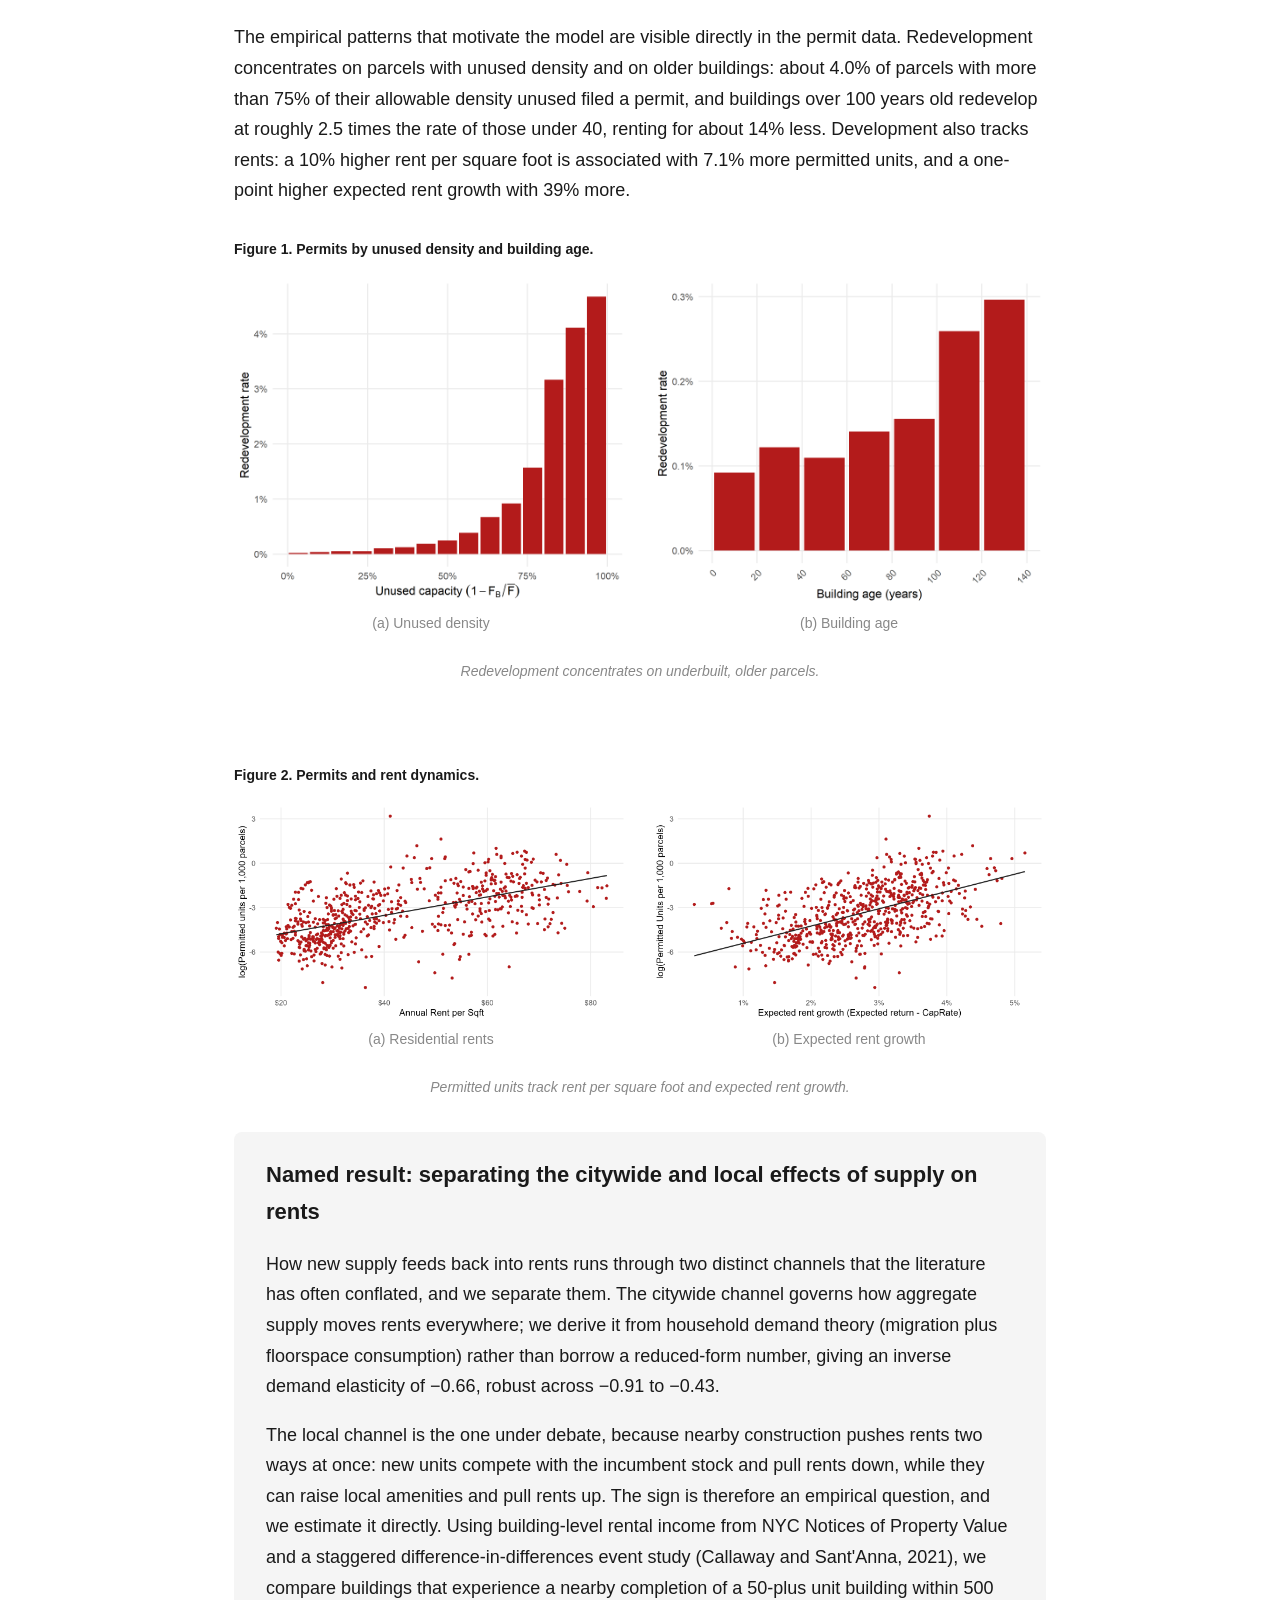
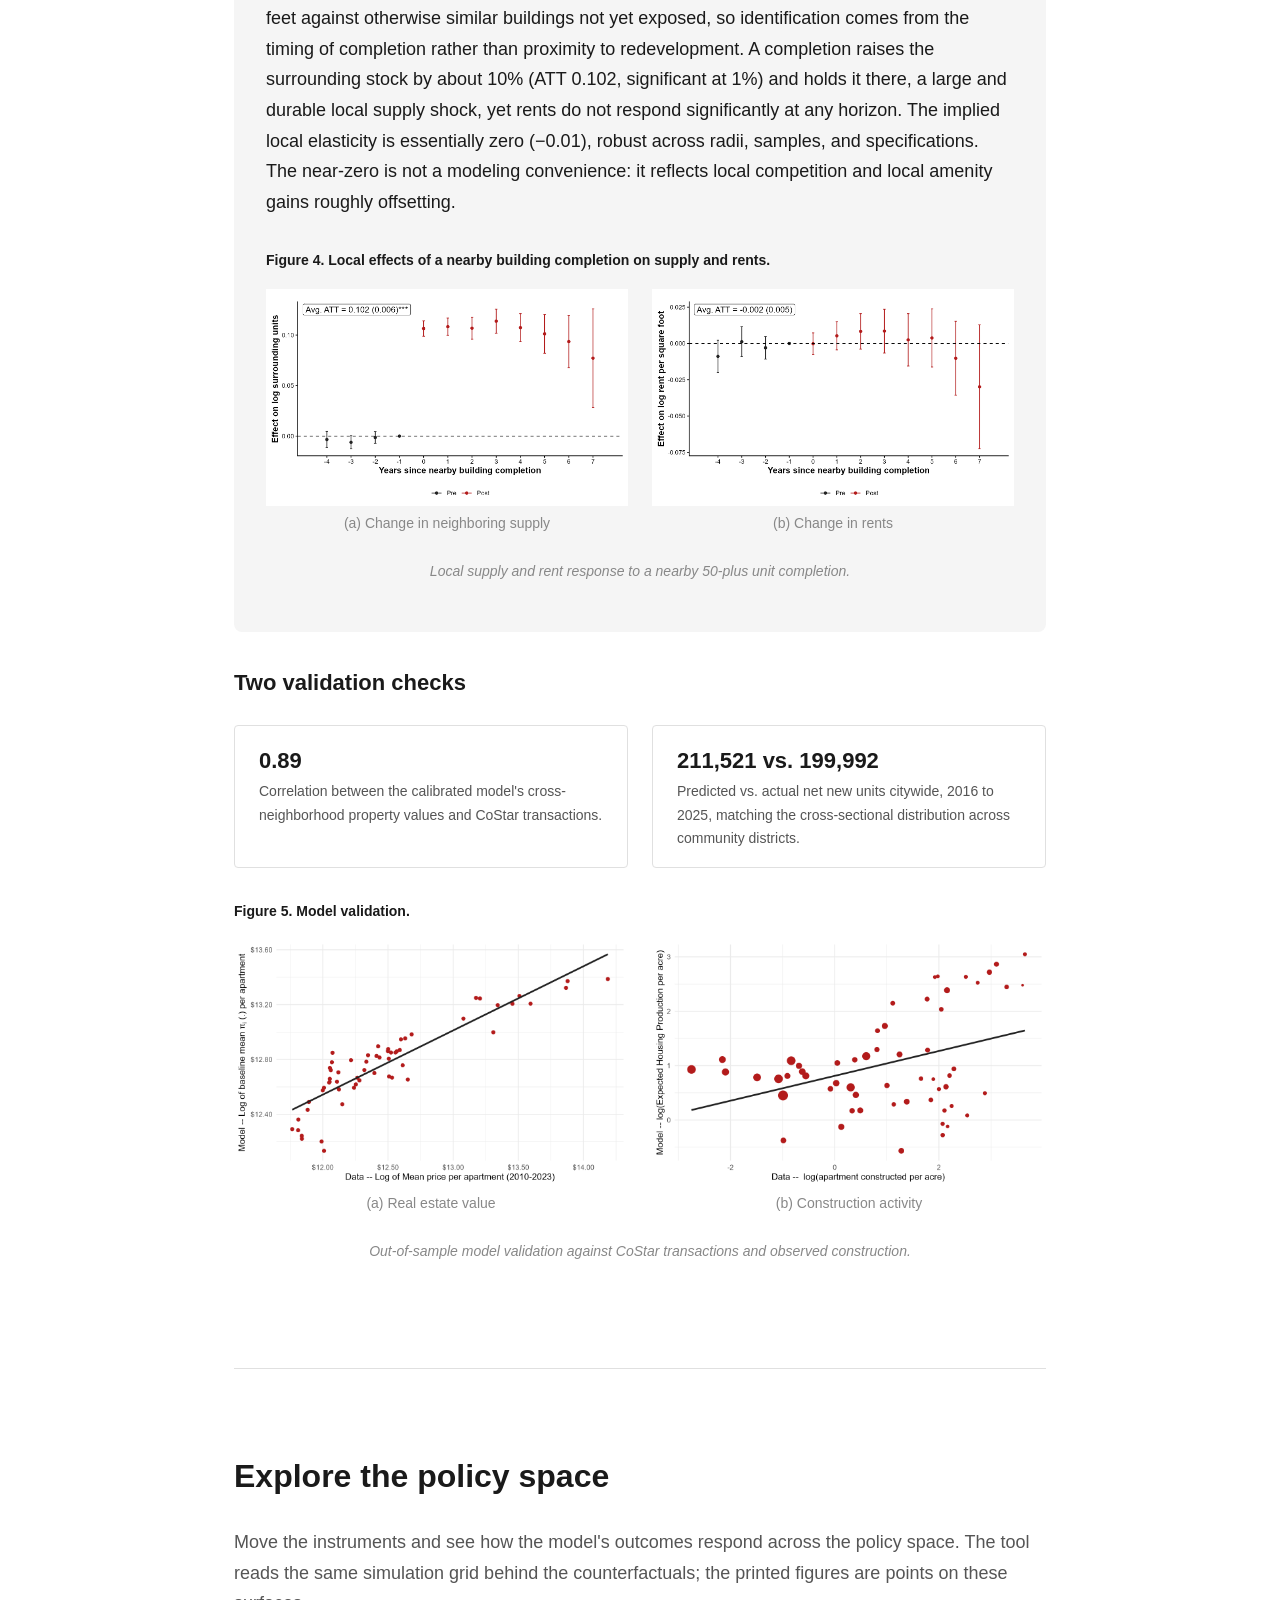
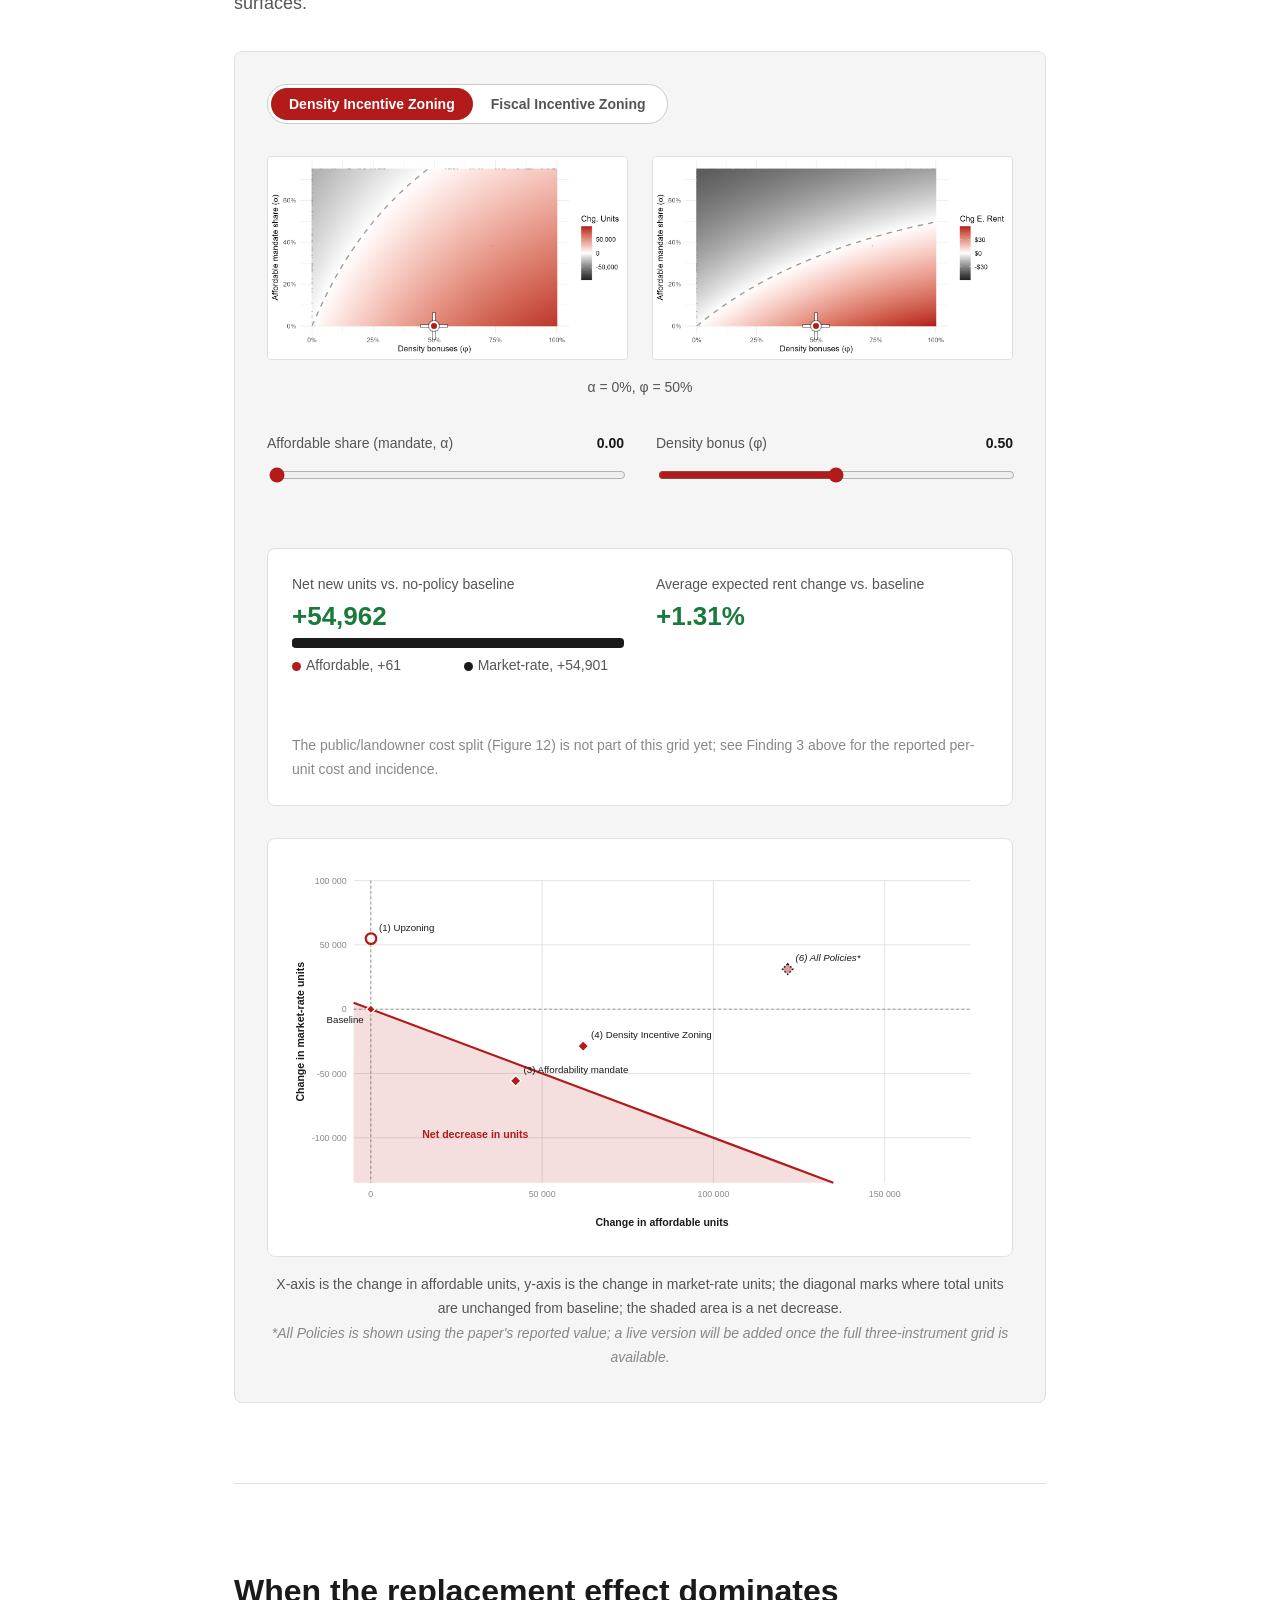
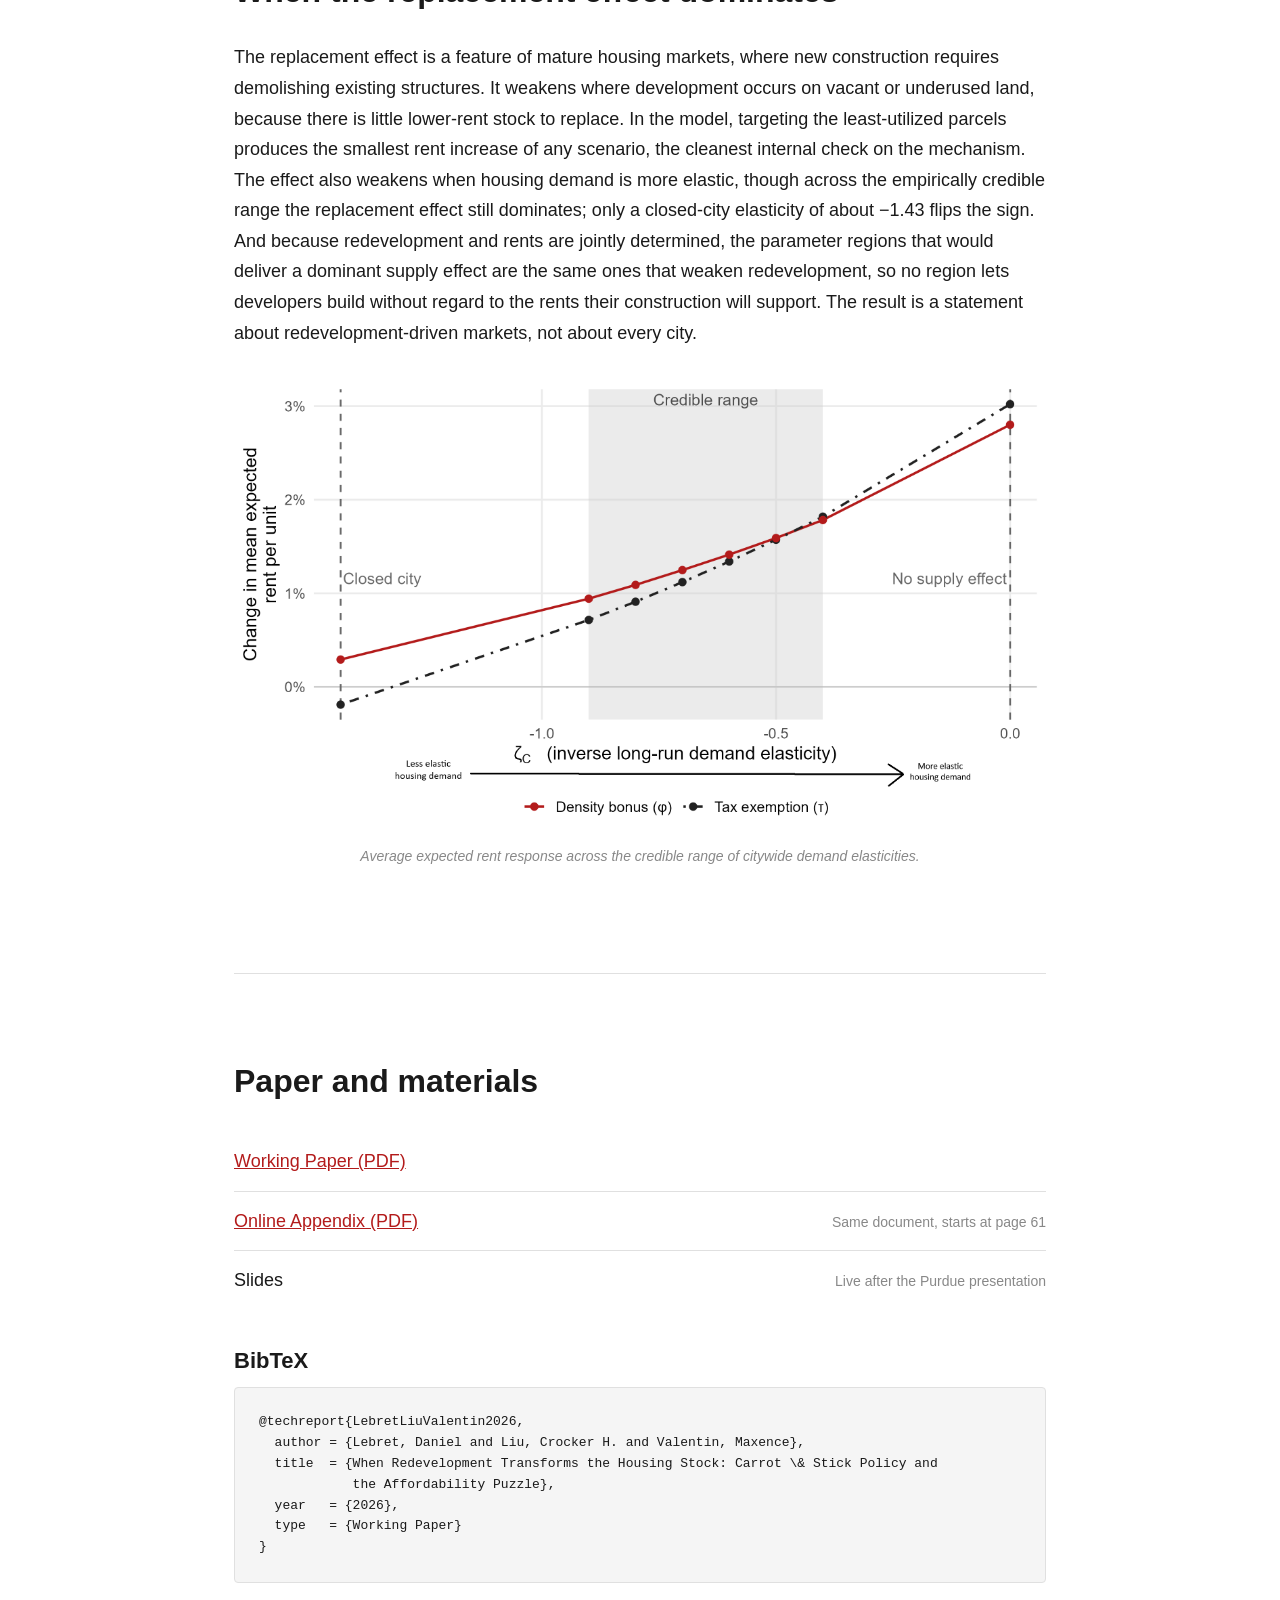
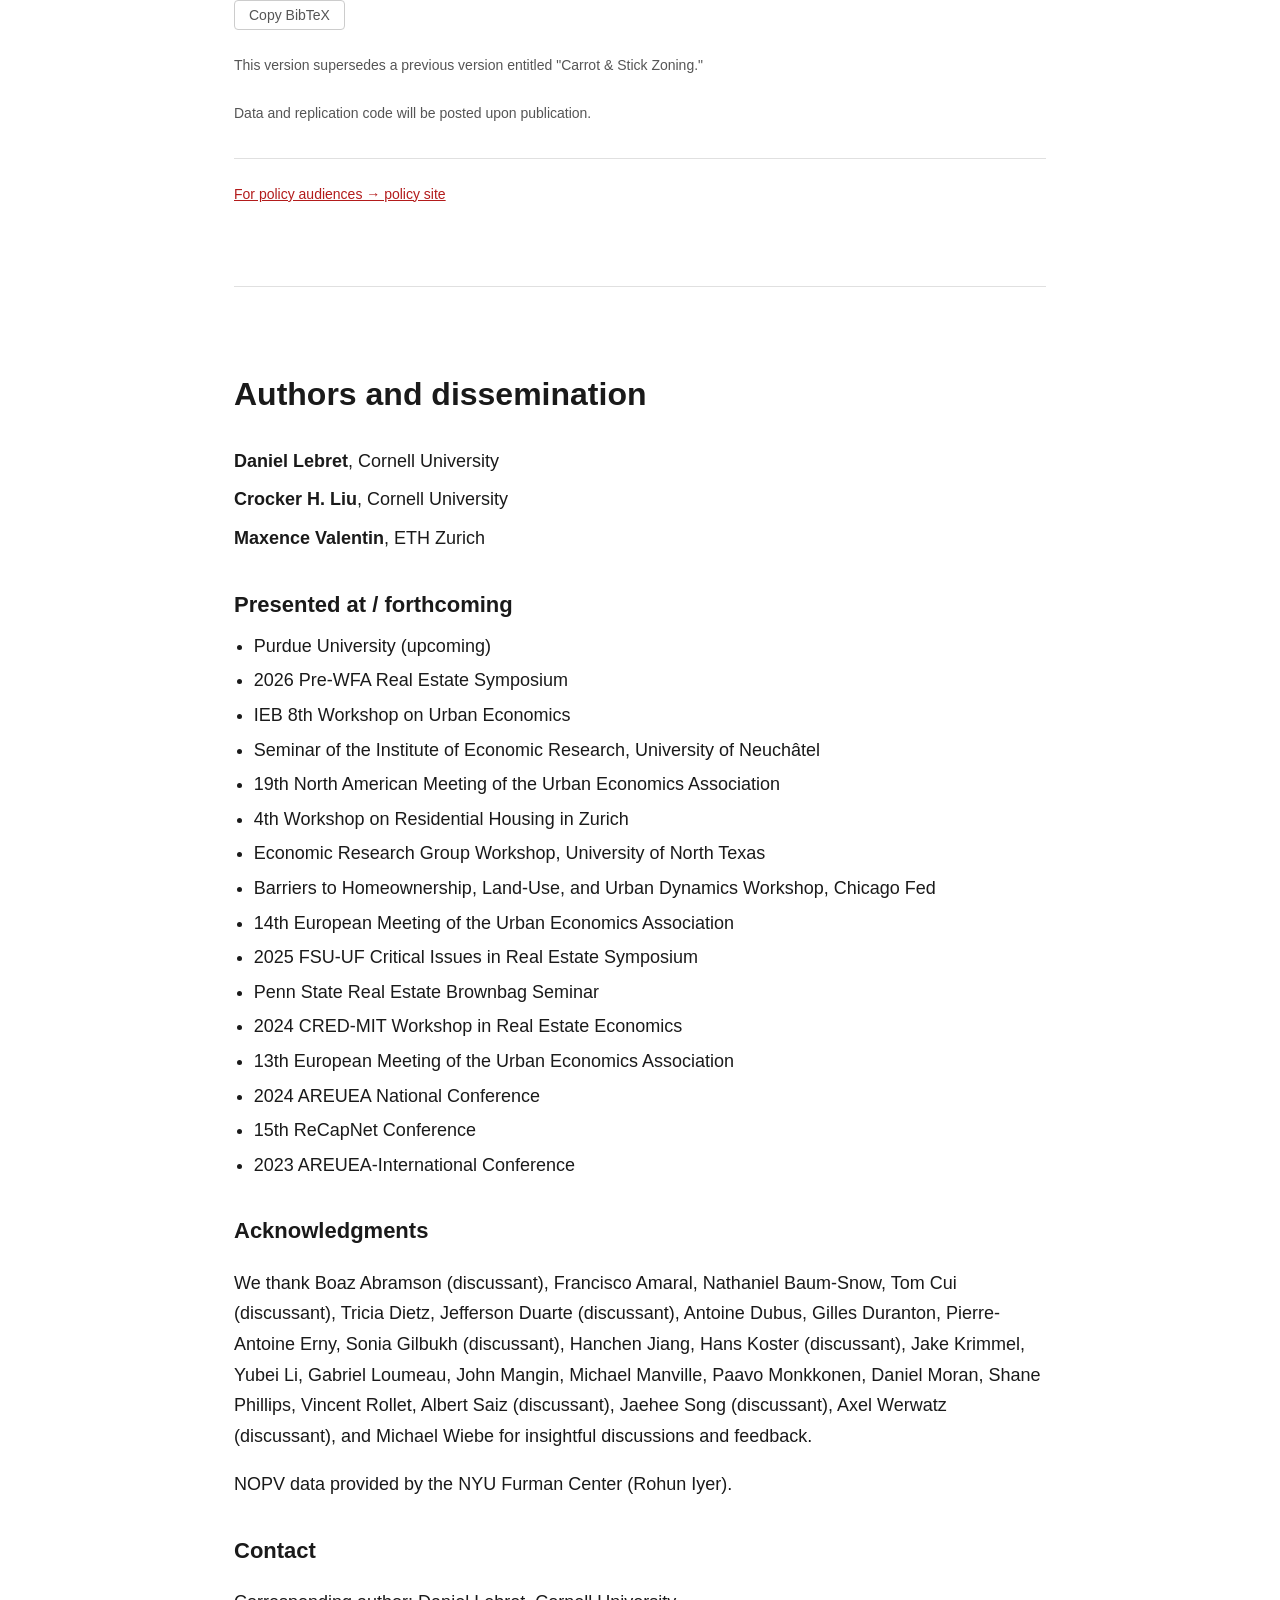
==== commit ad856775: "Correct market-rate crowd-out figure to match Table D3 (56,000, not 58,000) Co-Authored-By: Claude S" ====
--- a/academic/index.html
+++ b/academic/index.html
@@ -247,7 +247,7 @@
         displacing market-rate construction rather than by growing the stock.
         Over the model's 10-year projection horizon, a 30% mandate yields
         roughly 42,000 affordable units while reducing market-rate
-        construction by about 58,000. Because redevelopment under
+        construction by about 56,000. Because redevelopment under
         a mandate is only profitable where rents are already high, the new
         affordable units expand the middle of the rent distribution and leave
         the bottom quintile largely unchanged. Mandated units are also
